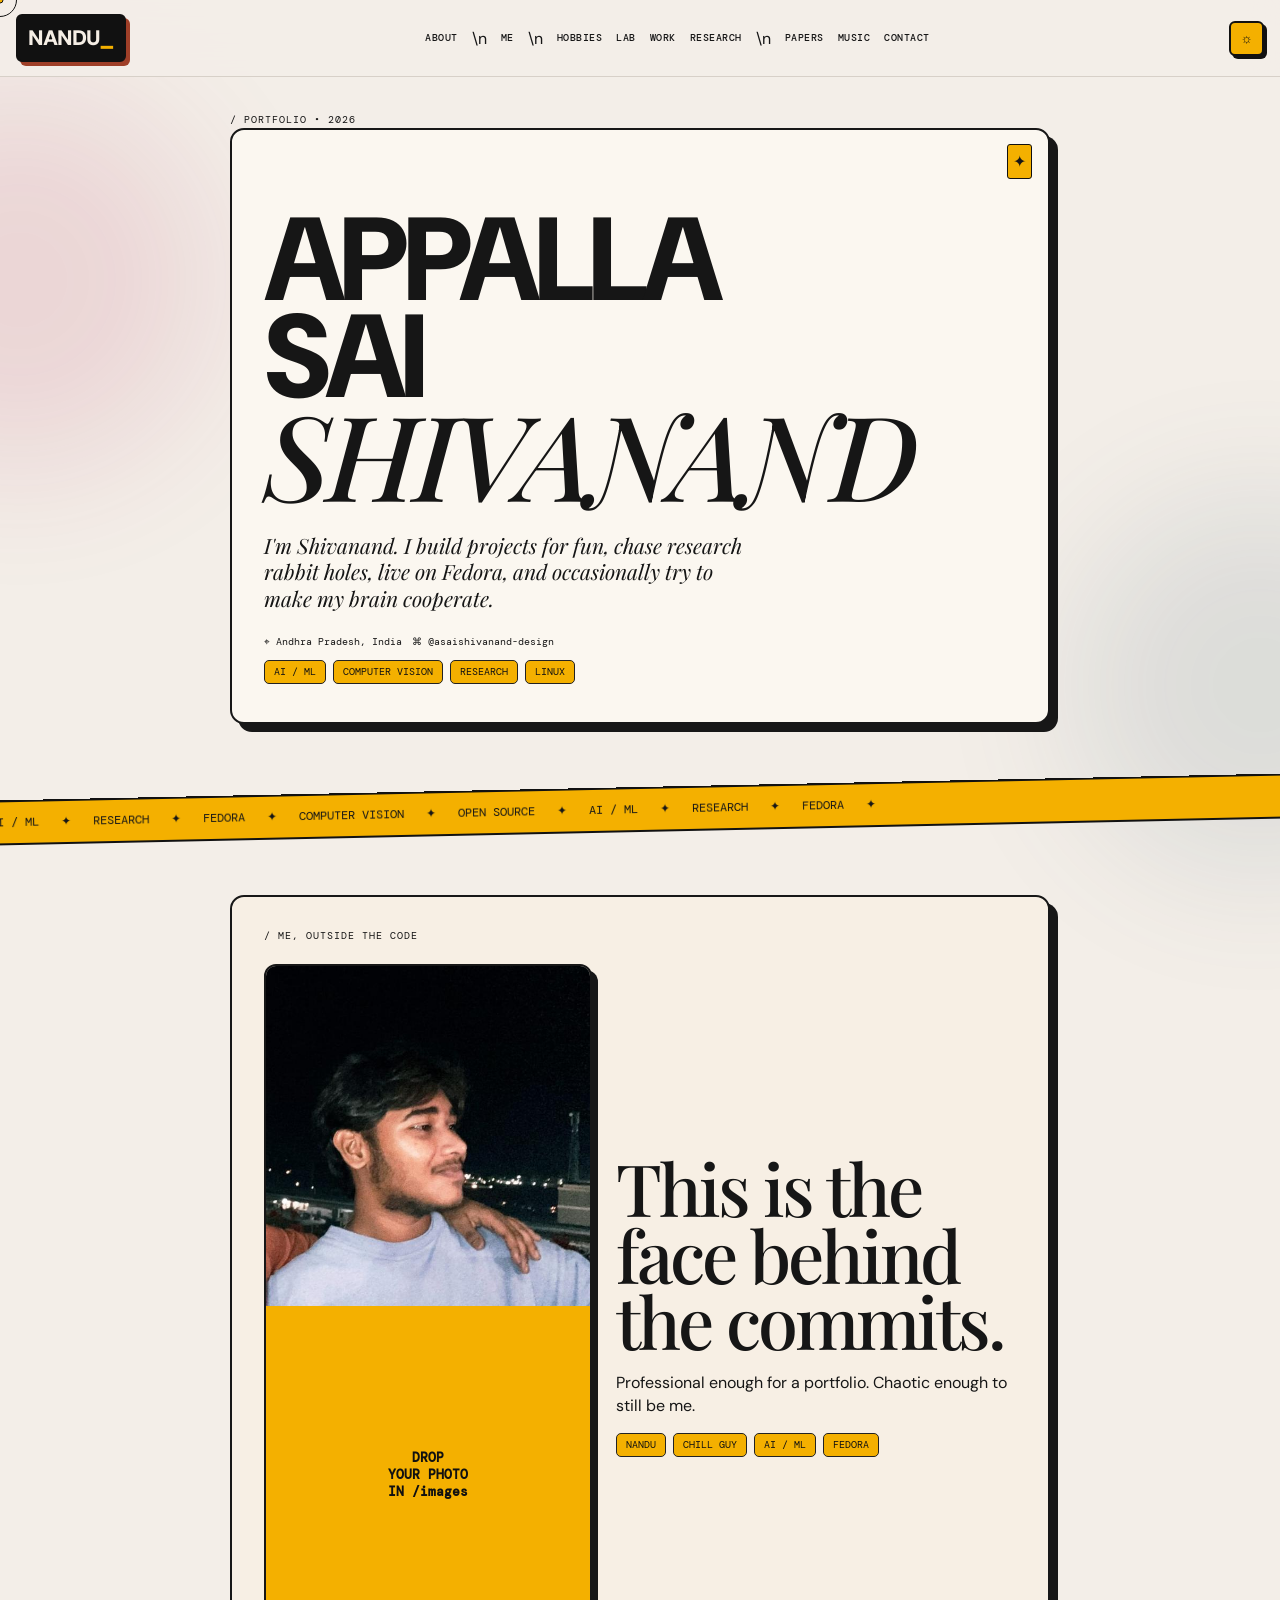
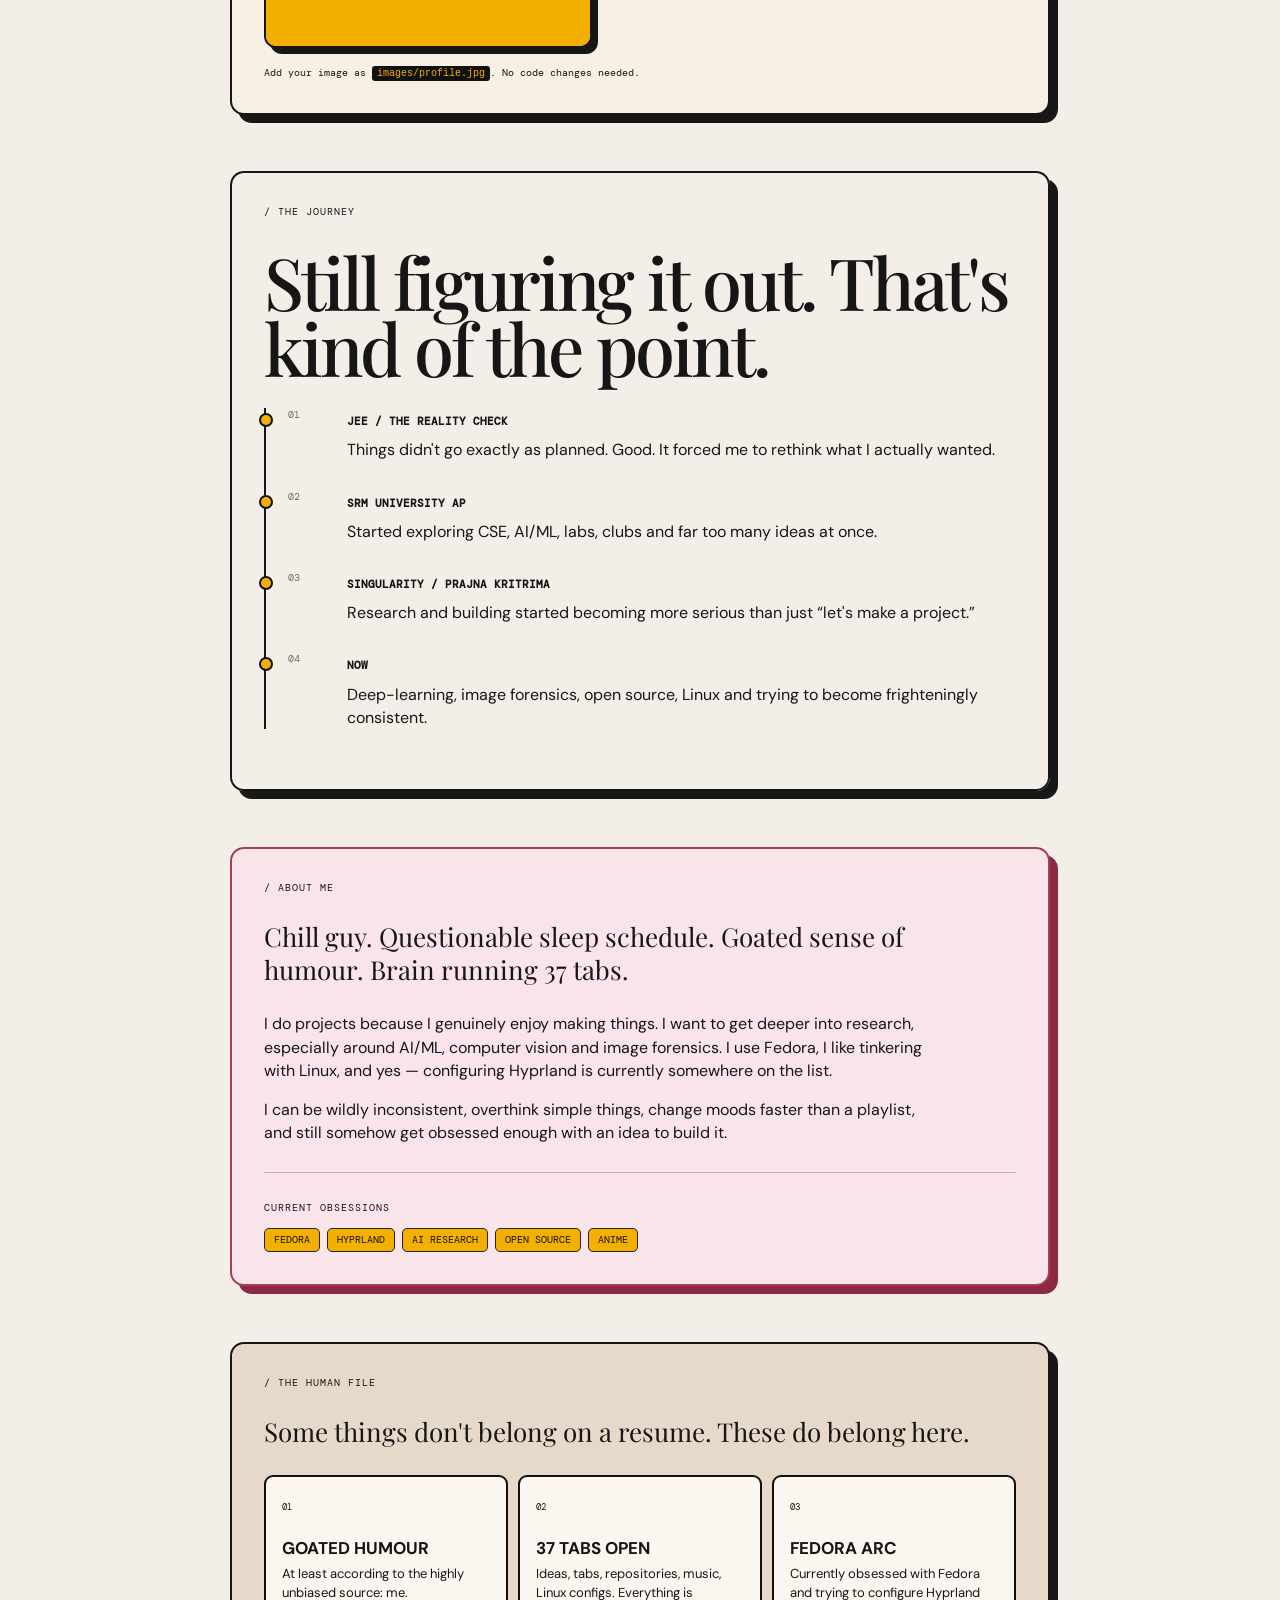
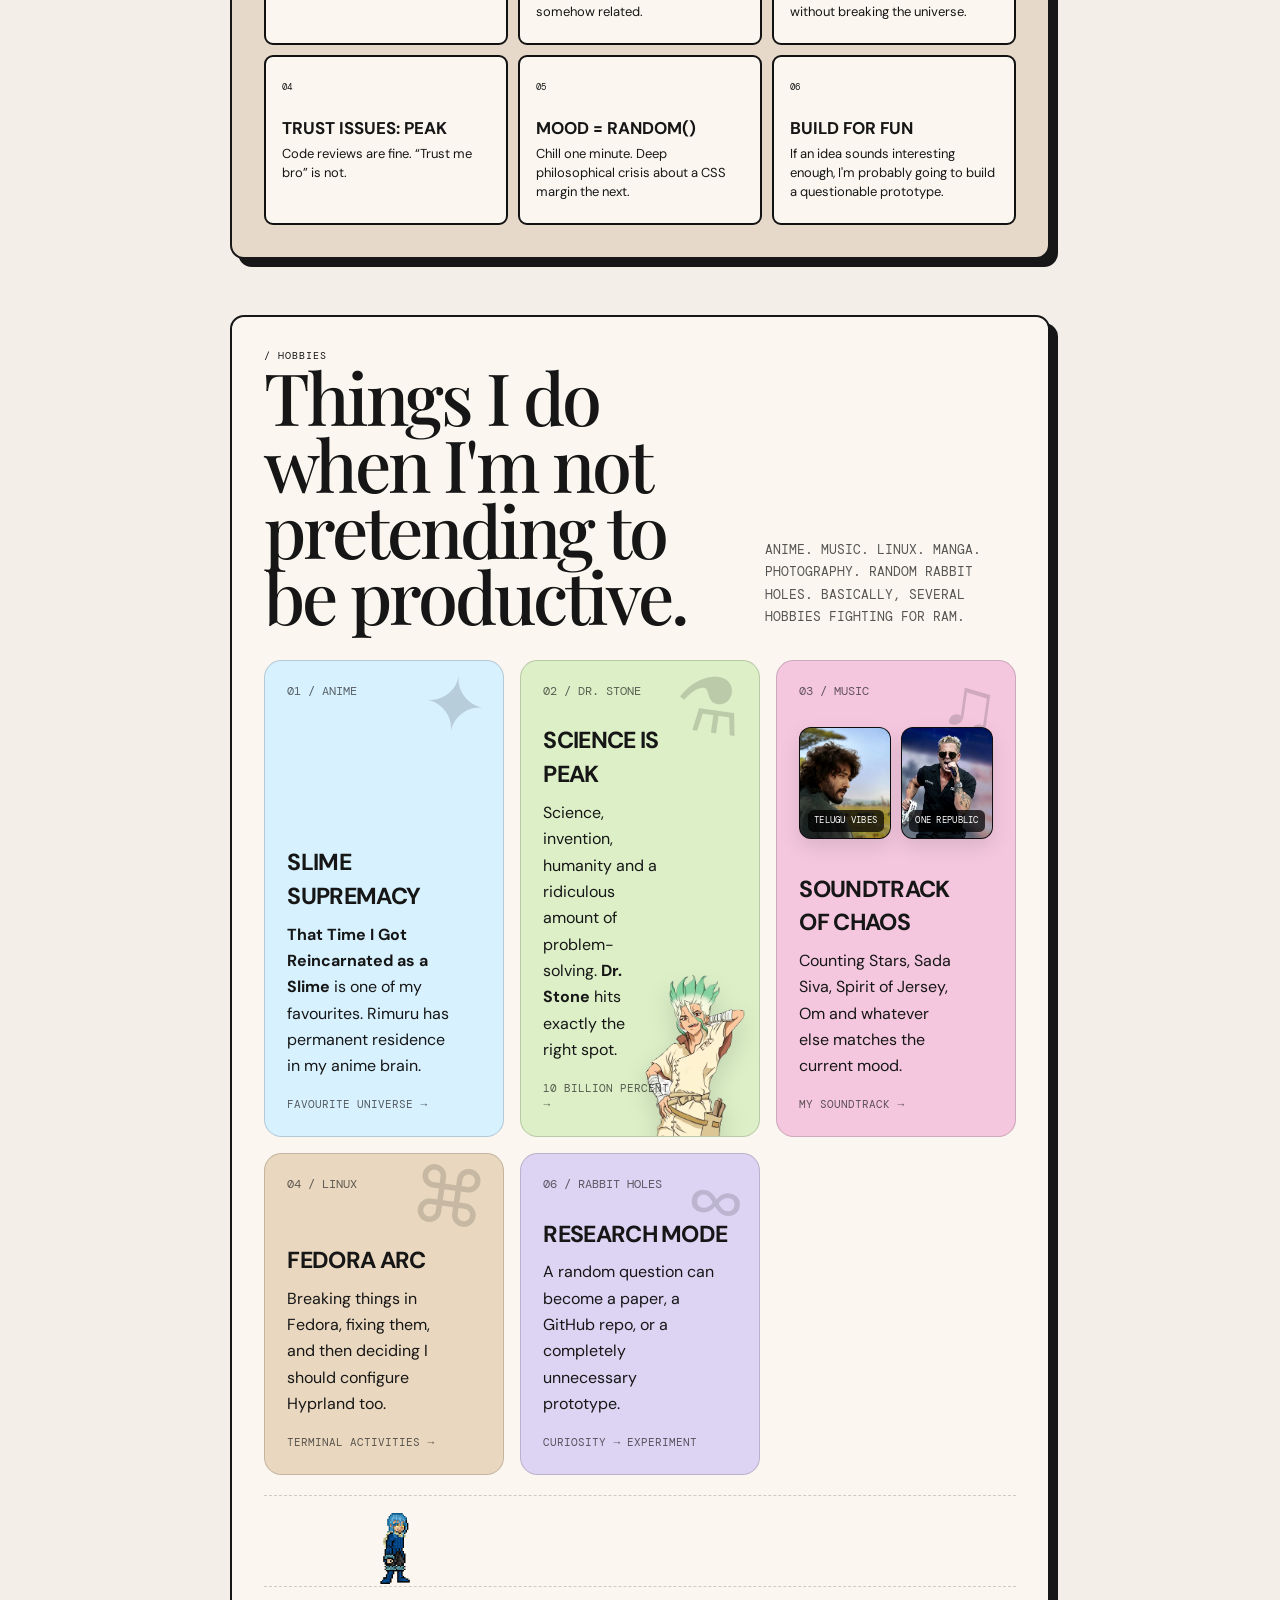
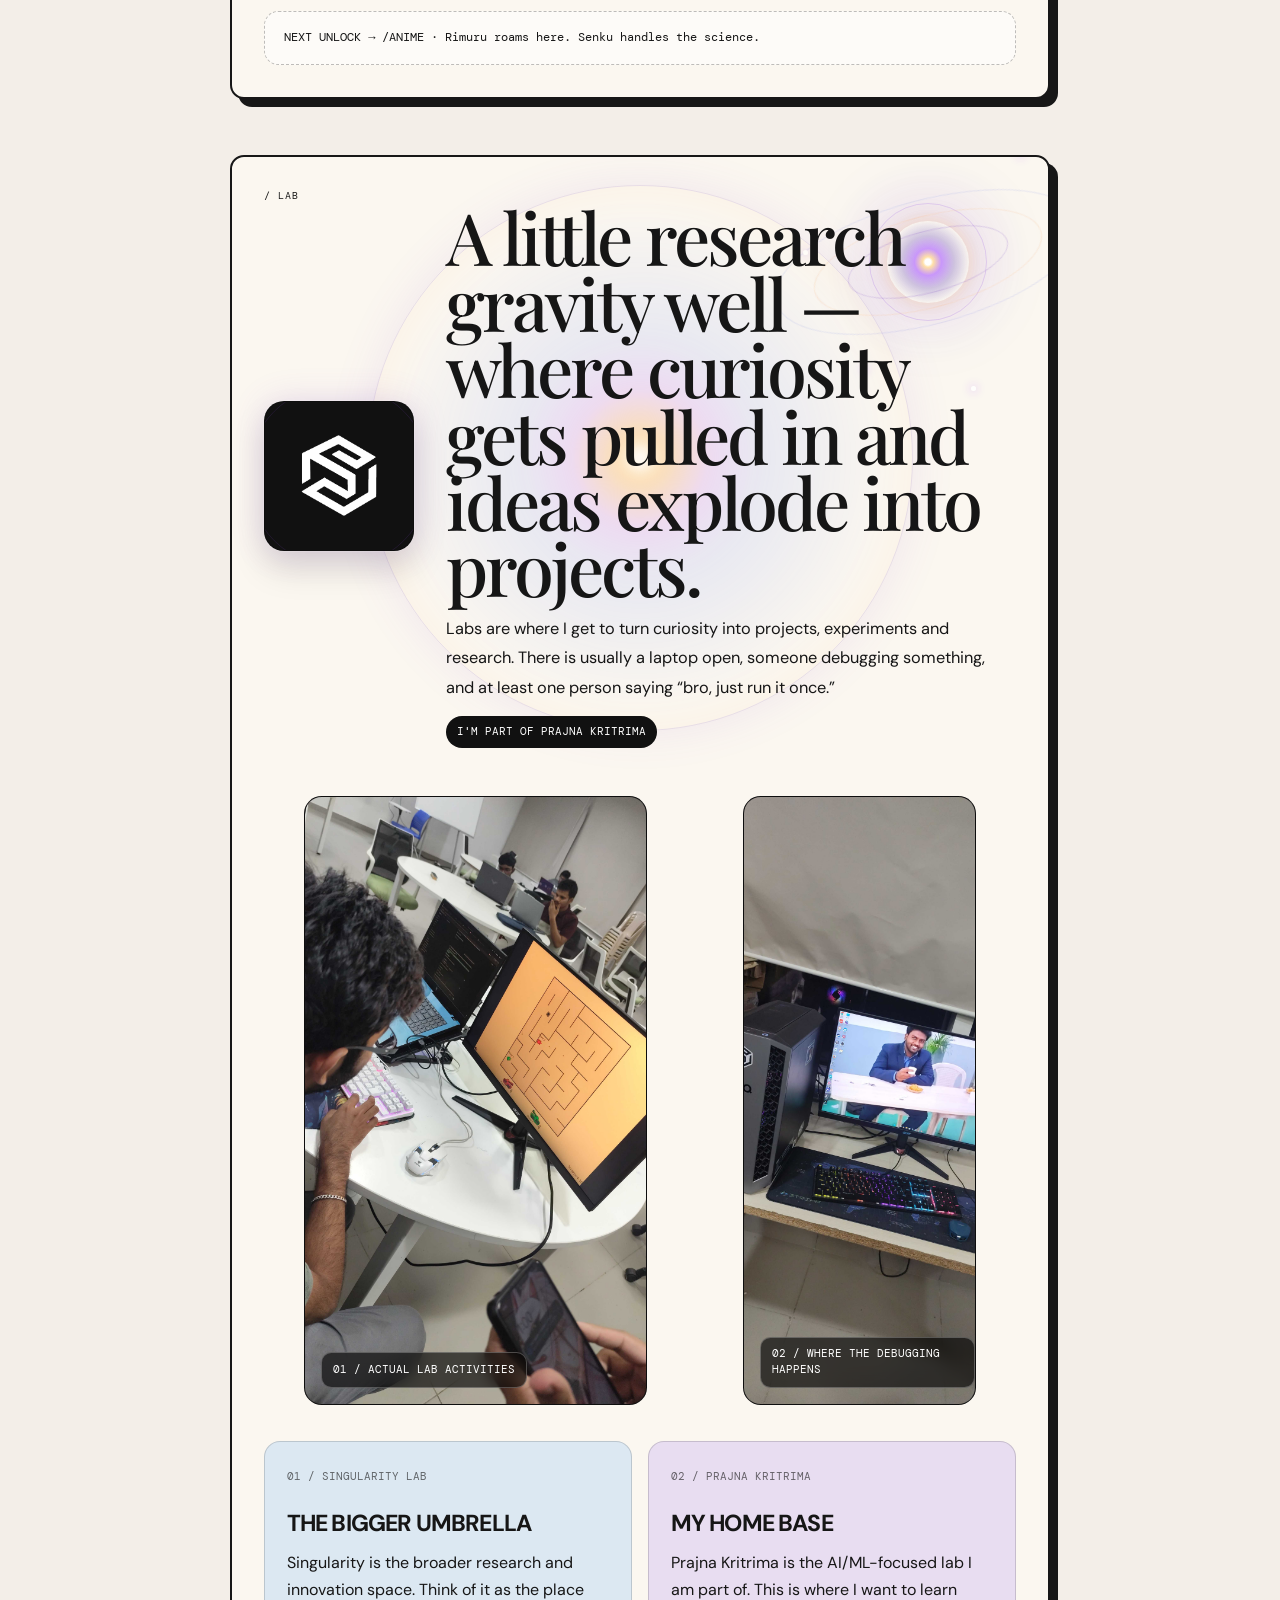
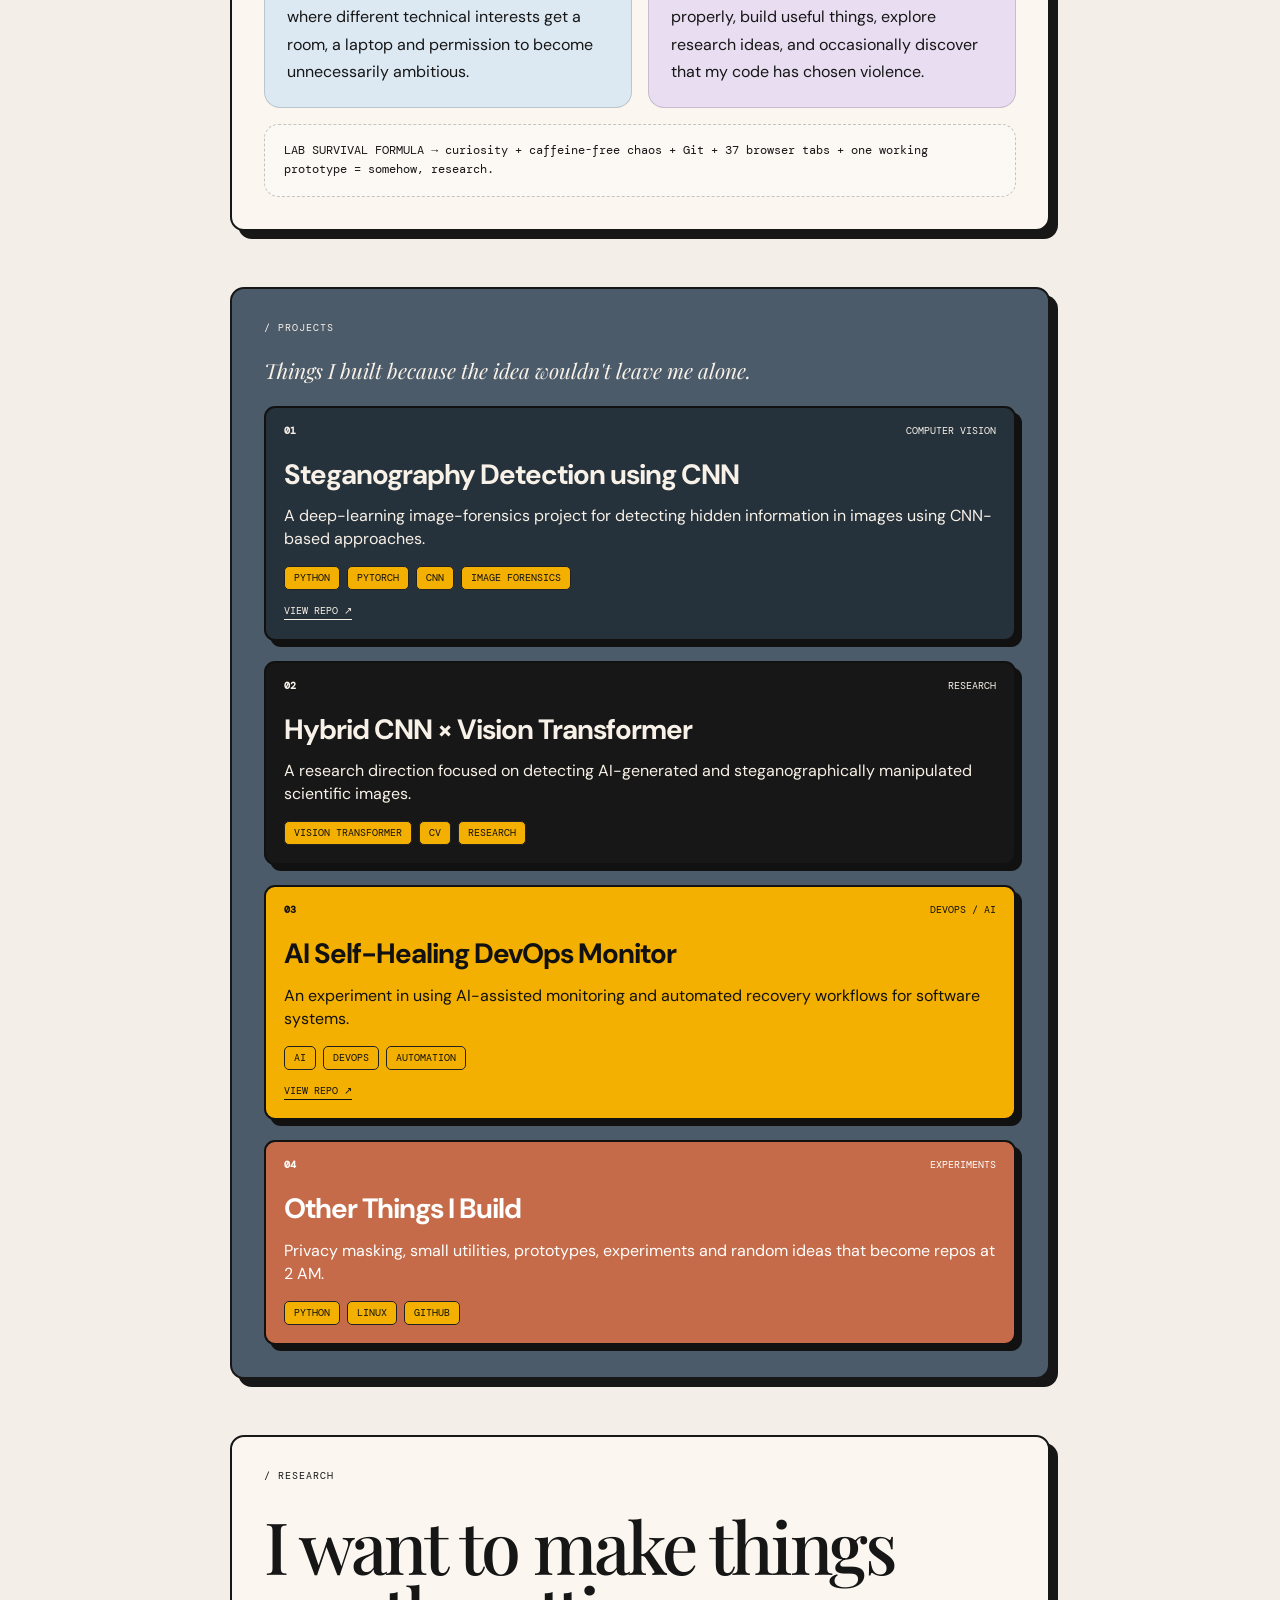
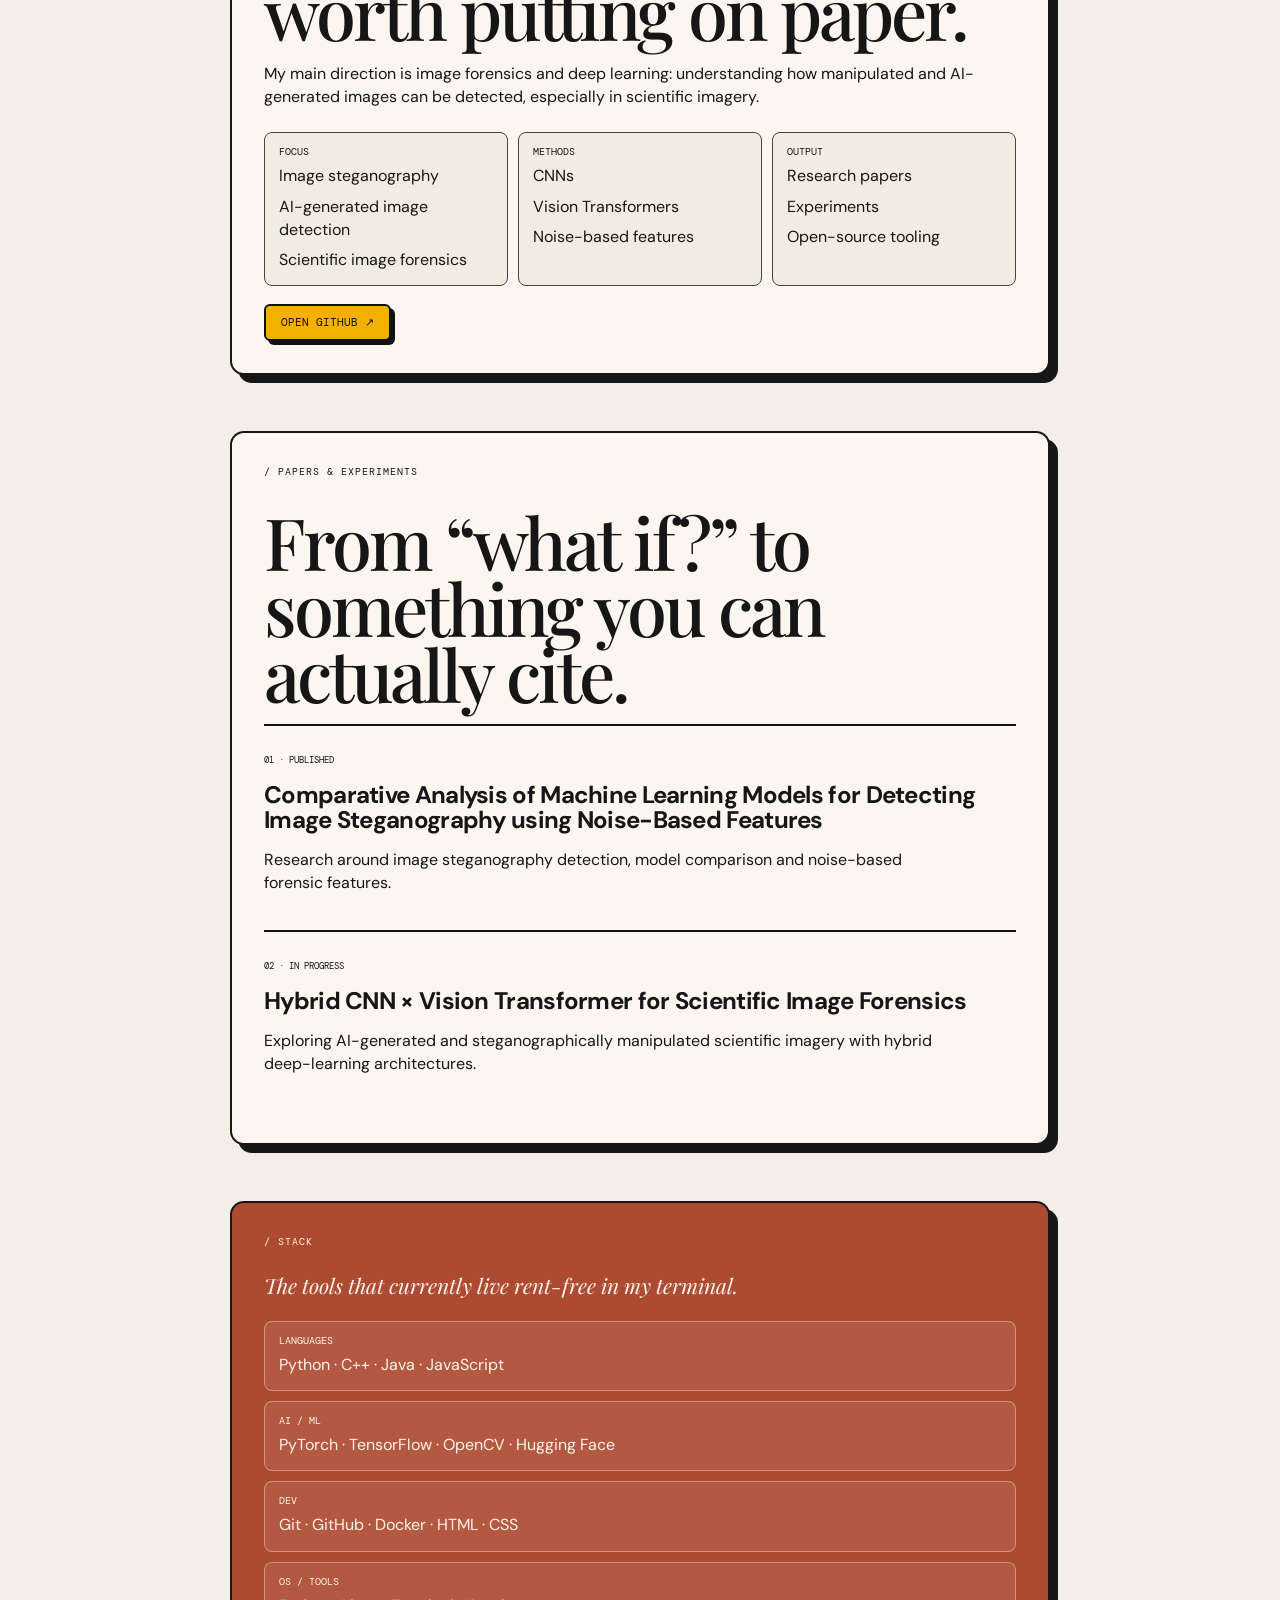
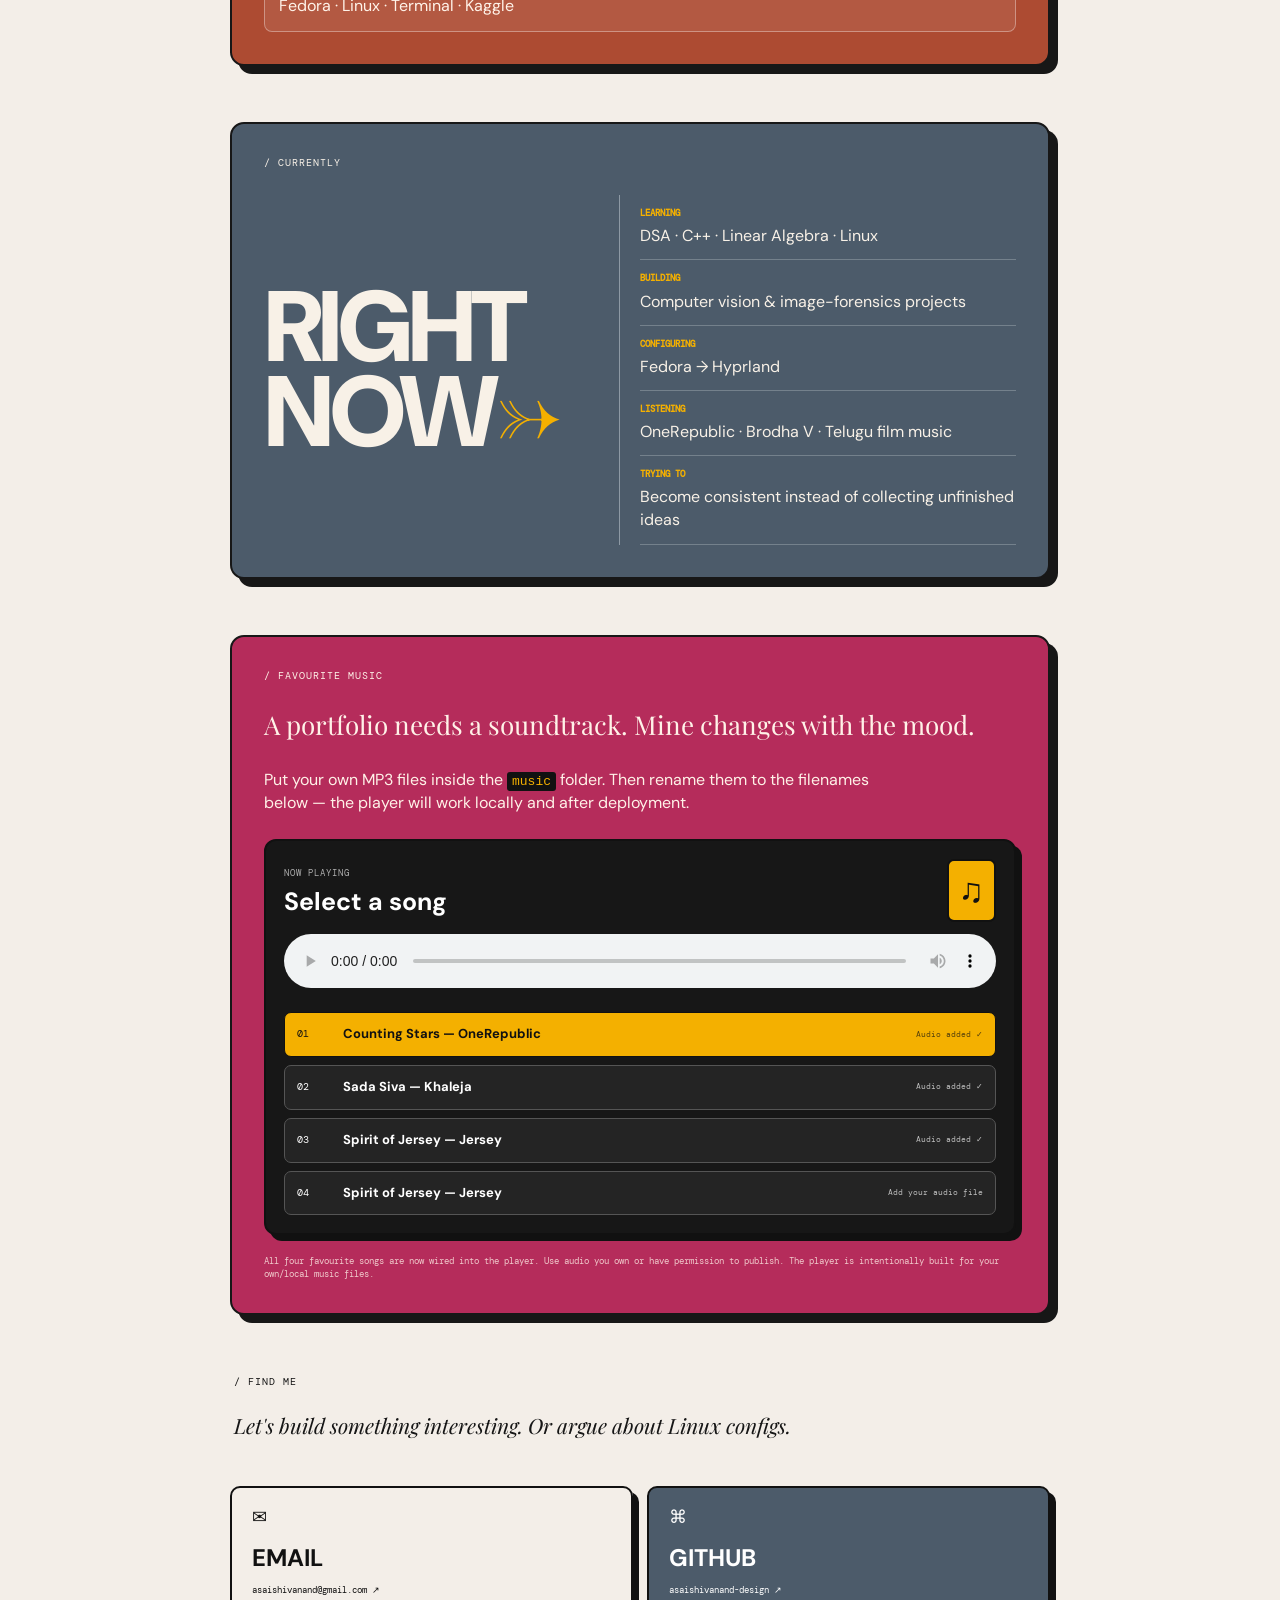
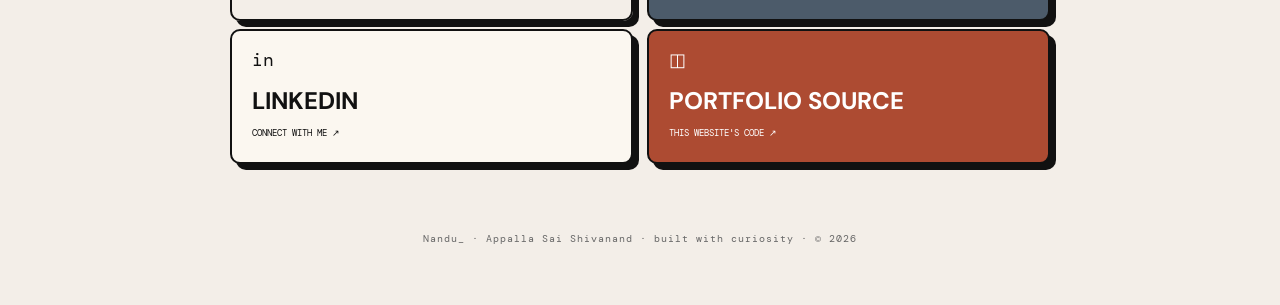
==== index.html @ 4963cbdd "feat: add singularity lab section" ====
<!DOCTYPE html>
<html lang="en">
<head>
  <meta charset="UTF-8" />
  <meta name="viewport" content="width=device-width, initial-scale=1.0" />
  <title>Appalla Sai Shivanand — Portfolio</title>
  <meta name="description" content="Appalla Sai Shivanand's personal portfolio — AI/ML, research, projects, Linux and experiments." />
  <link rel="preconnect" href="https://fonts.googleapis.com">
  <link rel="preconnect" href="https://fonts.gstatic.com" crossorigin>
  <link href="https://fonts.googleapis.com/css2?family=DM+Mono:wght@400;500&family=DM+Sans:wght@400;500;600;700;800&family=Playfair+Display:ital,wght@0,500;0,600;1,500;1,600&display=swap" rel="stylesheet">
  <link rel="stylesheet" href="style.css" />

  <style>


    /* ===== SINGULARITY / SUPERNOVA LAB EFFECT ===== */
    #lab .lab-v2 {
      isolation:isolate;
    }

    #lab .lab-v2::before,
    #lab .lab-v2::after {
      content:"";
      position:absolute;
      left:50%;
      top:18%;
      width:34rem;
      height:34rem;
      border-radius:50%;
      pointer-events:none;
      z-index:-1;
      transform:translate(-50%,-50%);
    }

    #lab .lab-v2::before {
      background:
        radial-gradient(circle,
          rgba(255,255,255,.92) 0 2%,
          rgba(255,190,90,.42) 5%,
          rgba(178,91,255,.18) 18%,
          rgba(74,118,255,.10) 32%,
          transparent 66%);
      filter:blur(7px);
      animation:labSupernovaPulse 5.5s ease-in-out infinite;
    }

    #lab .lab-v2::after {
      border:1px solid rgba(113,64,170,.14);
      box-shadow:
        0 0 45px rgba(137,74,219,.10),
        inset 0 0 45px rgba(255,174,76,.07);
      animation:labSupernovaOrbit 14s linear infinite;
    }

    #lab .lab-v2-head {
      position:relative;
    }

    #lab .lab-logo-box {
      position:relative;
      box-shadow:
        0 0 0 1px rgba(255,255,255,.12),
        0 0 35px rgba(139,74,219,.16),
        0 18px 34px rgba(0,0,0,.13);
    }

    #lab .lab-logo-box::after {
      content:"";
      position:absolute;
      inset:-18px;
      border:1px solid rgba(139,74,219,.13);
      border-radius:50%;
      animation:labRing 7s linear infinite;
      pointer-events:none;
    }

    #lab .lab-ecosystem-card {
      transition:
        transform .35s cubic-bezier(.2,.8,.2,1),
        box-shadow .35s ease,
        border-color .35s ease;
    }

    #lab .lab-ecosystem-card:hover {
      border-color:rgba(139,74,219,.28);
      box-shadow:
        0 18px 35px rgba(0,0,0,.11),
        0 0 28px rgba(139,74,219,.08);
    }

    @keyframes labSupernovaPulse {
      0%,100% {
        opacity:.42;
        transform:translate(-50%,-50%) scale(.82);
      }
      50% {
        opacity:.82;
        transform:translate(-50%,-50%) scale(1.08);
      }
    }

    @keyframes labSupernovaOrbit {
      from { transform:translate(-50%,-50%) rotate(0deg) scale(.92); }
      to   { transform:translate(-50%,-50%) rotate(360deg) scale(.92); }
    }

    @keyframes labRing {
      from {
        transform:rotate(0deg) scale(.92);
        opacity:.25;
      }
      50% {
        opacity:.65;
      }
      to {
        transform:rotate(360deg) scale(1.08);
        opacity:.25;
      }
    }

    @media (prefers-reduced-motion: reduce) {
      #lab .lab-v2::before,
      #lab .lab-v2::after,
      #lab .lab-logo-box::after {
        animation:none;
      }
    }

    /* ===== LAB V2 ===== */
    .lab-v2 {
      position:relative;
      overflow:hidden;
    }

    .lab-v2-head {
      display:grid;
      grid-template-columns:150px 1fr;
      gap:2rem;
      align-items:center;
      margin-bottom:2rem;
    }

    .lab-logo-box {
      width:150px;
      height:150px;
      display:grid;
      place-items:center;
      border:1px solid rgba(0,0,0,.16);
      border-radius:1.25rem;
      background:#111;
      overflow:hidden;
      box-shadow:0 14px 30px rgba(0,0,0,.12);
      transition:transform .35s ease;
    }

    .lab-logo-box:hover {
      transform:rotate(-3deg) scale(1.04);
    }

    .lab-logo-box img {
      width:82%;
      height:82%;
      object-fit:contain;
    }

    .lab-v2-title {
      margin:0;
      max-width:900px;
    }

    .lab-v2-lead {
      max-width:850px;
      margin:.85rem 0 0;
      font-size:1.02rem;
      line-height:1.8;
    }

    .lab-photo-strip {
      display:grid;
      grid-template-columns:1.15fr .85fr;
      gap:1rem;
      margin:1.25rem 0;
    }

    .lab-photo {
      position:relative;
      min-height:290px;
      overflow:hidden;
      border:1px solid rgba(0,0,0,.16);
      border-radius:1.1rem;
      background:#111;
    }

    .lab-photo img {
      width:100%;
      height:100%;
      min-height:290px;
      object-fit:cover;
      display:block;
      transition:transform .7s cubic-bezier(.2,.8,.2,1);
    }

    .lab-photo:hover img {
      transform:scale(1.045);
    }

    .lab-photo-caption {
      position:absolute;
      left:1rem;
      bottom:1rem;
      padding:.55rem .7rem;
      border:1px solid rgba(255,255,255,.25);
      border-radius:.65rem;
      color:#fff;
      background:rgba(0,0,0,.62);
      backdrop-filter:blur(8px);
      font-family:"DM Mono",monospace;
      font-size:.68rem;
      text-transform:uppercase;
    }

    .lab-ecosystem {
      display:grid;
      grid-template-columns:repeat(2, 1fr);
      gap:1rem;
      margin-top:1rem;
    }

    .lab-ecosystem-card {
      position:relative;
      padding:1.35rem;
      min-height:230px;
      border:1px solid rgba(0,0,0,.15);
      border-radius:1rem;
      overflow:hidden;
      transition:transform .3s ease, box-shadow .3s ease;
    }

    .lab-ecosystem-card:hover {
      transform:translateY(-6px);
      box-shadow:0 18px 35px rgba(0,0,0,.11);
    }

    .lab-ecosystem-card:nth-child(1) { background:#dce8f2; }
    .lab-ecosystem-card:nth-child(2) { background:#e8ddf1; }
    .lab-ecosystem-card:nth-child(3) { background:#e8e1cf; }
    .lab-ecosystem-card:nth-child(4) { background:#dcebdc; }

    .lab-card-num {
      font-family:"DM Mono",monospace;
      font-size:.68rem;
      opacity:.62;
    }

    .lab-ecosystem-card h3 {
      margin:1.25rem 0 .55rem;
      font-size:1.45rem;
      letter-spacing:-.035em;
    }

    .lab-ecosystem-card p {
      margin:0;
      line-height:1.7;
    }

    .lab-joke {
      margin-top:1rem;
      padding:1rem 1.2rem;
      border:1px dashed rgba(0,0,0,.22);
      border-radius:.9rem;
      font-family:"DM Mono",monospace;
      font-size:.72rem;
      line-height:1.7;
      background:rgba(255,255,255,.3);
    }

    .lab-affiliation {
      display:inline-flex;
      margin-top:.9rem;
      padding:.5rem .7rem;
      border-radius:999px;
      background:#111;
      color:#fff;
      font-family:"DM Mono",monospace;
      font-size:.68rem;
      text-transform:uppercase;
    }

    @media (max-width:820px) {
      .lab-v2-head { grid-template-columns:1fr; }
      .lab-logo-box { width:120px; height:120px; }
      .lab-photo-strip,
      .lab-ecosystem { grid-template-columns:1fr; }
    }


    /* ===== VISIBLE SINGULARITY MOTION ===== */
    #lab .lab-v2 {
      position:relative;
      isolation:isolate;
      overflow:hidden;
    }

    #lab .lab-singularity-visual {
      position:absolute;
      width:390px;
      height:390px;
      right:-75px;
      top:-90px;
      pointer-events:none;
      z-index:-1;
      opacity:.9;
    }

    #lab .lab-singularity-core {
      position:absolute;
      left:50%;
      top:50%;
      width:82px;
      height:82px;
      transform:translate(-50%,-50%);
      border-radius:50%;
      background:
        radial-gradient(circle,
          rgba(255,255,255,1) 0 5%,
          rgba(255,220,155,.95) 9%,
          rgba(176,105,255,.75) 23%,
          rgba(95,65,180,.32) 45%,
          transparent 72%);
      box-shadow:
        0 0 20px rgba(255,200,110,.45),
        0 0 65px rgba(151,79,230,.38),
        0 0 125px rgba(89,91,220,.18);
      animation:labCorePulse 3.8s ease-in-out infinite;
    }

    #lab .lab-singularity-core::after {
      content:"";
      position:absolute;
      inset:-18px;
      border-radius:50%;
      border:1px solid rgba(155,94,230,.24);
      animation:labShockwave 3.8s ease-out infinite;
    }

    #lab .lab-singularity-ring {
      position:absolute;
      left:50%;
      top:50%;
      border-radius:50%;
      border:1px solid rgba(126,75,193,.23);
      transform:translate(-50%,-50%) rotate(-15deg);
      filter:drop-shadow(0 0 7px rgba(146,84,225,.13));
    }

    #lab .ring-a {
      width:165px;
      height:62px;
      animation:labOrbitA 7s linear infinite;
    }

    #lab .ring-b {
      width:235px;
      height:92px;
      border-color:rgba(255,170,82,.16);
      animation:labOrbitB 11s linear infinite reverse;
    }

    #lab .ring-c {
      width:315px;
      height:125px;
      border-color:rgba(85,106,219,.13);
      animation:labOrbitC 16s linear infinite;
    }

    #lab .lab-particle {
      position:absolute;
      width:5px;
      height:5px;
      border-radius:50%;
      background:rgba(255,255,255,.9);
      box-shadow:0 0 10px rgba(171,105,255,.7);
      animation:labParticleFloat 5s ease-in-out infinite;
    }

    #lab .p1 { left:18%; top:47%; animation-delay:-1s; }
    #lab .p2 { left:28%; top:19%; animation-delay:-3.2s; }
    #lab .p3 { left:73%; top:22%; animation-delay:-2.1s; }
    #lab .p4 { left:85%; top:55%; animation-delay:-4.1s; }
    #lab .p5 { left:61%; top:82%; animation-delay:-.7s; }
    #lab .p6 { left:33%; top:77%; animation-delay:-2.8s; }

    #lab .lab-v2-head,
    #lab .lab-photo-strip,
    #lab .lab-ecosystem,
    #lab .lab-joke {
      position:relative;
      z-index:1;
    }

    @keyframes labCorePulse {
      0%,100% {
        transform:translate(-50%,-50%) scale(.86);
        opacity:.68;
      }
      50% {
        transform:translate(-50%,-50%) scale(1.12);
        opacity:1;
      }
    }

    @keyframes labShockwave {
      0% {
        transform:scale(.65);
        opacity:.7;
      }
      70%,100% {
        transform:scale(1.8);
        opacity:0;
      }
    }

    @keyframes labOrbitA {
      from { transform:translate(-50%,-50%) rotate(0deg) scaleY(.95); }
      to { transform:translate(-50%,-50%) rotate(360deg) scaleY(.95); }
    }

    @keyframes labOrbitB {
      from { transform:translate(-50%,-50%) rotate(55deg) scaleY(.92); }
      to { transform:translate(-50%,-50%) rotate(415deg) scaleY(.92); }
    }

    @keyframes labOrbitC {
      from { transform:translate(-50%,-50%) rotate(-25deg) scaleY(.9); }
      to { transform:translate(-50%,-50%) rotate(335deg) scaleY(.9); }
    }

    @keyframes labParticleFloat {
      0%,100% {
        transform:translate(0,0) scale(.7);
        opacity:.25;
      }
      45% {
        transform:translate(9px,-14px) scale(1.25);
        opacity:.95;
      }
      75% {
        transform:translate(-7px,8px) scale(.85);
        opacity:.5;
      }
    }

    @media (max-width:820px) {
      #lab .lab-singularity-visual {
        width:300px;
        height:300px;
        right:-100px;
        top:-55px;
        opacity:.62;
      }
    }

    @media (prefers-reduced-motion: reduce) {
      #lab .lab-singularity-core,
      #lab .lab-singularity-core::after,
      #lab .lab-singularity-ring,
      #lab .lab-particle {
        animation:none;
      }
    }

    .hobbies-card { overflow: hidden; position: relative; }
    .hobbies-intro { display:flex; align-items:flex-end; justify-content:space-between; gap:2rem; margin-bottom:2rem; }
    .hobbies-intro .display { max-width:760px; margin:0; }
    .hobbies-subtitle { max-width:360px; margin:0; font-family:"DM Mono",monospace; font-size:.82rem; line-height:1.7; text-transform:uppercase; opacity:.72; }
    .hobbies-grid { display:grid; grid-template-columns:repeat(3,1fr); gap:1rem; }
    .hobby-card { position:relative; min-height:230px; padding:1.4rem; border:1px solid rgba(0,0,0,.16); border-radius:1.1rem; overflow:hidden; display:flex; flex-direction:column; justify-content:space-between; transition:transform .35s cubic-bezier(.2,.8,.2,1),box-shadow .35s ease,border-radius .35s ease; }
    .hobby-card:hover { transform:translateY(-9px) rotate(-1deg); box-shadow:0 22px 45px rgba(0,0,0,.15); border-radius:1.4rem; }
    .hobby-number { font-family:"DM Mono",monospace; font-size:.72rem; opacity:.65; }
    .hobby-icon { position:absolute; right:1rem; top:.4rem; font-size:4.8rem; line-height:1; opacity:.16; transform:rotate(8deg); transition:transform .4s ease,opacity .4s ease; }
    .hobby-card:hover .hobby-icon { transform:rotate(-8deg) scale(1.15); opacity:.28; }
    .hobby-card h3 { margin:1.5rem 0 .5rem; font-size:1.45rem; letter-spacing:-.03em; }
    .hobby-card p { max-width:90%; margin:0; line-height:1.65; }
    .hobby-card small { display:inline-block; margin-top:1rem; font-family:"DM Mono",monospace; font-size:.7rem; text-transform:uppercase; opacity:.68; }
    .hobby-anime { background:#d7f1ff; }
    .hobby-music { background:#f4c7df; }

    .hobby-music {
      background:#f4c7df;
      overflow:hidden;
    }

    .music-visuals {
      display:grid;
      grid-template-columns:1fr 1fr;
      gap:.6rem;
      margin:1rem 0 .9rem;
      position:relative;
      z-index:2;
    }

    .music-person {
      position:relative;
      height:112px;
      overflow:hidden;
      border-radius:.75rem;
      border:1px solid rgba(0,0,0,.18);
      background:#111;
      box-shadow:0 8px 20px rgba(0,0,0,.10);
      transition:transform .35s ease, box-shadow .35s ease;
    }

    .music-person:hover {
      transform:translateY(-5px) rotate(-1deg);
      box-shadow:0 15px 28px rgba(0,0,0,.18);
    }

    .music-person img {
      width:100%;
      height:100%;
      object-fit:cover;
      display:block;
      filter:saturate(.92) contrast(1.03);
      transition:transform .5s ease, filter .5s ease;
    }

    .music-person:hover img {
      transform:scale(1.07);
      filter:saturate(1.08) contrast(1.05);
    }

    .music-person span {
      position:absolute;
      left:.45rem;
      bottom:.4rem;
      padding:.25rem .4rem;
      border-radius:.35rem;
      background:rgba(0,0,0,.72);
      color:#fff;
      font-family:"DM Mono",monospace;
      font-size:.58rem;
      letter-spacing:.03em;
    }

    .music-copy {
      position:relative;
      z-index:2;
      max-width:92%;
    }

    .music-copy h3 {
      margin-top:.5rem;
    }

    @media (max-width:620px) {
      .music-visuals {
        grid-template-columns:1fr 1fr;
      }
      .music-person {
        height:96px;
      }
    }

    .hobby-linux { background:#e9d8bf; }
    .hobby-manga { background:#d9e8c5; }
    .hobby-research { background:#ddd4f4; }
    .hobby-photo { background:#f4df9a; }


    .hobby-drstone { position:relative; background:#dcefc7; }
    .hobby-drstone .senku-card {
      position:absolute;
      right:-8px;
      bottom:-10px;
      width:145px;
      max-height:205px;
      object-fit:contain;
      object-position:bottom right;
      z-index:1;
      pointer-events:none;
      filter:drop-shadow(0 10px 12px rgba(0,0,0,.12));
      transition:transform .35s ease;
    }

    .hobby-drstone:hover .senku-card {
      transform:translateY(-7px) rotate(2deg);
    }

    .hobby-drstone > div {
      position:relative;
      z-index:2;
      max-width:68%;
    }

    .hobbies-grid {
      grid-template-columns:repeat(3, 1fr);
    }

    @media (max-width:900px) {
      .hobbies-grid { grid-template-columns:repeat(2, 1fr); }
    }

    @media (max-width:620px) {
      .hobbies-grid { grid-template-columns:1fr; }
      .hobby-drstone > div { max-width:72%; }
      .hobby-drstone .senku-card { width:125px; }
    }

    .hobby-experiments { background:#cfe3f5; }

    .rimuru-track {
      position:relative;
      height:92px;
      margin-top:1.25rem;
      border-top:1px dashed rgba(0,0,0,.18);
      border-bottom:1px dashed rgba(0,0,0,.18);
      overflow:hidden;
    }

    .rimuru-roamer {
      position:absolute;
      left:8px;
      bottom:2px;
      width:72px;
      height:82px;
      padding:0;
      border:0;
      background:transparent;
      cursor:pointer;
      z-index:4;
      transform-origin:center bottom;
      transition:filter .2s ease;
    }

    .rimuru-roamer:hover {
      filter:drop-shadow(0 10px 12px rgba(0,0,0,.18));
    }

    .rimuru-roamer img {
      display:block;
      width:100%;
      height:100%;
      object-fit:contain;
      image-rendering:auto;
      pointer-events:none;
    }

    .rimuru-bubble {
      position:absolute;
      left:80px;
      bottom:52px;
      z-index:5;
      padding:.55rem .75rem;
      border:1px solid rgba(0,0,0,.25);
      border-radius:.75rem;
      background:rgba(255,255,255,.92);
      font-family:"DM Mono",monospace;
      font-size:.7rem;
      font-weight:700;
      opacity:0;
      transform:translateY(6px) scale(.96);
      transition:opacity .2s ease, transform .2s ease;
      pointer-events:none;
      white-space:nowrap;
    }

    .rimuru-bubble.show {
      opacity:1;
      transform:translateY(0) scale(1);
    }

    .rimuru-roamer.walking {
      animation:rimuru-bob .34s ease-in-out infinite alternate;
    }

    .rimuru-roamer.facing-left {
      transform:scaleX(-1);
    }

    .rimuru-roamer.facing-left:hover {
      transform:scaleX(-1) translateY(-2px);
    }

    @keyframes rimuru-bob {
      from { translate:0 0; }
      to { translate:0 -4px; }
    }

    @media (max-width:620px) {
      .rimuru-track { height:76px; }
      .rimuru-roamer { width:58px; height:68px; }
      .rimuru-bubble { left:62px; bottom:43px; font-size:.62rem; }
    }

    .anime-tease { margin-top:1.5rem; padding:1rem 1.2rem; border-radius:.9rem; background:rgba(255,255,255,.5); border:1px dashed rgba(0,0,0,.25); font-family:"DM Mono",monospace; font-size:.76rem; line-height:1.6; }
    @media (max-width:900px) { .hobbies-grid { grid-template-columns:repeat(2,1fr); } }
    @media (max-width:620px) { .hobbies-intro { display:block; } .hobbies-subtitle { margin-top:1rem; } .hobbies-grid { grid-template-columns:1fr; } }
  </style>
</head>
<body>
  <div class="scroll-progress"></div>
  <div class="cursor-dot"></div>
  <div class="cursor-ring"></div>
  <div class="ambient ambient-one"></div>
  <div class="ambient ambient-two"></div>
  <div id="loader"><span>LOADING / NANDU_</span></div>
  <header class="topbar">
    <a class="logo" href="#home">NANDU<span>_</span></a>
    <nav class="navlinks">
      <a href="#about">ABOUT</a>\n      <a href="#photo">ME</a>\n      <a href="#hobbies">HOBBIES</a>
      <a href="#lab">LAB</a>
      <a href="#work">WORK</a>
      <a href="#research">RESEARCH</a>\n      <a href="#publications">PAPERS</a>
      <a href="#music">MUSIC</a>
      <a href="#contact">CONTACT</a>
    </nav>
    <button class="mode" type="button" onclick="toggleMode()">☼</button>
  </header>

  <main>
    <section id="home" class="section-pad hero">
      <div class="tag">/ PORTFOLIO • 2026</div>
      <div class="hero-card cream">
        <span class="corner">✦</span>
        <div class="hero-copy">
          <h1>APPALLA<br>SAI<br><em>SHIVANAND</em></h1>
          <p class="hero-line">I'm Shivanand. I build projects for fun, chase research rabbit holes, live on Fedora, and occasionally try to make my brain cooperate.</p>
          <div class="meta-row">
            <span>⌖ Andhra Pradesh, India</span>
            <span>⌘ @asaishivanand-design</span>
          </div>
          <div class="chips hero-chips">
            <span>AI / ML</span><span>COMPUTER VISION</span><span>RESEARCH</span><span>LINUX</span>
          </div>
        </div>
      </div>
    </section>

    <div class="marquee" aria-hidden="true">
      <div class="marquee-track">
        <span>AI / ML</span><i>✦</i><span>RESEARCH</span><i>✦</i><span>FEDORA</span><i>✦</i>
        <span>COMPUTER VISION</span><i>✦</i><span>OPEN SOURCE</span><i>✦</i><span>AI / ML</span><i>✦</i>
        <span>RESEARCH</span><i>✦</i><span>FEDORA</span><i>✦</i>
      </div>
    </div>

    <section id="photo" class="section-pad">
      <div class="hero-card photo-section">
        <div class="section-kicker">/ ME, OUTSIDE THE CODE</div>
        <div class="photo-layout">
          <div class="portrait-frame">
            <img id="profilePhoto" src="images/profile.jpg" alt="Portrait of Appalla Sai Shivanand"
                 onerror="this.style.display='none';document.getElementById('photoFallback').style.display='grid';">
            <div id="photoFallback" class="photo-placeholder">DROP<br>YOUR PHOTO<br>IN /images</div>
          </div>
          <div class="photo-copy">
            <p class="display">This is the face behind the commits.</p>
            <p>Professional enough for a portfolio. Chaotic enough to still be me.</p>
            <div class="chips"><span>NANDU</span><span>CHILL GUY</span><span>AI / ML</span><span>FEDORA</span></div>
          </div>
        </div>
        <div class="photo-note">Add your image as <code>images/profile.jpg</code>. No code changes needed.</div>
      </div>
    </section>

    <section id="journey" class="section-pad">
      <div class="hero-card journey-card reveal">
        <div class="section-kicker">/ THE JOURNEY</div>
        <p class="display">Still figuring it out. That's kind of the point.</p>
        <div class="timeline">
          <div class="timeline-item"><span>01</span><div><b>JEE / THE REALITY CHECK</b><p>Things didn't go exactly as planned. Good. It forced me to rethink what I actually wanted.</p></div></div>
          <div class="timeline-item"><span>02</span><div><b>SRM UNIVERSITY AP</b><p>Started exploring CSE, AI/ML, labs, clubs and far too many ideas at once.</p></div></div>
          <div class="timeline-item"><span>03</span><div><b>SINGULARITY / PRAJNA KRITRIMA</b><p>Research and building started becoming more serious than just “let's make a project.”</p></div></div>
          <div class="timeline-item"><span>04</span><div><b>NOW</b><p>Deep-learning, image forensics, open source, Linux and trying to become frighteningly consistent.</p></div></div>
        </div>
      </div>
    </section>

    <section id="about" class="section-pad">
      <div class="hero-card pink">
        <div class="section-kicker">/ ABOUT ME</div>
        <p class="big-copy">Chill guy. Questionable sleep schedule. Goated sense of humour. Brain running 37 tabs.</p>
        <p>I do projects because I genuinely enjoy making things. I want to get deeper into research, especially around AI/ML, computer vision and image forensics. I use Fedora, I like tinkering with Linux, and yes — configuring Hyprland is currently somewhere on the list.</p>
        <p>I can be wildly inconsistent, overthink simple things, change moods faster than a playlist, and still somehow get obsessed enough with an idea to build it.</p>
        <hr>
        <div class="small-label">CURRENT OBSESSIONS</div>
        <div class="chips"><span>FEDORA</span><span>HYPRLAND</span><span>AI RESEARCH</span><span>OPEN SOURCE</span><span>ANIME</span></div>
      </div>
    </section>

    <section id="life" class="section-pad">
      <div class="hero-card personality-card reveal">
        <div class="section-kicker">/ THE HUMAN FILE</div>
        <p class="big-copy">Some things don't belong on a resume. These do belong here.</p>
        <div class="personality-grid">
          <article><span>01</span><h3>GOATED HUMOUR</h3><p>At least according to the highly unbiased source: me.</p></article>
          <article><span>02</span><h3>37 TABS OPEN</h3><p>Ideas, tabs, repositories, music, Linux configs. Everything is somehow related.</p></article>
          <article><span>03</span><h3>FEDORA ARC</h3><p>Currently obsessed with Fedora and trying to configure Hyprland without breaking the universe.</p></article>
          <article><span>04</span><h3>TRUST ISSUES: PEAK</h3><p>Code reviews are fine. “Trust me bro” is not.</p></article>
          <article><span>05</span><h3>MOOD = RANDOM()</h3><p>Chill one minute. Deep philosophical crisis about a CSS margin the next.</p></article>
          <article><span>06</span><h3>BUILD FOR FUN</h3><p>If an idea sounds interesting enough, I'm probably going to build a questionable prototype.</p></article>
        </div>
      </div>
    </section>


    <section id="hobbies" class="section-pad">
      <div class="hero-card hobbies-card cream reveal">
        <div class="section-kicker">/ HOBBIES</div>

        <div class="hobbies-intro">
          <p class="display">Things I do when I'm not pretending to be productive.</p>
          <p class="hobbies-subtitle">Anime. Music. Linux. Manga. Photography. Random rabbit holes. Basically, several hobbies fighting for RAM.</p>
        </div>

        <div class="hobbies-grid">
          <article class="hobby-card hobby-anime">
            <span class="hobby-number">01 / ANIME</span><span class="hobby-icon">✦</span>
            <div>
              <h3>SLIME SUPREMACY</h3>
              <p><b>That Time I Got Reincarnated as a Slime</b> is one of my favourites. Rimuru has permanent residence in my anime brain.</p>
              <small>Favourite universe →</small>
            </div>
          </article>

          <article class="hobby-card hobby-drstone">
            <span class="hobby-number">02 / DR. STONE</span><span class="hobby-icon">⚗</span>
            <img class="senku-card" src="images/senku.png" alt="Senku from Dr. Stone" />
            <div>
              <h3>SCIENCE IS PEAK</h3>
              <p>Science, invention, humanity and a ridiculous amount of problem-solving. <b>Dr. Stone</b> hits exactly the right spot.</p>
              <small>10 billion percent →</small>
            </div>
          </article>

          <article class="hobby-card hobby-music">
            <span class="hobby-number">03 / MUSIC</span><span class="hobby-icon">♫</span>

            <div class="music-visuals">
              <div class="music-person">
                <img src="images/mahesh-babu.jpg" alt="Favourite music artist image" />
                <span>TELUGU VIBES</span>
              </div>
              <div class="music-person">
                <img src="images/one-republic.jpg" alt="OneRepublic live performance image" />
                <span>ONE REPUBLIC</span>
              </div>
            </div>

            <div class="music-copy">
              <h3>SOUNDTRACK OF CHAOS</h3>
              <p>Counting Stars, Sada Siva, Spirit of Jersey, Om and whatever else matches the current mood.</p>
              <small>My soundtrack →</small>
            </div>
          </article>

          <article class="hobby-card hobby-linux">
            <span class="hobby-number">04 / LINUX</span><span class="hobby-icon">⌘</span>
            <div>
              <h3>FEDORA ARC</h3>
              <p>Breaking things in Fedora, fixing them, and then deciding I should configure Hyprland too.</p>
              <small>Terminal activities →</small>
            </div>
          </article>

          <article class="hobby-card hobby-research">
            <span class="hobby-number">06 / RABBIT HOLES</span><span class="hobby-icon">∞</span>
            <div>
              <h3>RESEARCH MODE</h3>
              <p>A random question can become a paper, a GitHub repo, or a completely unnecessary prototype.</p>
              <small>Curiosity → experiment</small>
            </div>
          </article>

        </div>

        <div class="rimuru-track" id="rimuru-track">
          <div class="rimuru-bubble" id="rimuru-bubble">HI 👋</div>
          <button class="rimuru-roamer" id="rimuru-roamer" type="button" aria-label="Say hi to Rimuru">
            <img src="images/rimuru.png" alt="Pixel-art Rimuru" />
          </button>
        </div>

        <div class="anime-tease">
          NEXT UNLOCK → /ANIME · Rimuru roams here. Senku handles the science.
        </div>
      </div>
    </section>


    <section id="lab" class="section-pad">
      <div class="hero-card lab-v2 cream reveal">
        <div class="section-kicker">/ LAB</div>


        <div class="lab-singularity-visual" aria-hidden="true">
          <div class="lab-singularity-core"></div>
          <div class="lab-singularity-ring ring-a"></div>
          <div class="lab-singularity-ring ring-b"></div>
          <div class="lab-singularity-ring ring-c"></div>
          <i class="lab-particle p1"></i>
          <i class="lab-particle p2"></i>
          <i class="lab-particle p3"></i>
          <i class="lab-particle p4"></i>
          <i class="lab-particle p5"></i>
          <i class="lab-particle p6"></i>
        </div>

        <div class="lab-v2-head">
          <div class="lab-logo-box">
            <img src="images/singularity-logo.png" alt="Singularity Lab logo">
          </div>

          <div>
            <p class="display lab-v2-title">A little research gravity well — where curiosity gets pulled in and ideas explode into projects.</p>
            <p class="lab-v2-lead">
              Labs are where I get to turn curiosity into projects, experiments and research.
              There is usually a laptop open, someone debugging something, and at least one
              person saying “bro, just run it once.”
            </p>
            <span class="lab-affiliation">I'M PART OF PRAJNA KRITRIMA</span>
          </div>
        </div>

        <div class="lab-photo-strip">
          <figure class="lab-photo">
            <img src="images/lab-photo-01.png" alt="Lab workspace with students working on computers">
            <figcaption class="lab-photo-caption">01 / actual lab activities</figcaption>
          </figure>

          <figure class="lab-photo">
            <img src="images/lab-photo-02.png" alt="Lab workstation and team setup">
            <figcaption class="lab-photo-caption">02 / where the debugging happens</figcaption>
          </figure>
        </div>

        <div class="lab-ecosystem">
          <article class="lab-ecosystem-card">
            <span class="lab-card-num">01 / SINGULARITY LAB</span>
            <h3>THE BIGGER UMBRELLA</h3>
            <p>
              Singularity is the broader research and innovation space. Think of it as
              the place where different technical interests get a room, a laptop and
              permission to become unnecessarily ambitious.
            </p>
          </article>

          <article class="lab-ecosystem-card">
            <span class="lab-card-num">02 / PRAJNA KRITRIMA</span>
            <h3>MY HOME BASE</h3>
            <p>
              Prajna Kritrima is the AI/ML-focused lab I am part of. This is where
              I want to learn properly, build useful things, explore research ideas,
              and occasionally discover that my code has chosen violence.
            </p>
          </article>
        </div>

        <div class="lab-joke">
          LAB SURVIVAL FORMULA → curiosity + caffeine-free chaos + Git + 37 browser tabs
          + one working prototype = somehow, research.
        </div>
      </div>
    </section>


    <section id="work" class="section-pad">
      <div class="hero-card blue">
        <div class="section-kicker">/ PROJECTS</div>
        <p class="italic">Things I built because the idea wouldn't leave me alone.</p>

        <article class="project">
          <div class="project-head"><b>01</b><span>COMPUTER VISION</span></div>
          <h2>Steganography Detection using CNN</h2>
          <p>A deep-learning image-forensics project for detecting hidden information in images using CNN-based approaches.</p>
          <div class="chips"><span>PYTHON</span><span>PYTORCH</span><span>CNN</span><span>IMAGE FORENSICS</span></div>
          <a class="mini-link" href="https://github.com/asaishivanand-design/steganography-detection-cnn" target="_blank" rel="noreferrer">VIEW REPO ↗</a>
        </article>

        <article class="project dark">
          <div class="project-head"><b>02</b><span>RESEARCH</span></div>
          <h2>Hybrid CNN × Vision Transformer</h2>
          <p>A research direction focused on detecting AI-generated and steganographically manipulated scientific images.</p>
          <div class="chips"><span>VISION TRANSFORMER</span><span>CV</span><span>RESEARCH</span></div>
        </article>

        <article class="project yellow">
          <div class="project-head"><b>03</b><span>DEVOPS / AI</span></div>
          <h2>AI Self-Healing DevOps Monitor</h2>
          <p>An experiment in using AI-assisted monitoring and automated recovery workflows for software systems.</p>
          <div class="chips"><span>AI</span><span>DEVOPS</span><span>AUTOMATION</span></div>
          <a class="mini-link" href="https://github.com/asaishivanand-design/ai-self-healing-devops-monitor" target="_blank" rel="noreferrer">VIEW REPO ↗</a>
        </article>

        <article class="project rust-card">
          <div class="project-head"><b>04</b><span>EXPERIMENTS</span></div>
          <h2>Other Things I Build</h2>
          <p>Privacy masking, small utilities, prototypes, experiments and random ideas that become repos at 2 AM.</p>
          <div class="chips"><span>PYTHON</span><span>LINUX</span><span>GITHUB</span></div>
        </article>
      </div>
    </section>

    <section id="research" class="section-pad">
      <div class="hero-card cream">
        <div class="section-kicker">/ RESEARCH</div>
        <p class="display">I want to make things worth putting on paper.</p>
        <p>My main direction is image forensics and deep learning: understanding how manipulated and AI-generated images can be detected, especially in scientific imagery.</p>
        <div class="research-grid">
          <div><b>FOCUS</b><span>Image steganography</span><span>AI-generated image detection</span><span>Scientific image forensics</span></div>
          <div><b>METHODS</b><span>CNNs</span><span>Vision Transformers</span><span>Noise-based features</span></div>
          <div><b>OUTPUT</b><span>Research papers</span><span>Experiments</span><span>Open-source tooling</span></div>
        </div>
        <a class="button" href="https://github.com/asaishivanand-design" target="_blank" rel="noreferrer">OPEN GITHUB ↗</a>
      </div>
    </section>

    <section id="publications" class="section-pad">
      <div class="hero-card cream reveal">
        <div class="section-kicker">/ PAPERS & EXPERIMENTS</div>
        <p class="display">From “what if?” to something you can actually cite.</p>
        <div class="publication">
          <span>01 · PUBLISHED</span>
          <h3>Comparative Analysis of Machine Learning Models for Detecting Image Steganography using Noise-Based Features</h3>
          <p>Research around image steganography detection, model comparison and noise-based forensic features.</p>
        </div>
        <div class="publication">
          <span>02 · IN PROGRESS</span>
          <h3>Hybrid CNN × Vision Transformer for Scientific Image Forensics</h3>
          <p>Exploring AI-generated and steganographically manipulated scientific imagery with hybrid deep-learning architectures.</p>
        </div>
      </div>
    </section>

    <section id="stack" class="section-pad">
      <div class="hero-card rust">
        <div class="section-kicker">/ STACK</div>
        <p class="italic">The tools that currently live rent-free in my terminal.</p>
        <div class="stack-grid">
          <div><b>LANGUAGES</b><span>Python · C++ · Java · JavaScript</span></div>
          <div><b>AI / ML</b><span>PyTorch · TensorFlow · OpenCV · Hugging Face</span></div>
          <div><b>DEV</b><span>Git · GitHub · Docker · HTML · CSS</span></div>
          <div><b>OS / TOOLS</b><span>Fedora · Linux · Terminal · Kaggle</span></div>
        </div>
      </div>
    </section>

    <section id="now" class="section-pad">
      <div class="hero-card now-card reveal">
        <div class="section-kicker">/ CURRENTLY</div>
        <div class="now-grid">
          <div class="now-big">RIGHT<br>NOW<span>→</span></div>
          <div class="now-list">
            <p><b>LEARNING</b><span>DSA · C++ · Linear Algebra · Linux</span></p>
            <p><b>BUILDING</b><span>Computer vision & image-forensics projects</span></p>
            <p><b>CONFIGURING</b><span>Fedora → Hyprland</span></p>
            <p><b>LISTENING</b><span>OneRepublic · Brodha V · Telugu film music</span></p>
            <p><b>TRYING TO</b><span>Become consistent instead of collecting unfinished ideas</span></p>
          </div>
        </div>
      </div>
    </section>

    <section id="music" class="section-pad">
      <div class="hero-card magenta music-card">
        <div class="section-kicker">/ FAVOURITE MUSIC</div>
        <p class="big-copy">A portfolio needs a soundtrack. Mine changes with the mood.</p>
        <p class="music-note">Put your own MP3 files inside the <code>music</code> folder. Then rename them to the filenames below — the player will work locally and after deployment.</p>

        <div class="player">
          <div class="player-top">
            <div>
              <span class="now-label">NOW PLAYING</span>
              <h3 id="trackTitle">Select a song</h3>
            </div>
            <div class="player-symbol">♫</div>
          </div>
          <audio id="audioPlayer" controls preload="metadata"></audio>
          <div class="track-list">
            <button class="track active" type="button" data-src="music/song-01.mp3" data-title="Counting Stars — OneRepublic">
              <span>01</span><b>Counting Stars — OneRepublic</b><small>Audio added ✓</small>
            </button>
            <button class="track" type="button" data-src="music/song-02.mp3" data-title="Om — Brodha V">
              <span>02</span><b>Sada Siva — Khaleja</b><small>Audio added ✓</small>
            </button>
            <button class="track" type="button" data-src="music/song-03.mp3" data-title="Sada Siva — Khaleja">
              <span>03</span><b>Spirit of Jersey — Jersey</b><small>Audio added ✓</small>
            </button>
            <button class="track" type="button" data-src="music/song-04.mp3" data-title="Spirit of Jersey — Jersey">
              <span>04</span><b>Spirit of Jersey — Jersey</b><small>Add your audio file</small>
            </button>
          </div>
        </div>

        <div class="music-warning">All four favourite songs are now wired into the player. Use audio you own or have permission to publish. The player is intentionally built for your own/local music files.</div>
      </div>
    </section>

    <section id="contact" class="section-pad contact">
      <div class="contact-intro"><div class="section-kicker">/ FIND ME</div><p class="italic">Let's build something interesting. Or argue about Linux configs.</p></div>
      <a class="contact-card yellow" href="mailto:asaishivanand@gmail.com"><span>✉</span><b>EMAIL</b><small>asaishivanand@gmail.com ↗</small></a>
      <a class="contact-card blue" href="https://github.com/asaishivanand-design" target="_blank" rel="noreferrer"><span>⌘</span><b>GITHUB</b><small>asaishivanand-design ↗</small></a>
      <a class="contact-card cream" href="https://www.linkedin.com/in/sai-shivanand-appalla-9398b3321/" target="_blank" rel="noreferrer"><span>in</span><b>LINKEDIN</b><small>CONNECT WITH ME ↗</small></a>
      <a class="contact-card rust" href="https://github.com/asaishivanand-design/portfolio" target="_blank" rel="noreferrer"><span>◫</span><b>PORTFOLIO SOURCE</b><small>THIS WEBSITE'S CODE ↗</small></a>
    </section>

    <footer>Nandu_ · Appalla Sai Shivanand · built with curiosity · © 2026</footer>
  </main>

  <script>
    (() => {
      const track = document.getElementById("rimuru-track");
      const roamer = document.getElementById("rimuru-roamer");
      const bubble = document.getElementById("rimuru-bubble");
      if (!track || !roamer || !bubble) return;

      const messages = [
        "HI 👋",
        "yo, Nandu!",
        "10 BILLION PERCENT ⚗",
        "watch me roam 😎",
        "anime > sleep",
        "what are you building?",
        "RIMURU APPROVES."
      ];

      let x = 8;
      let direction = 1;
      let speed = 42;
      let last = performance.now();
      let pauseUntil = 0;
      let bubbleTimer = null;

      function showBubble(message) {
        bubble.textContent = message;
        bubble.classList.add("show");
        clearTimeout(bubbleTimer);
        bubbleTimer = setTimeout(() => bubble.classList.remove("show"), 1800);
      }

      function chooseMessage() {
        showBubble(messages[Math.floor(Math.random() * messages.length)]);
      }

      function update(now) {
        const dt = Math.min((now - last) / 1000, 0.05);
        last = now;

        const maxX = Math.max(8, track.clientWidth - roamer.offsetWidth - 8);

        if (now >= pauseUntil) {
          x += direction * speed * dt;

          if (x >= maxX) {
            x = maxX;
            direction = -1;
            pauseUntil = now + 700 + Math.random() * 1300;
            chooseMessage();
          } else if (x <= 8) {
            x = 8;
            direction = 1;
            pauseUntil = now + 700 + Math.random() * 1300;
            chooseMessage();
          }
        }

        roamer.style.left = `${x}px`;
        roamer.classList.toggle("walking", now >= pauseUntil);
        roamer.classList.toggle("facing-left", direction < 0);

        requestAnimationFrame(update);
      }

      roamer.addEventListener("click", chooseMessage);

      setTimeout(() => showBubble("HI 👋"), 700);
      requestAnimationFrame(update);
    })();
  </script>

  <script src="script.js"></script>
</body>
</html>
---- style.css ----
*{box-sizing:border-box}html{scroll-behavior:smooth}body{margin:0;background:#f3eee8;color:#161616;font-family:"DM Sans",sans-serif;line-height:1.45;transition:.35s}body.dark{background:#171717;color:#f6efe7}.topbar{position:sticky;top:0;z-index:50;display:flex;align-items:center;justify-content:space-between;gap:12px;padding:14px 16px;background:rgba(243,238,232,.95);backdrop-filter:blur(14px);border-bottom:1px solid #d7d0c8}.dark .topbar{background:rgba(23,23,23,.95);border-color:#444}.logo{font-weight:900;font-size:21px;letter-spacing:-1px;background:#111;color:#f5eee5;padding:7px 10px;border:2px solid #111;border-radius:6px;box-shadow:4px 4px 0 #9f3f28;text-decoration:none}.logo span{color:#f4b000}.navlinks{display:none;gap:14px;align-items:center}.navlinks a{font:500 10px/1 "DM Mono",monospace;text-decoration:none;color:inherit;letter-spacing:.5px}.mode{border:2px solid #111;background:#f4b000;color:#111;border-radius:6px;width:35px;height:35px;cursor:pointer;box-shadow:3px 3px #111}.dark .mode{border-color:#eee;box-shadow:3px 3px #eee}.section-pad{width:min(820px,100%);margin:auto;padding:28px 16px}.hero{padding-top:36px}.tag,.section-kicker,.small-label,.photo-caption,footer{font-family:"DM Mono",monospace;font-size:10px;letter-spacing:1px}.hero-card{position:relative;border:2px solid #171717;border-radius:14px;padding:20px;box-shadow:8px 8px 0 #171717;overflow:hidden}.dark .hero-card.cream{background:#eee5da;color:#171717}.cream{background:#fbf7f0}.pink{background:#f9e5e9;border-color:#a63e59;box-shadow:8px 8px 0 #8c2943}.blue{background:#4c5b6a;color:#f8f1e7}.rust{background:#ad4b32;color:#fff3e9}.magenta{background:#b52c5b;color:#fff2e8}.hero-card h1{font-size:clamp(56px,14vw,118px);line-height:.82;letter-spacing:-6px;margin:48px 0 20px;font-weight:900}.hero-card h1 em{font-family:"Playfair Display",serif;font-weight:500;letter-spacing:-4px}.hero-line{font:italic 21px/1.25 "Playfair Display",serif;max-width:620px}.meta-row{display:flex;gap:10px;flex-wrap:wrap;font:10px/1.2 "DM Mono",monospace;margin:25px 0 10px}.chips{display:flex;gap:7px;flex-wrap:wrap;margin-top:12px}.chips span{padding:6px 9px;border-radius:5px;border:1px solid #222;background:#f4b000;color:#111;font:10px/1 "DM Mono",monospace}.hero-chips{margin-bottom:6px}.portrait-wrap{margin-top:20px}.portrait-frame{border:2px solid #222;border-radius:10px;overflow:hidden;background:linear-gradient(135deg,#7f8a90,#ddd5ca 52%,#68747a);min-height:320px}.portrait-frame img{width:100%;height:100%;min-height:320px;display:block;object-fit:cover}.photo-placeholder{min-height:320px;display:grid;place-items:center;text-align:center;font:600 12px/1.3 "DM Mono",monospace;background:#f4b000}.photo-caption{margin-top:8px}.corner{position:absolute;right:16px;top:14px;background:#f4b000;border:1px solid #111;padding:5px;border-radius:3px}.big-copy{font:26px/1.25 "Playfair Display",serif}.pink p{max-width:680px}.pink hr{border:0;border-top:1px solid #d3a5ae;margin:28px 0}.italic{font:italic 21px/1.35 "Playfair Display",serif}.project{margin-top:20px;background:#25313b;border:2px solid #111;border-radius:11px;padding:18px;box-shadow:6px 6px #111;transition:transform .35s}.project:hover{transform:translateY(-6px) rotate(-.5deg)}.project.dark{background:#171717}.project.yellow{background:#f4b000;color:#111}.project.rust-card{background:#c56b49;color:#fff}.project-head{display:flex;justify-content:space-between;font:10px/1 "DM Mono",monospace}.project h2{font-size:28px;line-height:.98;margin:25px 0 10px;letter-spacing:-1px}.mini-link{display:inline-block;margin-top:16px;color:inherit;text-decoration:none;font:10px/1 "DM Mono",monospace;border-bottom:1px solid currentColor;padding-bottom:3px}.display{font:500 clamp(42px,9vw,72px)/.92 "Playfair Display",serif;letter-spacing:-3px;margin:28px 0 18px}.research-grid{display:grid;gap:10px;margin-top:24px}.research-grid>div{border:1px solid #444;padding:14px;border-radius:8px;background:#f1ebe2;color:#171717}.research-grid b,.research-grid span{display:block}.research-grid b{font:10px/1 "DM Mono",monospace}.research-grid span{margin-top:7px}.button{display:inline-block;margin-top:18px;padding:11px 15px;background:#f4b000;color:#111;border:2px solid #111;border-radius:6px;text-decoration:none;font:11px/1 "DM Mono",monospace;box-shadow:4px 4px #111}.stack-grid{display:grid;gap:10px;margin-top:22px}.stack-grid div{border:1px solid rgba(255,255,255,.35);padding:14px;border-radius:8px;background:rgba(255,255,255,.08)}.stack-grid b,.stack-grid span{display:block}.stack-grid b{font:10px/1 "DM Mono",monospace}.stack-grid span{margin-top:7px}.music-list{display:grid;gap:10px;margin-top:20px}.music-list>div{display:grid;grid-template-columns:42px 1fr;gap:2px 10px;padding:13px 0;border-bottom:1px solid rgba(255,255,255,.28)}.music-list span{grid-row:1 / span 2;font:11px/1 "DM Mono",monospace;padding-top:3px}.music-list b{font:12px/1 "DM Mono",monospace}.music-list small{font-size:12px;opacity:.9}.contact{padding-top:14px}.contact-intro{padding:18px 4px}.contact-card{display:block;position:relative;text-decoration:none;color:#111;border:2px solid #111;border-radius:10px;padding:20px;margin:13px 0;min-height:118px;box-shadow:6px 6px #111;transition:transform .25s}.contact-card:hover{transform:translateY(-5px) rotate(-.3deg)}.contact-card span{display:block;font:18px/1 "DM Mono",monospace}.contact-card b{display:block;font-size:24px;margin-top:15px}.contact-card small{font:9px/1 "DM Mono",monospace}.contact-card.blue,.contact-card.rust{color:#fff}.dark .contact-card.cream{background:#eee5da;color:#171717}footer{text-align:center;padding:40px 20px 60px;color:#666}.dark footer{color:#aaa}#loader{position:fixed;inset:0;z-index:1000;background:#f3eee8;display:grid;place-items:center;font:11px "DM Mono",monospace;letter-spacing:1px;transition:opacity .5s}.dark #loader{background:#171717;color:#eee}.fade{opacity:0;transform:translateY(40px);transition:opacity .8s ease,transform .8s ease}.fade.show{opacity:1;transform:none}@media(min-width:800px){.navlinks{display:flex}.section-pad{padding-left:0;padding-right:0}.hero-card{padding:32px}.hero-card h1{margin-top:50px}.portrait-wrap{position:absolute;right:32px;top:32px;width:240px}.hero-copy{padding-right:270px}.portrait-frame,.photo-placeholder,.portrait-frame img{min-height:360px}.research-grid{grid-template-columns:repeat(3,1fr)}.music-list{grid-template-columns:1fr 1fr;column-gap:24px}.contact{display:grid;grid-template-columns:1fr 1fr;gap:8px 14px}.contact-intro{grid-column:1/-1}.contact-card{margin:0}}


/* V3 — separate portrait + real music player */
.photo-section { background:#f7efe4; }
.photo-layout { display:grid; grid-template-columns:minmax(220px, .9fr) 1.1fr; gap:24px; align-items:center; margin-top:20px; }
.portrait-frame { border:2px solid #171717; border-radius:12px; overflow:hidden; background:#d8d1c7; box-shadow:6px 6px #171717; min-height:340px; display:grid; place-items:center; }
.portrait-frame img { width:100%; height:100%; min-height:340px; object-fit:cover; display:block; }
.photo-placeholder { width:100%; height:100%; min-height:340px; display:grid; place-items:center; text-align:center; font-family:"DM Mono",monospace; font-size:13px; background:#f4b000; color:#111; }
.photo-copy .display { margin-top:0; }
.photo-note { margin-top:18px; font-family:"DM Mono",monospace; font-size:10px; }
.photo-note code,.music-note code { background:#111; color:#f4b000; padding:2px 5px; border-radius:3px; }

.music-note { max-width:650px; }
.player { margin-top:24px; padding:18px; background:#171717; border:2px solid #111; border-radius:12px; box-shadow:6px 6px #111; color:#fff; }
.player-top { display:flex; justify-content:space-between; align-items:flex-start; gap:16px; }
.now-label { font-family:"DM Mono",monospace; font-size:9px; letter-spacing:1px; opacity:.65; }
.player h3 { margin:7px 0 16px; font-size:25px; line-height:1; }
.player-symbol { font-size:34px; background:#f4b000; color:#111; border:2px solid #111; border-radius:7px; padding:5px 10px; }
.player audio { width:100%; margin:4px 0 18px; }
.track-list { display:grid; gap:8px; }
.track { width:100%; display:grid; grid-template-columns:36px 1fr auto; gap:10px; align-items:center; text-align:left; padding:12px; border:1px solid #555; border-radius:7px; background:#242424; color:#fff; cursor:pointer; font:inherit; }
.track:hover,.track.active { background:#f4b000; color:#111; border-color:#111; }
.track span { font-family:"DM Mono",monospace; font-size:10px; }
.track b { font-size:13px; }
.track small { font-family:"DM Mono",monospace; font-size:8px; opacity:.7; }
.music-warning { margin-top:20px; font-family:"DM Mono",monospace; font-size:9px; opacity:.8; }

@media(max-width:700px){
  .photo-layout { grid-template-columns:1fr; }
  .portrait-frame,.portrait-frame img,.photo-placeholder { min-height:420px; }
  .track { grid-template-columns:30px 1fr; }
  .track small { grid-column:2; }
}


/* V4 — bigger editorial experience + animation system */
body { overflow-x:hidden; }
.scroll-progress{position:fixed;left:0;top:0;height:4px;width:0;background:#f4b000;z-index:10000;border-bottom:1px solid #111;}
.ambient{position:fixed;width:380px;height:380px;border-radius:50%;filter:blur(70px);opacity:.12;pointer-events:none;z-index:-1;}
.ambient-one{background:#b52c5b;top:10%;left:-170px;animation:floatA 13s ease-in-out infinite alternate;}
.ambient-two{background:#3f6377;right:-170px;top:55%;animation:floatB 16s ease-in-out infinite alternate;}
@keyframes floatA{to{transform:translate(130px,180px) scale(1.25)}}
@keyframes floatB{to{transform:translate(-120px,-160px) scale(.8)}}

.cursor-dot,.cursor-ring{position:fixed;pointer-events:none;z-index:99999;transform:translate(-50%,-50%);display:none;}
.cursor-dot{width:7px;height:7px;background:#f4b000;border:1px solid #111;border-radius:50%;}
.cursor-ring{width:34px;height:34px;border:1px solid #111;border-radius:50%;transition:width .2s,height .2s,background .2s;}
@media(pointer:fine){
  .cursor-dot,.cursor-ring{display:block;}
  body{cursor:none;}
  a,button{cursor:none;}
}

.marquee{overflow:hidden;border-top:2px solid #111;border-bottom:2px solid #111;background:#f4b000;transform:rotate(-1.2deg);margin:35px -10px;}
.marquee-track{width:max-content;display:flex;align-items:center;gap:22px;padding:12px 0;font-family:"DM Mono",monospace;font-size:12px;animation:marquee 22s linear infinite;}
.marquee i{font-style:normal;}
@keyframes marquee{to{transform:translateX(-50%)}}

.hero-card{transition:transform .35s ease,box-shadow .35s ease;}
.hero-card:hover{transform:translateY(-5px);box-shadow:9px 11px 0 #171717;}

.reveal{opacity:0;transform:translateY(55px);transition:opacity .8s ease,transform .9s cubic-bezier(.2,.8,.2,1);}
.reveal.visible{opacity:1;transform:none;}

.timeline{margin-top:28px;border-left:2px solid currentColor;padding-left:22px;}
.timeline-item{position:relative;display:grid;grid-template-columns:45px 1fr;gap:14px;margin:0 0 28px;}
.timeline-item:before{content:"";position:absolute;left:-29px;top:5px;width:10px;height:10px;background:#f4b000;border:2px solid #111;border-radius:50%;}
.timeline-item>span{font-family:"DM Mono",monospace;font-size:10px;opacity:.6;}
.timeline-item b{font-family:"DM Mono",monospace;font-size:11px;}
.timeline-item p{margin:7px 0 0;}

.personality-card{background:#e7d9ca;}
.personality-grid{display:grid;grid-template-columns:repeat(3,1fr);gap:10px;margin-top:24px;}
.personality-grid article{border:2px solid #111;background:#fbf7f0;padding:16px;border-radius:9px;min-height:170px;transition:.3s;}
.personality-grid article:hover{transform:rotate(-1deg) translateY(-6px);box-shadow:5px 5px #111;}
.personality-grid span{font-family:"DM Mono",monospace;font-size:9px;}
.personality-grid h3{font-size:17px;line-height:1;margin:24px 0 8px;}
.personality-grid p{font-size:13px;margin:0;}

.publication{border-top:2px solid #111;padding:20px 0;}
.publication span{font-family:"DM Mono",monospace;font-size:9px;}
.publication h3{font-size:24px;line-height:1.05;letter-spacing:-.7px;margin:12px 0;}
.publication p{max-width:680px;}

.now-card{background:#4c5b6a;color:#f8f1e7;}
.now-grid{display:grid;grid-template-columns:.9fr 1.1fr;gap:30px;align-items:center;margin-top:25px;}
.now-big{font-size:clamp(55px,11vw,100px);font-weight:900;line-height:.78;letter-spacing:-5px;}
.now-big span{font-family:"Playfair Display",serif;color:#f4b000;font-weight:400;}
.now-list{border-left:1px solid #8d99a4;padding-left:20px;}
.now-list p{border-bottom:1px solid #74818c;padding:12px 0;margin:0;}
.now-list b{display:block;font-family:"DM Mono",monospace;font-size:9px;color:#f4b000;}
.now-list span{display:block;margin-top:4px;}

.music-card{min-height:650px;}

@media(max-width:800px){
  .personality-grid{grid-template-columns:1fr 1fr;}
  .now-grid{grid-template-columns:1fr;}
  .now-big{font-size:76px;}
}
@media(max-width:520px){
  .personality-grid{grid-template-columns:1fr;}
  .timeline-item{grid-template-columns:35px 1fr;}
}


/* V5 — personality / exploration sections */
.anime-card{background:#f3e6d4;}
.anime-layout{display:grid;grid-template-columns:1.1fr .9fr;gap:30px;align-items:center;margin-top:22px;}
.anime-title span{font-family:"DM Mono",monospace;font-size:10px;}
.anime-title p{font-family:"DM Mono",monospace;font-size:10px;margin:35px 0 8px;}
.anime-title h2{font-size:clamp(34px,7vw,72px);line-height:.83;letter-spacing:-3px;margin:0;}
.anime-copy{border-left:2px solid #111;padding-left:25px;}
.slime-orb{width:110px;height:110px;border-radius:50%;display:grid;place-items:center;text-align:center;background:#70cbb5;border:2px solid #111;box-shadow:6px 6px #111;font-weight:800;font-size:18px;margin-bottom:30px;}
.anime-copy .big-copy{margin-top:0;}

.lab-card{background:#283641;color:#f7f1e7;}
.lab-grid{display:grid;grid-template-columns:1fr 1fr;gap:12px;margin-top:25px;}
.lab-grid article{border:2px solid #111;border-radius:9px;background:#3e4e5b;padding:20px;transition:.3s;}
.lab-grid article:hover{transform:translateY(-8px) rotate(.5deg);box-shadow:6px 6px #f4b000;}
.lab-grid span,.repo-grid small{font-family:"DM Mono",monospace;font-size:9px;color:#f4b000;}
.lab-grid h3{font-size:23px;line-height:1;margin:25px 0 10px;}

.github-card{background:#f4b000;}
.github-head{display:flex;justify-content:space-between;gap:20px;align-items:end;margin-top:20px;}
.repo-grid{display:grid;grid-template-columns:repeat(3,1fr);gap:10px;margin-top:25px;}
.repo-grid a{display:flex;flex-direction:column;gap:8px;text-decoration:none;color:#111;background:#fbf7f0;border:2px solid #111;border-radius:8px;padding:15px;min-height:125px;transition:.3s;}
.repo-grid a:hover{transform:translateY(-7px);box-shadow:5px 5px #111;}
.repo-grid span{font-family:"DM Mono",monospace;font-size:9px;}
.repo-grid b{font-size:15px;line-height:1.05;}

.experiments-card{background:#ad4b32;color:#fff3e9;}
.experiment-stack{margin-top:25px;border-top:2px solid #111;}
.experiment{display:grid;grid-template-columns:45px 1fr 25px;gap:12px;align-items:center;border-bottom:1px solid rgba(17,17,17,.45);padding:18px 0;transition:.3s;}
.experiment:hover{padding-left:12px;background:#f4b000;color:#111;}
.experiment span{font-family:"DM Mono",monospace;font-size:9px;}
.experiment b{font-size:16px;}
.experiment i{font-style:normal;font-size:20px;}

.photography-card{background:#fbf7f0;}
.photo-wall{display:grid;grid-template-columns:1.4fr .7fr .7fr;grid-template-rows:180px 180px;gap:10px;margin-top:25px;}
.photo-tile{border:2px solid #111;border-radius:9px;overflow:hidden;display:grid;place-items:center;box-shadow:4px 4px #111;}
.main-photo{grid-row:1/3;}
.main-photo img{width:100%;height:100%;object-fit:cover;display:block;}
.text-tile{background:#ad4b32;color:white;font-family:"DM Mono",monospace;text-align:center;font-size:13px;font-weight:700;}
.yellow-tile{background:#f4b000;color:#111;}
.blue-tile{background:#4c5b6a;color:#fff;}
.guestbook-card{background:#e9d8df;}
.guestbook-layout{display:grid;grid-template-columns:.8fr 1.2fr;gap:25px;margin-top:25px;}
.guest-form{display:grid;gap:10px;}
.guest-form input,.guest-form textarea{font:inherit;border:2px solid #111;border-radius:7px;padding:12px;background:#fbf7f0;}
.guest-form textarea{min-height:120px;resize:vertical;}
.guest-form small{font-family:"DM Mono",monospace;font-size:8px;}
.guest-messages{display:grid;gap:10px;max-height:380px;overflow:auto;}
.guest-message{background:#fbf7f0;border:2px solid #111;border-radius:8px;padding:13px;box-shadow:4px 4px #111;}
.guest-message b{display:block;font-size:13px;}
.guest-message p{margin:7px 0 0;font-size:12px;}
.guest-message small{font-family:"DM Mono",monospace;font-size:8px;opacity:.6;}

.endless-zone{border:2px solid #111;border-radius:14px;background:#171717;color:#fff;padding:24px;min-height:700px;overflow:hidden;position:relative;box-shadow:8px 9px #111;}
.chaos-intro{font-size:clamp(55px,11vw,110px);font-weight:900;line-height:.78;letter-spacing:-5px;margin:35px 0 50px;}
.chaos-intro span{font-family:"Playfair Display",serif;color:#f4b000;font-weight:400;}
.chaos-stream{display:flex;flex-wrap:wrap;gap:12px;align-items:center;justify-content:center;transform:rotate(-3deg);}
.chaos-card{padding:18px 20px;border:2px solid #111;background:#f4b000;color:#111;border-radius:7px;font-family:"DM Mono",monospace;font-size:10px;box-shadow:5px 5px #f4b000;animation:bob 3s ease-in-out infinite alternate;}
.chaos-card:nth-child(2n){background:#ad4b32;color:#fff;animation-delay:.4s;}
.chaos-card:nth-child(3n){background:#4c5b6a;color:#fff;animation-delay:.8s;}
.chaos-card:nth-child(4n){background:#e9d8df;color:#111;animation-delay:1.1s;}
@keyframes bob{to{transform:translateY(-14px) rotate(2deg)}}

@media(max-width:800px){
  .anime-layout,.lab-grid,.github-head,.guestbook-layout{grid-template-columns:1fr;}
  .repo-grid{grid-template-columns:1fr 1fr;}
  .photo-wall{grid-template-columns:1fr 1fr;grid-template-rows:260px 130px;}
  .main-photo{grid-row:1/2;grid-column:1/3;}
}
@media(max-width:520px){
  .repo-grid{grid-template-columns:1fr;}
  .photo-wall{grid-template-columns:1fr 1fr;grid-template-rows:260px 130px;}
  .main-photo{grid-column:1/3;}
}
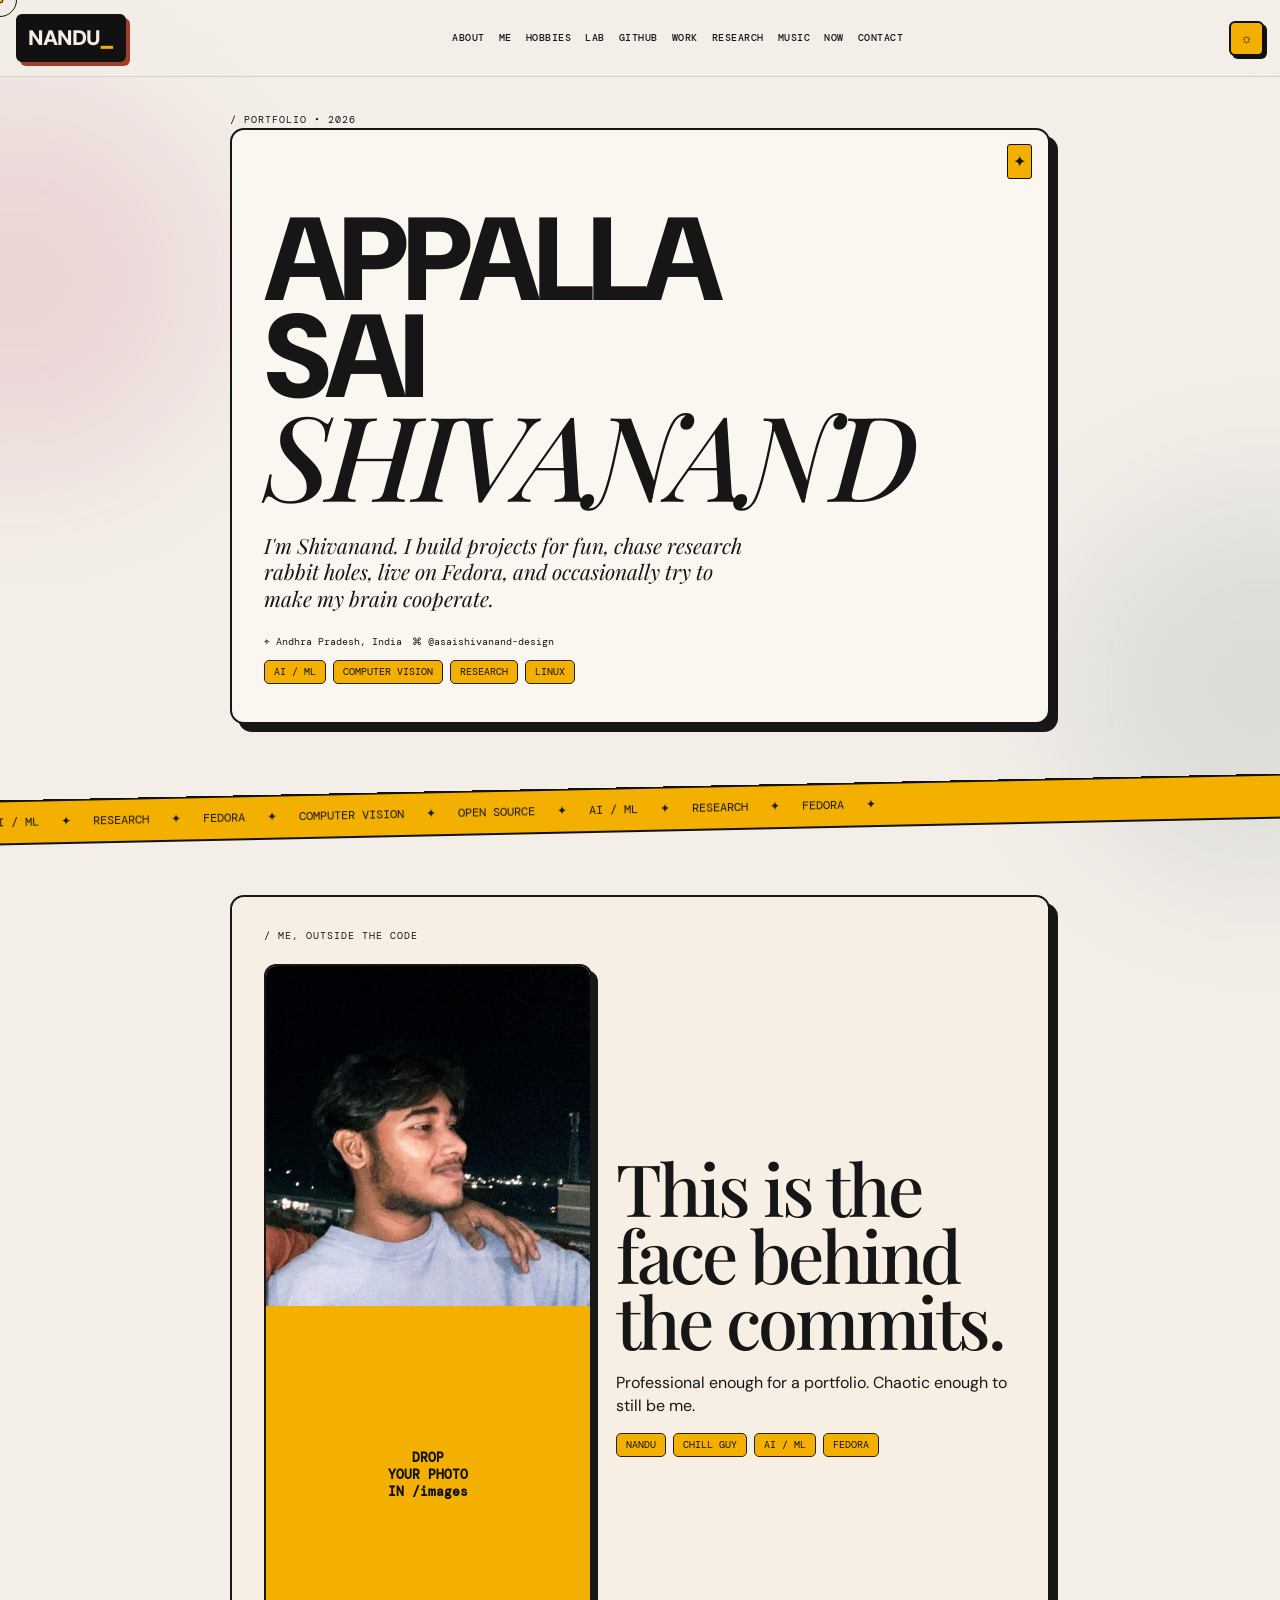
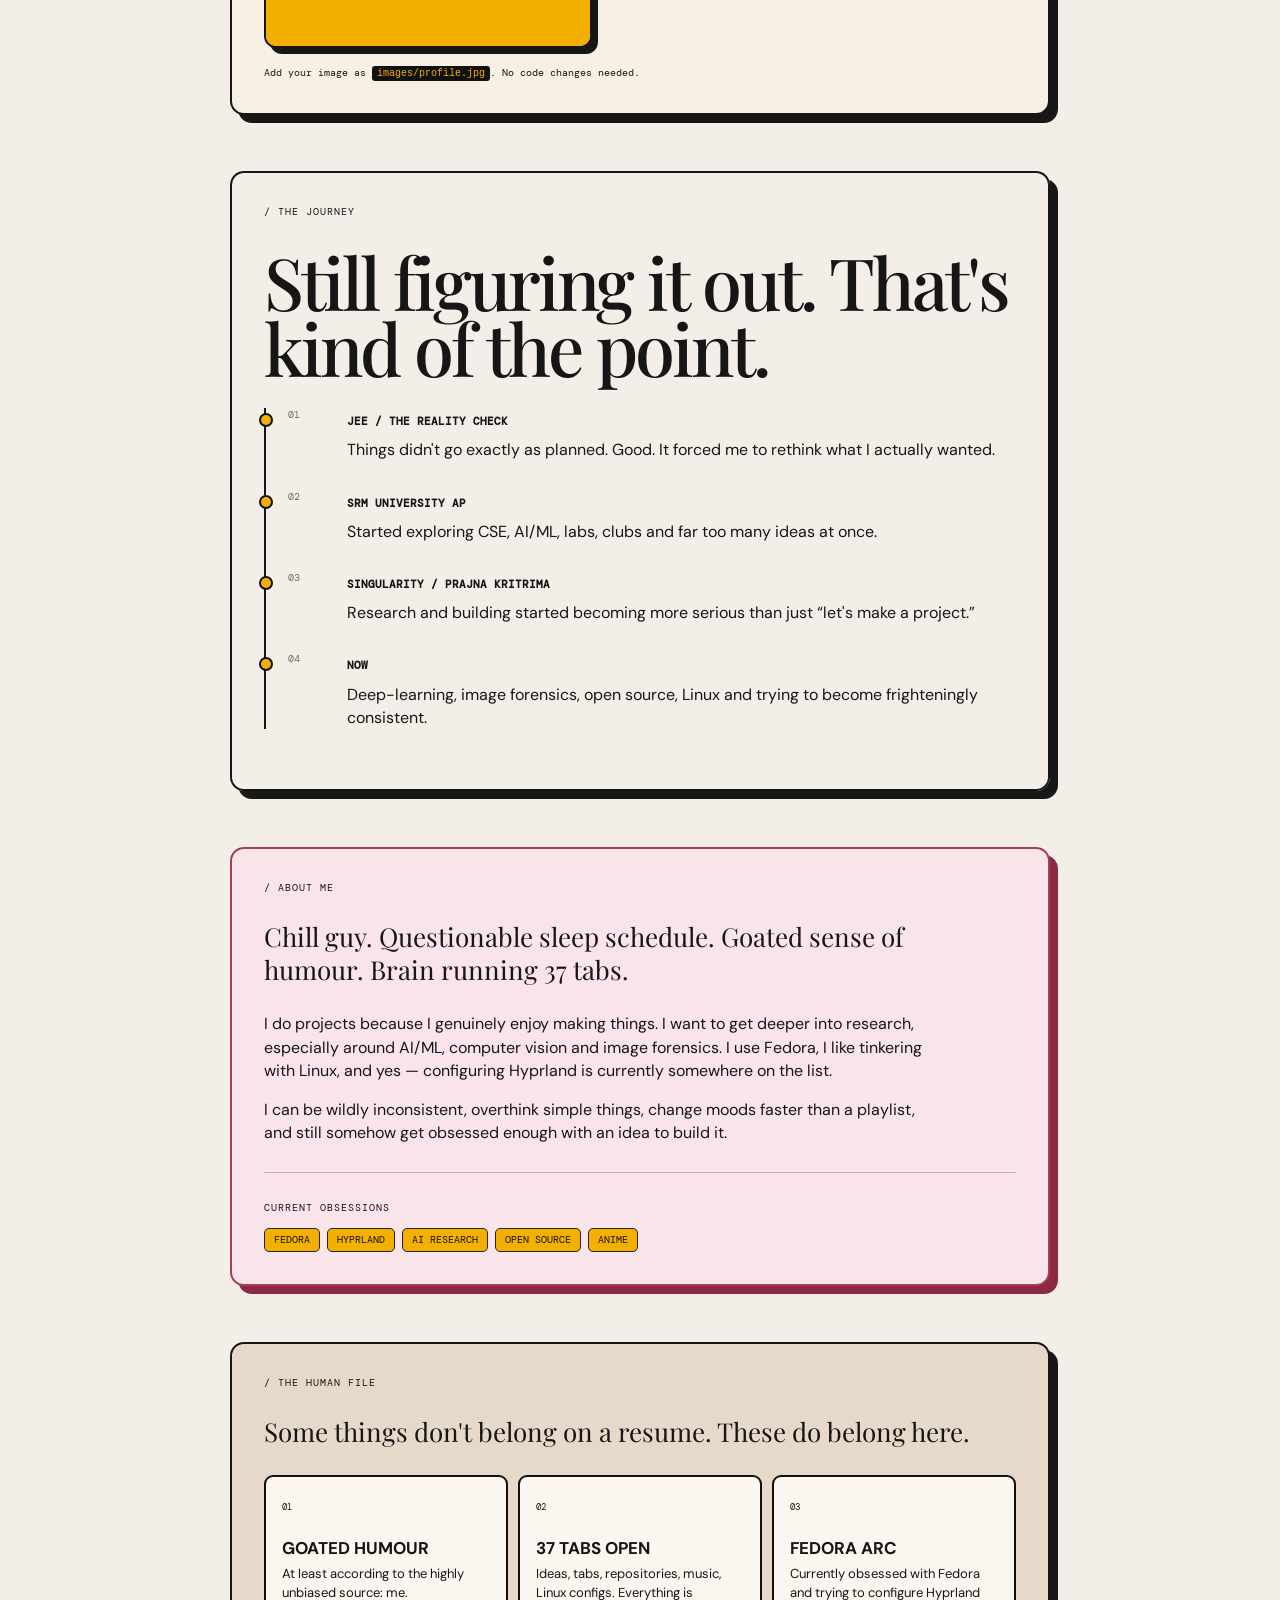
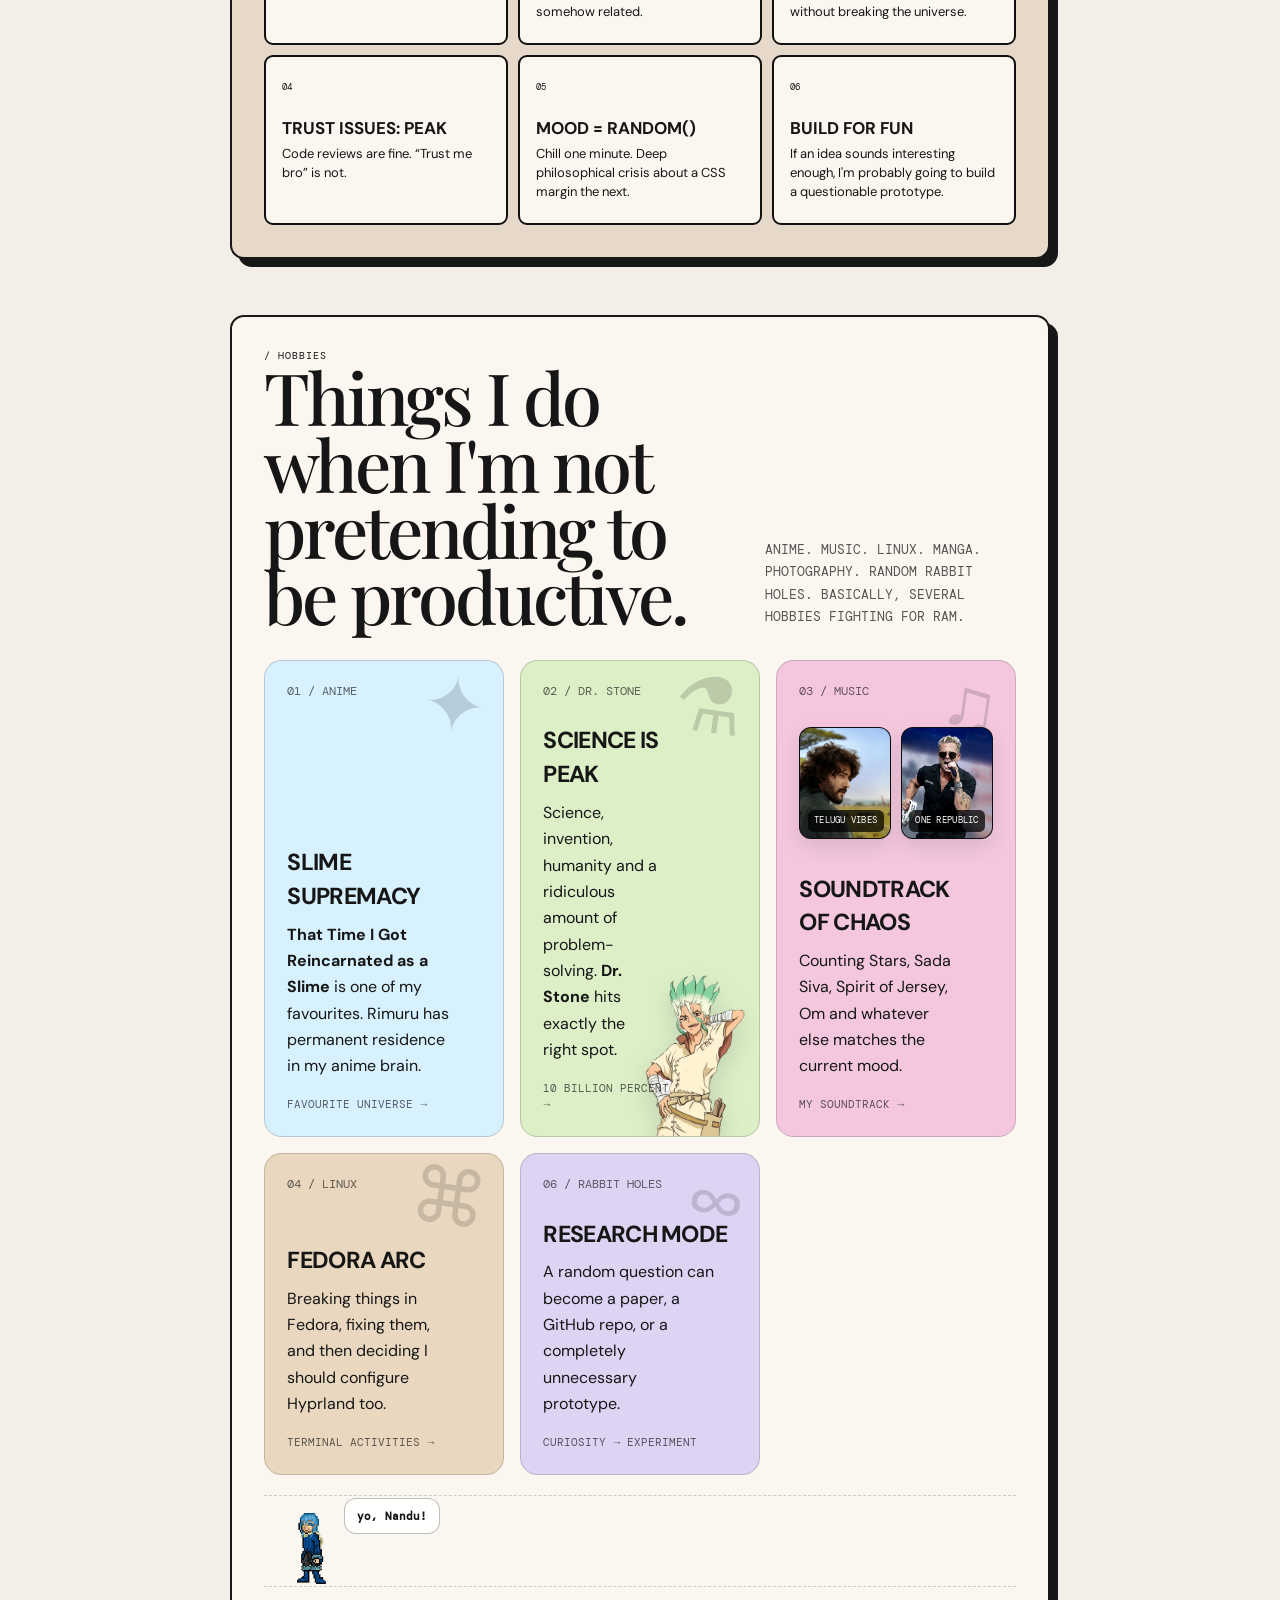
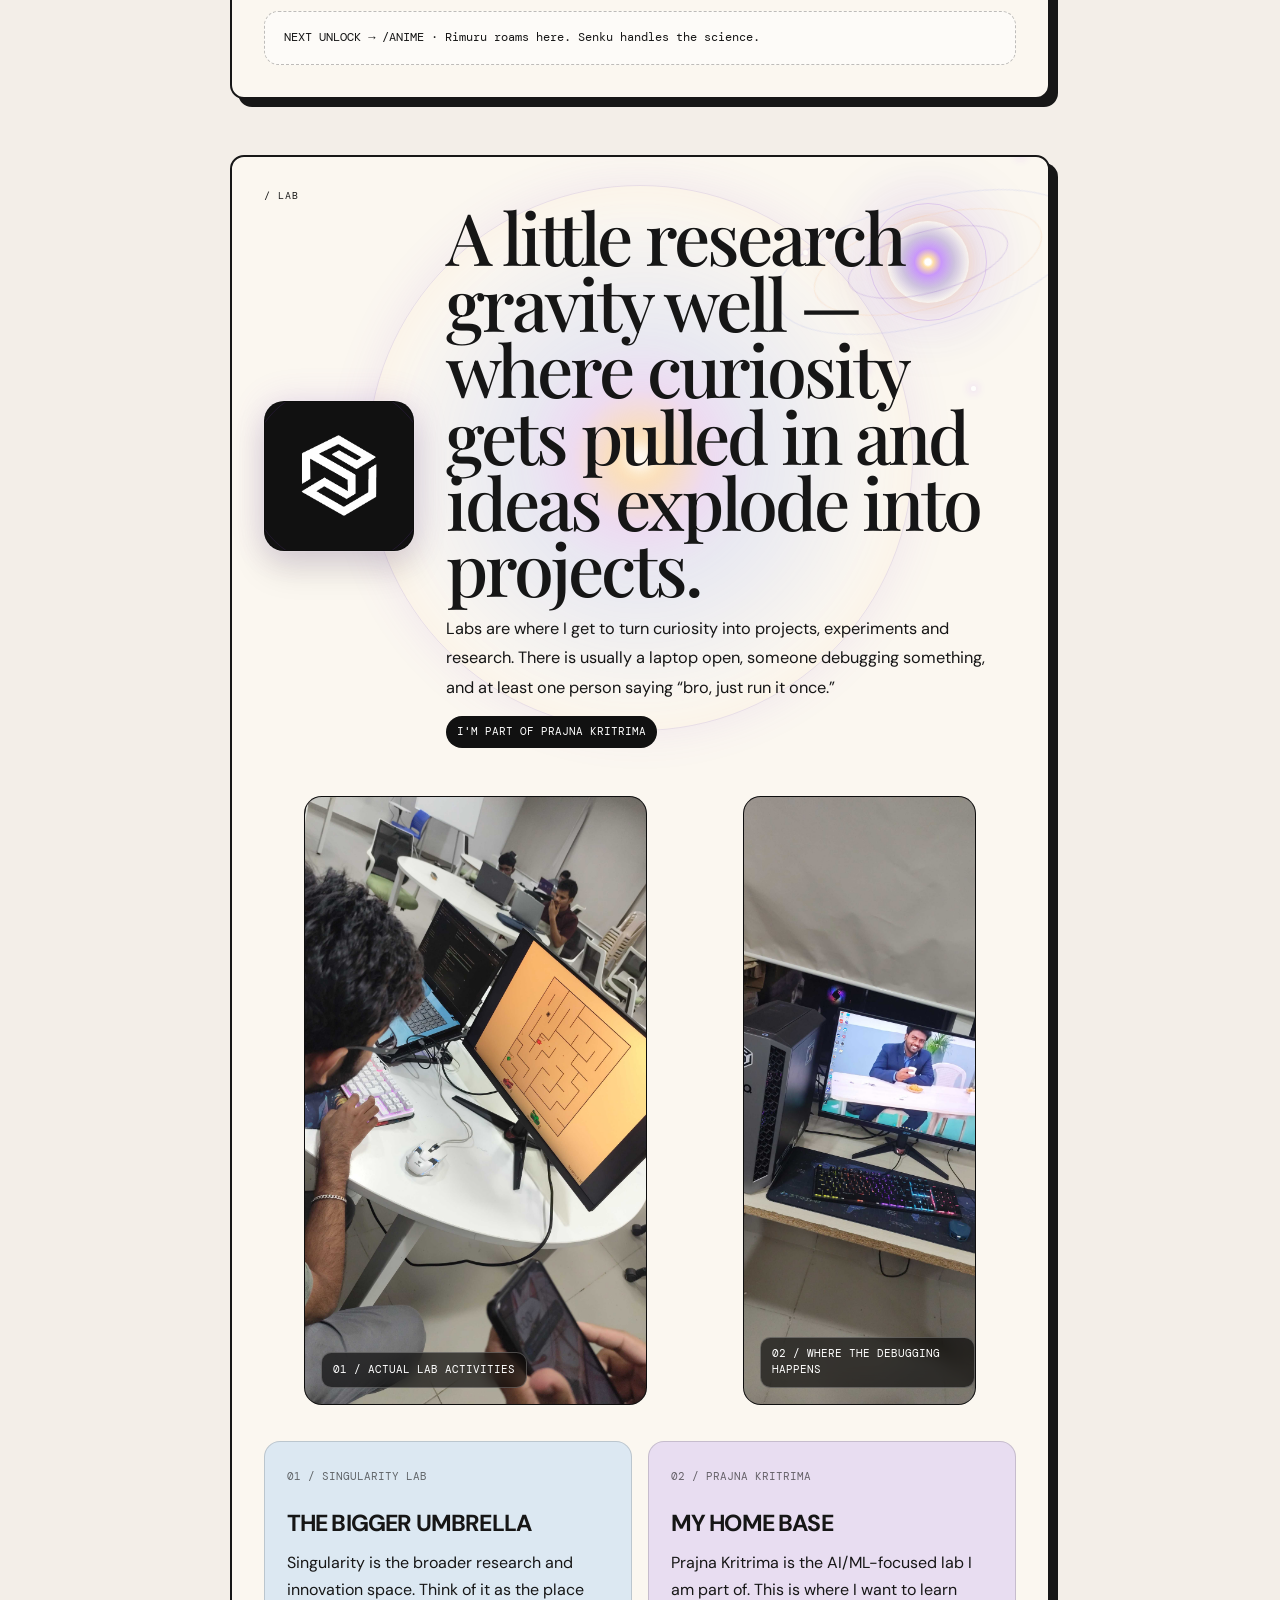
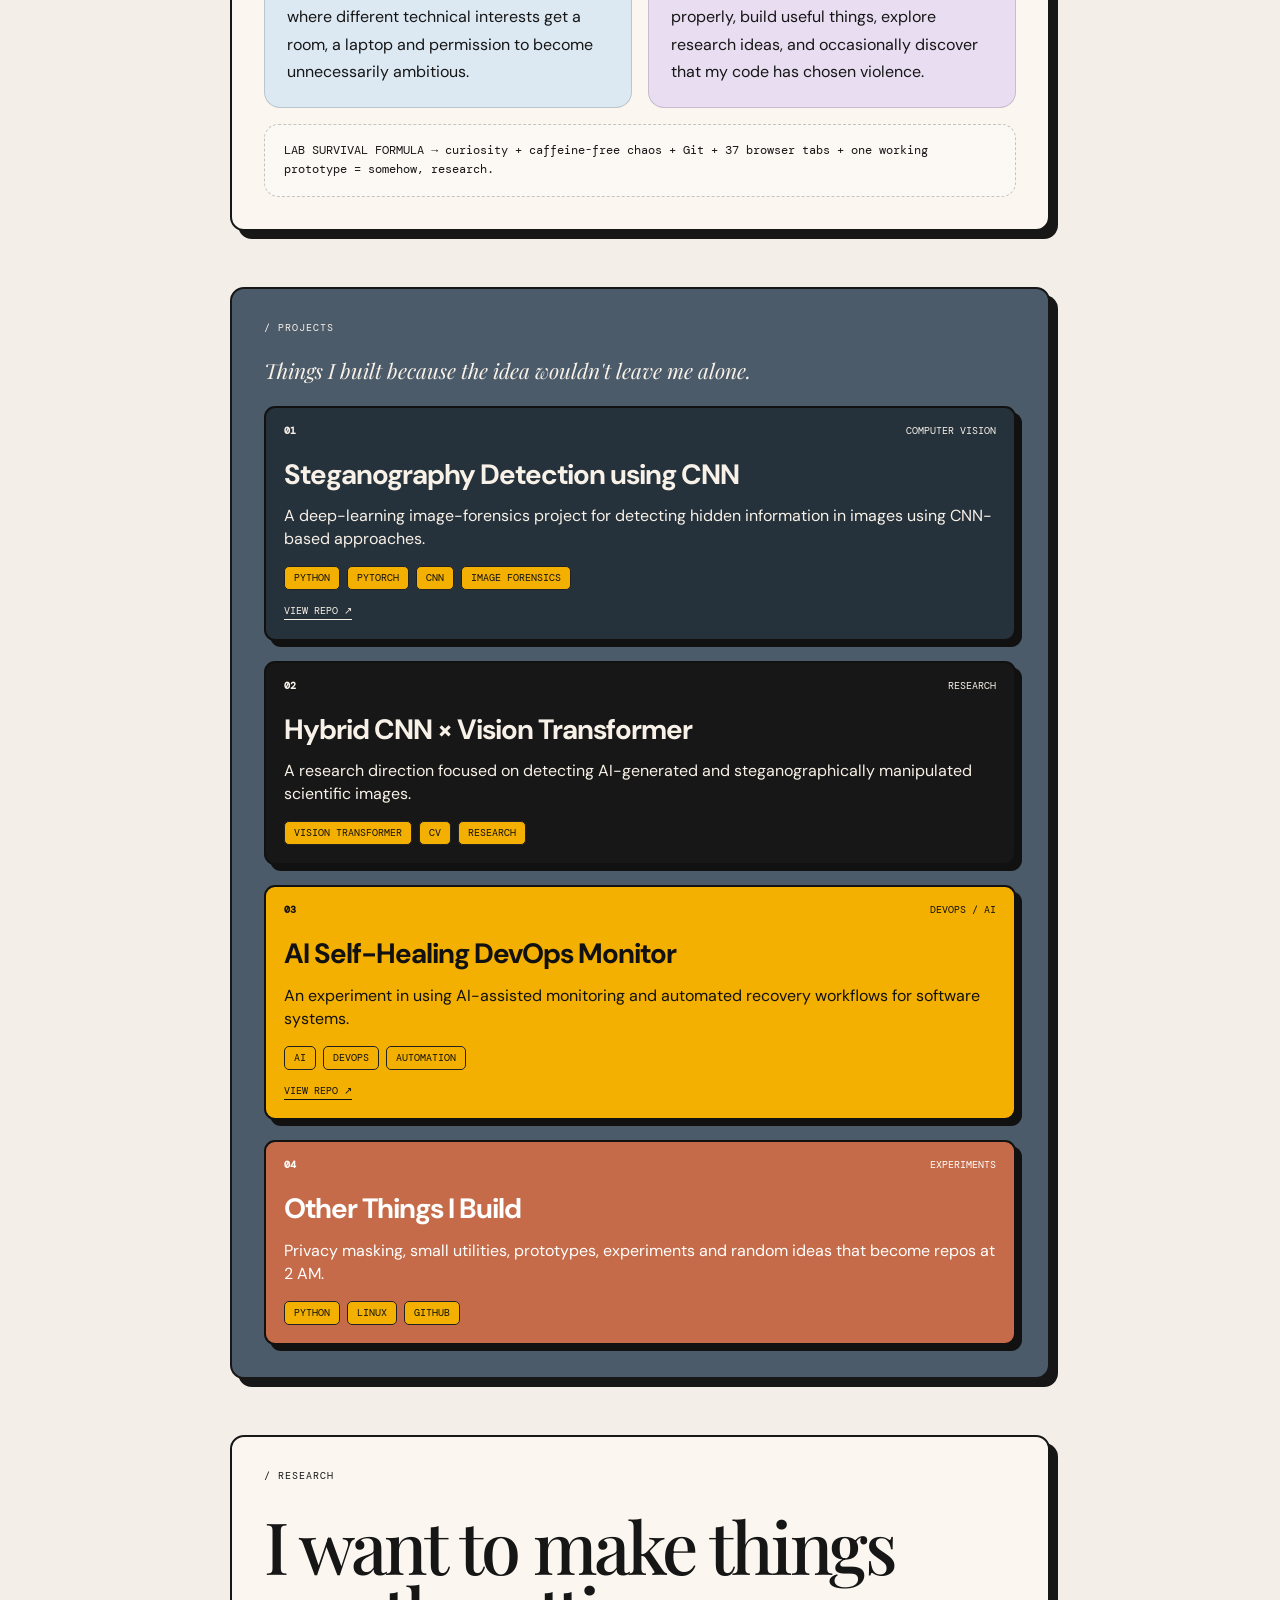
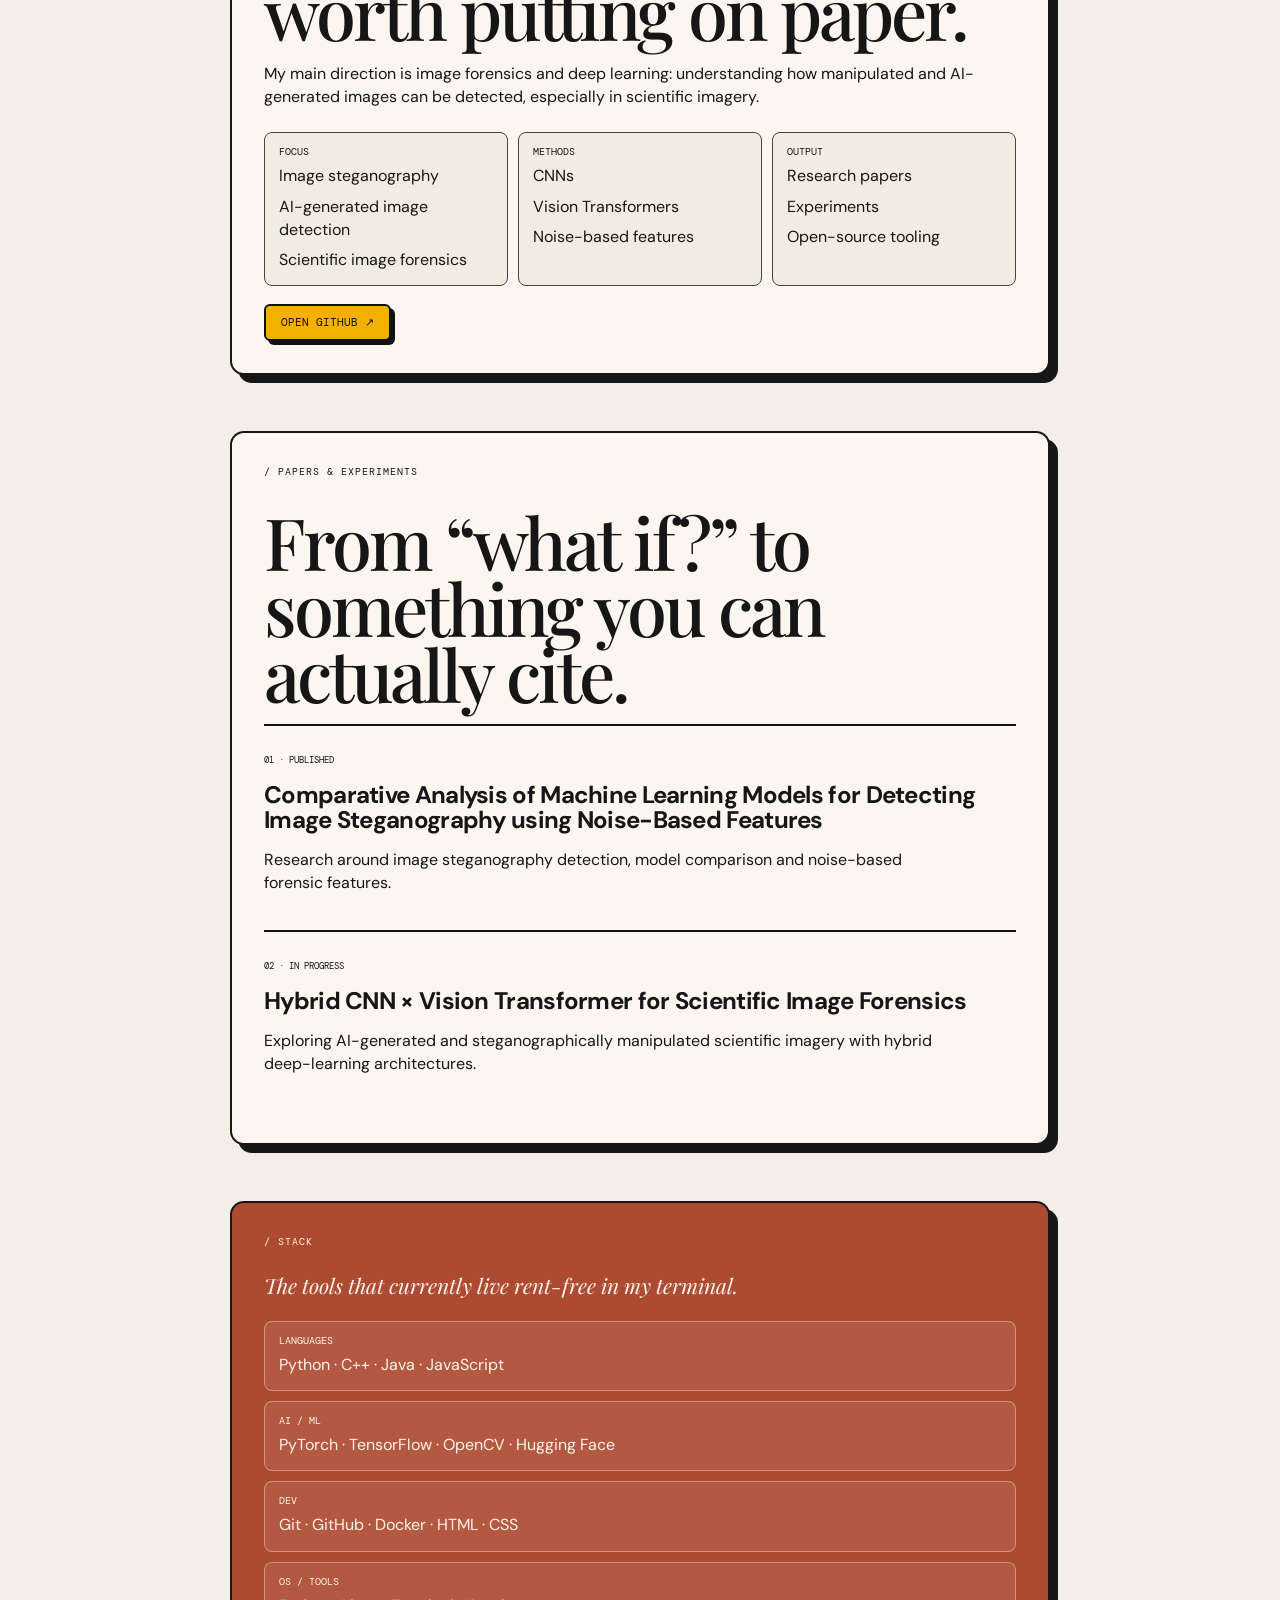
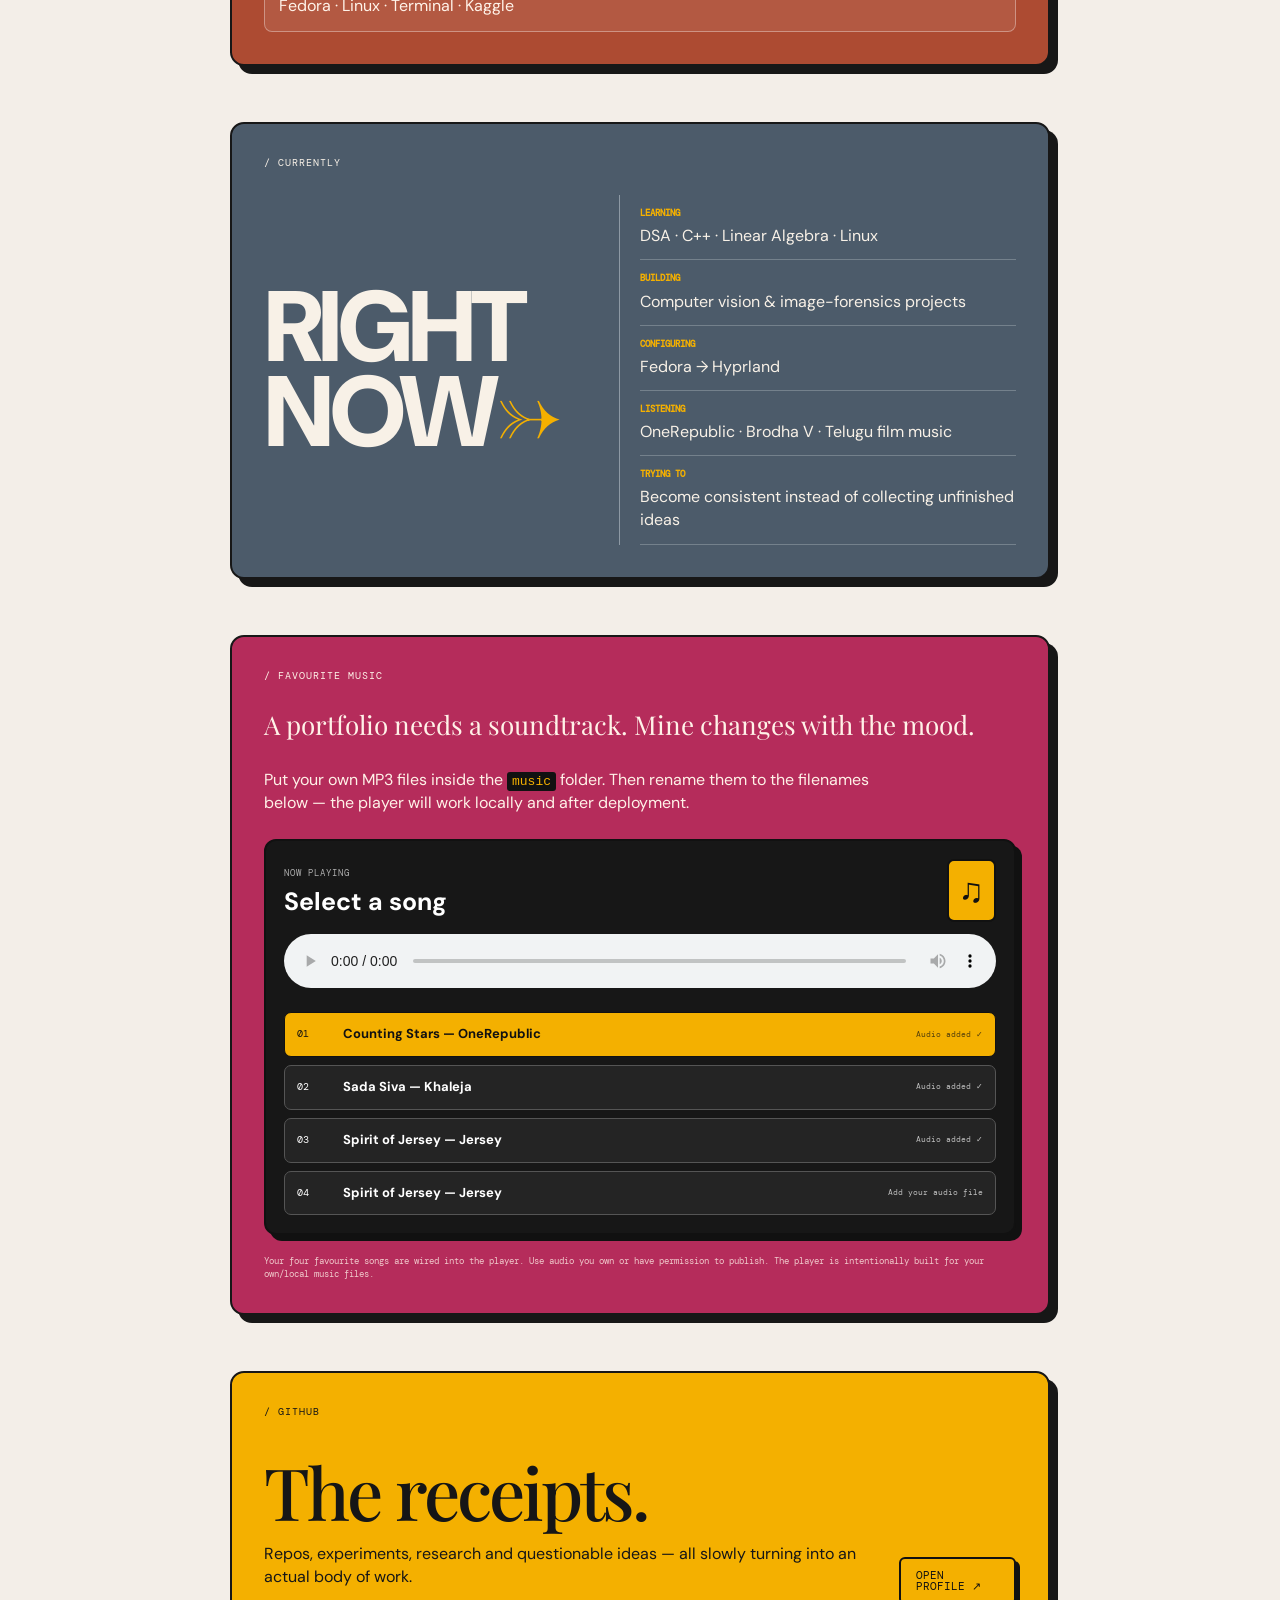
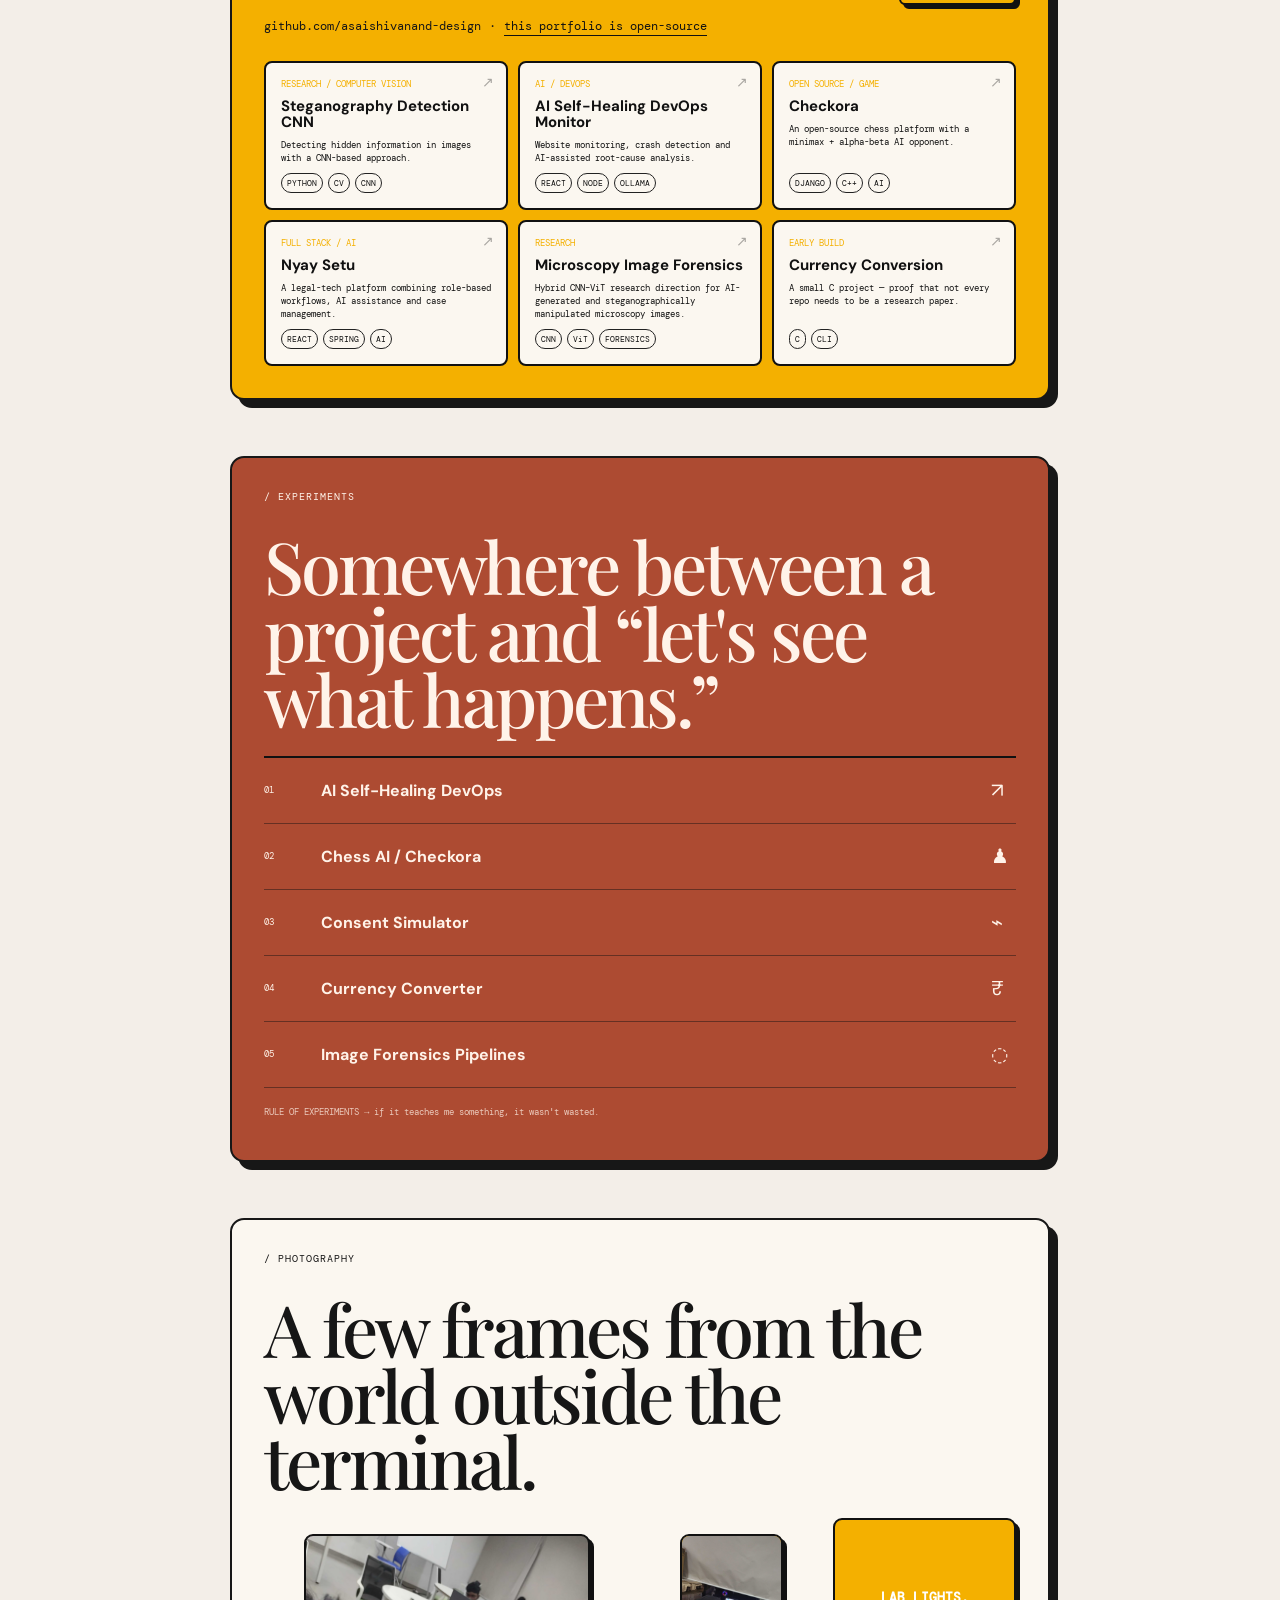
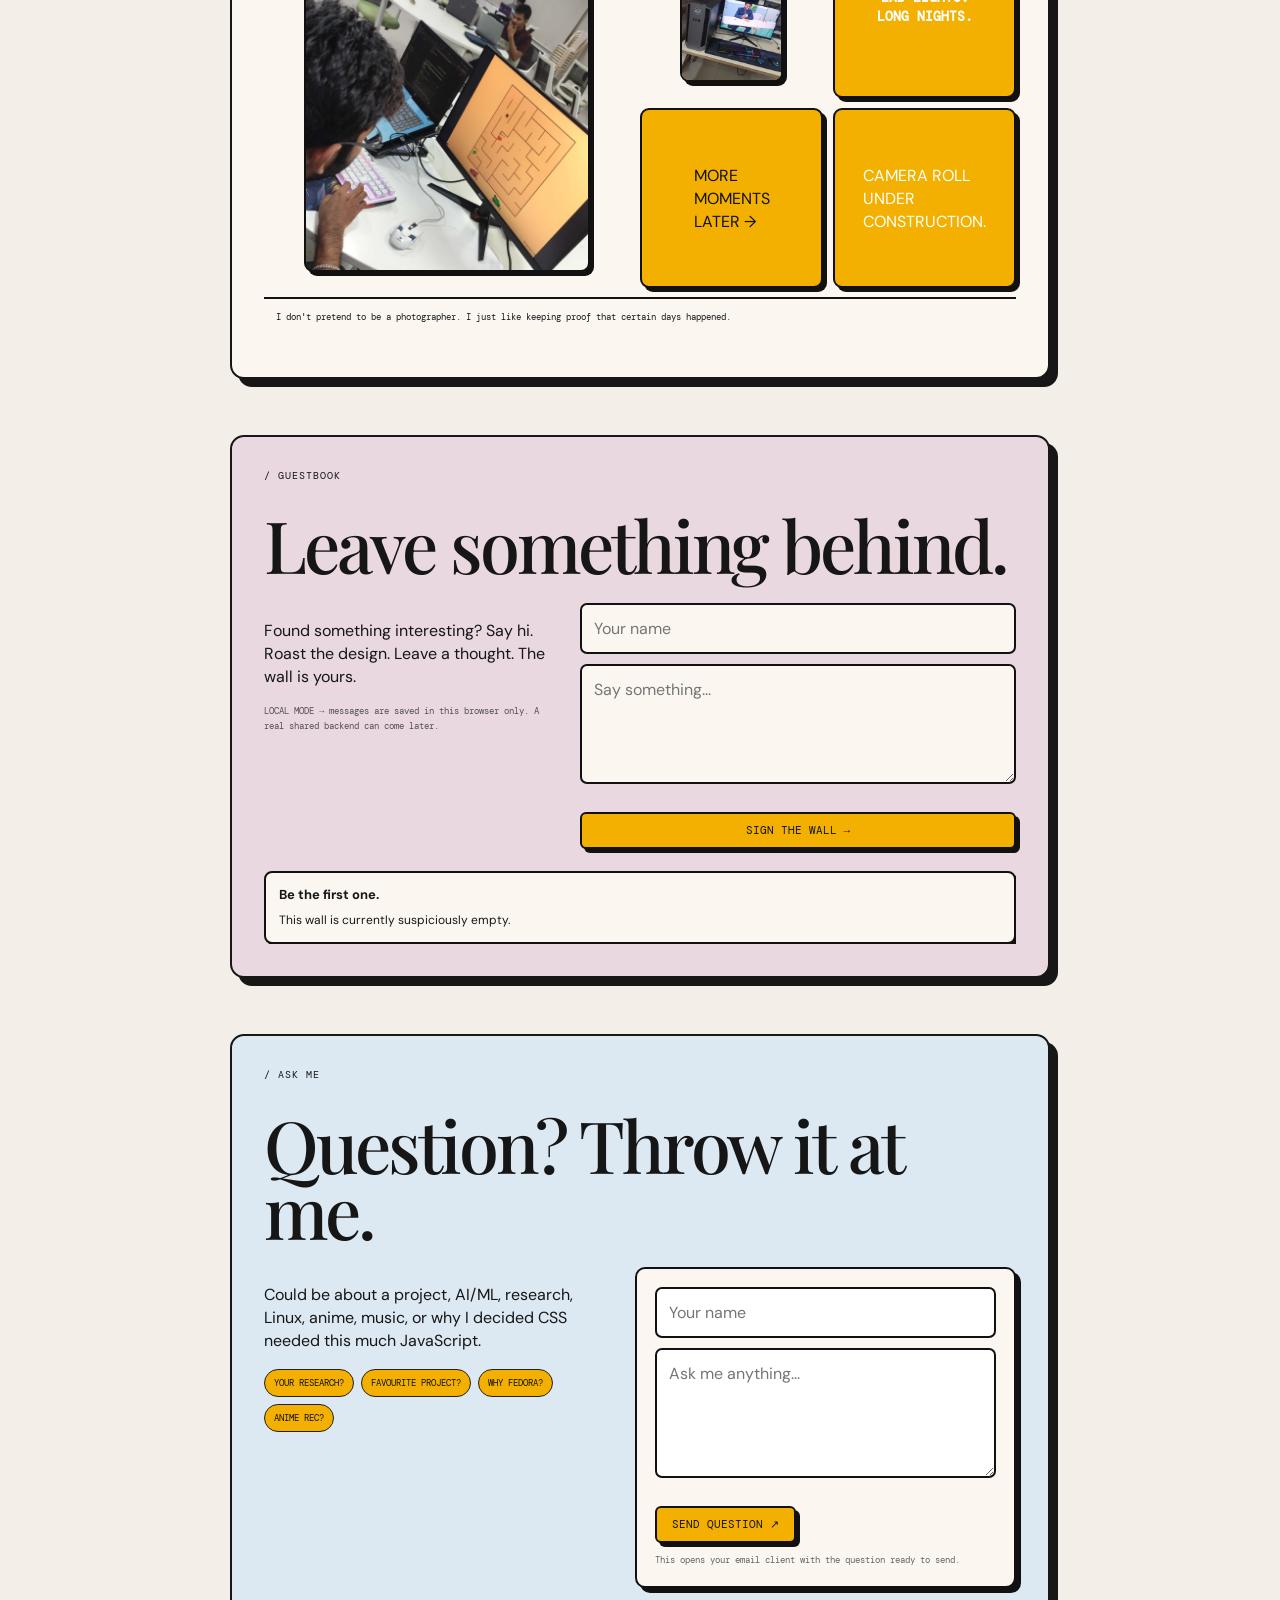
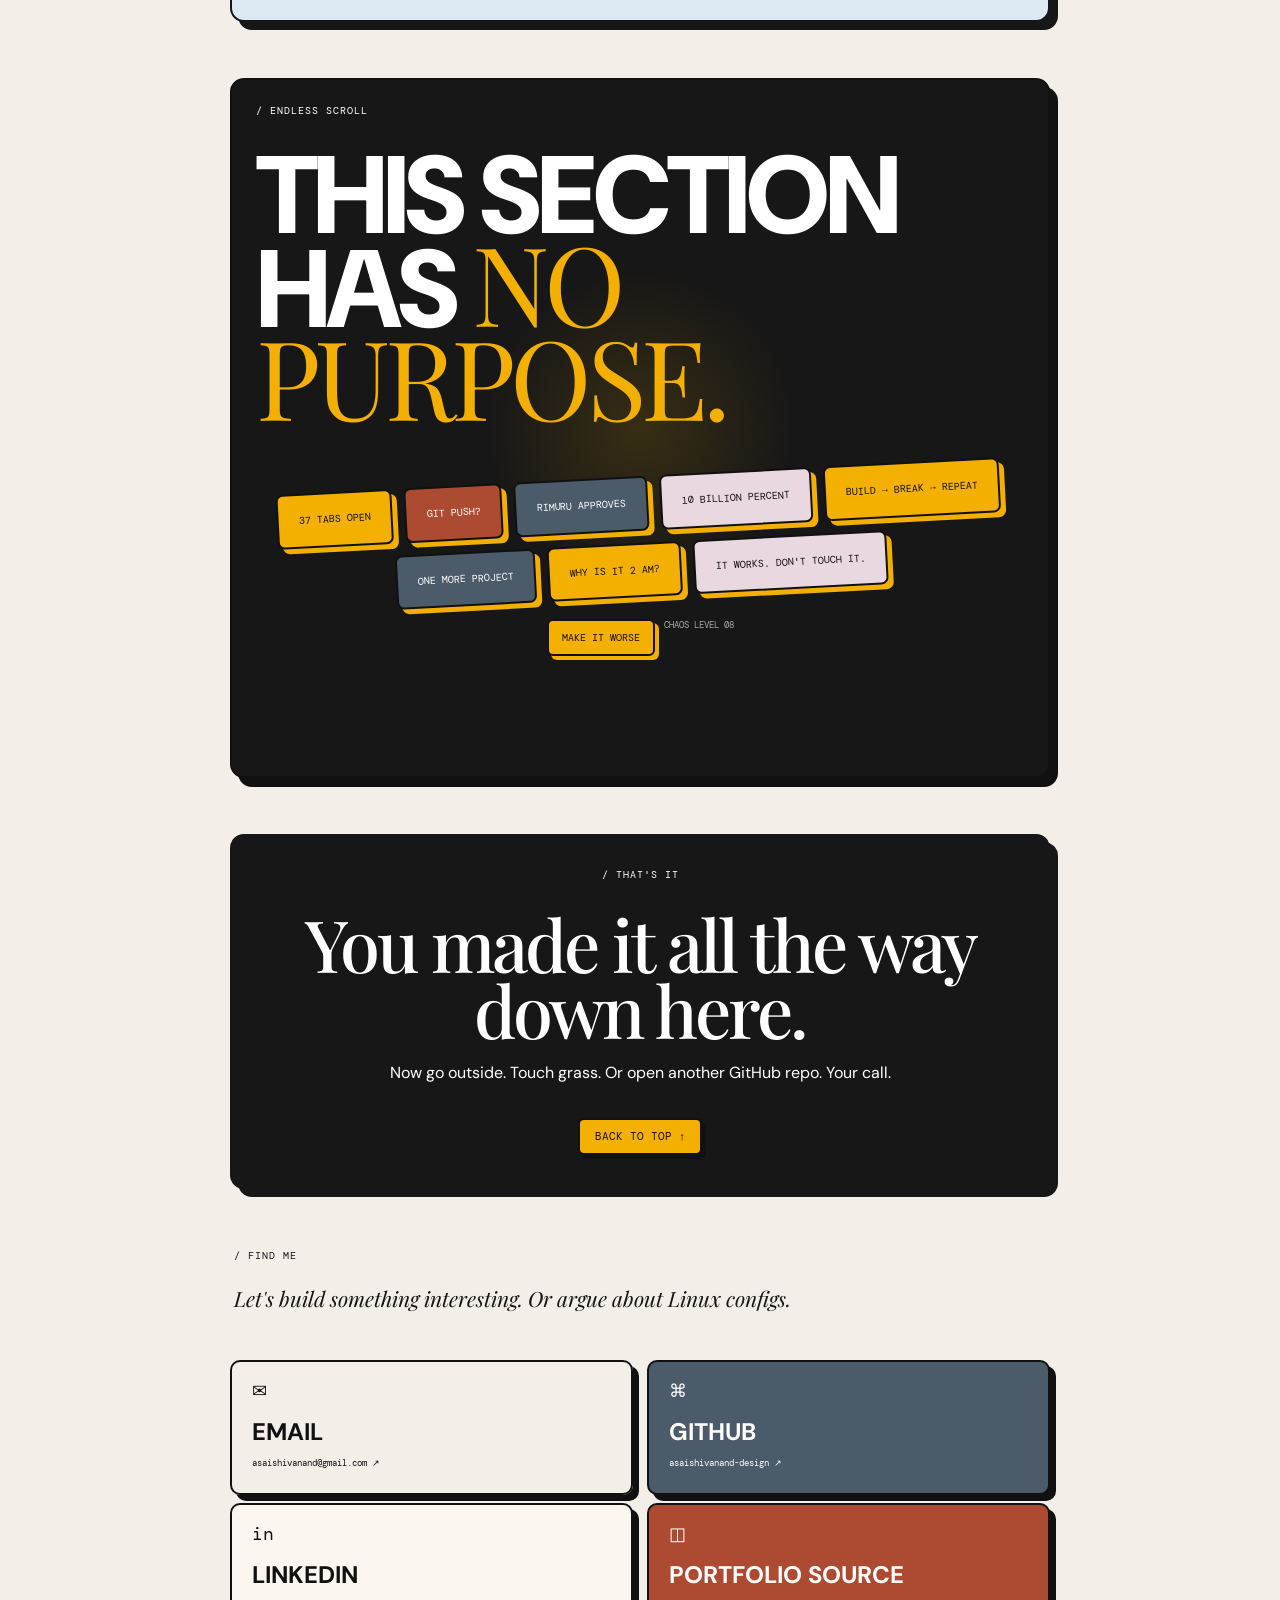
==== commit 9ef08532: "Update portfolio to complete V8 version" ====
--- a/index.html
+++ b/index.html
@@ -695,6 +695,80 @@
     .anime-tease { margin-top:1.5rem; padding:1rem 1.2rem; border-radius:.9rem; background:rgba(255,255,255,.5); border:1px dashed rgba(0,0,0,.25); font-family:"DM Mono",monospace; font-size:.76rem; line-height:1.6; }
     @media (max-width:900px) { .hobbies-grid { grid-template-columns:repeat(2,1fr); } }
     @media (max-width:620px) { .hobbies-intro { display:block; } .hobbies-subtitle { margin-top:1rem; } .hobbies-grid { grid-template-columns:1fr; } }
+  
+    /* ===== COMPLETE PORTFOLIO / V8 FINAL ===== */
+    .github-final { background:#f4b000; }
+    .github-final .github-head { margin-top:10px; }
+    .github-final .display { max-width:850px; }
+    .github-final .github-profile-line {
+      display:flex; flex-wrap:wrap; gap:8px; align-items:center;
+      margin-top:14px; font-family:"DM Mono",monospace; font-size:.72rem;
+    }
+    .github-profile-line a { color:#111; text-decoration:none; border-bottom:1px solid #111; }
+    .repo-grid a { position:relative; overflow:hidden; }
+    .repo-grid a::after {
+      content:"↗"; position:absolute; right:12px; top:10px;
+      font:14px "DM Mono",monospace; opacity:.35; transition:.25s;
+    }
+    .repo-grid a:hover::after { transform:translate(3px,-3px); opacity:1; }
+    .repo-tags { display:flex; flex-wrap:wrap; gap:5px; margin-top:auto; }
+    .repo-tags i { font-style:normal; font:8px "DM Mono",monospace; border:1px solid #222; padding:4px 5px; border-radius:999px; }
+
+    .ask-card { background:#dce8f2; }
+    .ask-layout { display:grid; grid-template-columns:1fr 1.1fr; gap:24px; margin-top:24px; }
+    .ask-panel { border:2px solid #111; border-radius:10px; background:#fbf7f0; padding:18px; box-shadow:5px 5px #111; }
+    .ask-form { display:grid; gap:10px; }
+    .ask-form input,.ask-form textarea {
+      width:100%; font:inherit; border:2px solid #111; border-radius:7px;
+      padding:12px; background:#fff; color:#111;
+    }
+    .ask-form textarea { min-height:130px; resize:vertical; }
+    .ask-form button { width:max-content; }
+    .ask-prompts { display:flex; flex-wrap:wrap; gap:7px; margin-top:12px; }
+    .ask-prompt {
+      border:1px solid #222; background:#f4b000; color:#111; border-radius:999px;
+      padding:7px 9px; font:9px "DM Mono",monospace; cursor:pointer;
+    }
+    .ask-prompt:hover { transform:translateY(-2px); }
+    .ask-note { font:9px/1.6 "DM Mono",monospace; opacity:.65; margin-top:10px; }
+
+    .photo-caption-large { padding:12px; border-top:2px solid #111; font:9px/1.4 "DM Mono",monospace; }
+    .photo-wall .photo-tile { background:#111; position:relative; }
+    .photo-wall img { width:100%; height:100%; object-fit:cover; display:block; transition:transform .6s cubic-bezier(.2,.8,.2,1); }
+    .photo-wall .photo-tile:hover img { transform:scale(1.06); }
+    .photo-wall .photo-tile:not(.main-photo) { background:#f4b000; }
+    .photo-wall .main-photo { background:#111; }
+    .photo-wall .main-photo img { object-position:center; }
+
+    .guestbook-final { background:#e9d8df; }
+    .guestbook-meta { font:9px/1.6 "DM Mono",monospace; opacity:.7; margin-top:10px; }
+
+    .endless-section { background:transparent; }
+    .endless-zone { cursor:crosshair; }
+    .endless-zone::before {
+      content:""; position:absolute; inset:-30%; pointer-events:none;
+      background:radial-gradient(circle at var(--gx,50%) var(--gy,50%), rgba(244,176,0,.15), transparent 18%);
+      transition:background .12s ease;
+    }
+    .chaos-stream { position:relative; z-index:1; }
+    .chaos-card { user-select:none; transition:transform .25s ease, filter .25s ease; }
+    .chaos-card:hover { filter:brightness(1.08); }
+    .chaos-controls { display:flex; justify-content:center; gap:9px; flex-wrap:wrap; margin:22px 0 0; position:relative; z-index:2; }
+    .chaos-button {
+      border:2px solid #111; background:#f4b000; color:#111; padding:10px 13px;
+      border-radius:6px; box-shadow:4px 4px #f4b000; font:10px "DM Mono",monospace; cursor:pointer;
+    }
+    .chaos-button:hover { transform:translateY(-3px); }
+    .chaos-counter { color:#aaa; font:9px "DM Mono",monospace; }
+
+    .final-cta { background:#171717; color:#fff; text-align:center; }
+    .final-cta .display { color:#fff; }
+    .final-cta .button { display:inline-block; }
+
+    @media(max-width:800px){
+      .ask-layout { grid-template-columns:1fr; }
+    }
+
   </style>
 </head>
 <body>
@@ -707,11 +781,15 @@
   <header class="topbar">
     <a class="logo" href="#home">NANDU<span>_</span></a>
     <nav class="navlinks">
-      <a href="#about">ABOUT</a>\n      <a href="#photo">ME</a>\n      <a href="#hobbies">HOBBIES</a>
+      <a href="#about">ABOUT</a>
+      <a href="#photo">ME</a>
+      <a href="#hobbies">HOBBIES</a>
       <a href="#lab">LAB</a>
+      <a href="#github">GITHUB</a>
       <a href="#work">WORK</a>
-      <a href="#research">RESEARCH</a>\n      <a href="#publications">PAPERS</a>
+      <a href="#research">RESEARCH</a>
       <a href="#music">MUSIC</a>
+      <a href="#now">NOW</a>
       <a href="#contact">CONTACT</a>
     </nav>
     <button class="mode" type="button" onclick="toggleMode()">☼</button>
@@ -919,8 +997,7 @@
               person saying “bro, just run it once.”
             </p>
             <span class="lab-affiliation">I'M PART OF PRAJNA KRITRIMA</span>
-          </div>
-        </div>
+          </div>        </div>
 
         <div class="lab-photo-strip">
           <figure class="lab-photo">
@@ -1092,7 +1169,166 @@
           </div>
         </div>
 
-        <div class="music-warning">All four favourite songs are now wired into the player. Use audio you own or have permission to publish. The player is intentionally built for your own/local music files.</div>
+        <div class="music-warning">Your four favourite songs are wired into the player. Use audio you own or have permission to publish. The player is intentionally built for your own/local music files.</div>
+      </div>
+    </section>
+
+
+
+    <section id="github" class="section-pad">
+      <div class="hero-card github-final reveal">
+        <div class="section-kicker">/ GITHUB</div>
+        <div class="github-head">
+          <div>
+            <p class="display">The receipts.</p>
+            <p>Repos, experiments, research and questionable ideas — all slowly turning into an actual body of work.</p>
+          </div>
+          <a class="button" href="https://github.com/asaishivanand-design" target="_blank" rel="noreferrer">OPEN PROFILE ↗</a>
+        </div>
+        <div class="github-profile-line">
+          <span>github.com/asaishivanand-design</span>
+          <span>·</span>
+          <a href="https://github.com/asaishivanand-design/portfolio" target="_blank" rel="noreferrer">this portfolio is open-source</a>
+        </div>
+        <div class="repo-grid">
+          <a href="https://github.com/asaishivanand-design/steganography-detection-cnn" target="_blank" rel="noreferrer">
+            <small>RESEARCH / COMPUTER VISION</small><b>Steganography Detection CNN</b>
+            <span>Detecting hidden information in images with a CNN-based approach.</span>
+            <div class="repo-tags"><i>PYTHON</i><i>CV</i><i>CNN</i></div>
+          </a>
+          <a href="https://github.com/asaishivanand-design/ai-self-healing-devops-monitor" target="_blank" rel="noreferrer">
+            <small>AI / DEVOPS</small><b>AI Self-Healing DevOps Monitor</b>
+            <span>Website monitoring, crash detection and AI-assisted root-cause analysis.</span>
+            <div class="repo-tags"><i>REACT</i><i>NODE</i><i>OLLAMA</i></div>
+          </a>
+          <a href="https://github.com/asaishivanand-design/Checkora" target="_blank" rel="noreferrer">
+            <small>OPEN SOURCE / GAME</small><b>Checkora</b>
+            <span>An open-source chess platform with a minimax + alpha-beta AI opponent.</span>
+            <div class="repo-tags"><i>DJANGO</i><i>C++</i><i>AI</i></div>
+          </a>
+          <a href="https://github.com/asaishivanand-design/nyay-setu-working" target="_blank" rel="noreferrer">
+            <small>FULL STACK / AI</small><b>Nyay Setu</b>
+            <span>A legal-tech platform combining role-based workflows, AI assistance and case management.</span>
+            <div class="repo-tags"><i>REACT</i><i>SPRING</i><i>AI</i></div>
+          </a>
+          <a href="https://github.com/asaishivanand-design/microscopy-image-forensics" target="_blank" rel="noreferrer">
+            <small>RESEARCH</small><b>Microscopy Image Forensics</b>
+            <span>Hybrid CNN–ViT research direction for AI-generated and steganographically manipulated microscopy images.</span>
+            <div class="repo-tags"><i>CNN</i><i>ViT</i><i>FORENSICS</i></div>
+          </a>
+          <a href="https://github.com/asaishivanand-design/shivanand-currency-convertion" target="_blank" rel="noreferrer">
+            <small>EARLY BUILD</small><b>Currency Conversion</b>
+            <span>A small C project — proof that not every repo needs to be a research paper.</span>
+            <div class="repo-tags"><i>C</i><i>CLI</i></div>
+          </a>
+        </div>
+      </div>
+    </section>
+
+    <section id="experiments" class="section-pad">
+      <div class="hero-card experiments-card reveal">
+        <div class="section-kicker">/ EXPERIMENTS</div>
+        <p class="display">Somewhere between a project and “let's see what happens.”</p>
+        <div class="experiment-stack">
+          <div class="experiment"><span>01</span><b>AI Self-Healing DevOps</b><i>↗</i></div>
+          <div class="experiment"><span>02</span><b>Chess AI / Checkora</b><i>♟</i></div>
+          <div class="experiment"><span>03</span><b>Consent Simulator</b><i>⌁</i></div>
+          <div class="experiment"><span>04</span><b>Currency Converter</b><i>₹</i></div>
+          <div class="experiment"><span>05</span><b>Image Forensics Pipelines</b><i>◌</i></div>
+        </div>
+        <p style="margin-top:18px;font-family:'DM Mono',monospace;font-size:9px;opacity:.75;">RULE OF EXPERIMENTS → if it teaches me something, it wasn't wasted.</p>
+      </div>
+    </section>
+
+    <section id="photography" class="section-pad">
+      <div class="hero-card photography-card reveal">
+        <div class="section-kicker">/ PHOTOGRAPHY</div>
+        <p class="display">A few frames from the world outside the terminal.</p>
+        <div class="photo-wall">
+          <figure class="photo-tile main-photo">
+            <img src="images/lab-photo-01.png" alt="Students working in a lab">
+          </figure>
+          <figure class="photo-tile"><img src="images/lab-photo-02.png" alt="Computer workstation in the lab"></figure>
+          <div class="photo-tile text-tile">LAB LIGHTS.<br>LONG NIGHTS.</div>
+          <div class="photo-tile yellow-tile">MORE<br>MOMENTS<br>LATER →</div>
+          <div class="photo-tile blue-tile">CAMERA ROLL<br>UNDER<br>CONSTRUCTION.</div>
+        </div>
+        <p class="photo-caption-large">I don't pretend to be a photographer. I just like keeping proof that certain days happened.</p>
+      </div>
+    </section>
+
+    <section id="guestbook" class="section-pad">
+      <div class="hero-card guestbook-final reveal">
+        <div class="section-kicker">/ GUESTBOOK</div>
+        <p class="display">Leave something behind.</p>
+        <div class="guestbook-layout">
+          <div>
+            <p>Found something interesting? Say hi. Roast the design. Leave a thought. The wall is yours.</p>
+            <p class="guestbook-meta">LOCAL MODE → messages are saved in this browser only. A real shared backend can come later.</p>
+          </div>
+          <form id="guestbookForm" class="guest-form guest-form-panel">
+            <input id="guestName" type="text" maxlength="40" placeholder="Your name" required>
+            <textarea id="guestMessage" maxlength="300" placeholder="Say something..." required></textarea>
+            <button class="button" type="submit">SIGN THE WALL →</button>
+          </form>
+        </div>
+        <div id="guestMessages" class="guest-messages" style="margin-top:22px;"></div>
+      </div>
+    </section>
+
+    <section id="ask" class="section-pad">
+      <div class="hero-card ask-card reveal">
+        <div class="section-kicker">/ ASK ME</div>
+        <p class="display">Question? Throw it at me.</p>
+        <div class="ask-layout">
+          <div>
+            <p>Could be about a project, AI/ML, research, Linux, anime, music, or why I decided CSS needed this much JavaScript.</p>
+            <div class="ask-prompts">
+              <button class="ask-prompt" type="button" data-prompt="What are you researching right now?">YOUR RESEARCH?</button>
+              <button class="ask-prompt" type="button" data-prompt="What project are you most proud of?">FAVOURITE PROJECT?</button>
+              <button class="ask-prompt" type="button" data-prompt="Why Fedora?">WHY FEDORA?</button>
+              <button class="ask-prompt" type="button" data-prompt="What anime should I watch?">ANIME REC?</button>
+            </div>
+          </div>
+          <div class="ask-panel">
+            <form id="askForm" class="ask-form">
+              <input id="askName" type="text" maxlength="50" placeholder="Your name">
+              <textarea id="askQuestion" maxlength="600" placeholder="Ask me anything..."></textarea>
+              <button class="button" type="submit">SEND QUESTION ↗</button>
+            </form>
+            <div class="ask-note">This opens your email client with the question ready to send.</div>
+          </div>
+        </div>
+      </div>
+    </section>
+
+    <section id="endless" class="section-pad endless-section">
+      <div class="endless-zone reveal" id="endlessZone">
+        <div class="section-kicker">/ ENDLESS SCROLL</div>
+        <div class="chaos-intro">THIS SECTION<br>HAS <span>NO PURPOSE.</span></div>
+        <div class="chaos-stream" id="chaosStream">
+          <div class="chaos-card">37 TABS OPEN</div>
+          <div class="chaos-card">GIT PUSH?</div>
+          <div class="chaos-card">RIMURU APPROVES</div>
+          <div class="chaos-card">10 BILLION PERCENT</div>
+          <div class="chaos-card">BUILD → BREAK → REPEAT</div>
+          <div class="chaos-card">ONE MORE PROJECT</div>
+          <div class="chaos-card">WHY IS IT 2 AM?</div>
+          <div class="chaos-card">IT WORKS. DON'T TOUCH IT.</div>
+        </div>
+        <div class="chaos-controls">
+          <button class="chaos-button" id="chaosButton" type="button">MAKE IT WORSE</button>
+          <span class="chaos-counter" id="chaosCounter">CHAOS LEVEL 08</span>
+        </div>
+      </div>
+    </section>
+
+    <section class="section-pad">
+      <div class="hero-card final-cta reveal">
+        <div class="section-kicker">/ THAT'S IT</div>
+        <p class="display">You made it all the way down here.</p>
+        <p>Now go outside. Touch grass. Or open another GitHub repo. Your call.</p>
+        <a class="button" href="#home">BACK TO TOP ↑</a>
       </div>
     </section>
 
@@ -1104,7 +1340,7 @@
       <a class="contact-card rust" href="https://github.com/asaishivanand-design/portfolio" target="_blank" rel="noreferrer"><span>◫</span><b>PORTFOLIO SOURCE</b><small>THIS WEBSITE'S CODE ↗</small></a>
     </section>
 
-    <footer>Nandu_ · Appalla Sai Shivanand · built with curiosity · © 2026</footer>
+    <footer>Nandu_ · Appalla Sai Shivanand · built with curiosity · built in public · © 2026</footer>
   </main>
 
   <script>
@@ -1178,6 +1414,67 @@
     })();
   </script>
 
+
+  <script>
+    (() => {
+      const askForm = document.getElementById('askForm');
+      const askQuestion = document.getElementById('askQuestion');
+      const askName = document.getElementById('askName');
+      document.querySelectorAll('.ask-prompt').forEach(btn => {
+        btn.addEventListener('click', () => {
+          askQuestion.value = btn.dataset.prompt || '';
+          askQuestion.focus();
+        });
+      });
+      if (askForm) {
+        askForm.addEventListener('submit', e => {
+          e.preventDefault();
+          const q = askQuestion.value.trim();
+          if (!q) return askQuestion.focus();
+          const name = askName.value.trim() || 'Someone from the internet';
+          const subject = encodeURIComponent('Portfolio question from ' + name);
+          const body = encodeURIComponent(q + '\n\n— ' + name);
+          window.location.href = `mailto:asaishivanand@gmail.com?subject=${subject}&body=${body}`;
+        });
+      }
+
+      const zone = document.getElementById('endlessZone');
+      if (zone) {
+        zone.addEventListener('pointermove', e => {
+          const r = zone.getBoundingClientRect();
+          zone.style.setProperty('--gx', `${((e.clientX-r.left)/r.width)*100}%`);
+          zone.style.setProperty('--gy', `${((e.clientY-r.top)/r.height)*100}%`);
+        });
+      }
+
+      const chaosButton = document.getElementById('chaosButton');
+      const chaosStream = document.getElementById('chaosStream');
+      const chaosCounter = document.getElementById('chaosCounter');
+      const chaosWords = [
+        'COMMIT FIRST. THINK LATER.', 'WHY DOES THIS WORK?', 'ONE LAST FIX',
+        'RESEARCH GAP DETECTED', 'FEDORA MOMENT', 'BRO IT COMPILES',
+        'NO COFFEE. STILL BUILDING.', 'SLEEP IS OPTIONAL?', '404: MOTIVATION NOT FOUND',
+        'DEPLOY IT', 'ANIME BREAK', 'README LATER'
+      ];
+      let chaos = 8;
+      if (chaosButton && chaosStream) {
+        chaosButton.addEventListener('click', () => {
+          const card = document.createElement('div');
+          card.className = 'chaos-card';
+          card.textContent = chaosWords[Math.floor(Math.random()*chaosWords.length)];
+          card.style.animationDelay = `${Math.random()*1.2}s`;
+          chaosStream.appendChild(card);
+          chaos++;
+          chaosCounter.textContent = `CHAOS LEVEL ${String(chaos).padStart(2,'0')}`;
+          if (chaos > 24) {
+            const first = chaosStream.firstElementChild;
+            if (first) first.remove();
+          }
+        });
+      }
+    })();
+  </script>
+
   <script src="script.js"></script>
 </body>
-</html>
+</html>
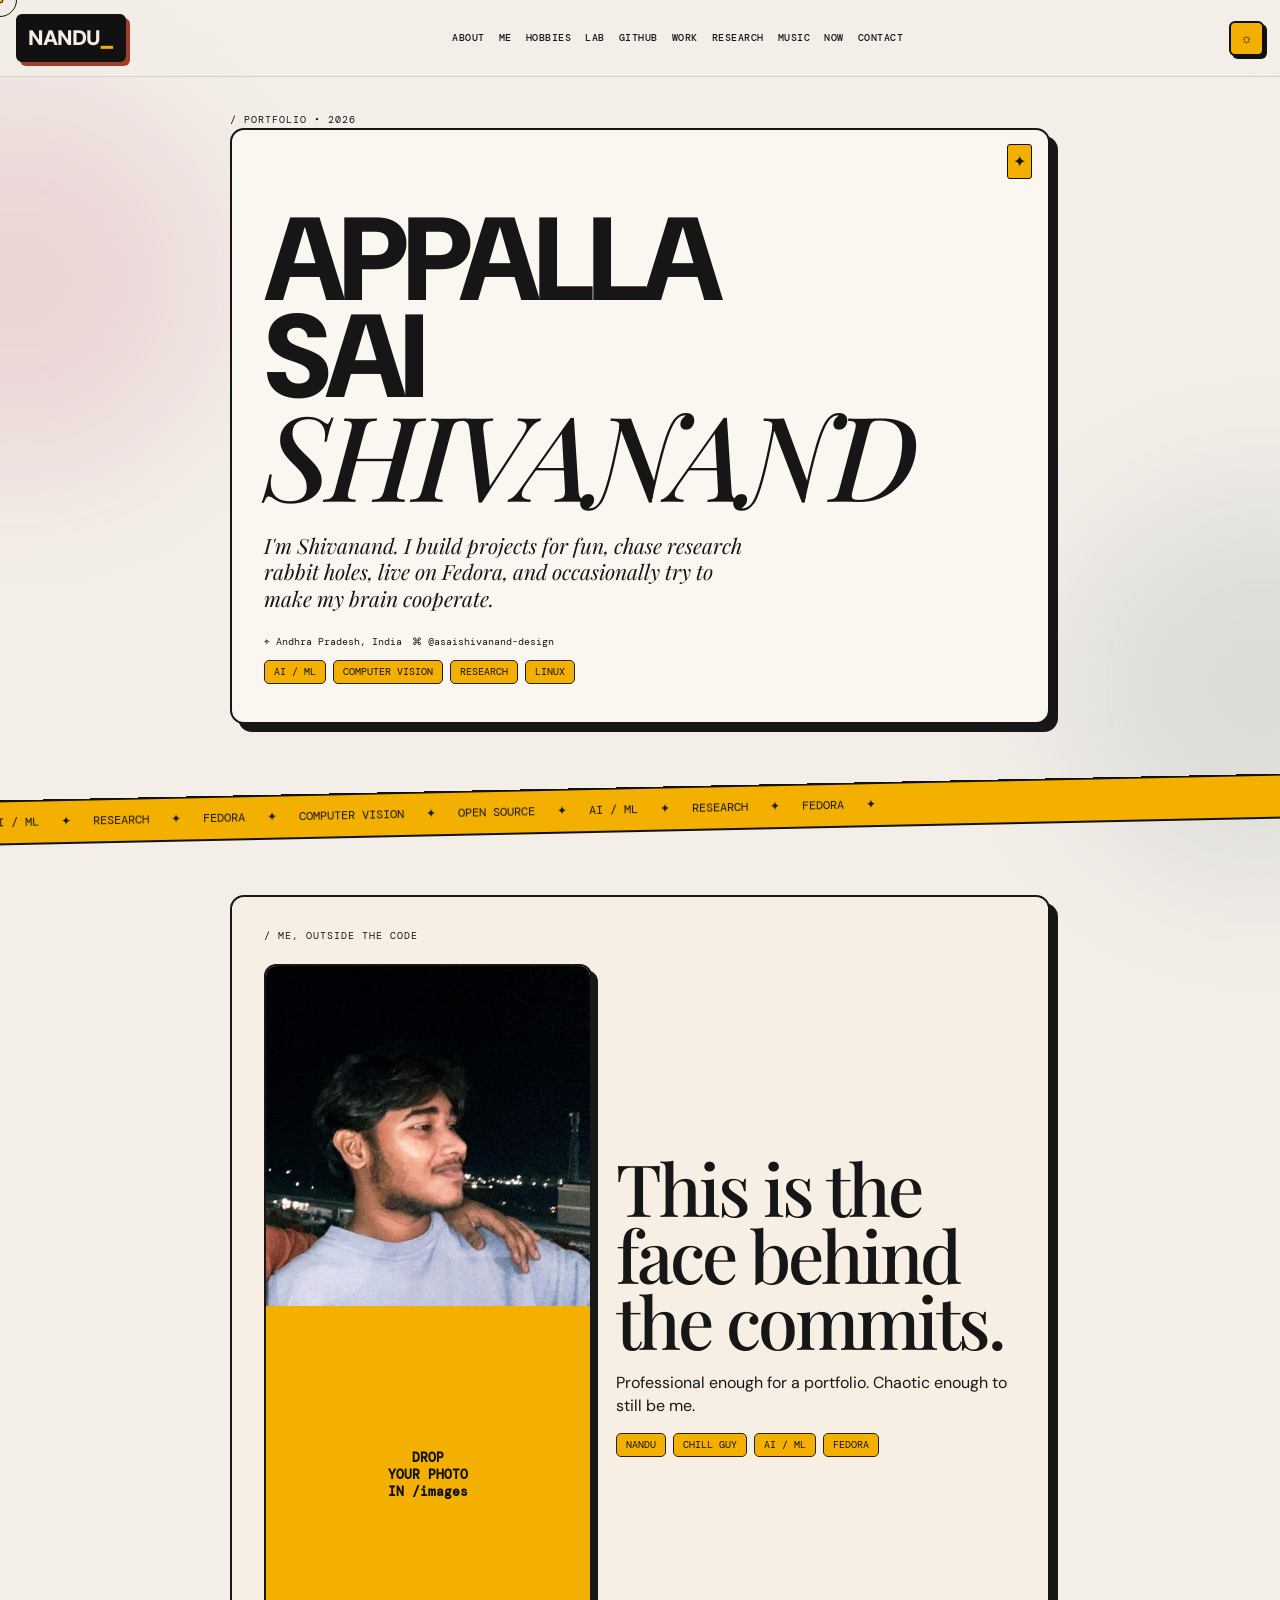
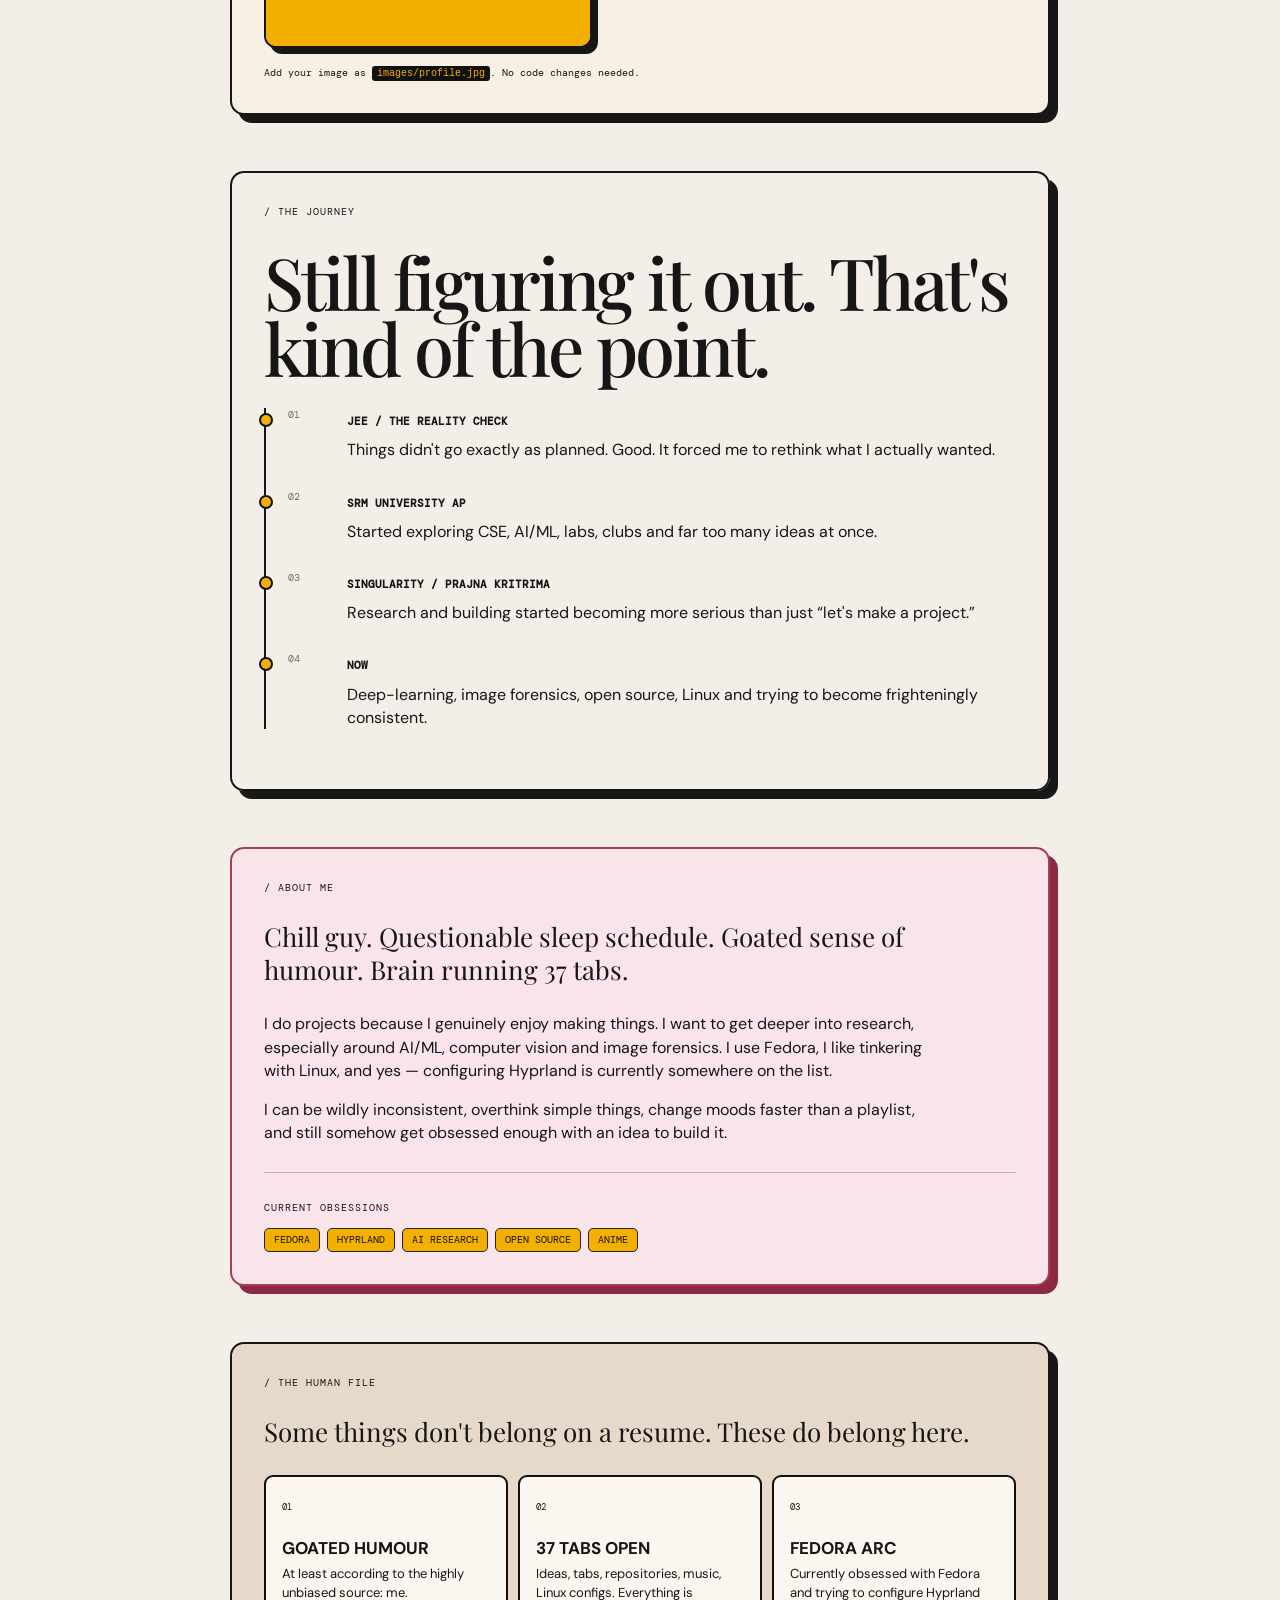
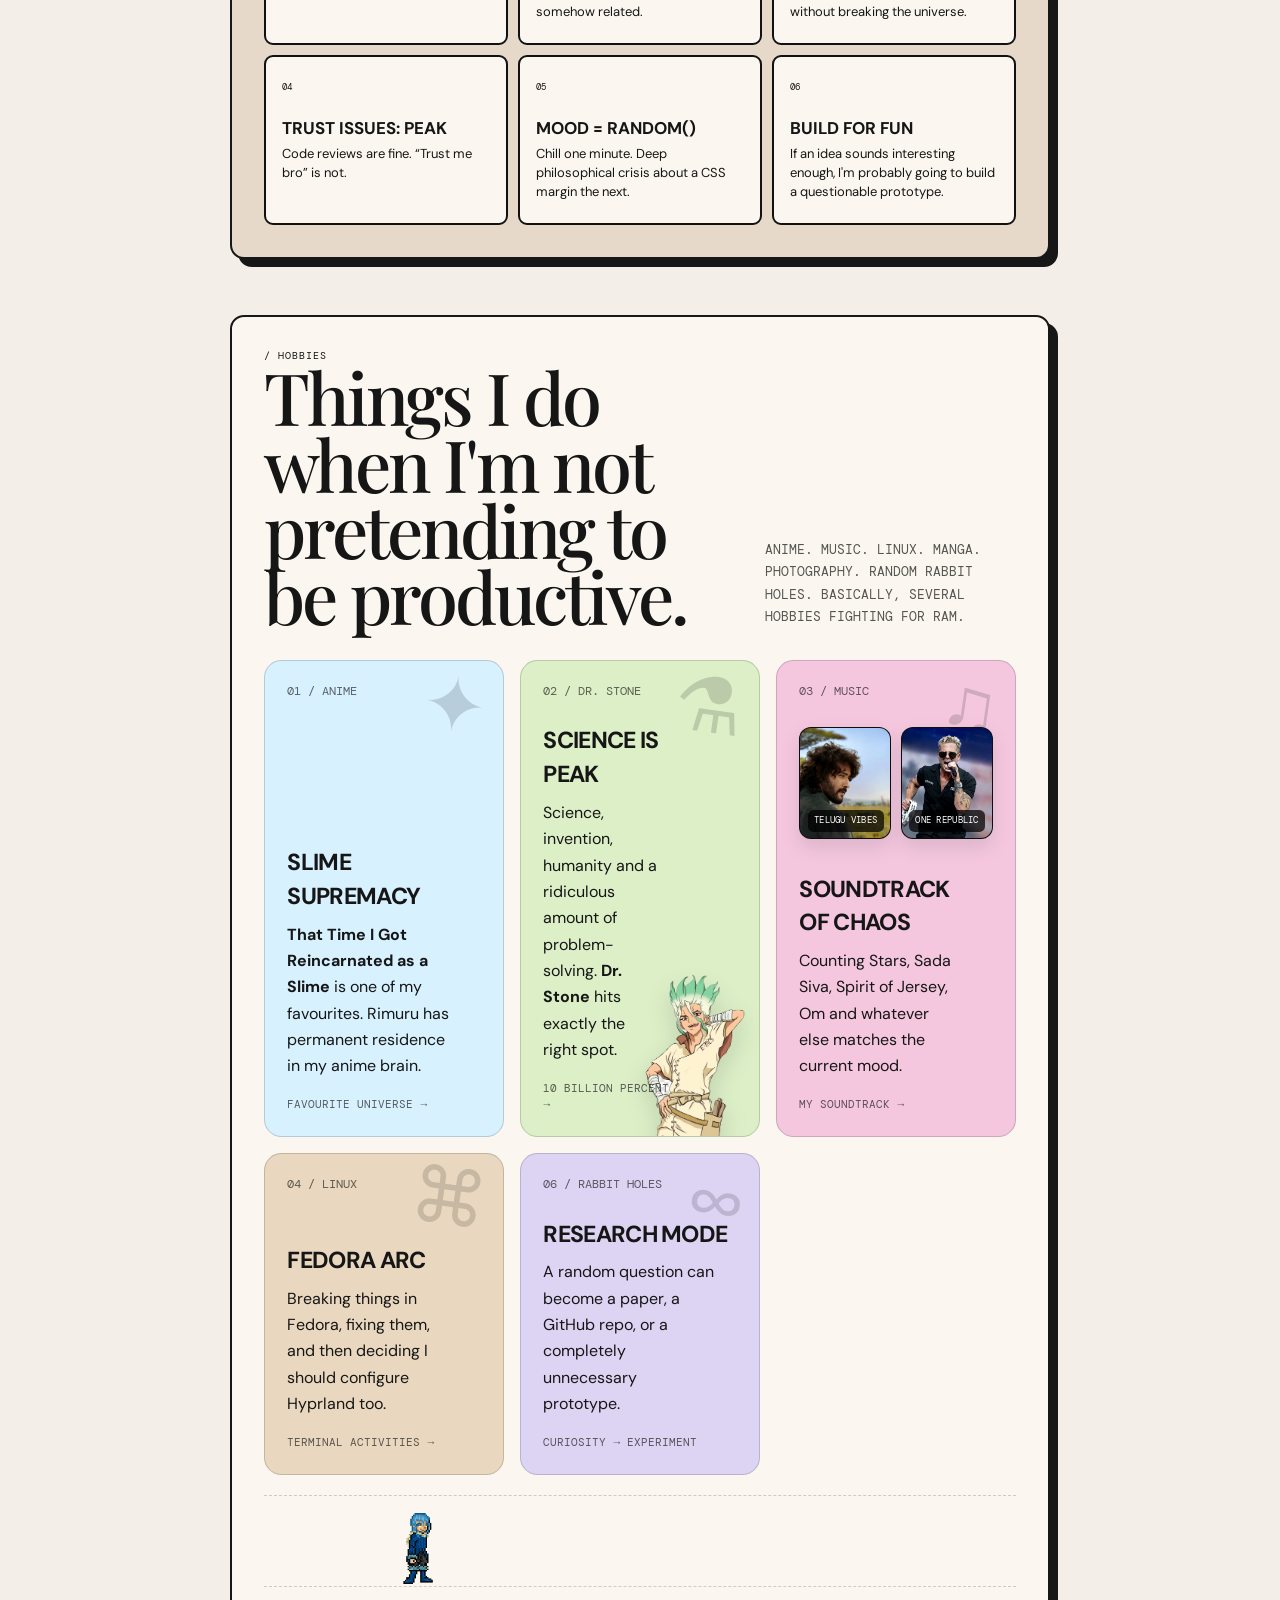
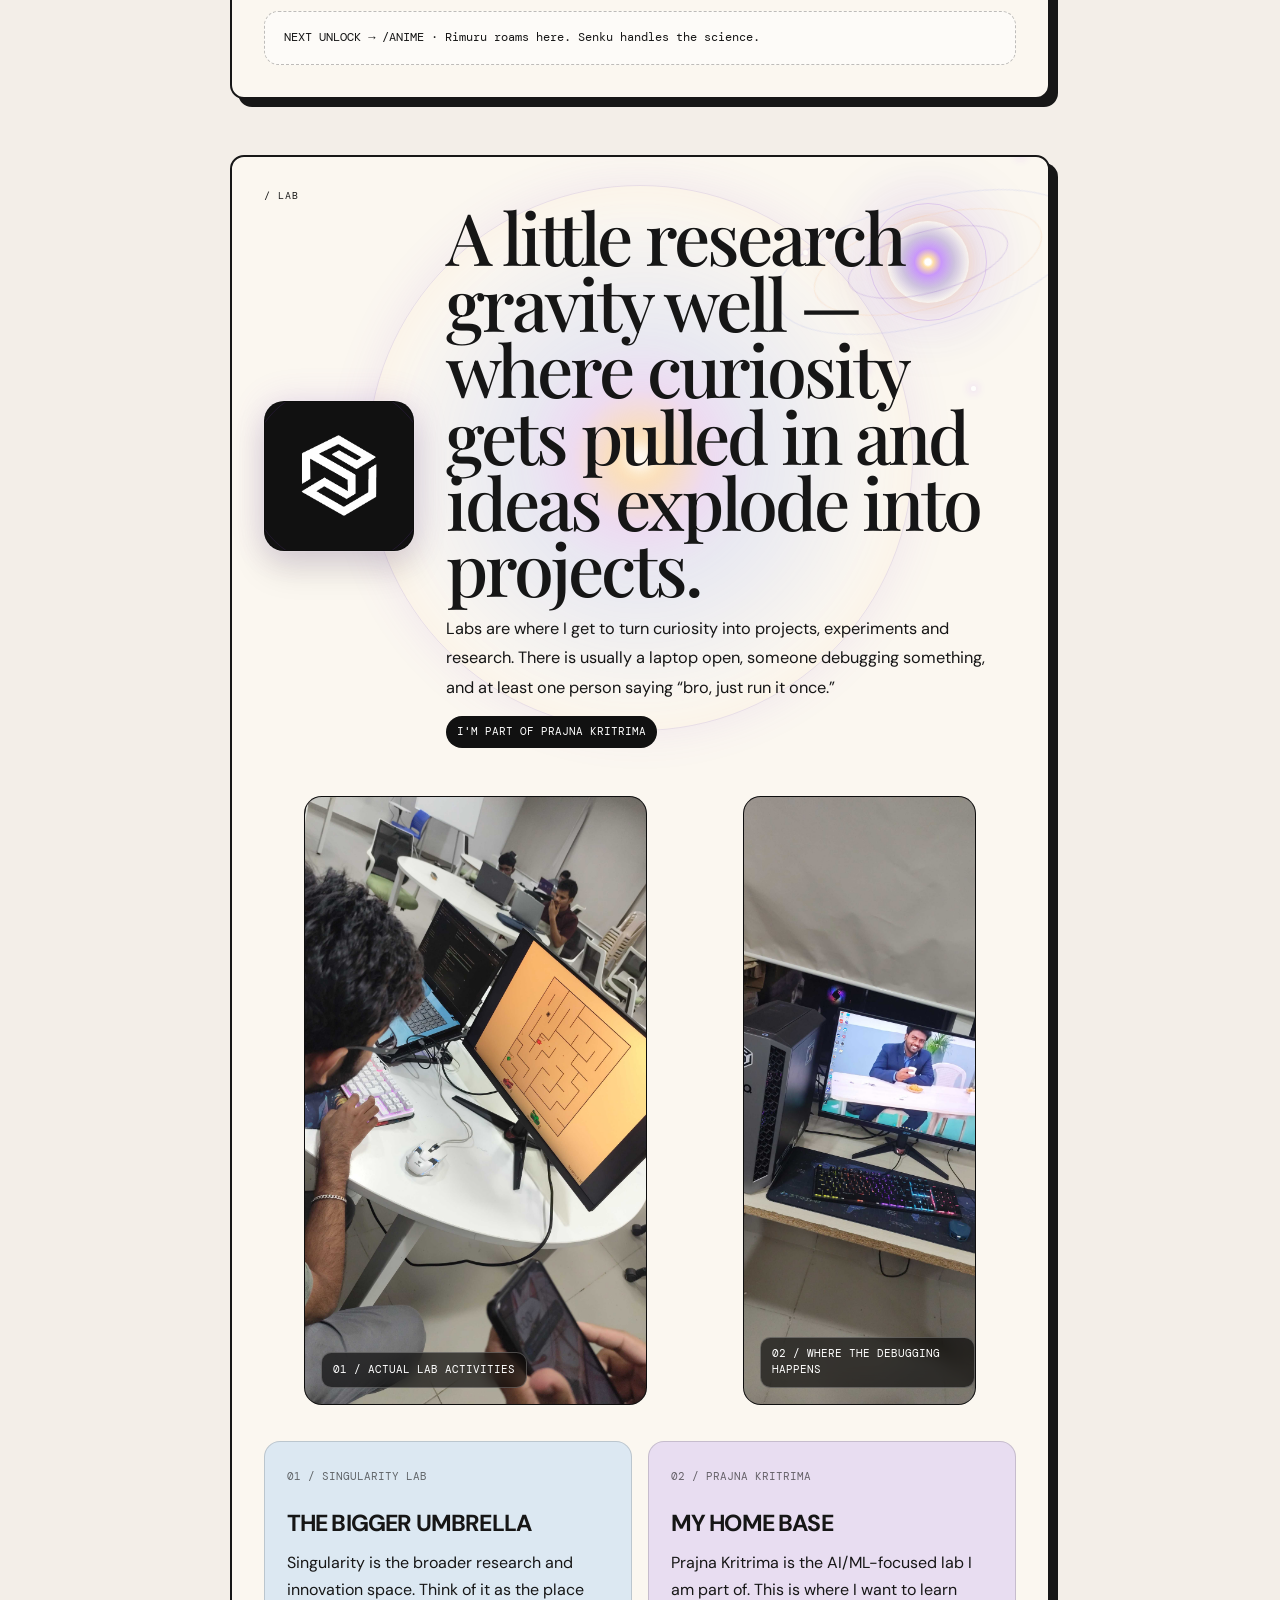
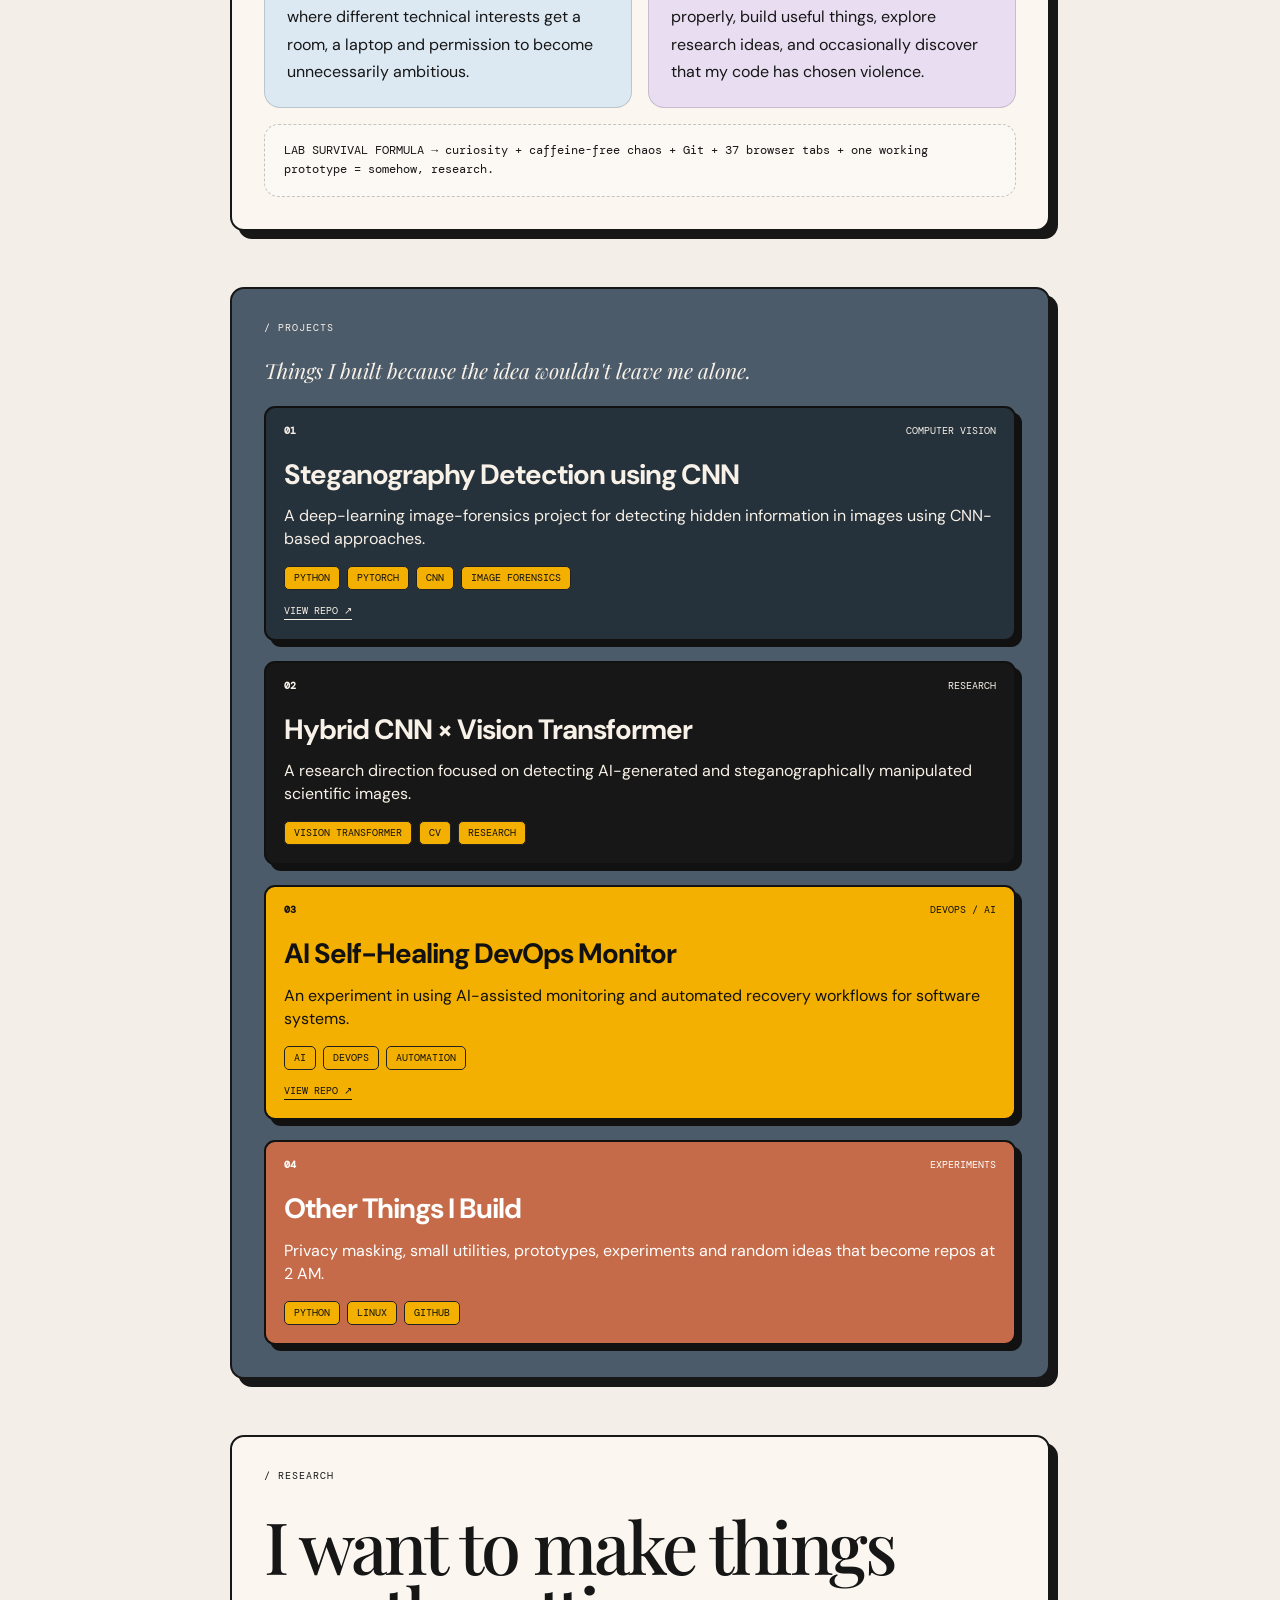
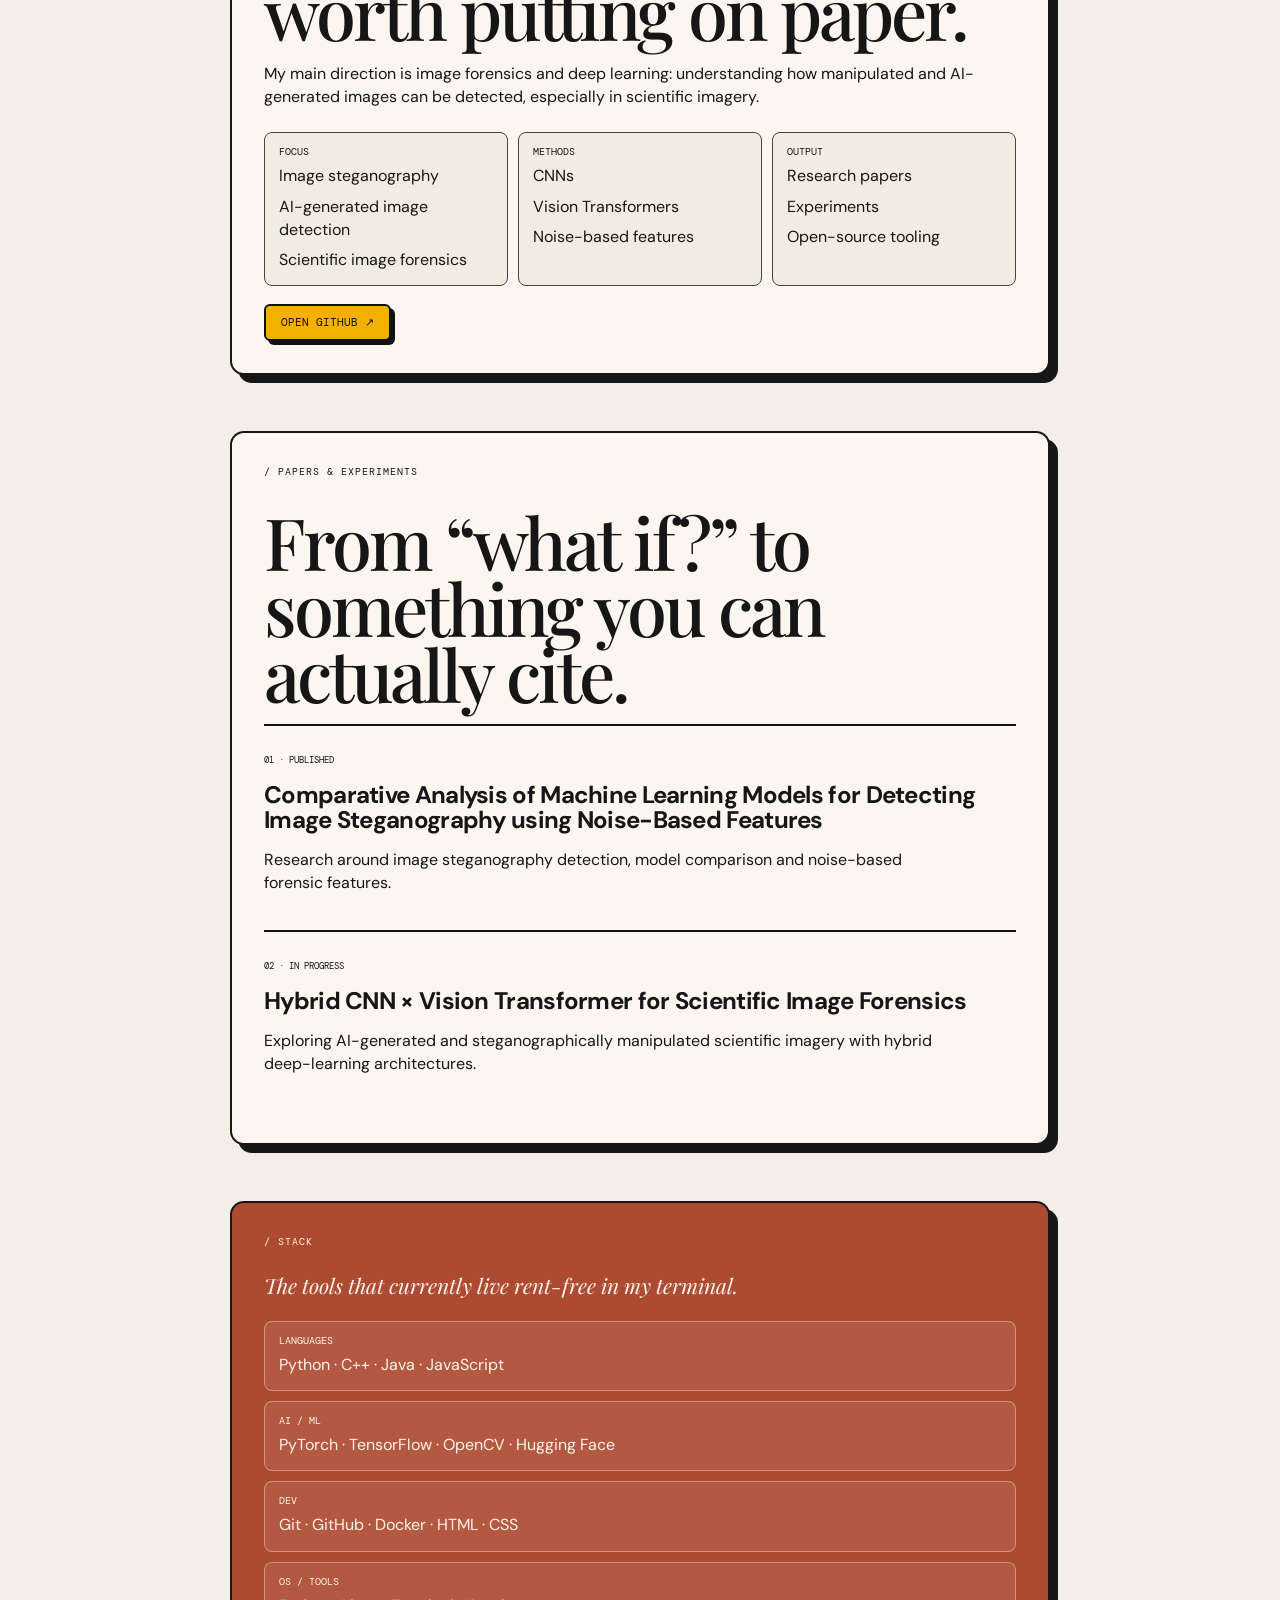
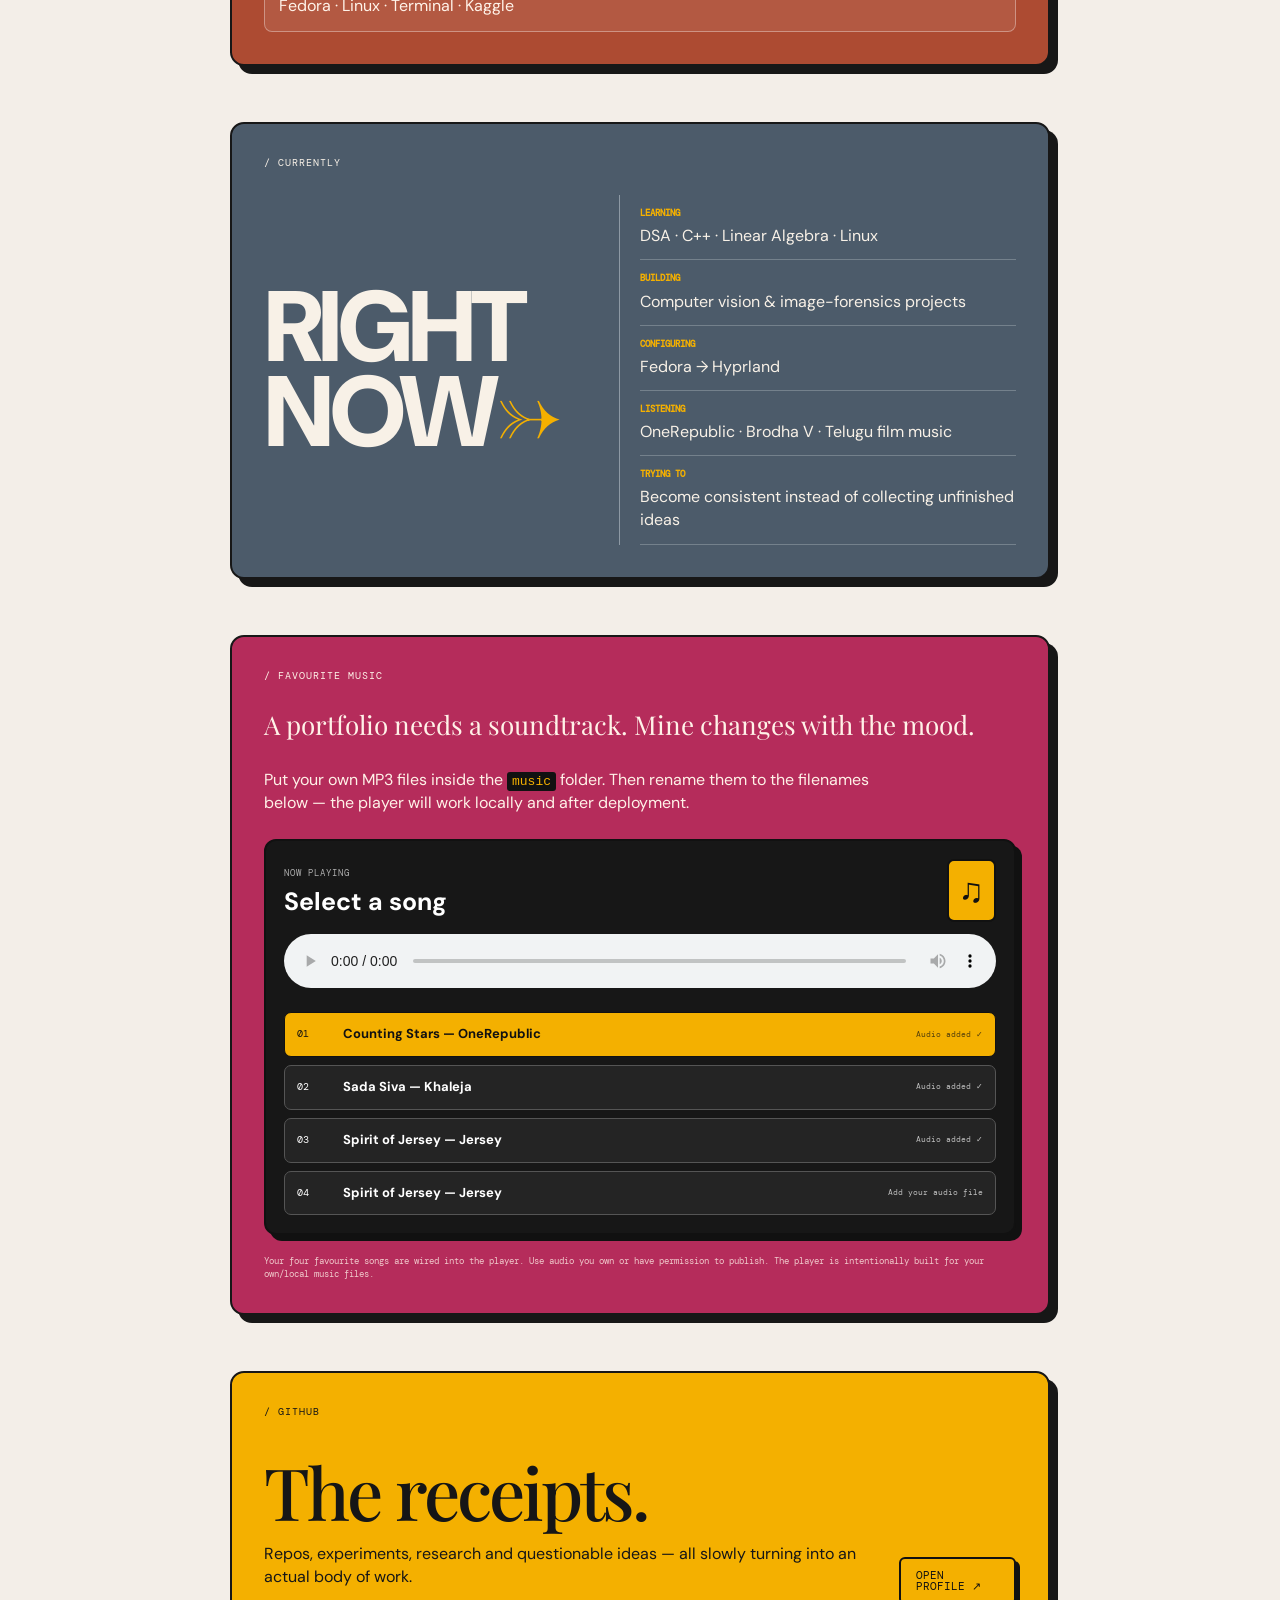
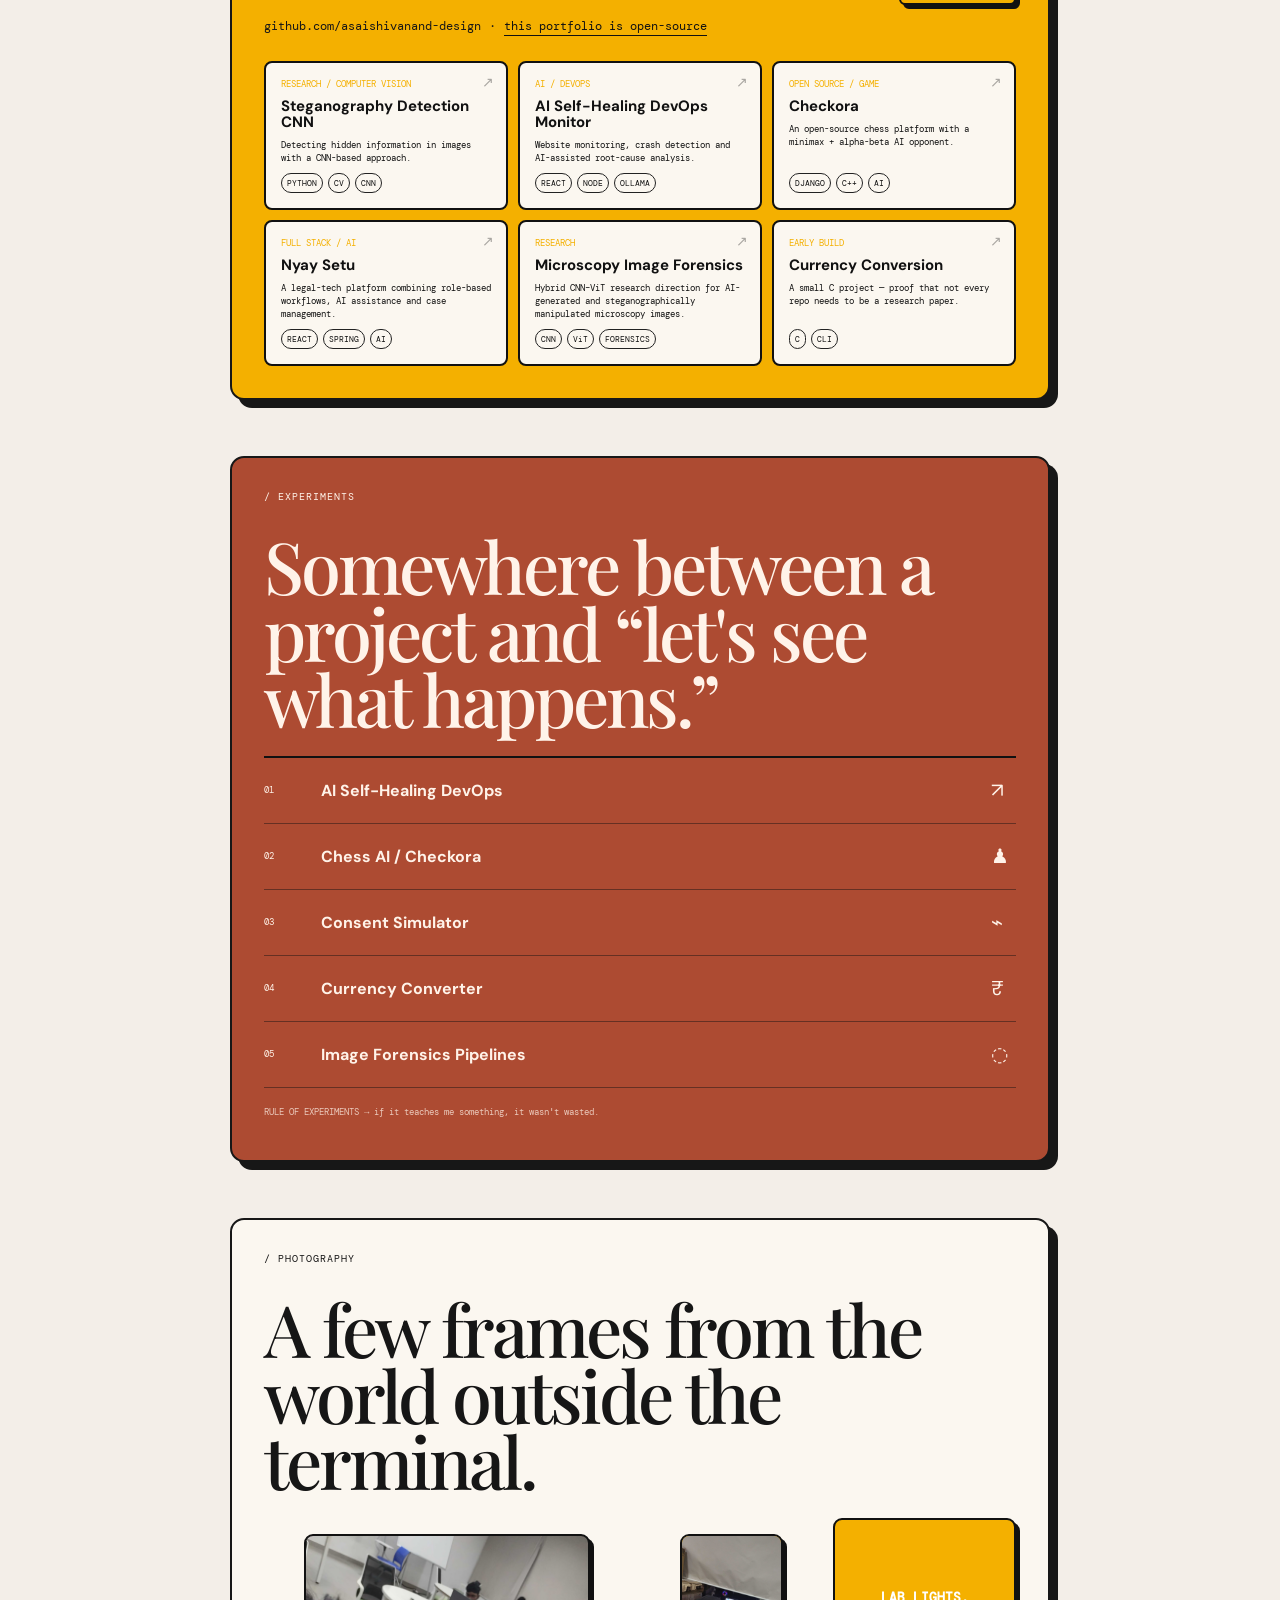
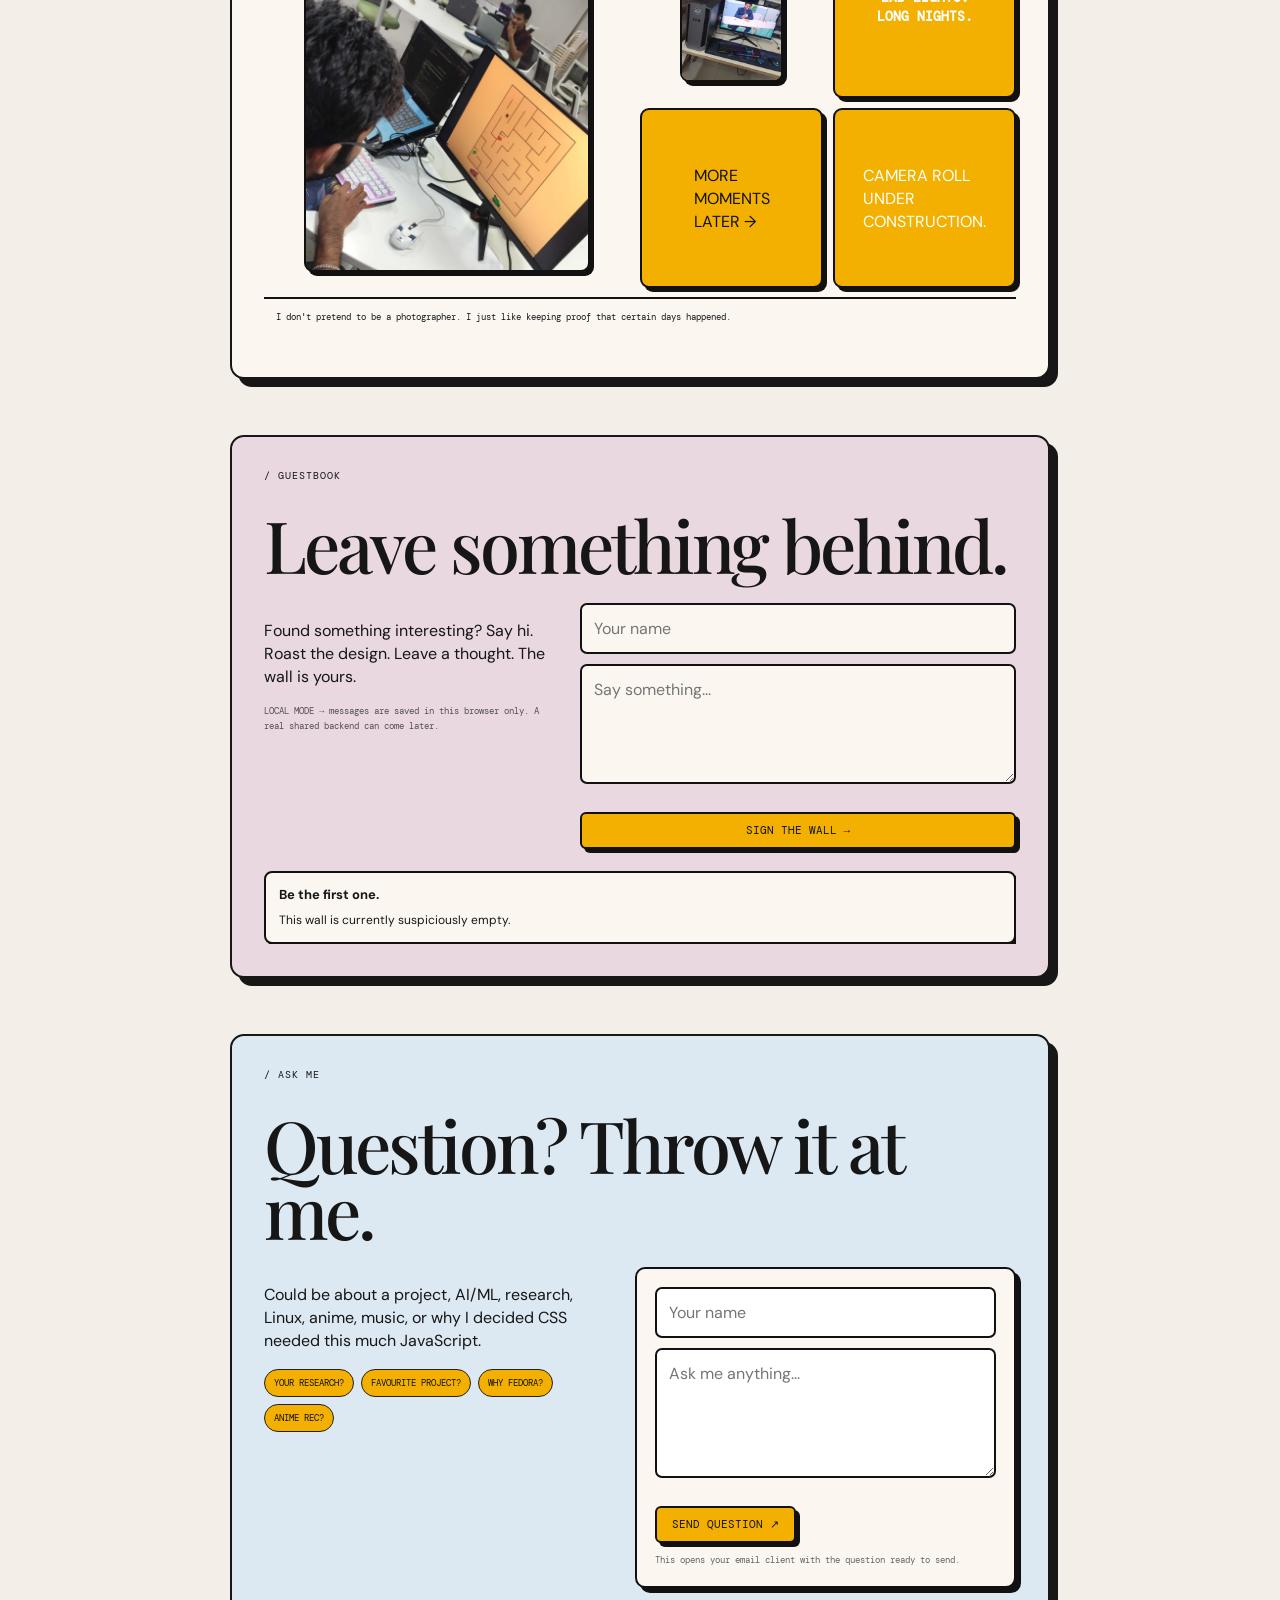
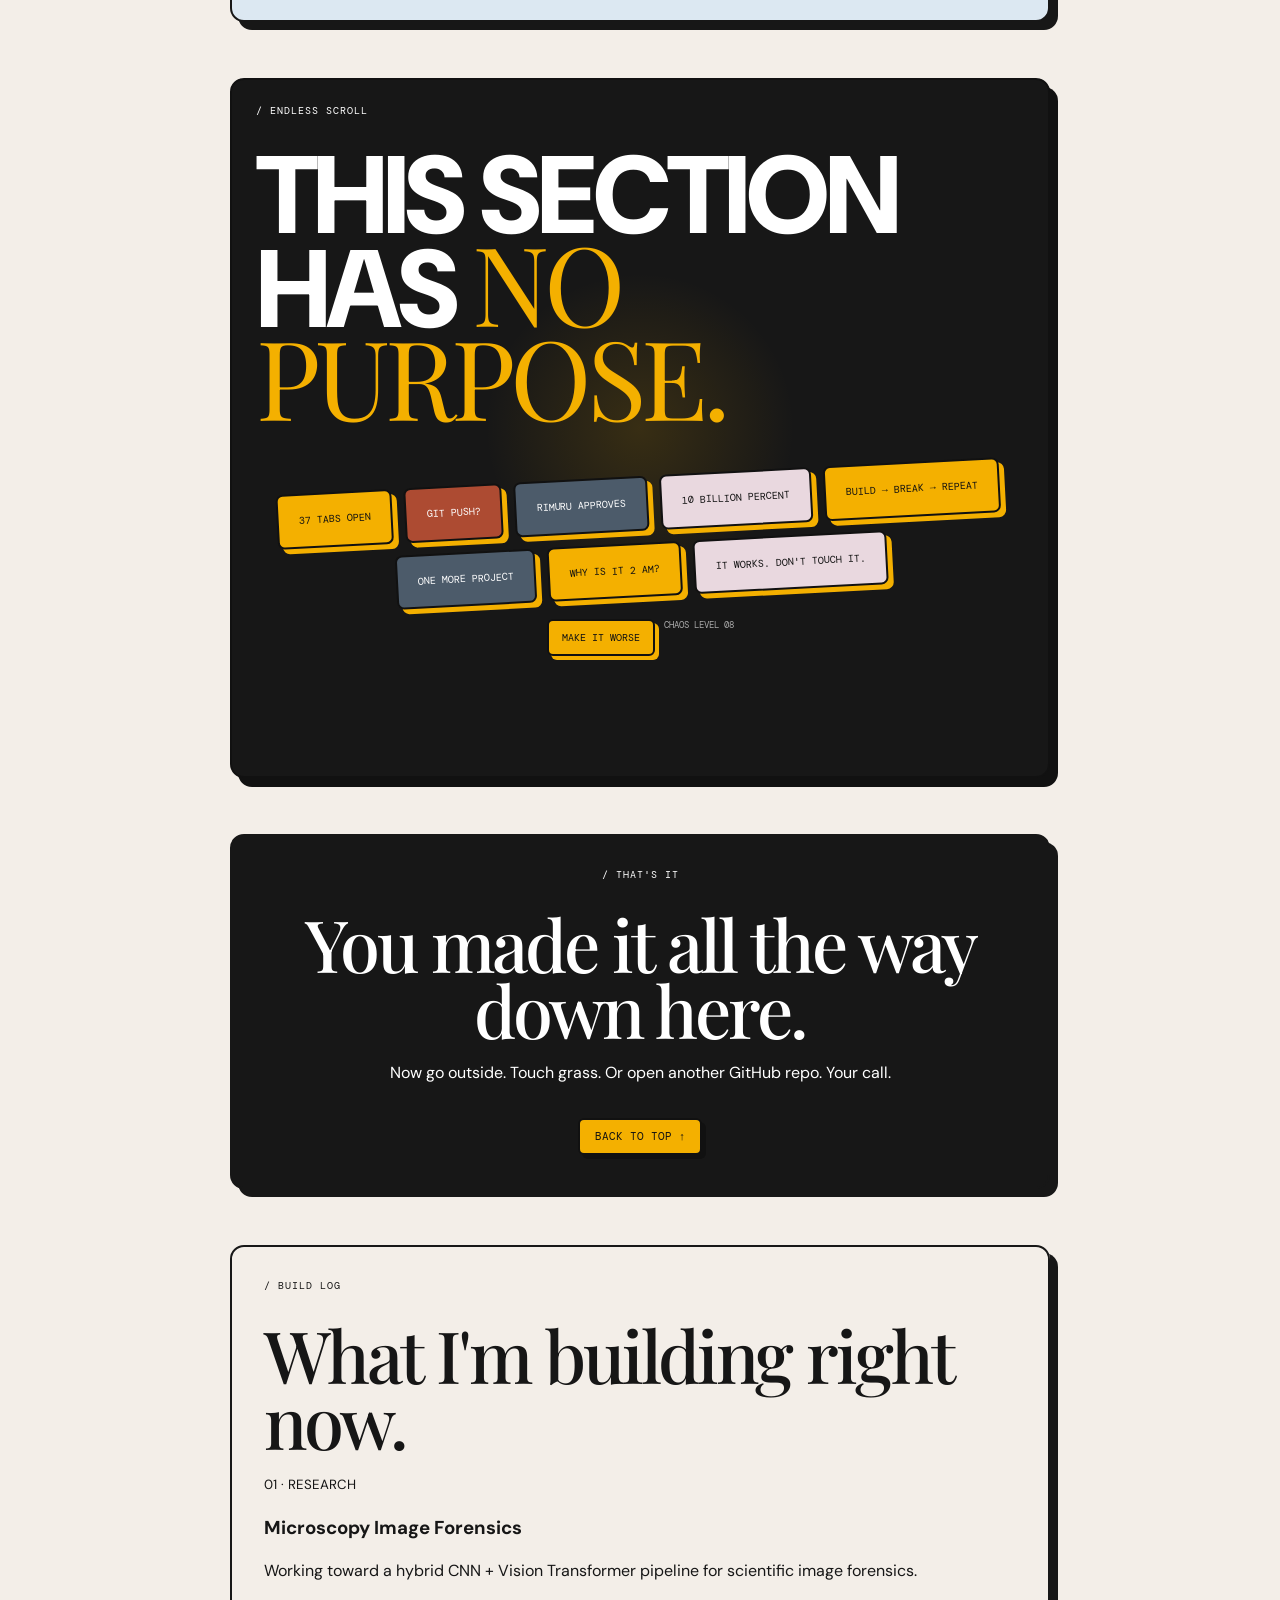
==== commit 36701b59: "feat: add current build log section" ====
--- a/index.html
+++ b/index.html
@@ -1332,6 +1332,18 @@
       </div>
     </section>
 
+    <section id="activity" class="section-pad">
+      <div class="hero-card activity-card reveal">
+        <div class="section-kicker">/ BUILD LOG</div>
+        <p class="display">What I'm building right now.</p>
+        <div class="activity-grid">
+          <article class="activity-item"><small>01 · RESEARCH</small><h3>Microscopy Image Forensics</h3><p>Working toward a hybrid CNN + Vision Transformer pipeline for scientific image forensics.</p><span>IN PROGRESS</span></article>
+          <article class="activity-item"><small>02 · DEVELOPMENT</small><h3>Backend + Full Stack</h3><p>Building practical systems with Python, FastAPI, Java, Spring Boot and modern frontend tools.</p><span>LEARNING BY BUILDING</span></article>
+          <article class="activity-item"><small>03 · COMMUNITY</small><h3>Open Source</h3><p>Using branches, commits and pull requests to keep the portfolio and projects developed in public.</p><span>OPEN TO COLLABORATION</span></article>
+        </div>
+      </div>
+    </section>
+
     <section id="contact" class="section-pad contact">
       <div class="contact-intro"><div class="section-kicker">/ FIND ME</div><p class="italic">Let's build something interesting. Or argue about Linux configs.</p></div>
       <a class="contact-card yellow" href="mailto:asaishivanand@gmail.com"><span>✉</span><b>EMAIL</b><small>asaishivanand@gmail.com ↗</small></a>
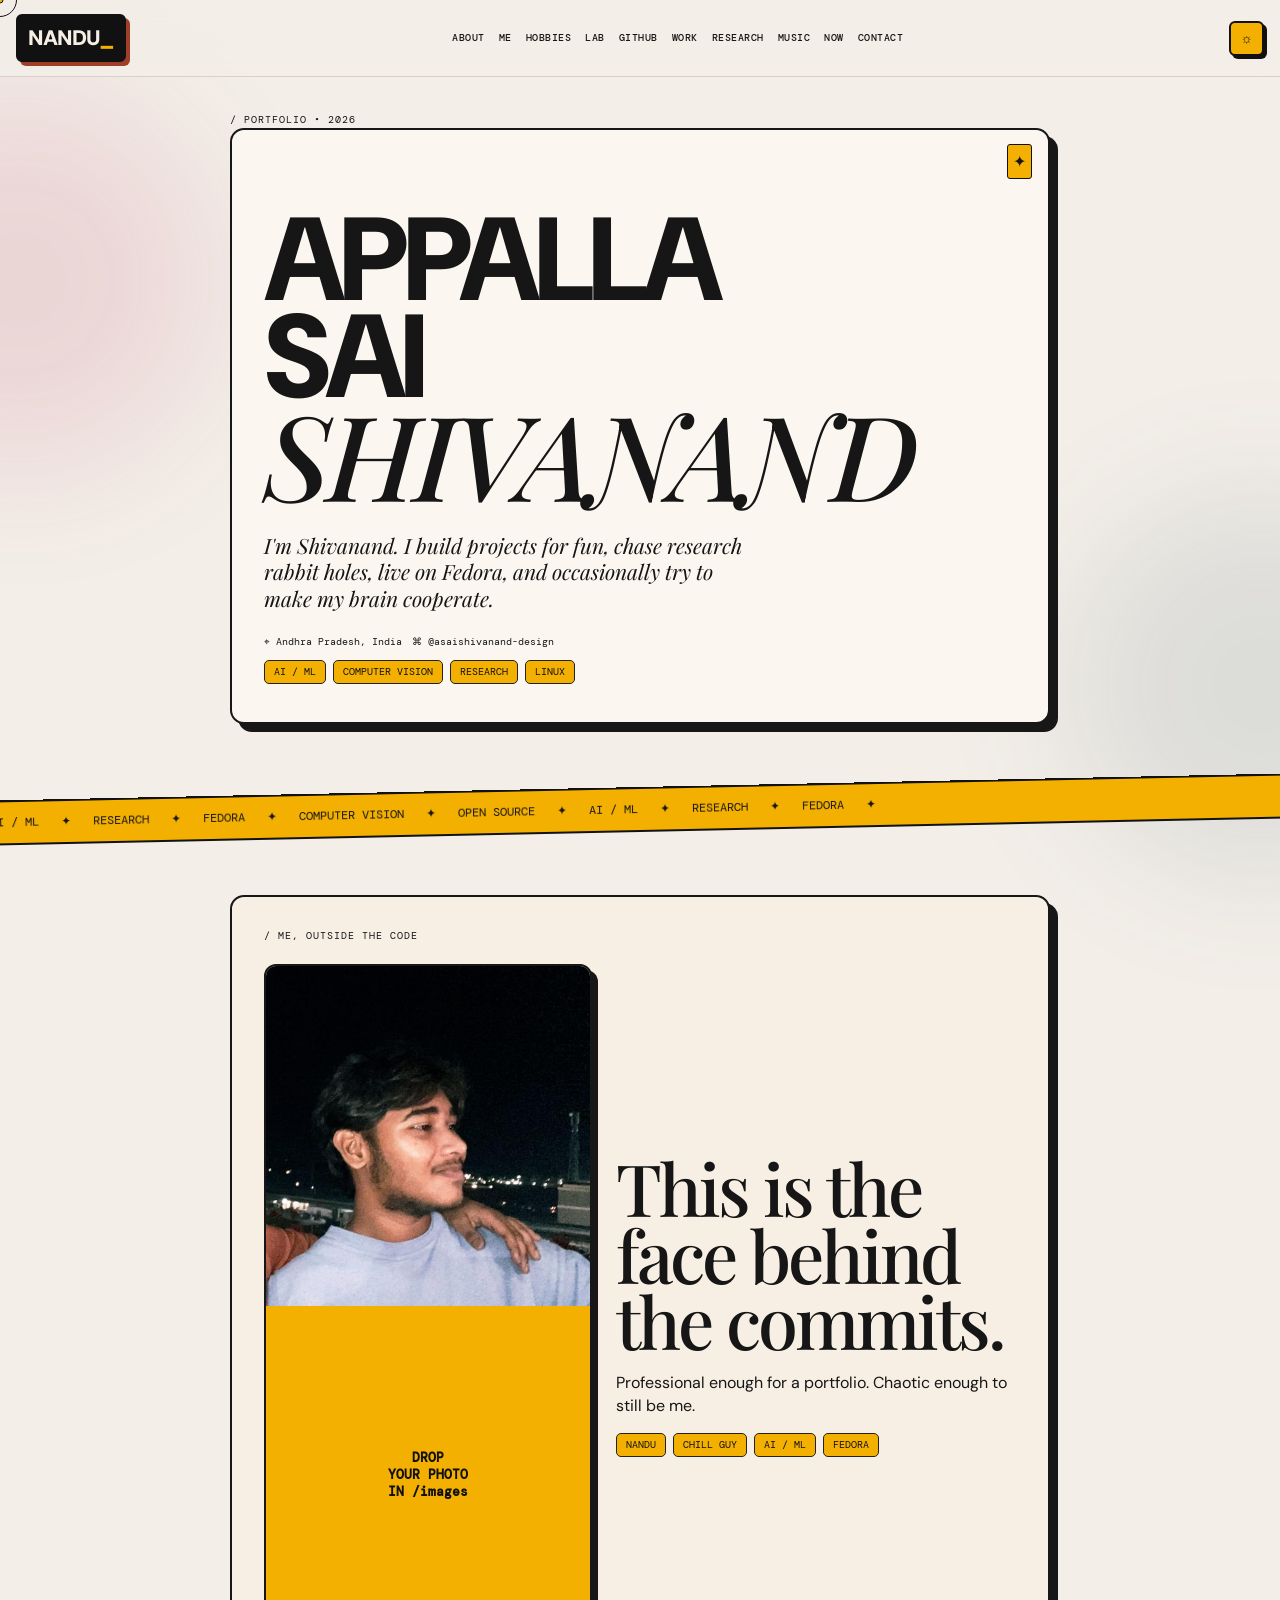
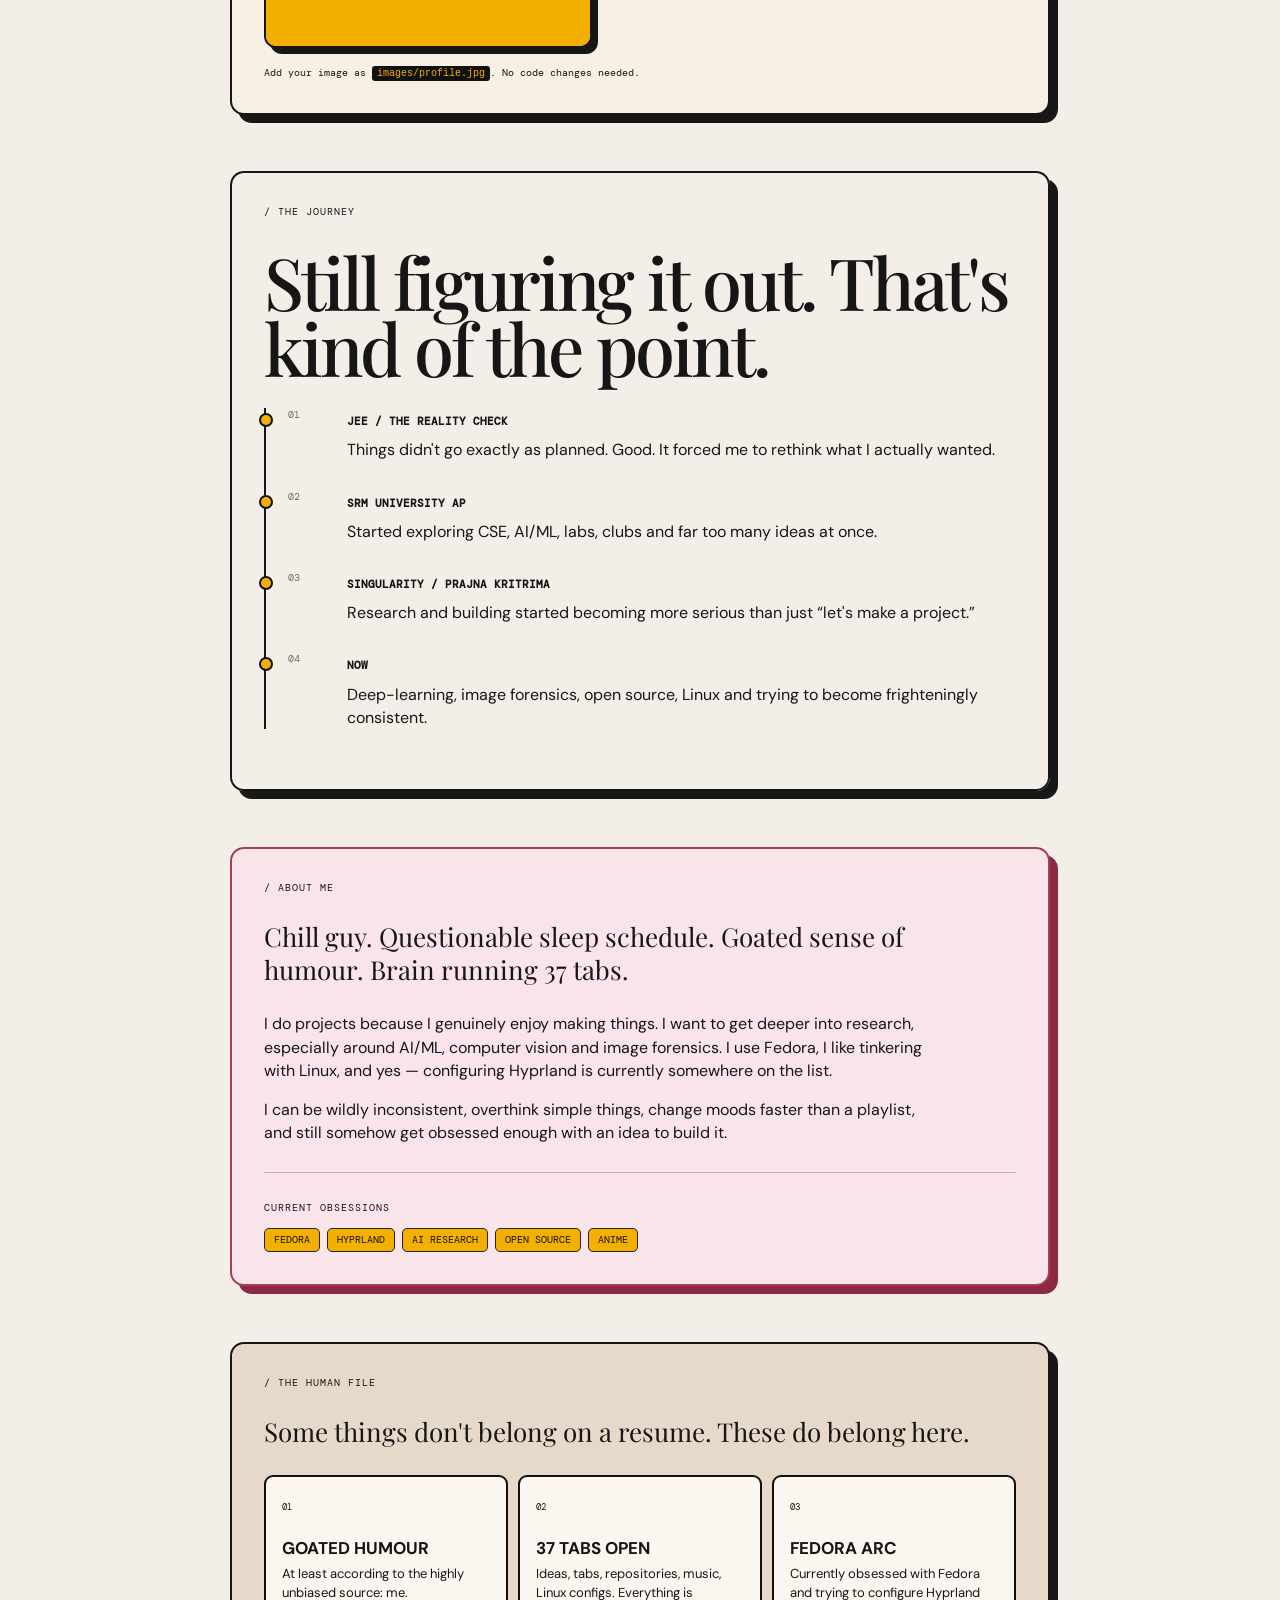
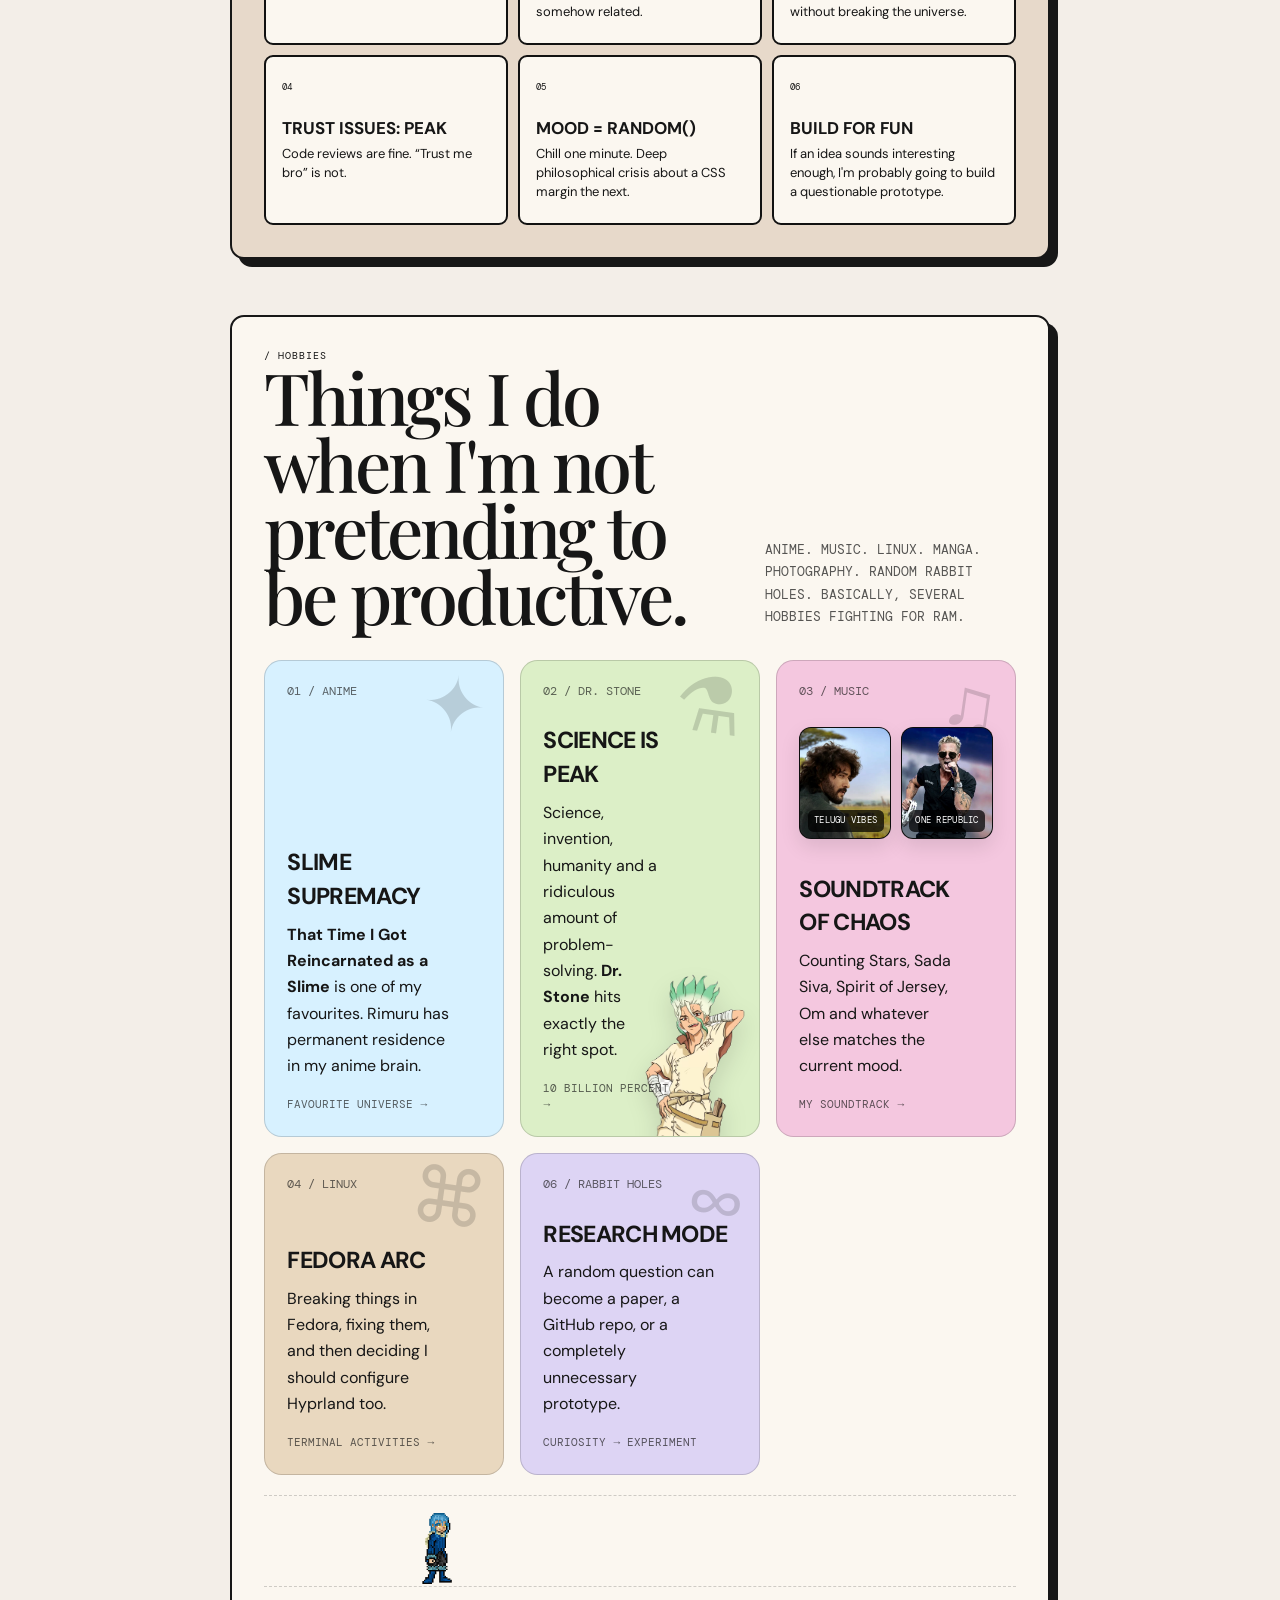
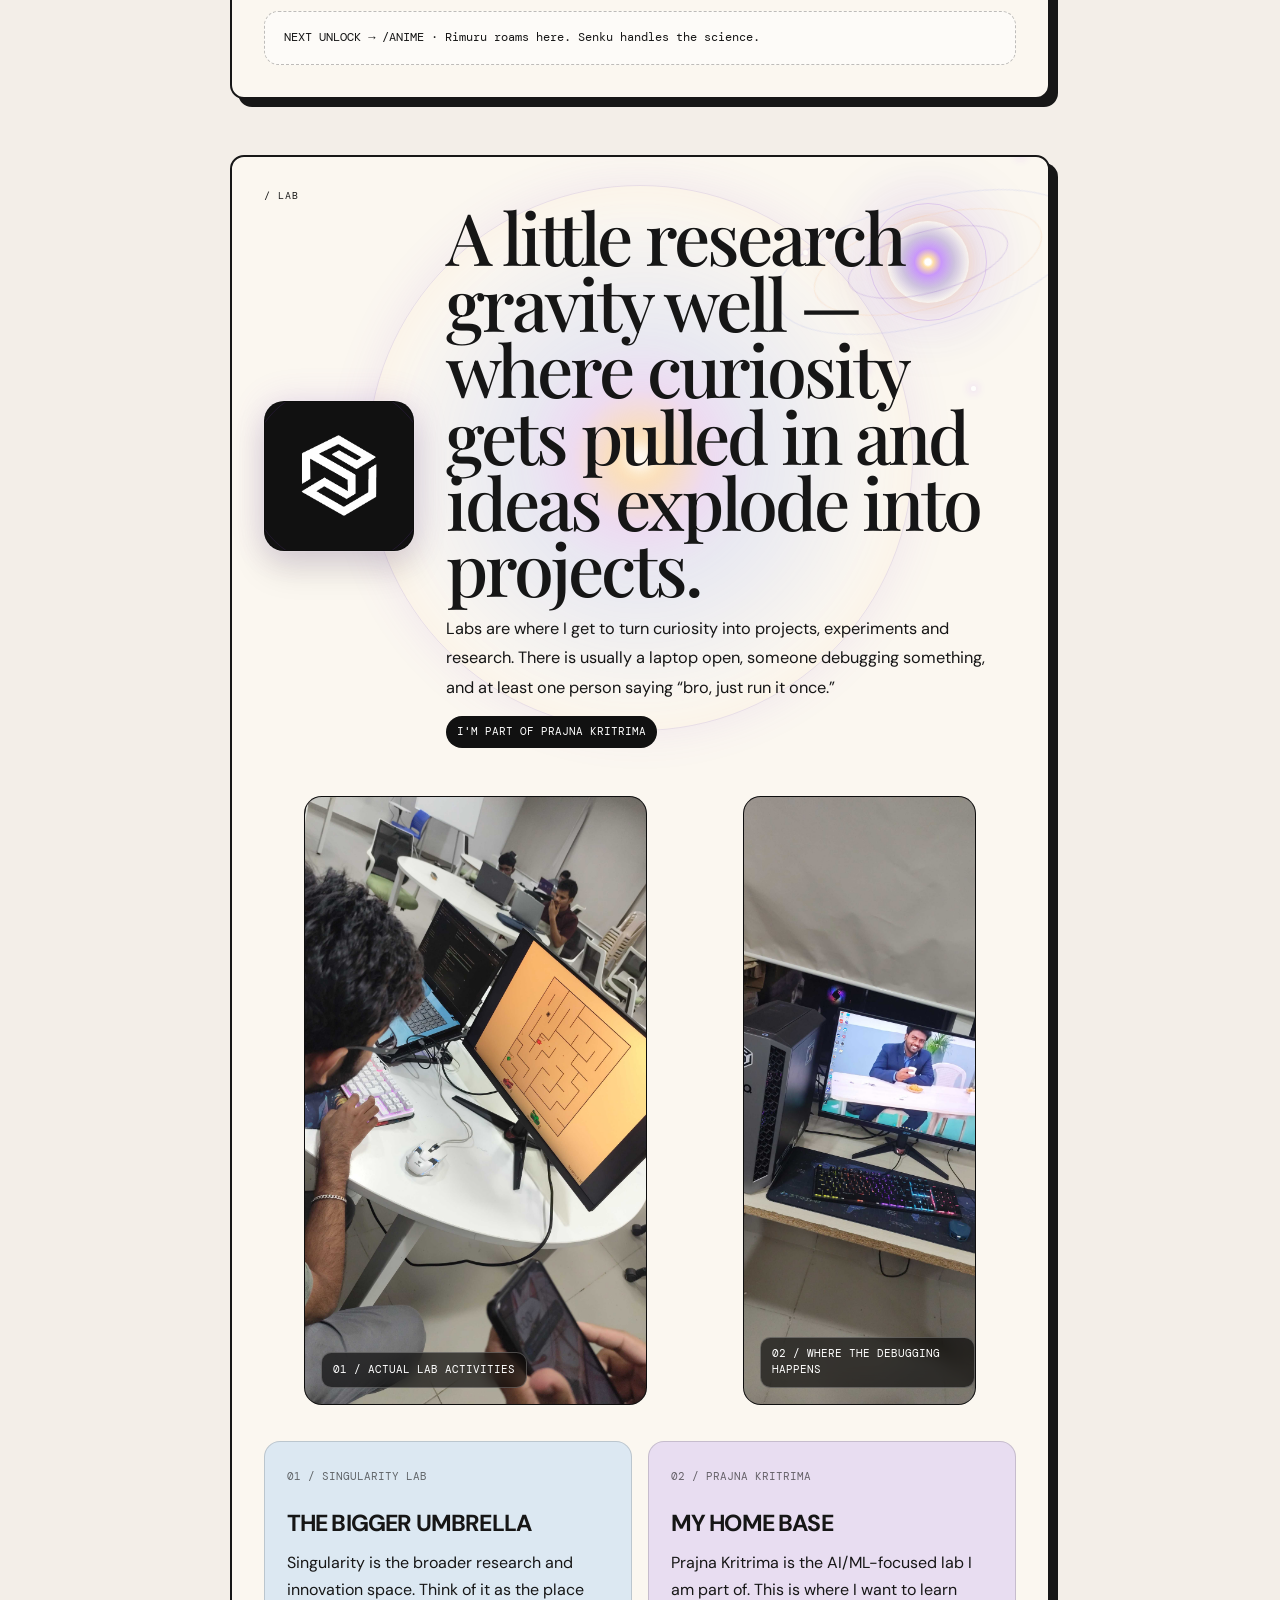
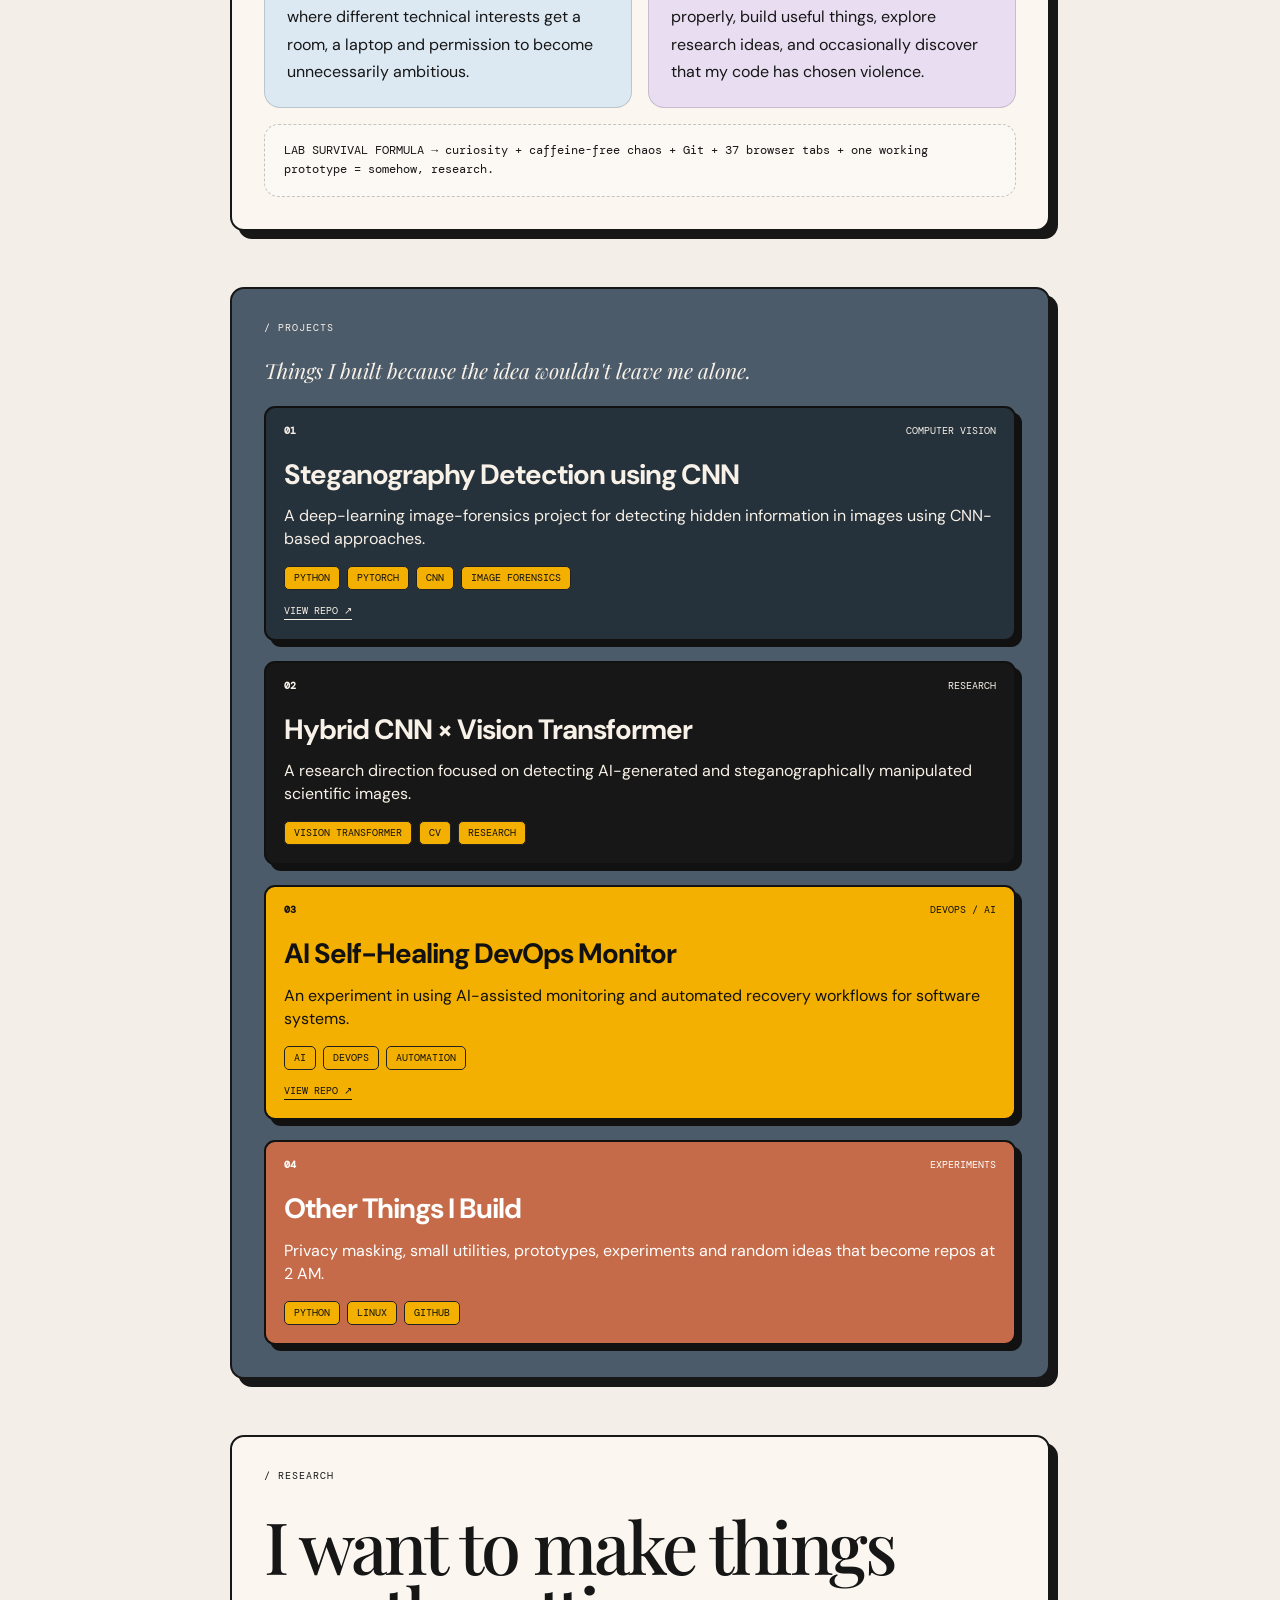
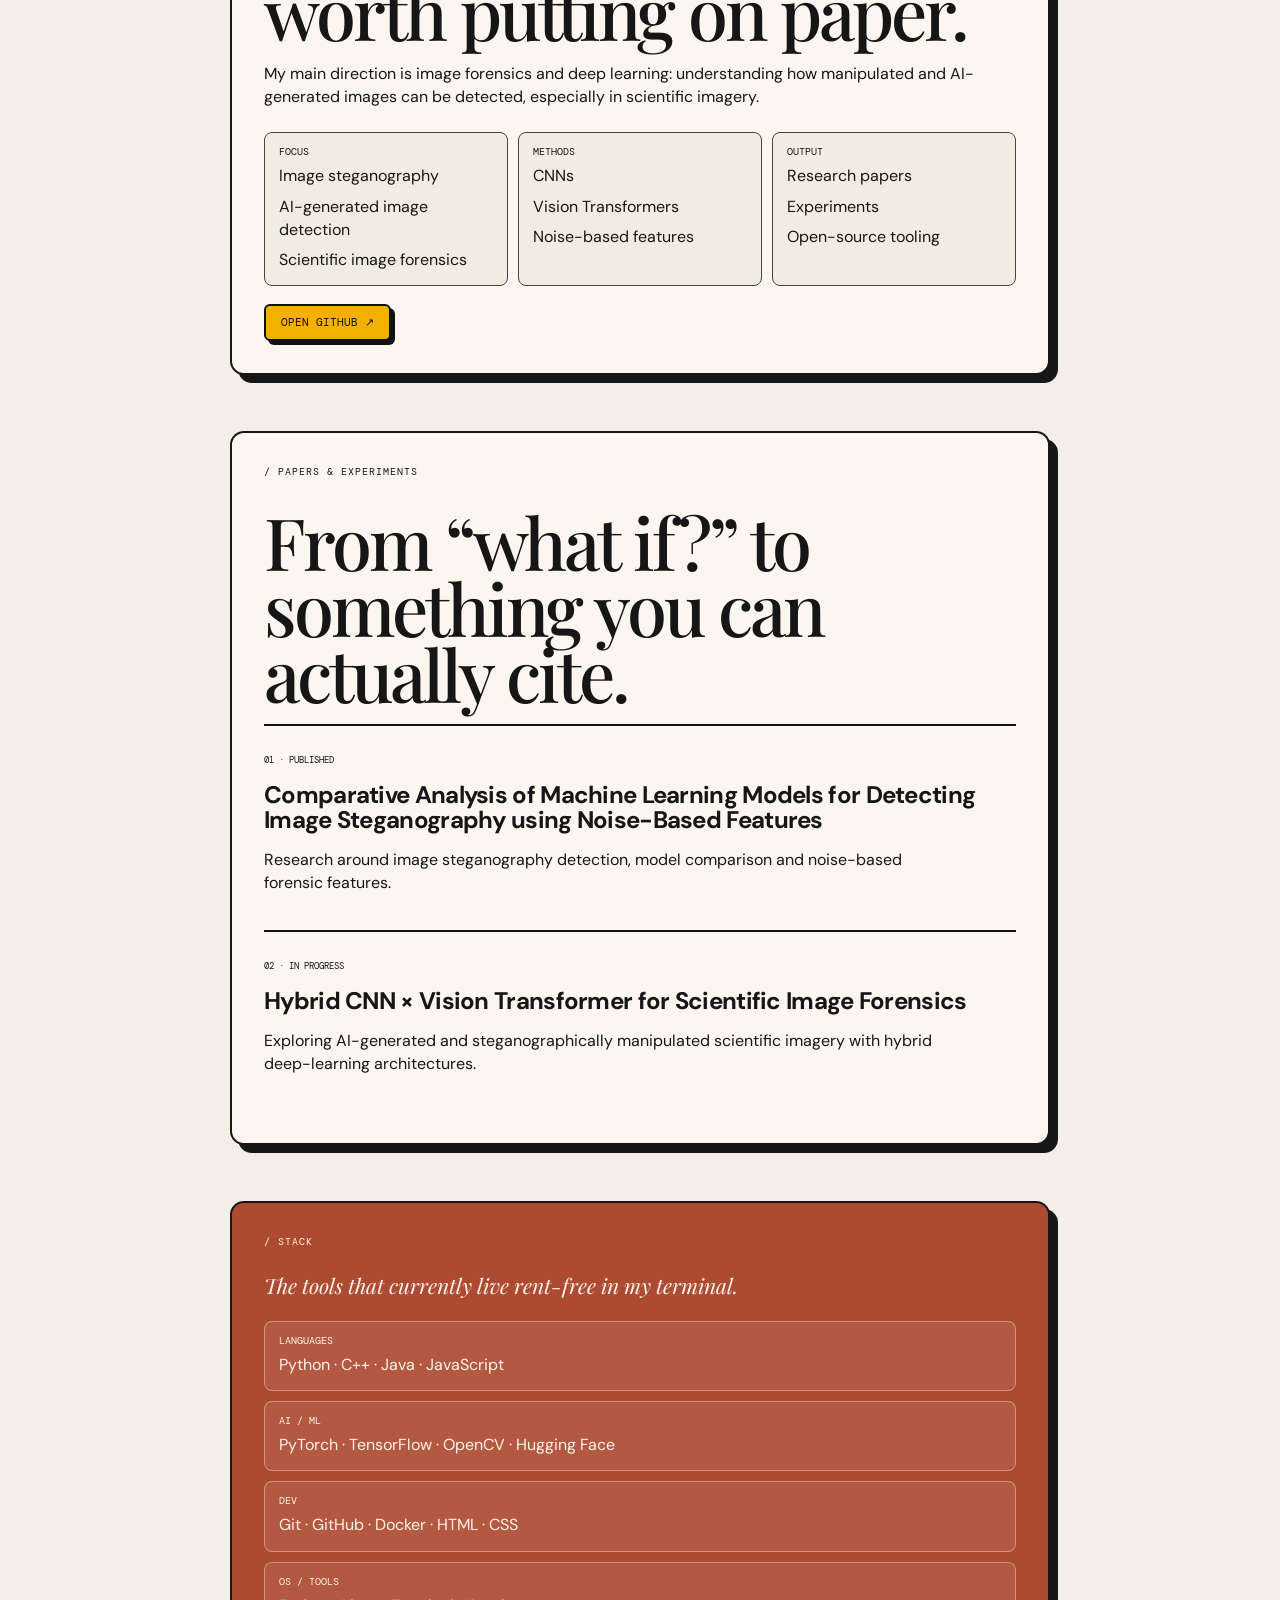
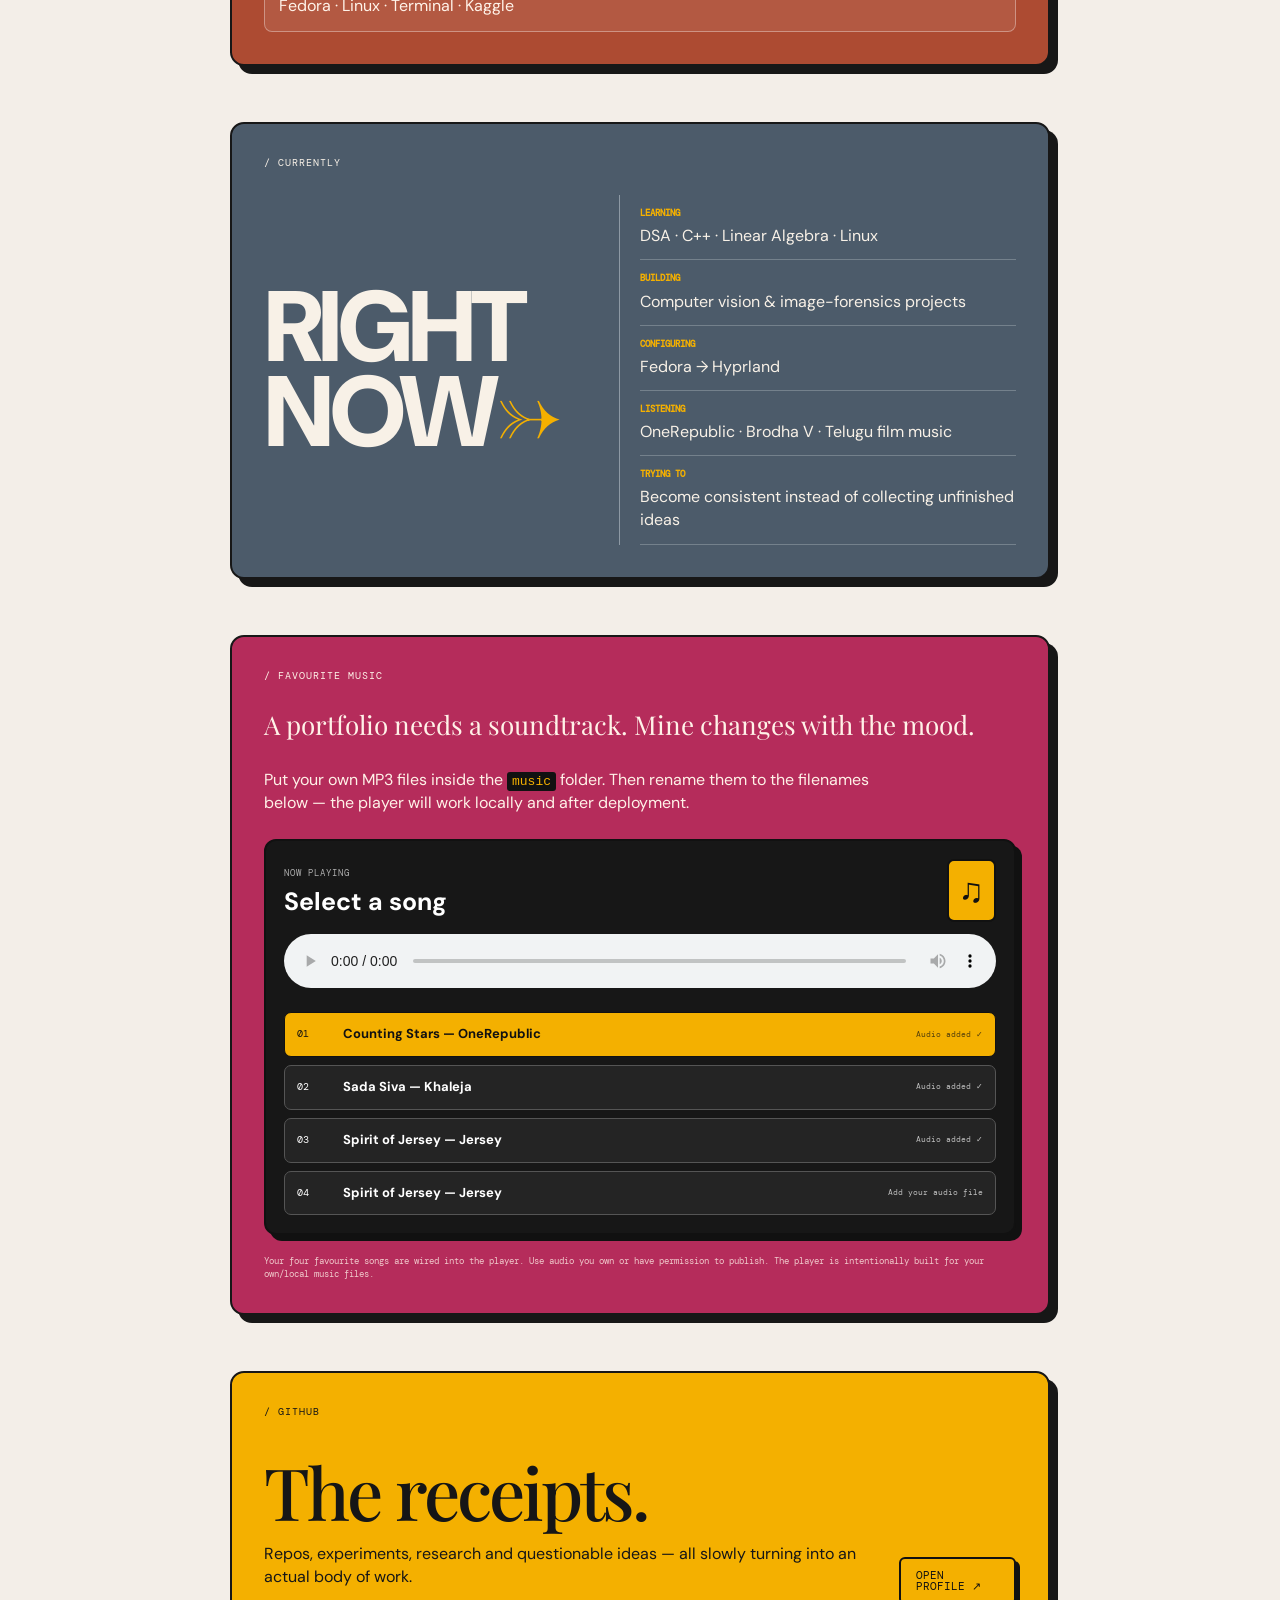
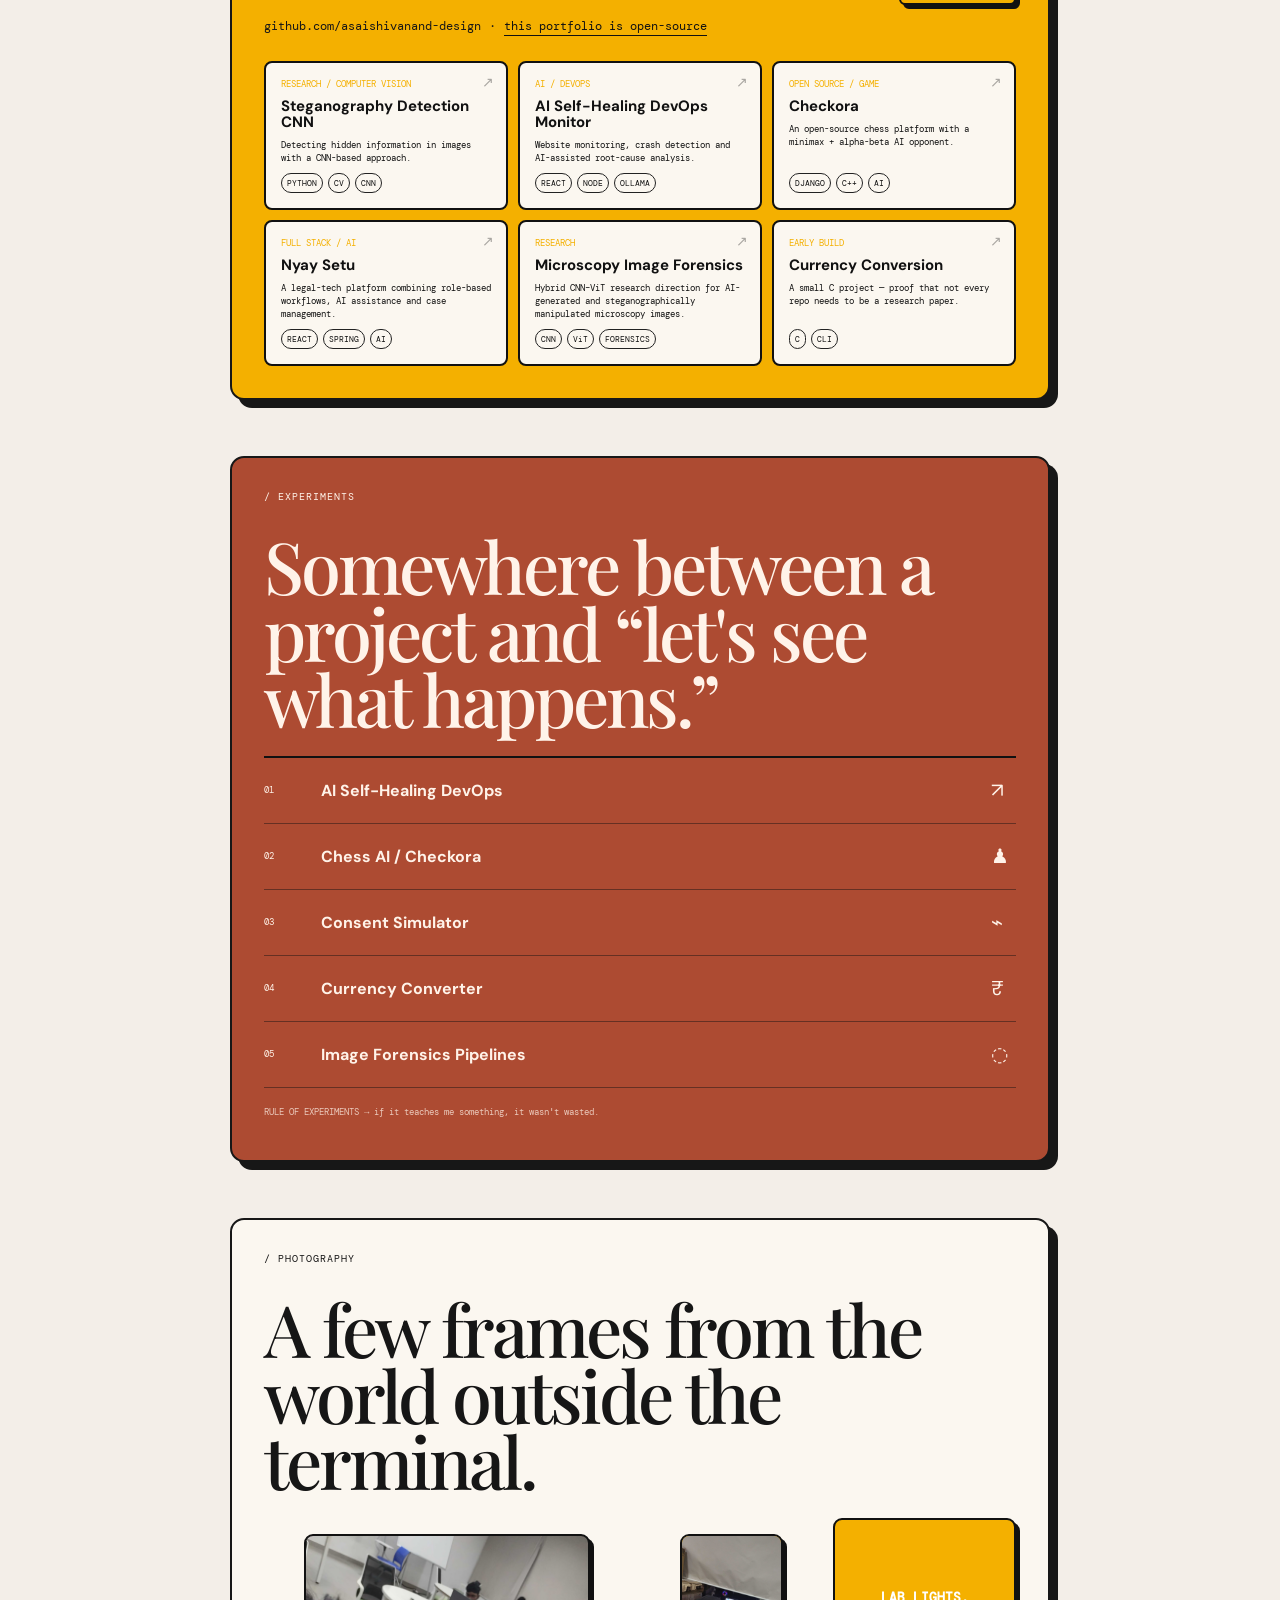
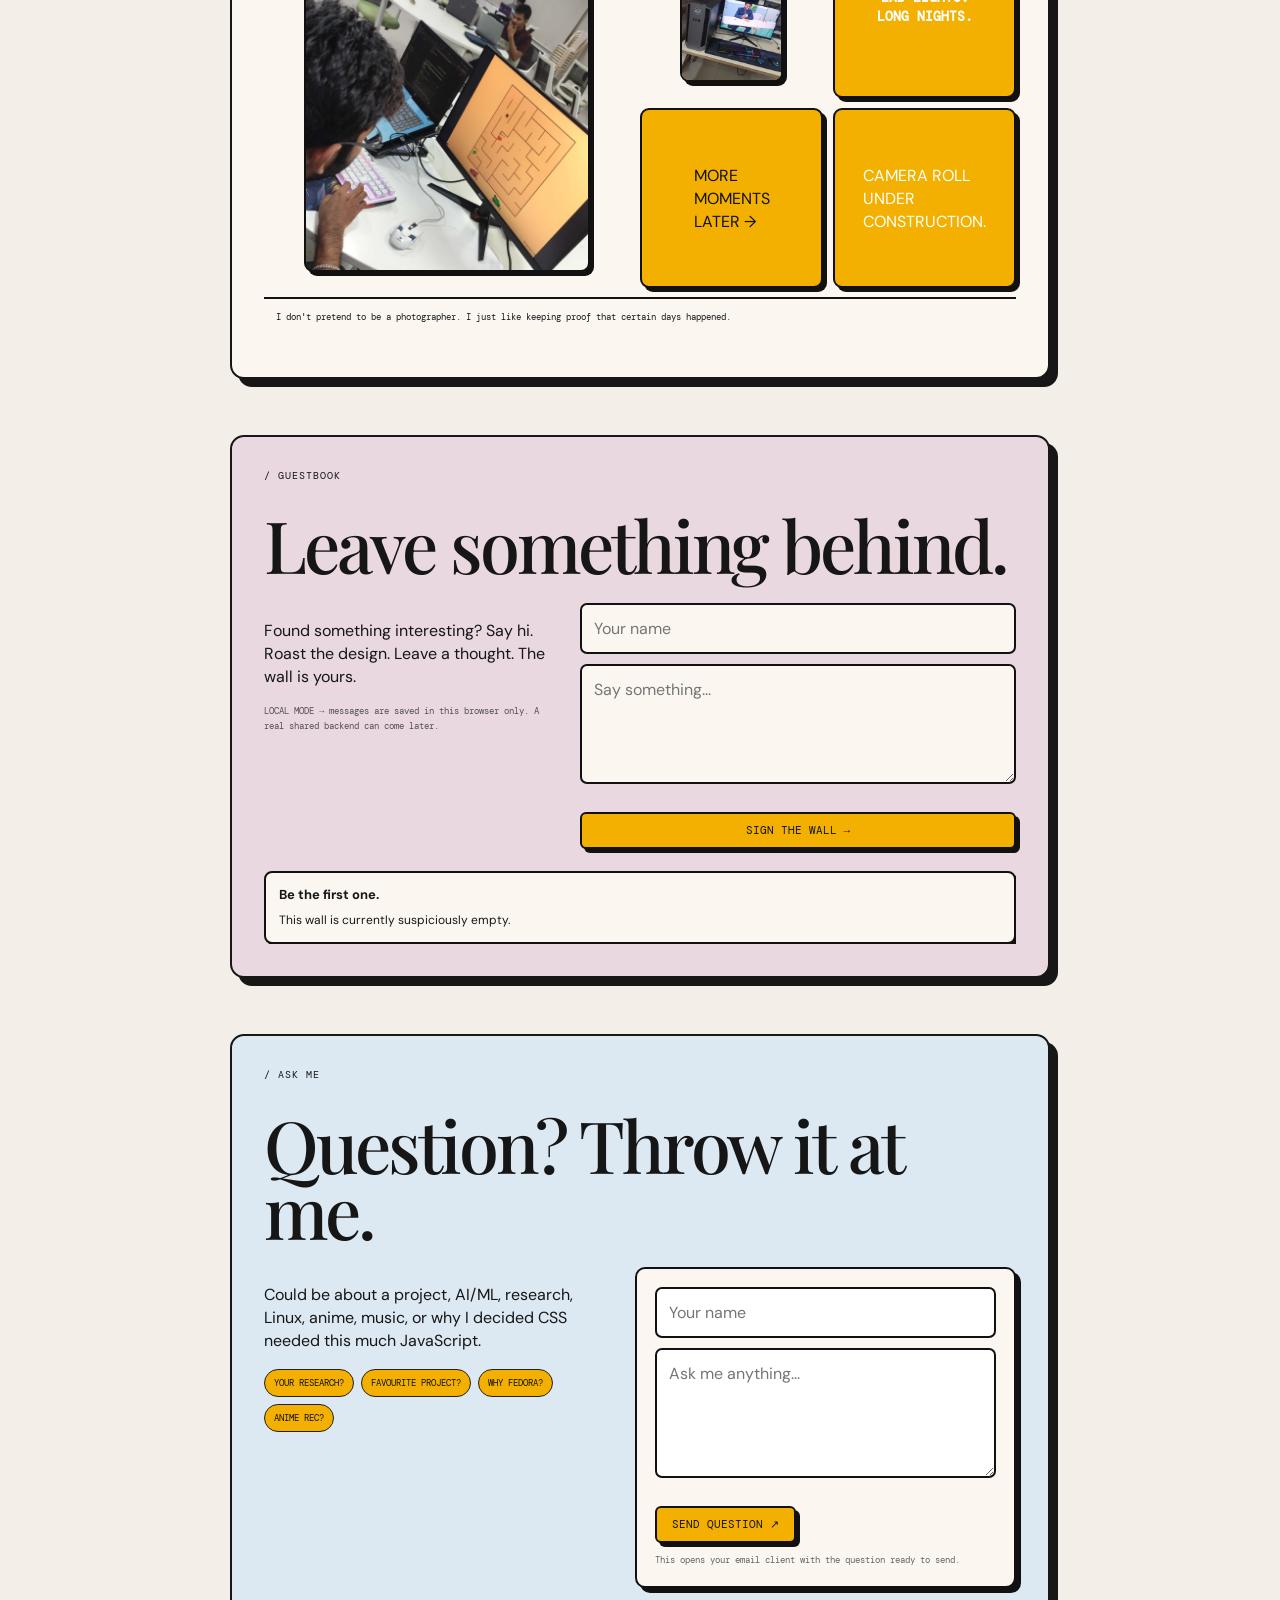
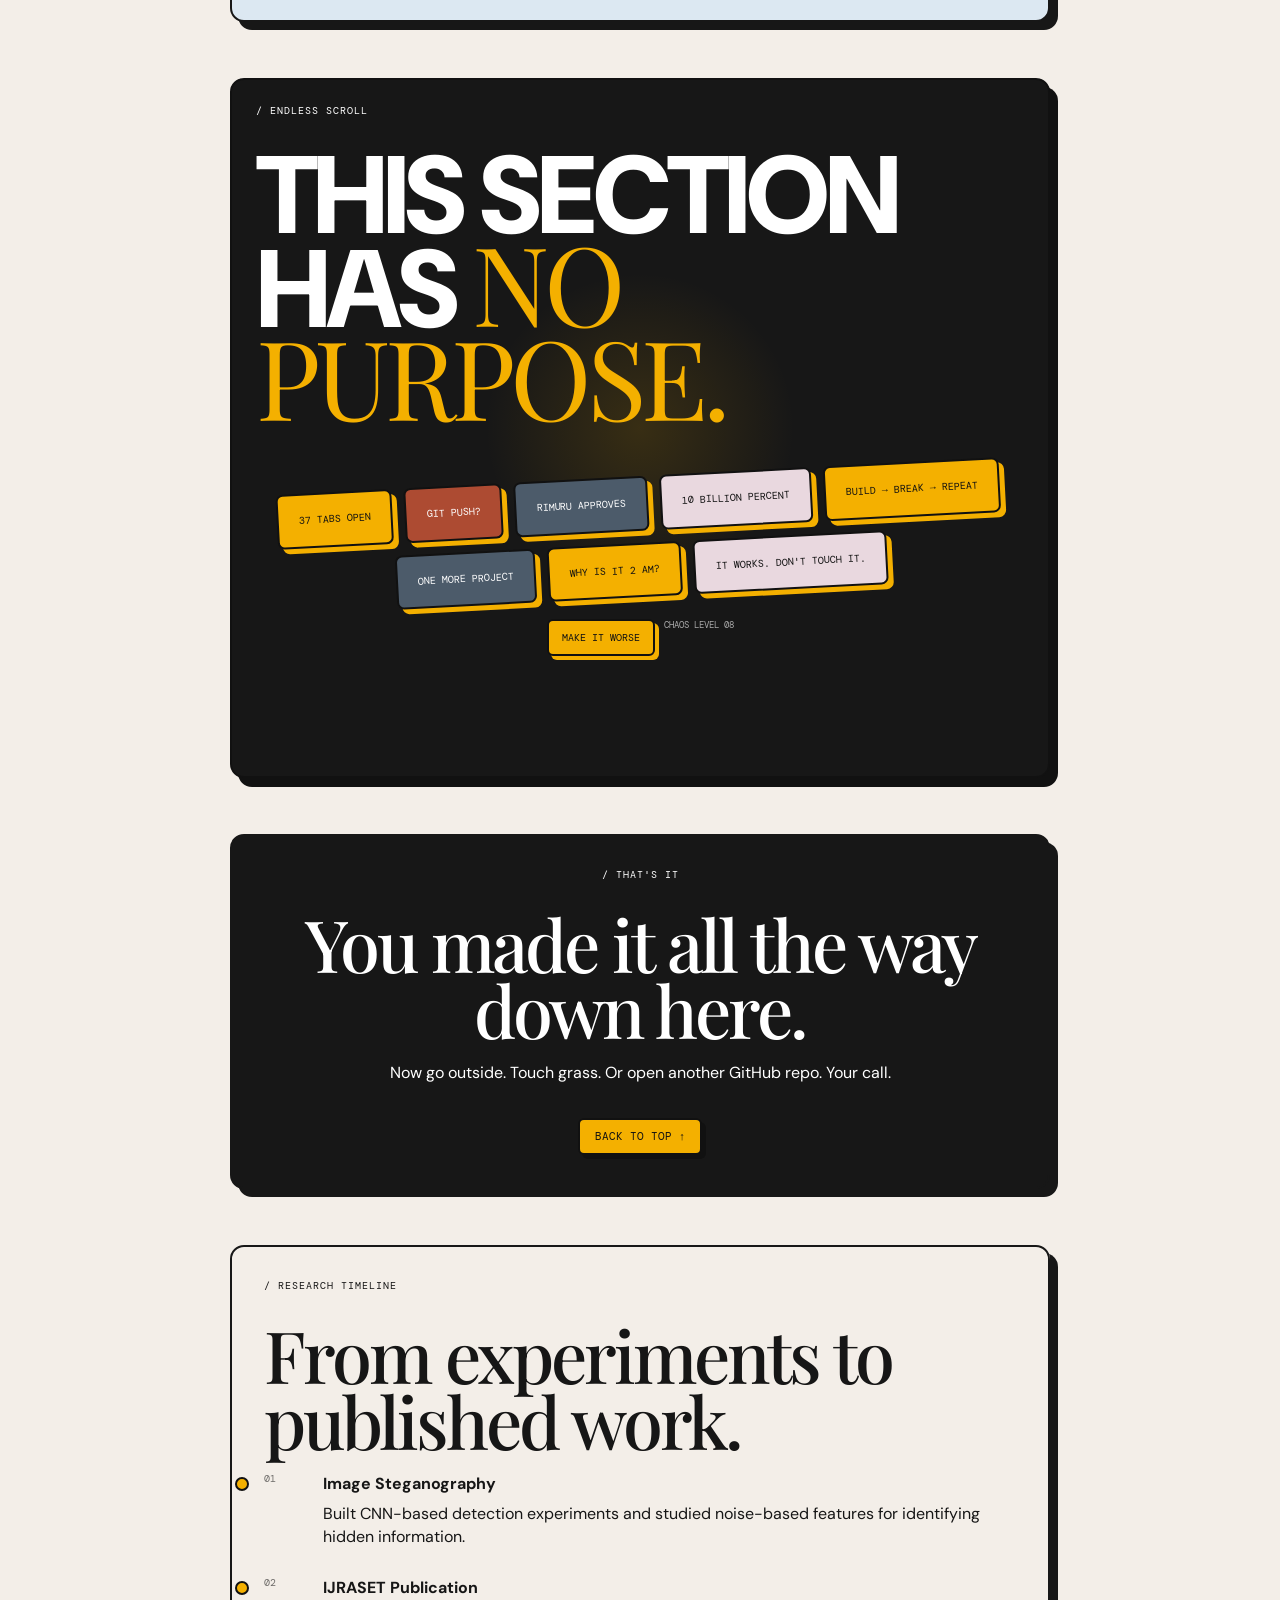
==== commit f3a8fdc6: "feat: add research timeline" ====
--- a/index.html
+++ b/index.html
@@ -1332,6 +1332,19 @@
       </div>
     </section>
 
+    <section id="research-timeline" class="section-pad">
+      <div class="hero-card reveal">
+        <div class="section-kicker">/ RESEARCH TIMELINE</div>
+        <p class="display">From experiments to published work.</p>
+        <div class="timeline-list">
+          <div class="timeline-item"><span>01</span><div><strong>Image Steganography</strong><p>Built CNN-based detection experiments and studied noise-based features for identifying hidden information.</p></div></div>
+          <div class="timeline-item"><span>02</span><div><strong>IJRASET Publication</strong><p>Published comparative analysis work on machine-learning models for image steganography detection.</p></div></div>
+          <div class="timeline-item"><span>03</span><div><strong>Scientific Image Forensics</strong><p>Developing a microscopy-focused direction combining CNN and Vision Transformer representations.</p></div></div>
+          <div class="timeline-item"><span>04</span><div><strong>Next</strong><p>Baseline experiments, explainability, evaluation and a research-ready pipeline.</p></div></div>
+        </div>
+      </div>
+    </section>
+
     <section id="activity" class="section-pad">
       <div class="hero-card activity-card reveal">
         <div class="section-kicker">/ BUILD LOG</div>
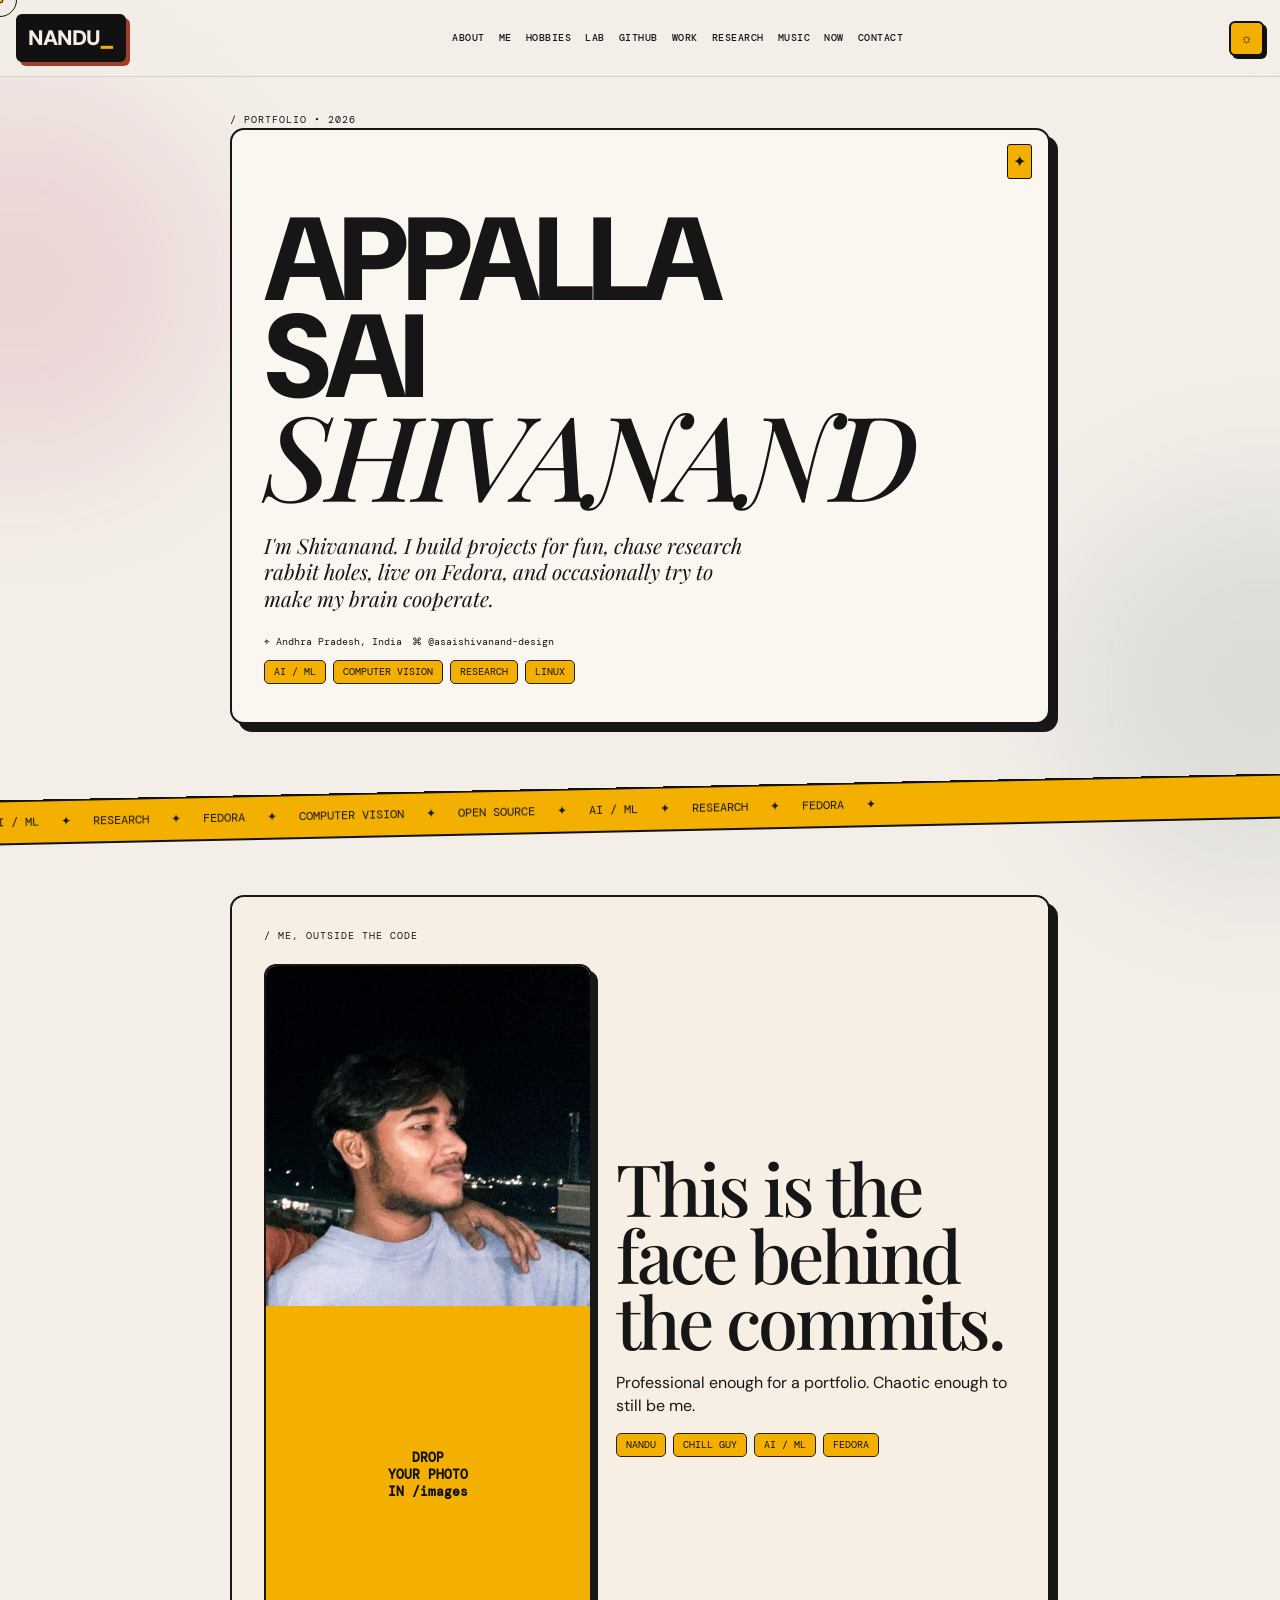
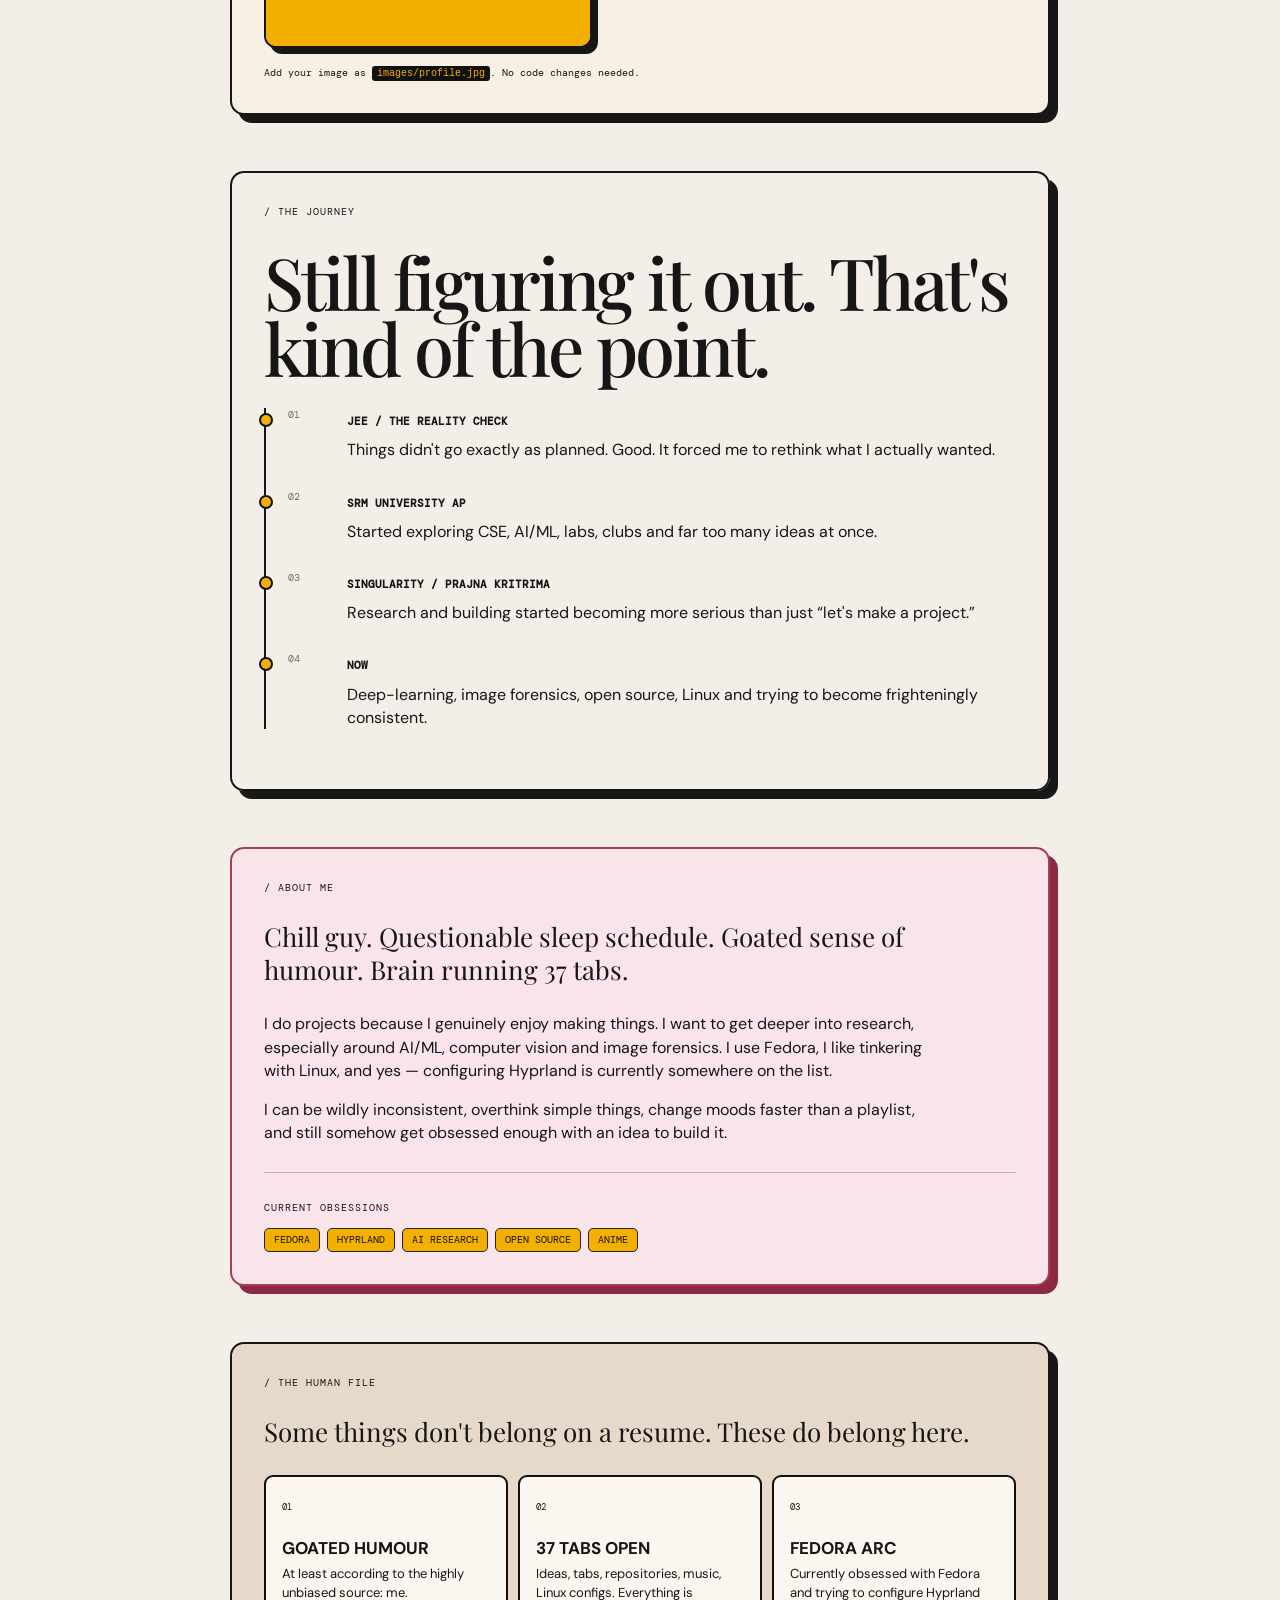
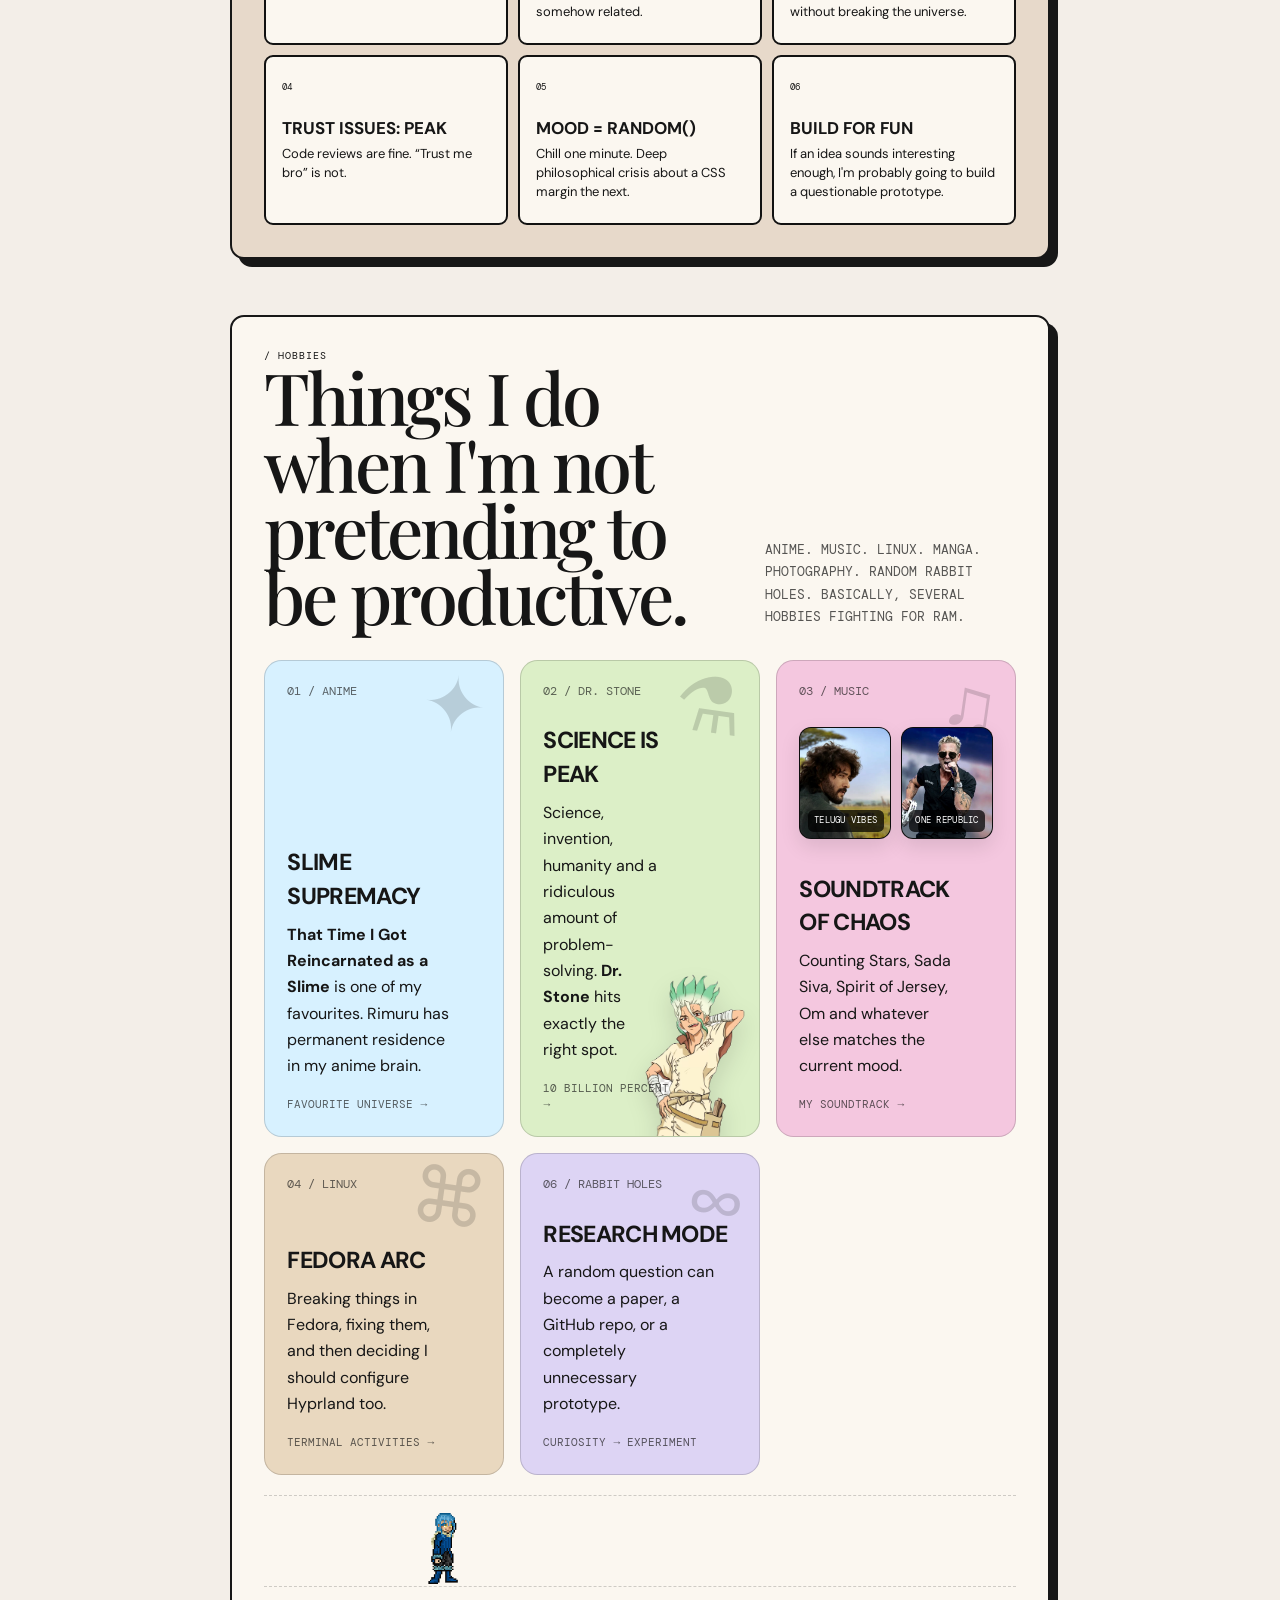
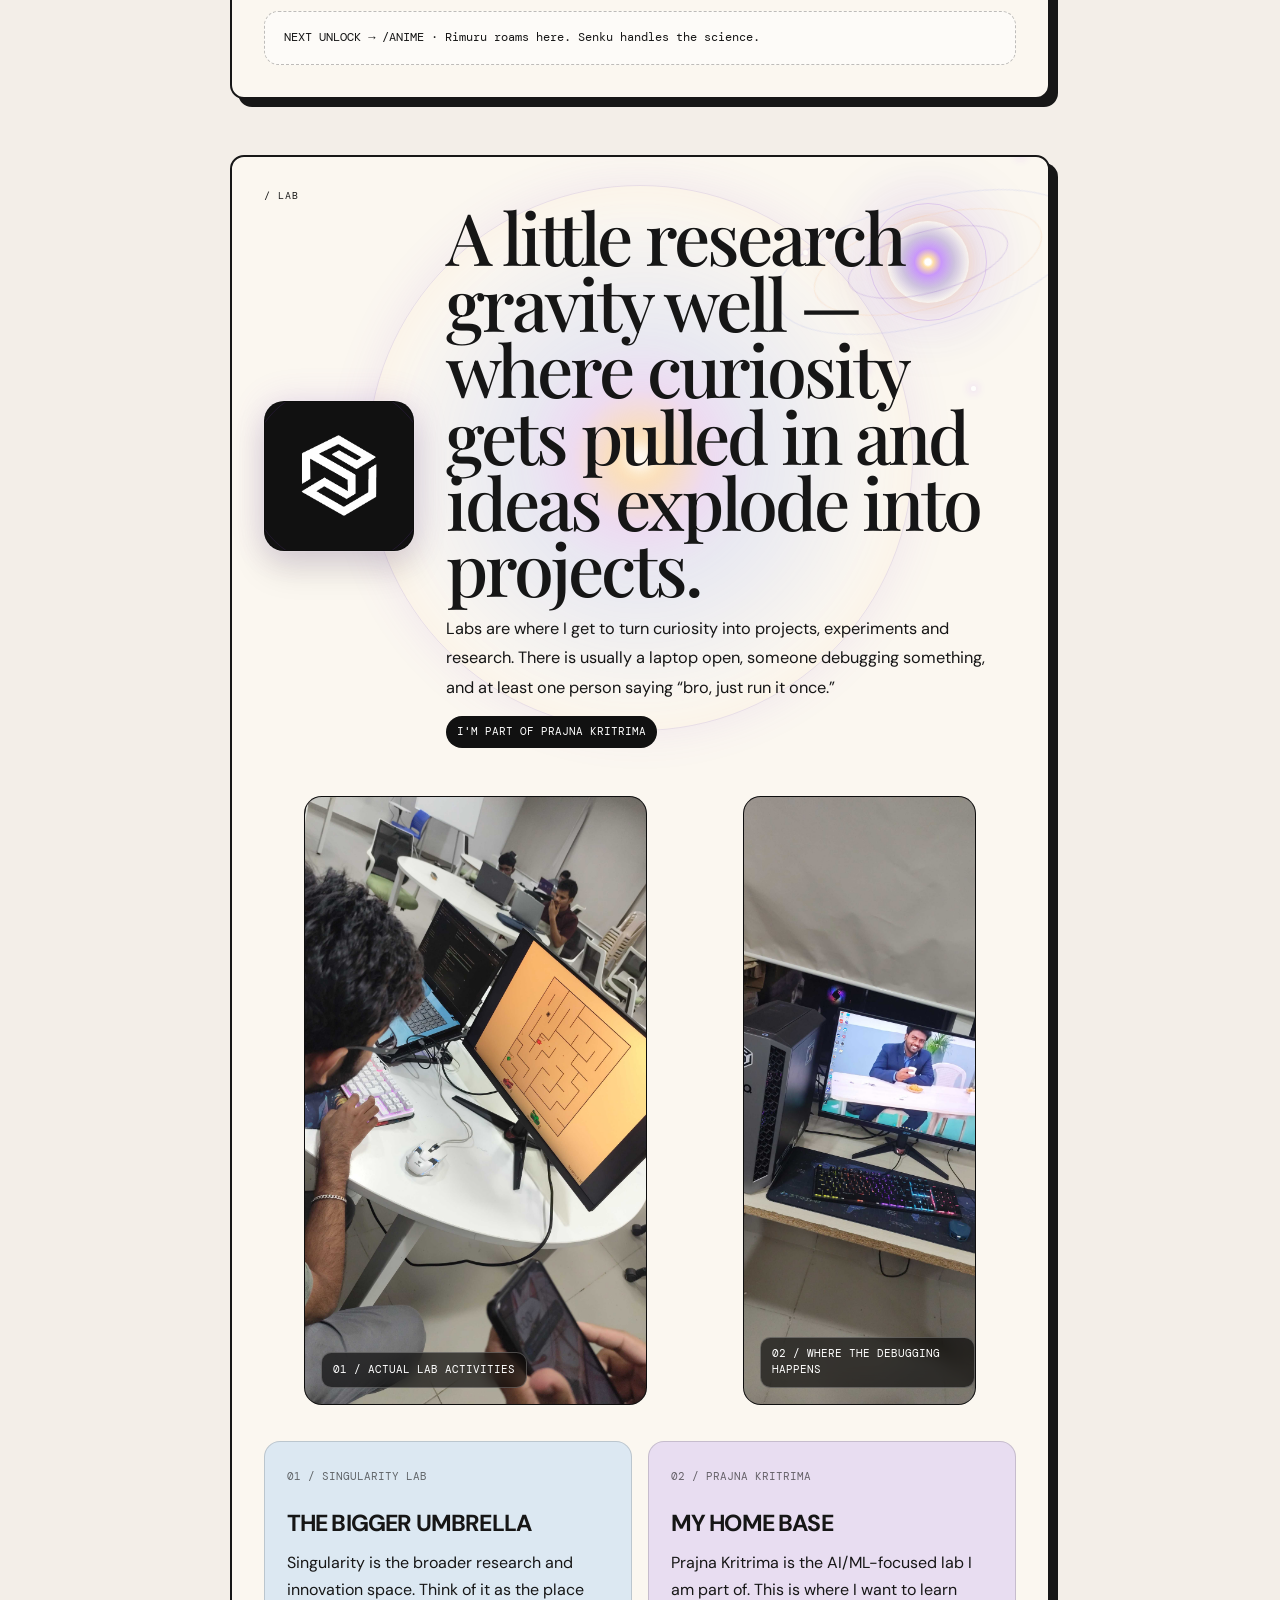
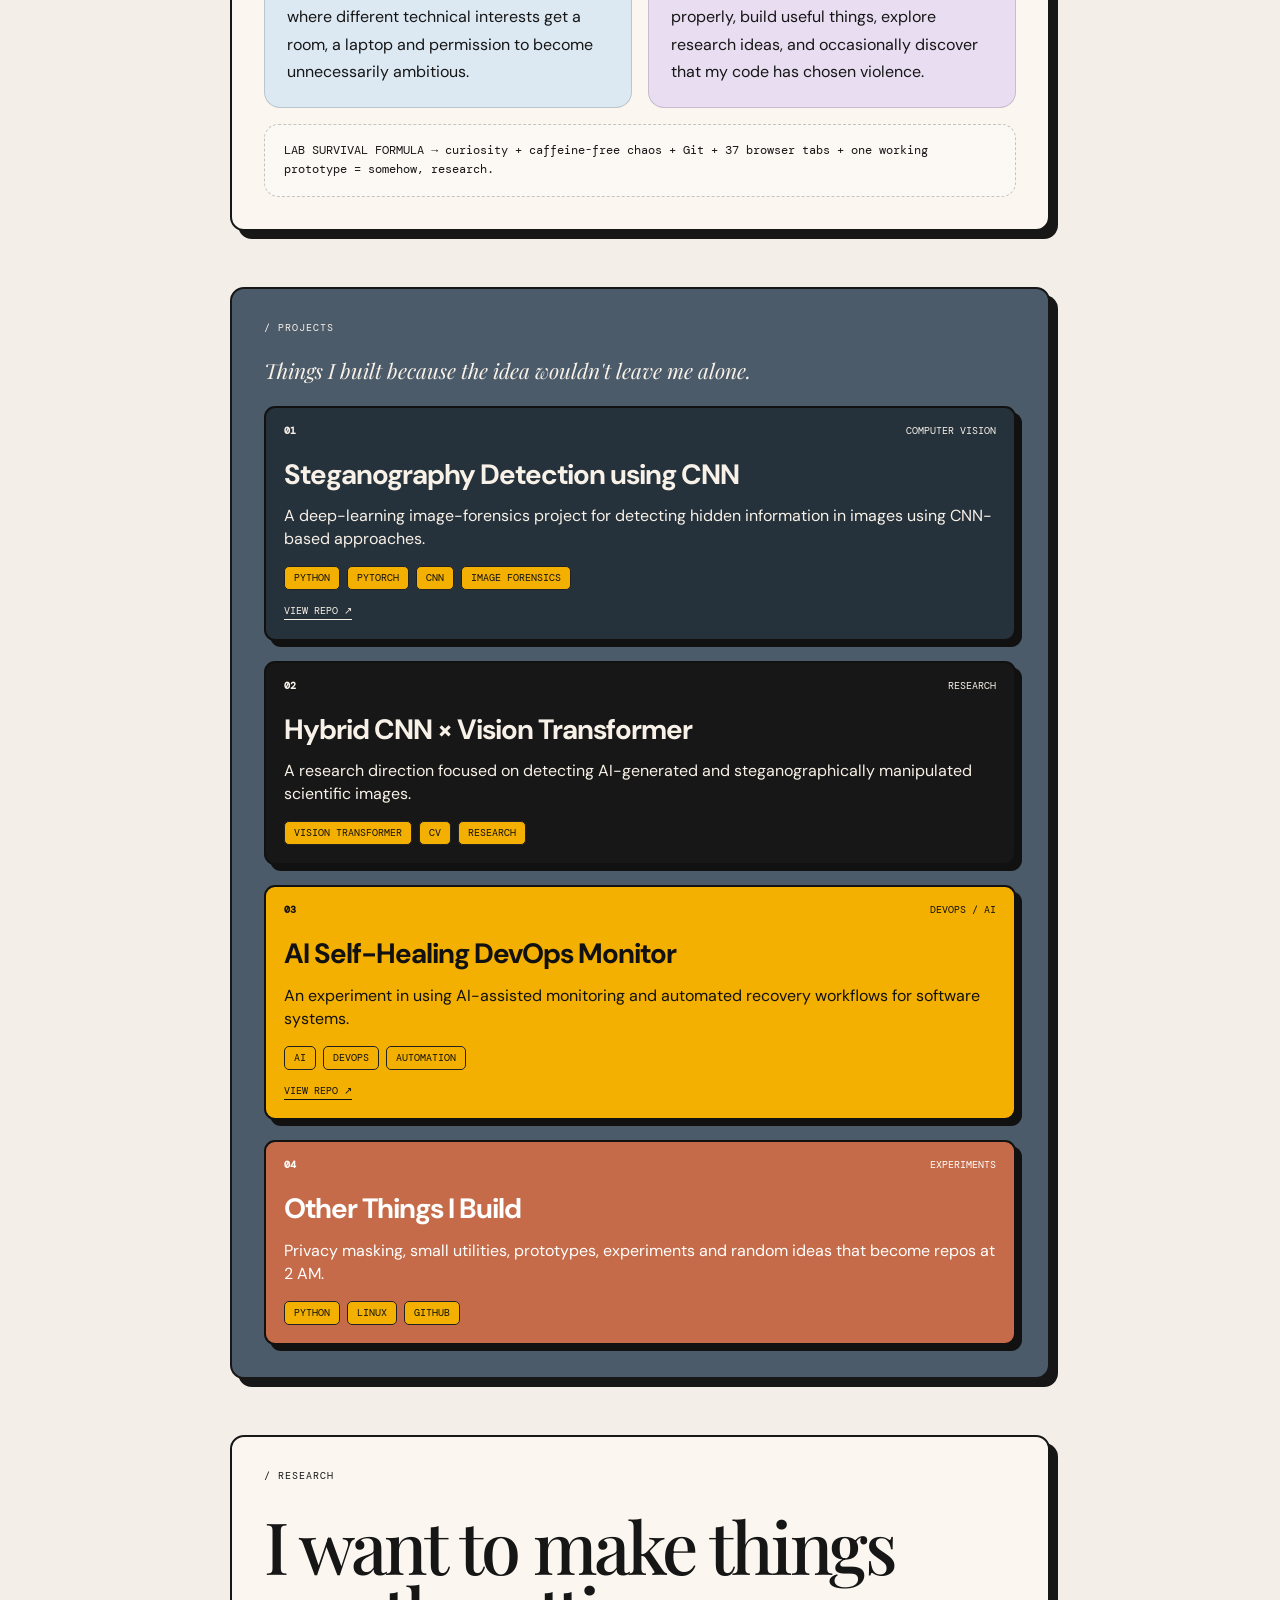
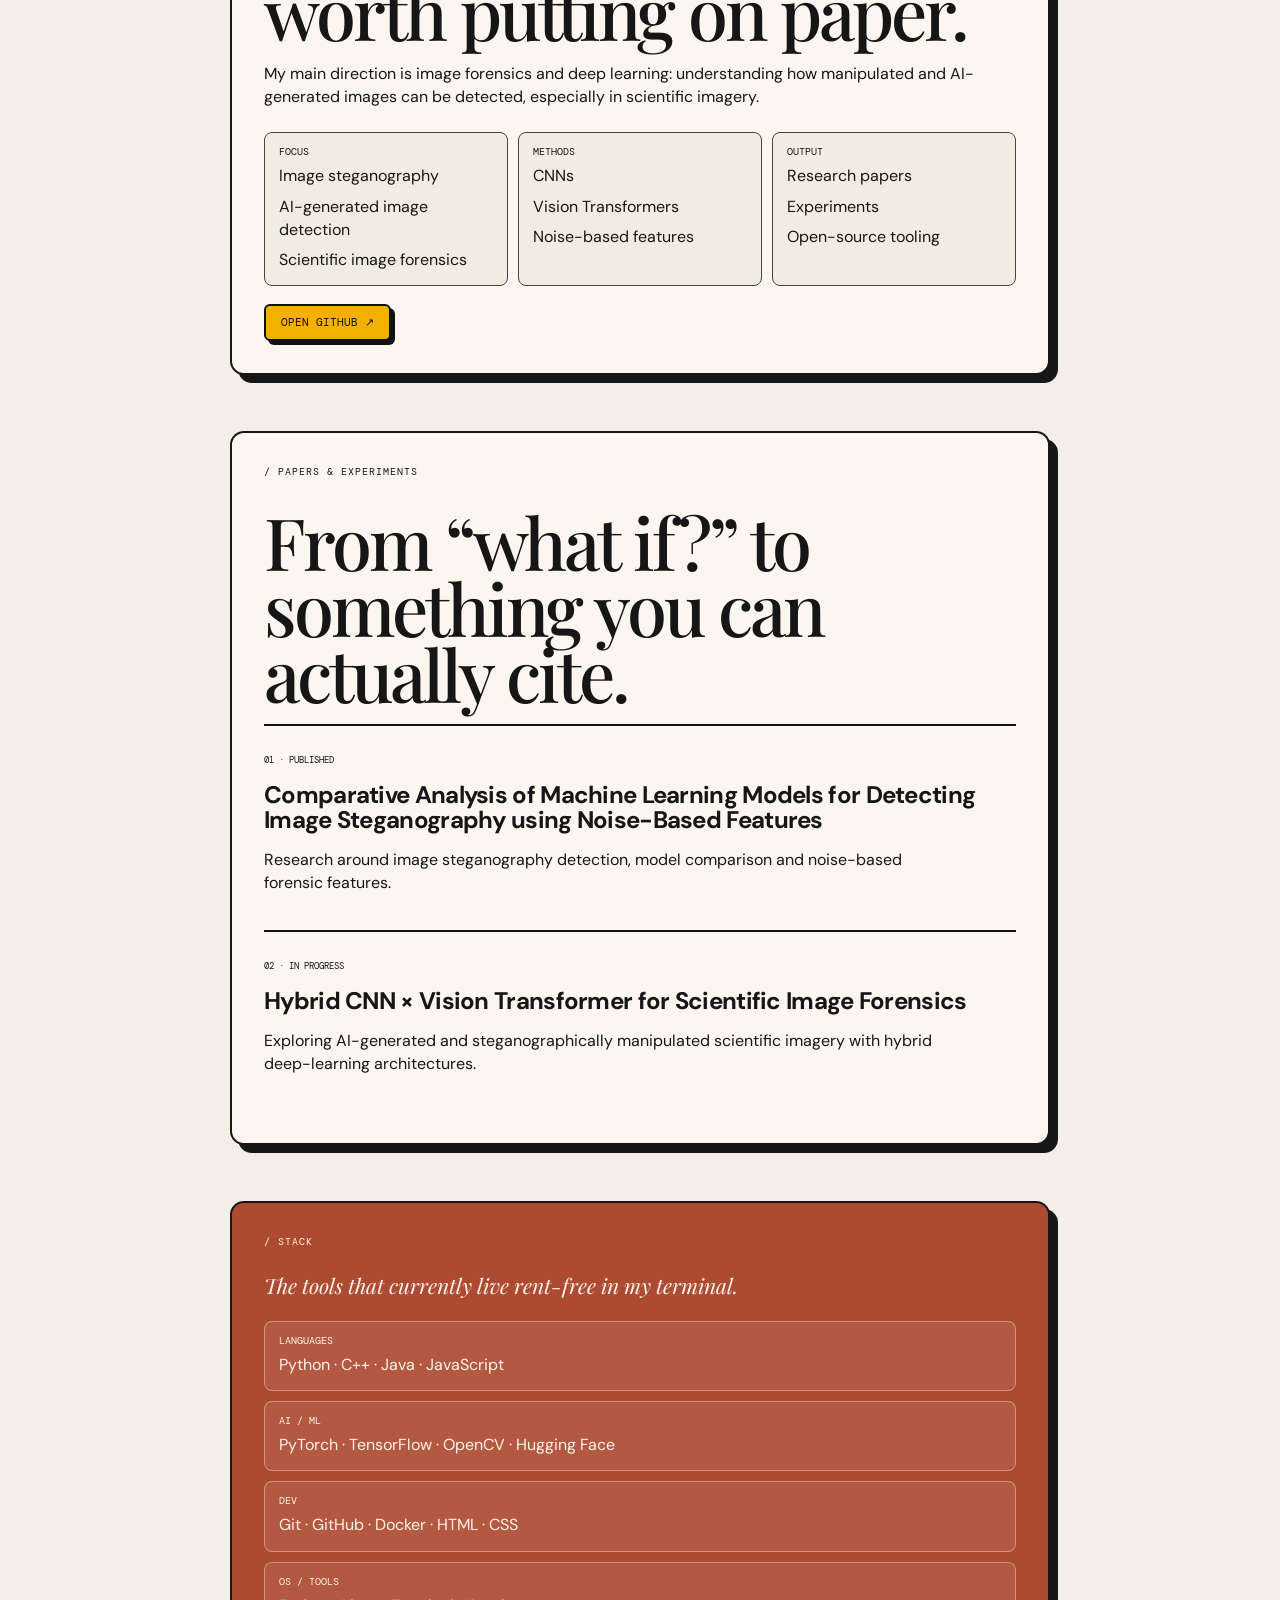
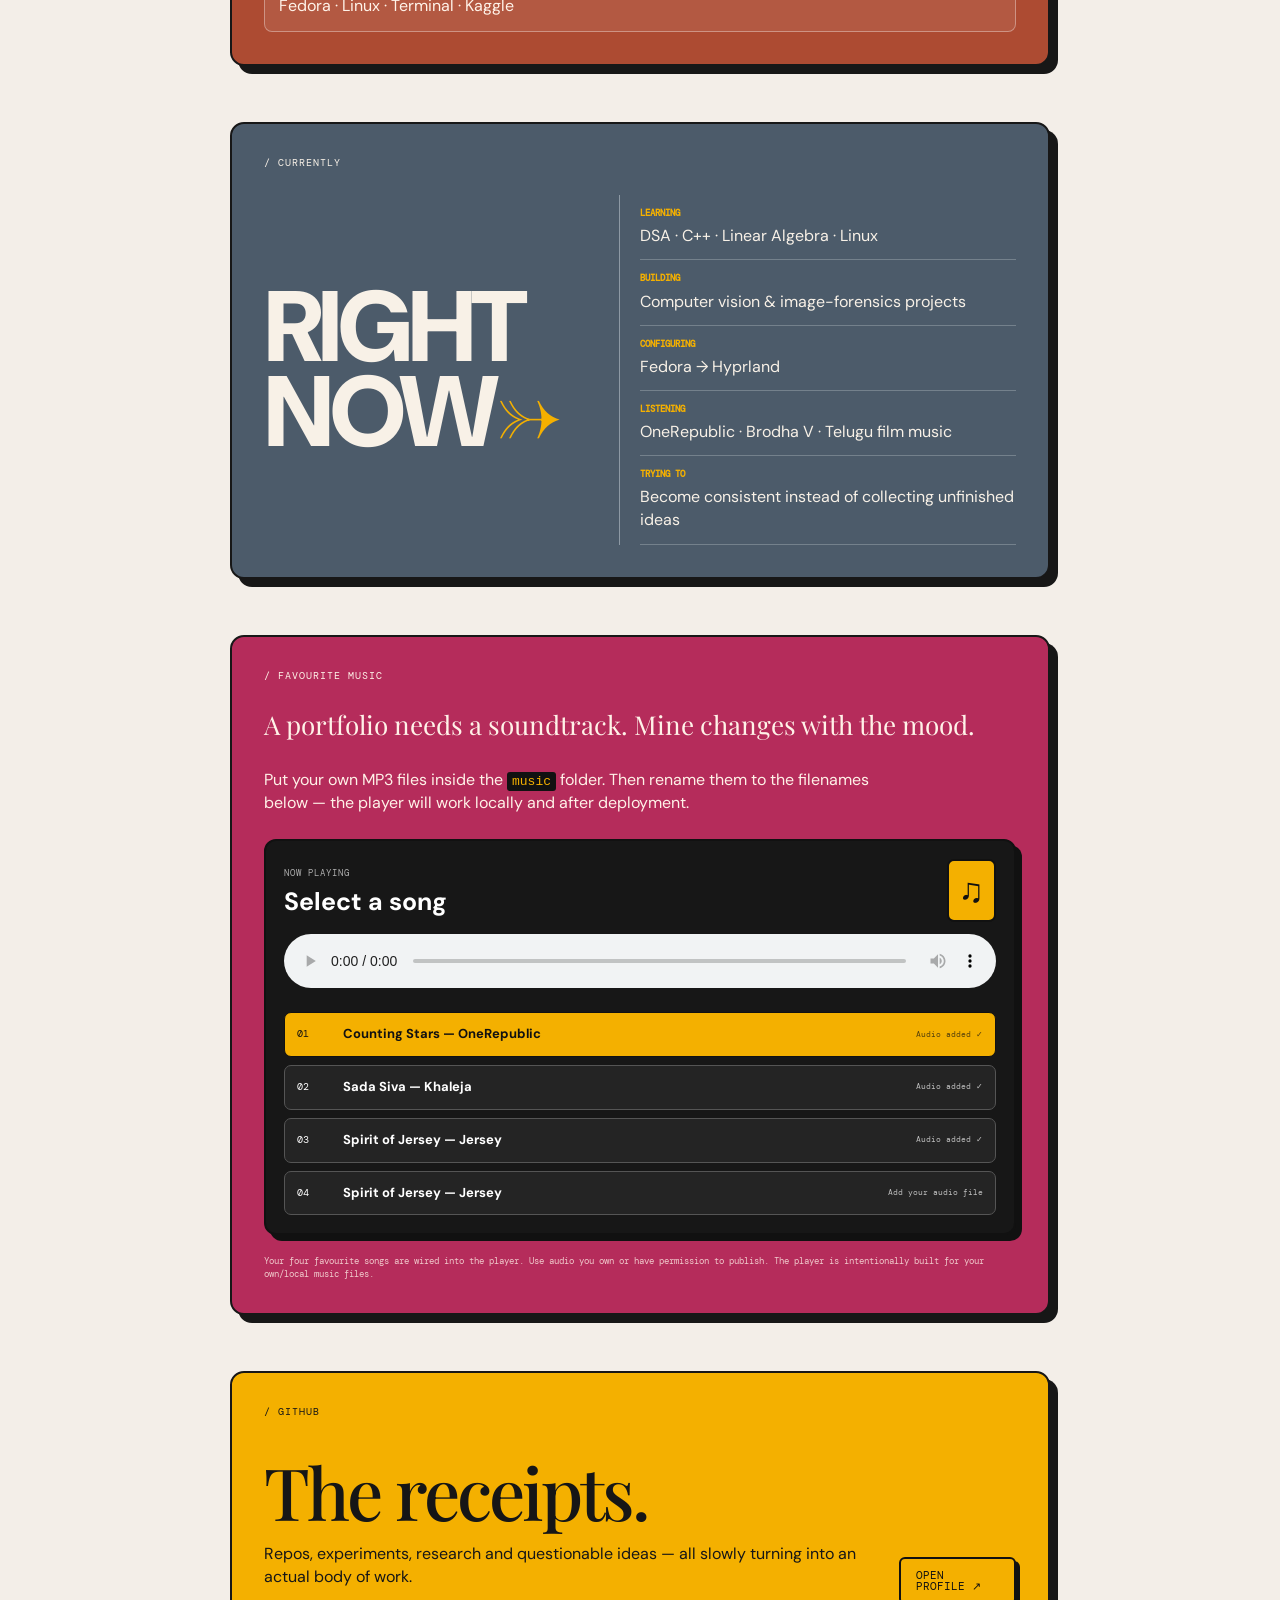
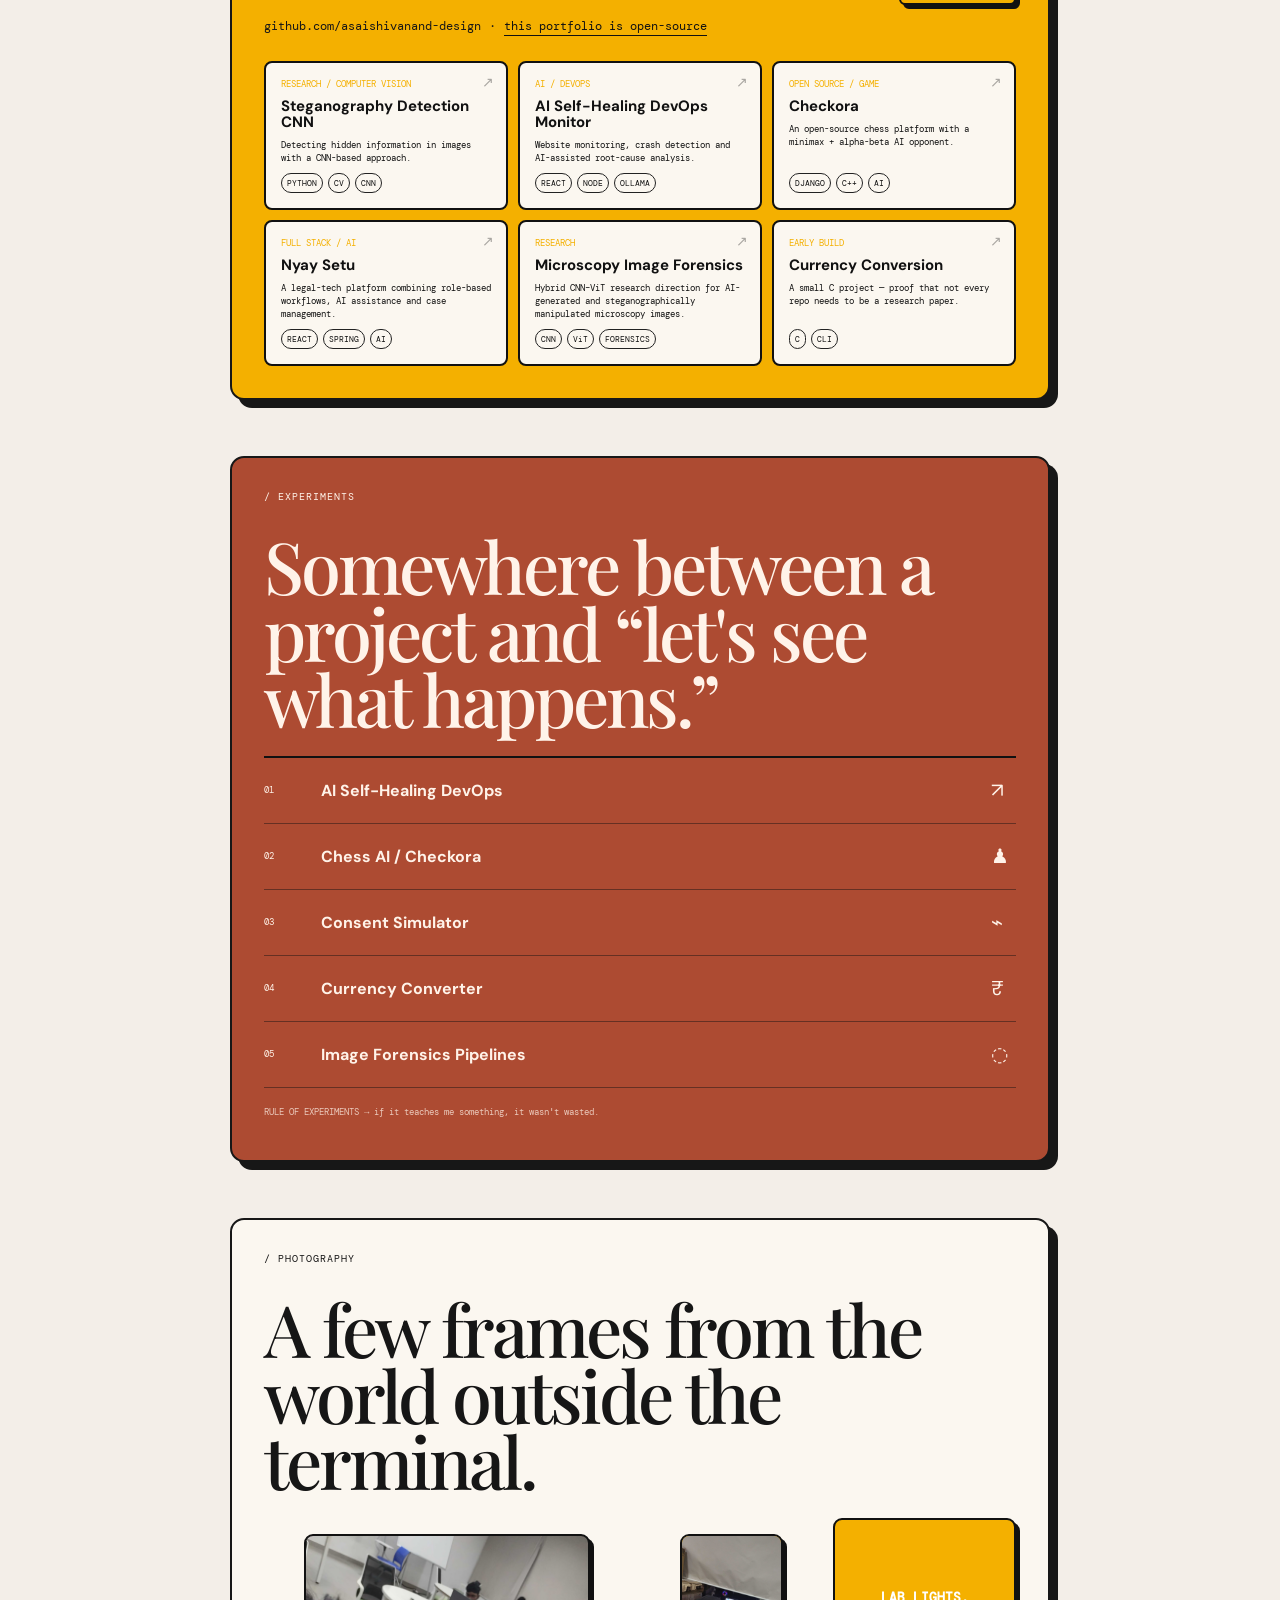
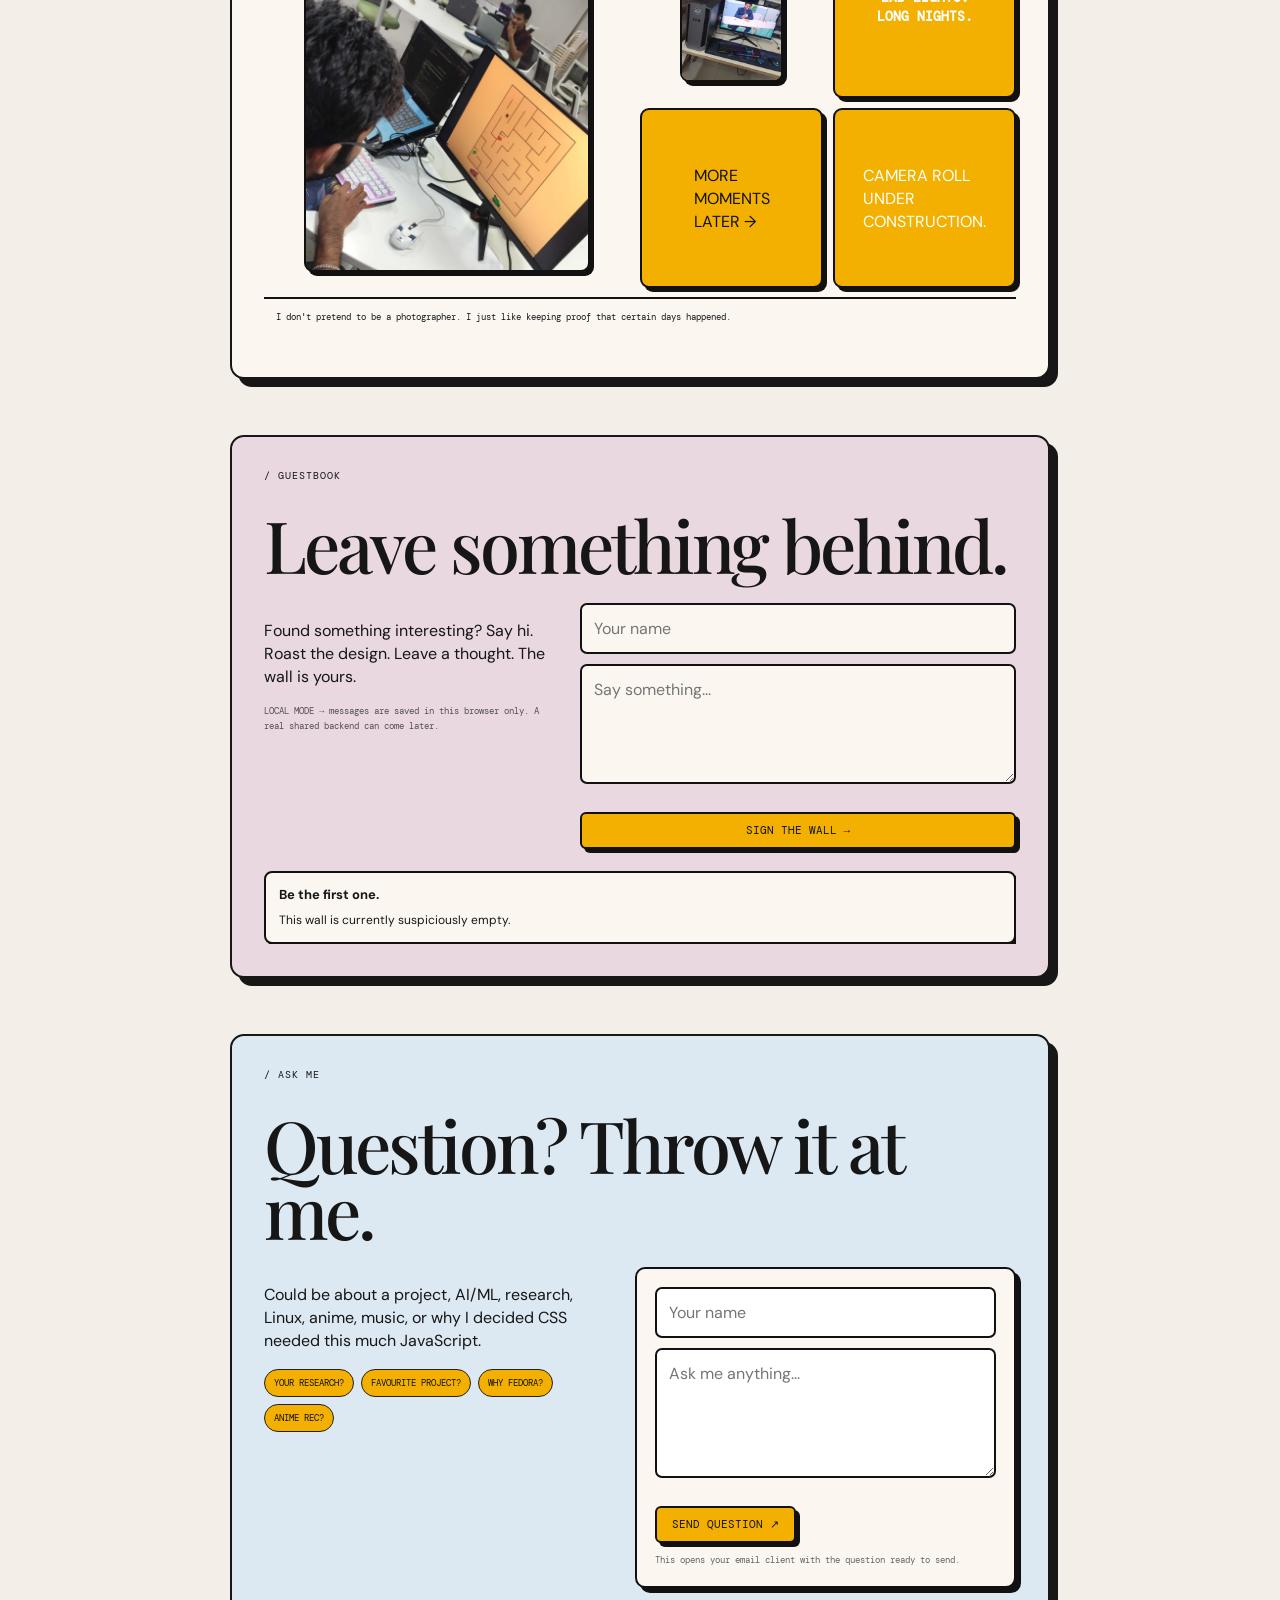
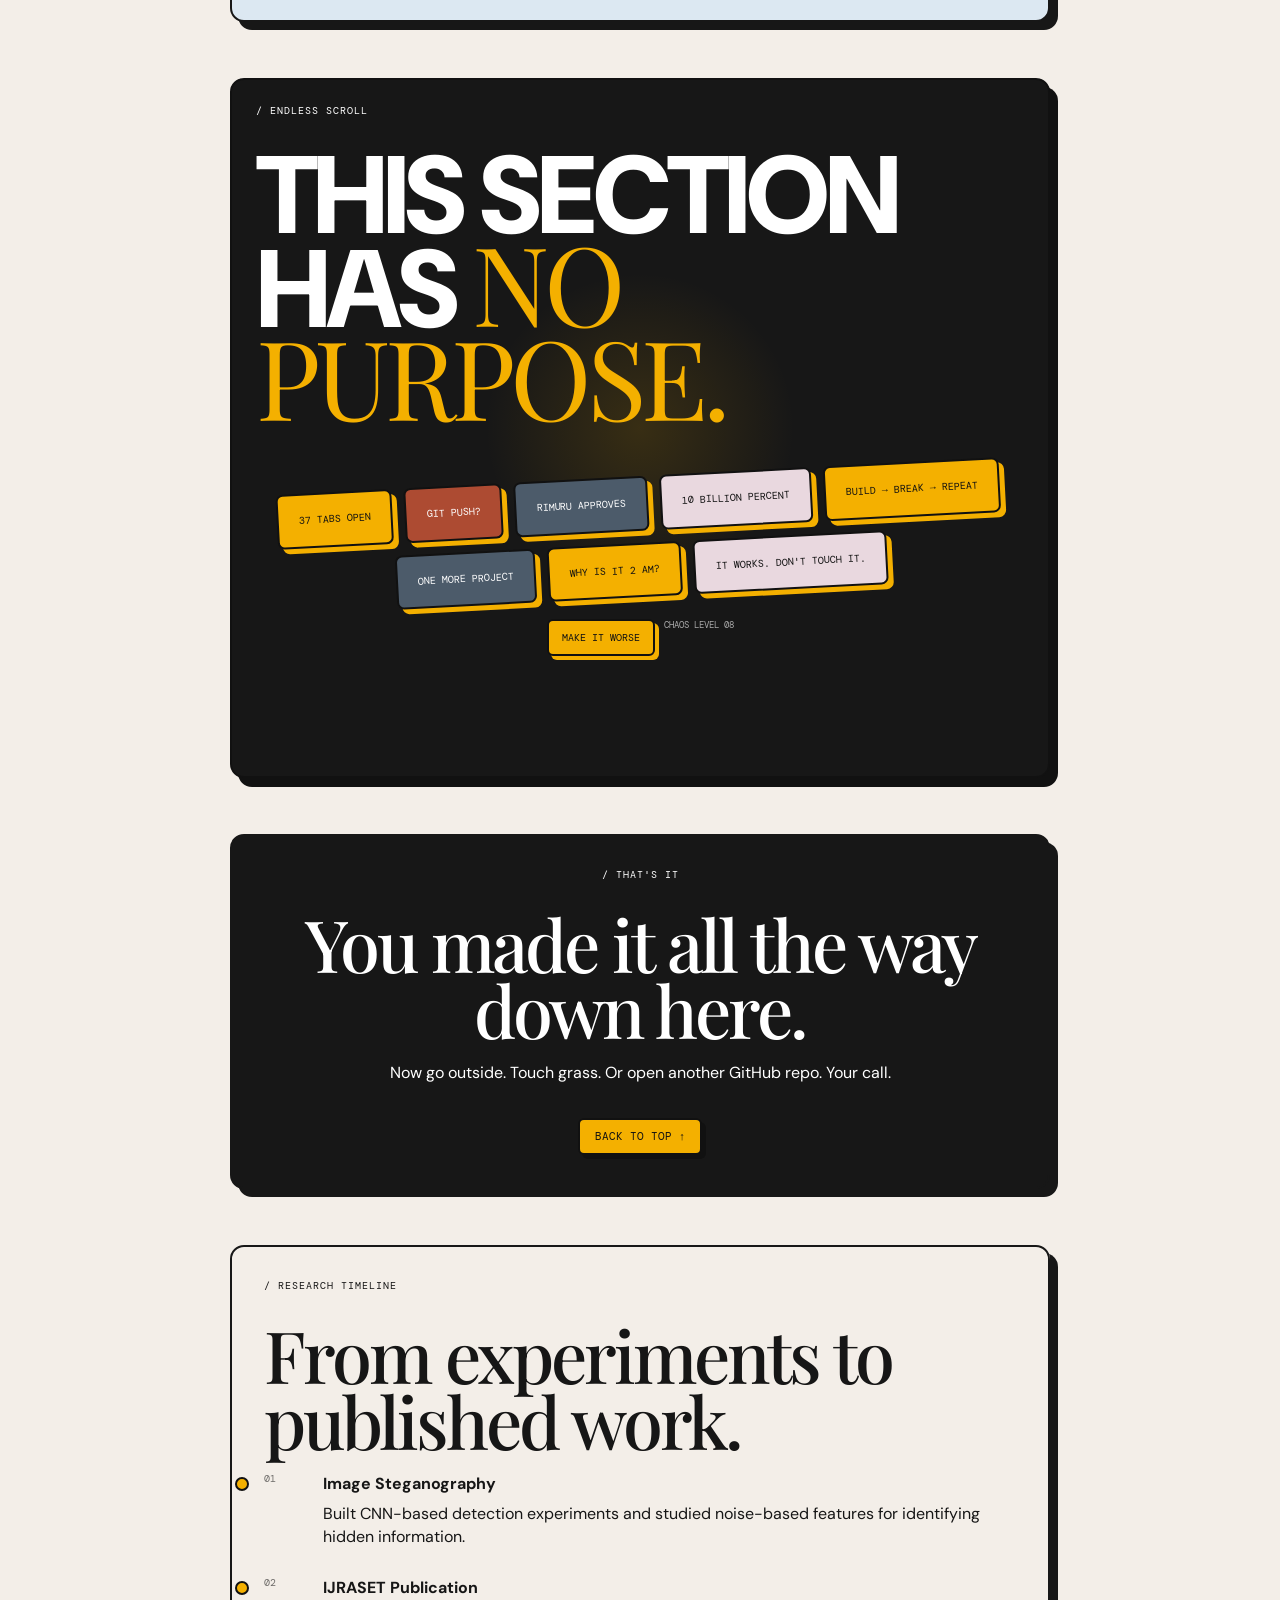
==== commit 586c94fc: "feat: upgrade project showcase" ====
--- a/index.html
+++ b/index.html
@@ -1345,6 +1345,18 @@
       </div>
     </section>
 
+    <section id="projects-upgrade" class="section-pad">
+      <div class="hero-card reveal">
+        <div class="section-kicker">/ SELECTED BUILDS</div>
+        <p class="display">Things I actually build.</p>
+        <div class="project-grid">
+          <article class="project-card"><span class="project-status">RESEARCH</span><h3>Microscopy Image Forensics</h3><p>Scientific image forensics direction using CNN + Vision Transformer ideas on microscopy data.</p><a href="https://github.com/asaishivanand-design/microscopy-image-forensics">GitHub ↗</a></article>
+          <article class="project-card"><span class="project-status">AI / DEVOPS</span><h3>AI Self-Healing DevOps Monitor</h3><p>Monitoring and automated-response experiments combining a web dashboard with AI tooling.</p><a href="https://github.com/asaishivanand-design/ai-self-healing-devops-monitor">GitHub ↗</a></article>
+          <article class="project-card"><span class="project-status">FULL STACK</span><h3>Nyay Setu</h3><p>Legal-tech platform concept spanning React, Spring Boot, FastAPI and AI-assisted workflows.</p><a href="https://github.com/asaishivanand-design/nyay-setu-working">GitHub ↗</a></article>
+        </div>
+      </div>
+    </section>
+
     <section id="activity" class="section-pad">
       <div class="hero-card activity-card reveal">
         <div class="section-kicker">/ BUILD LOG</div>
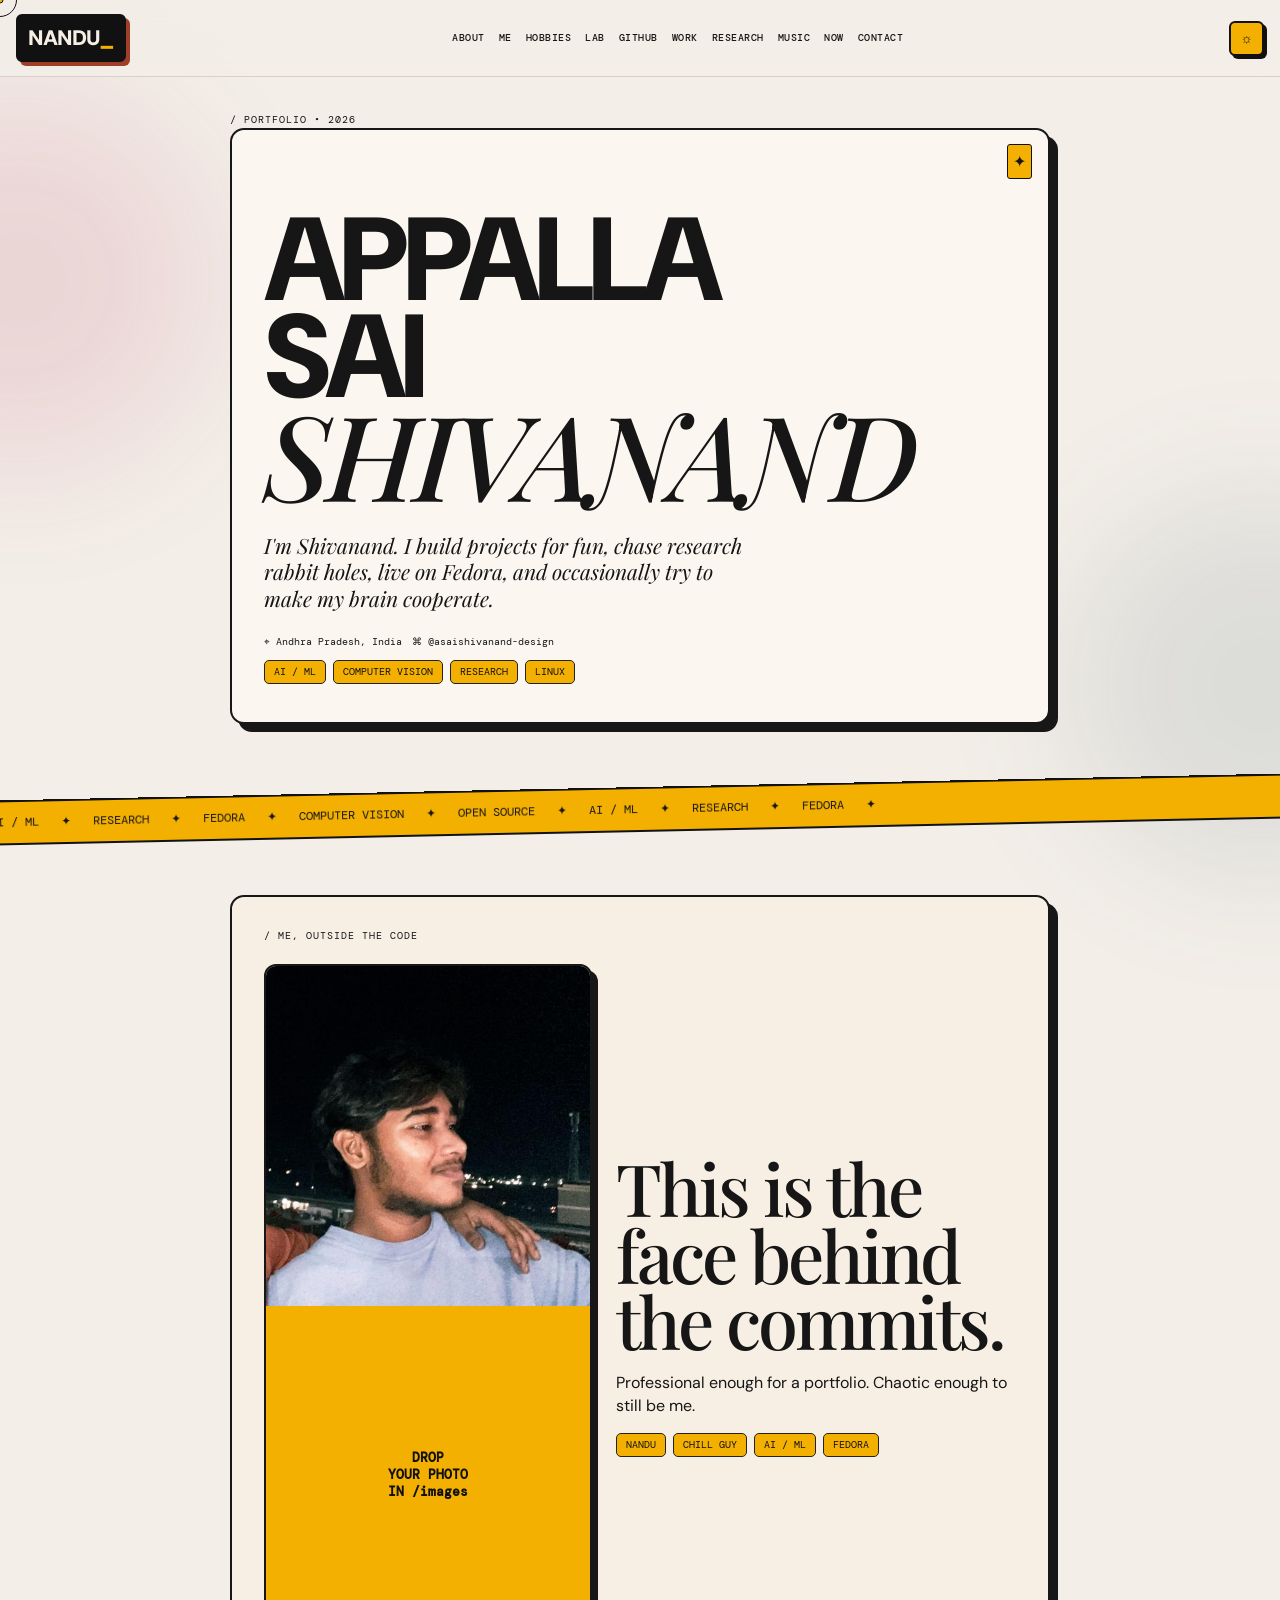
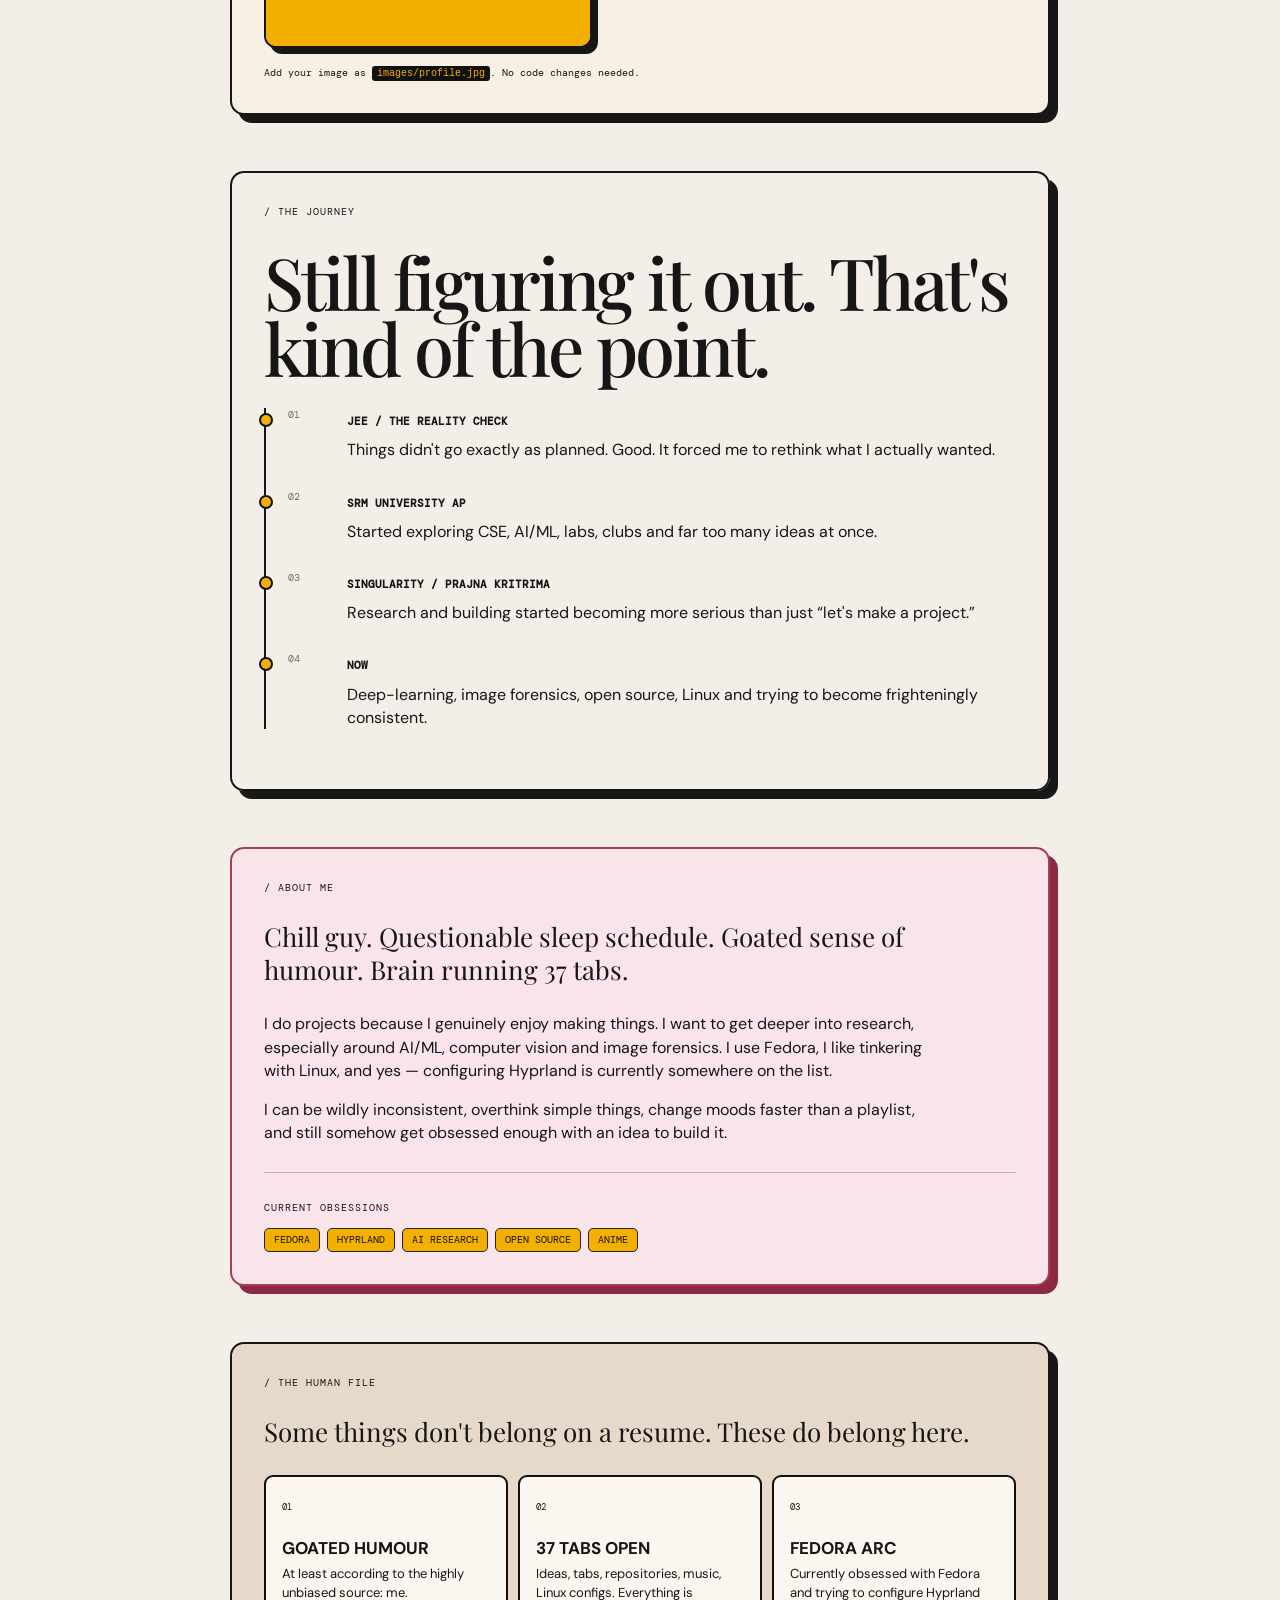
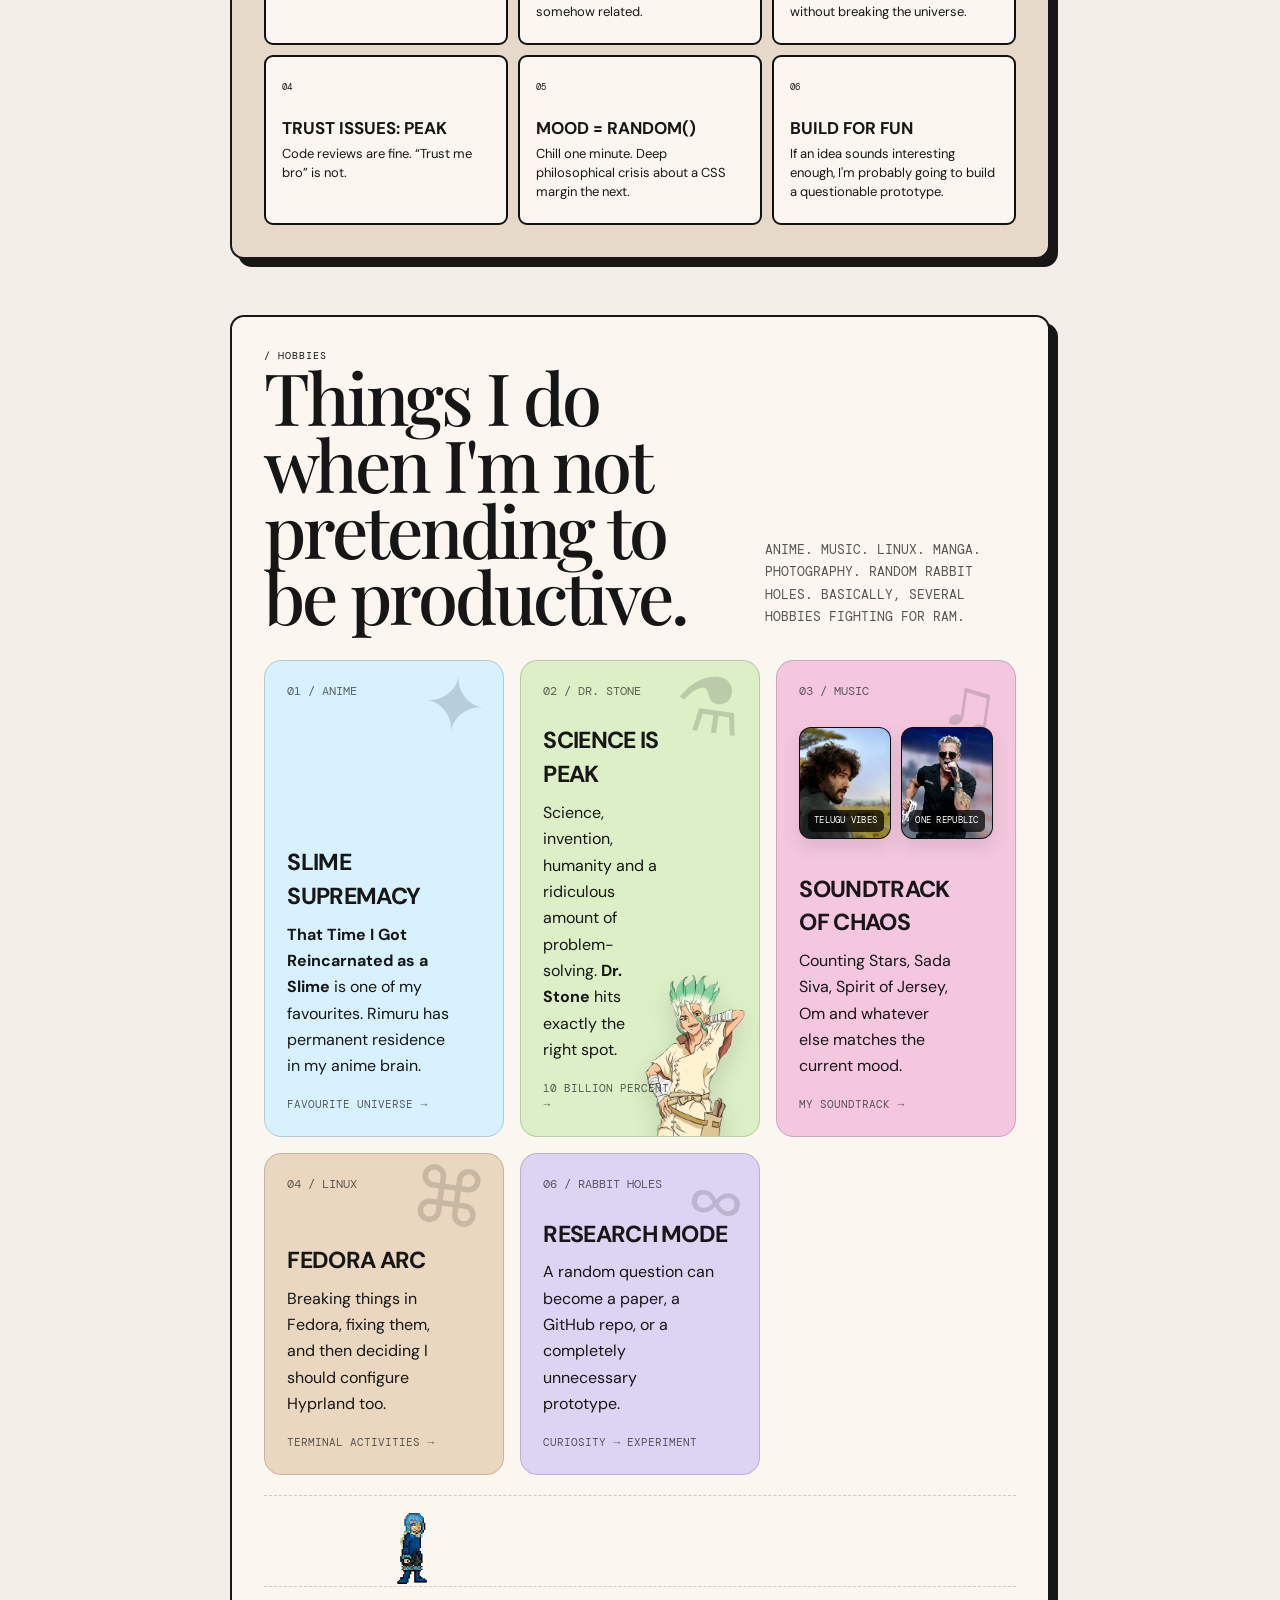
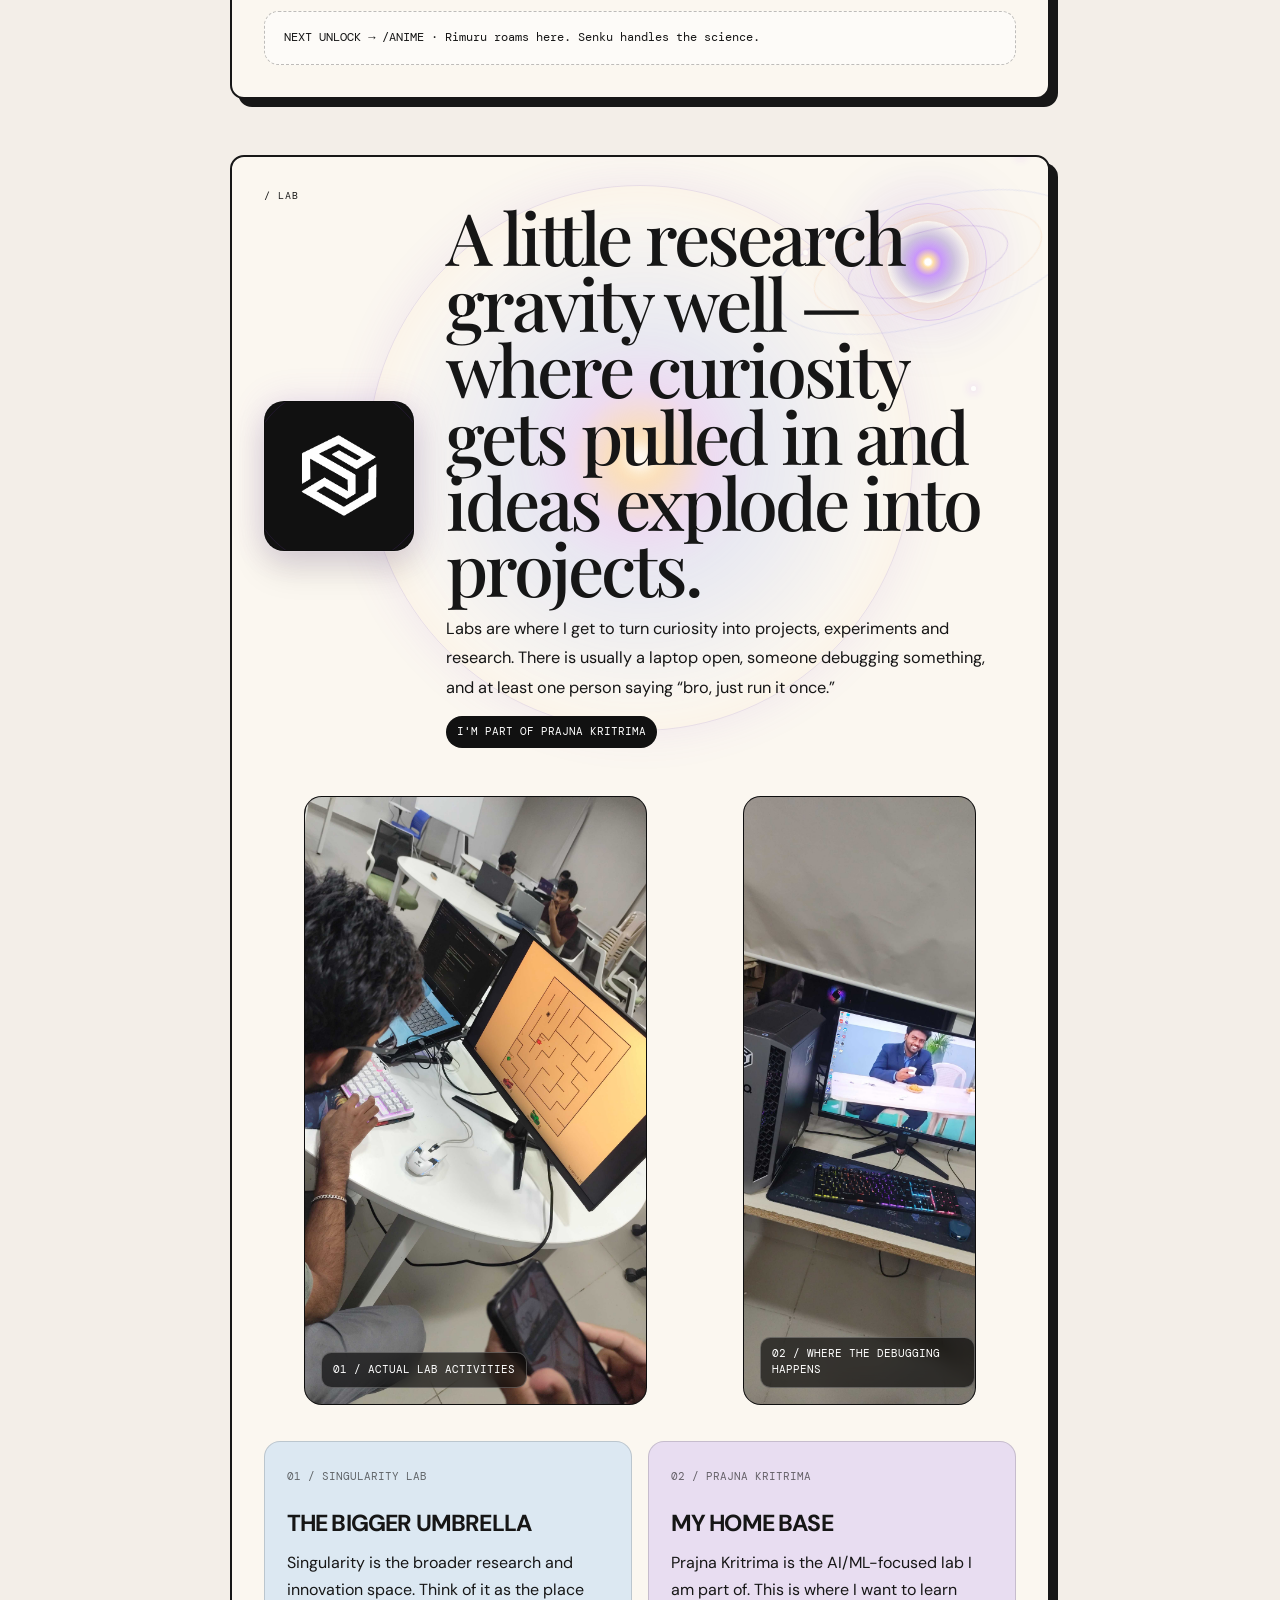
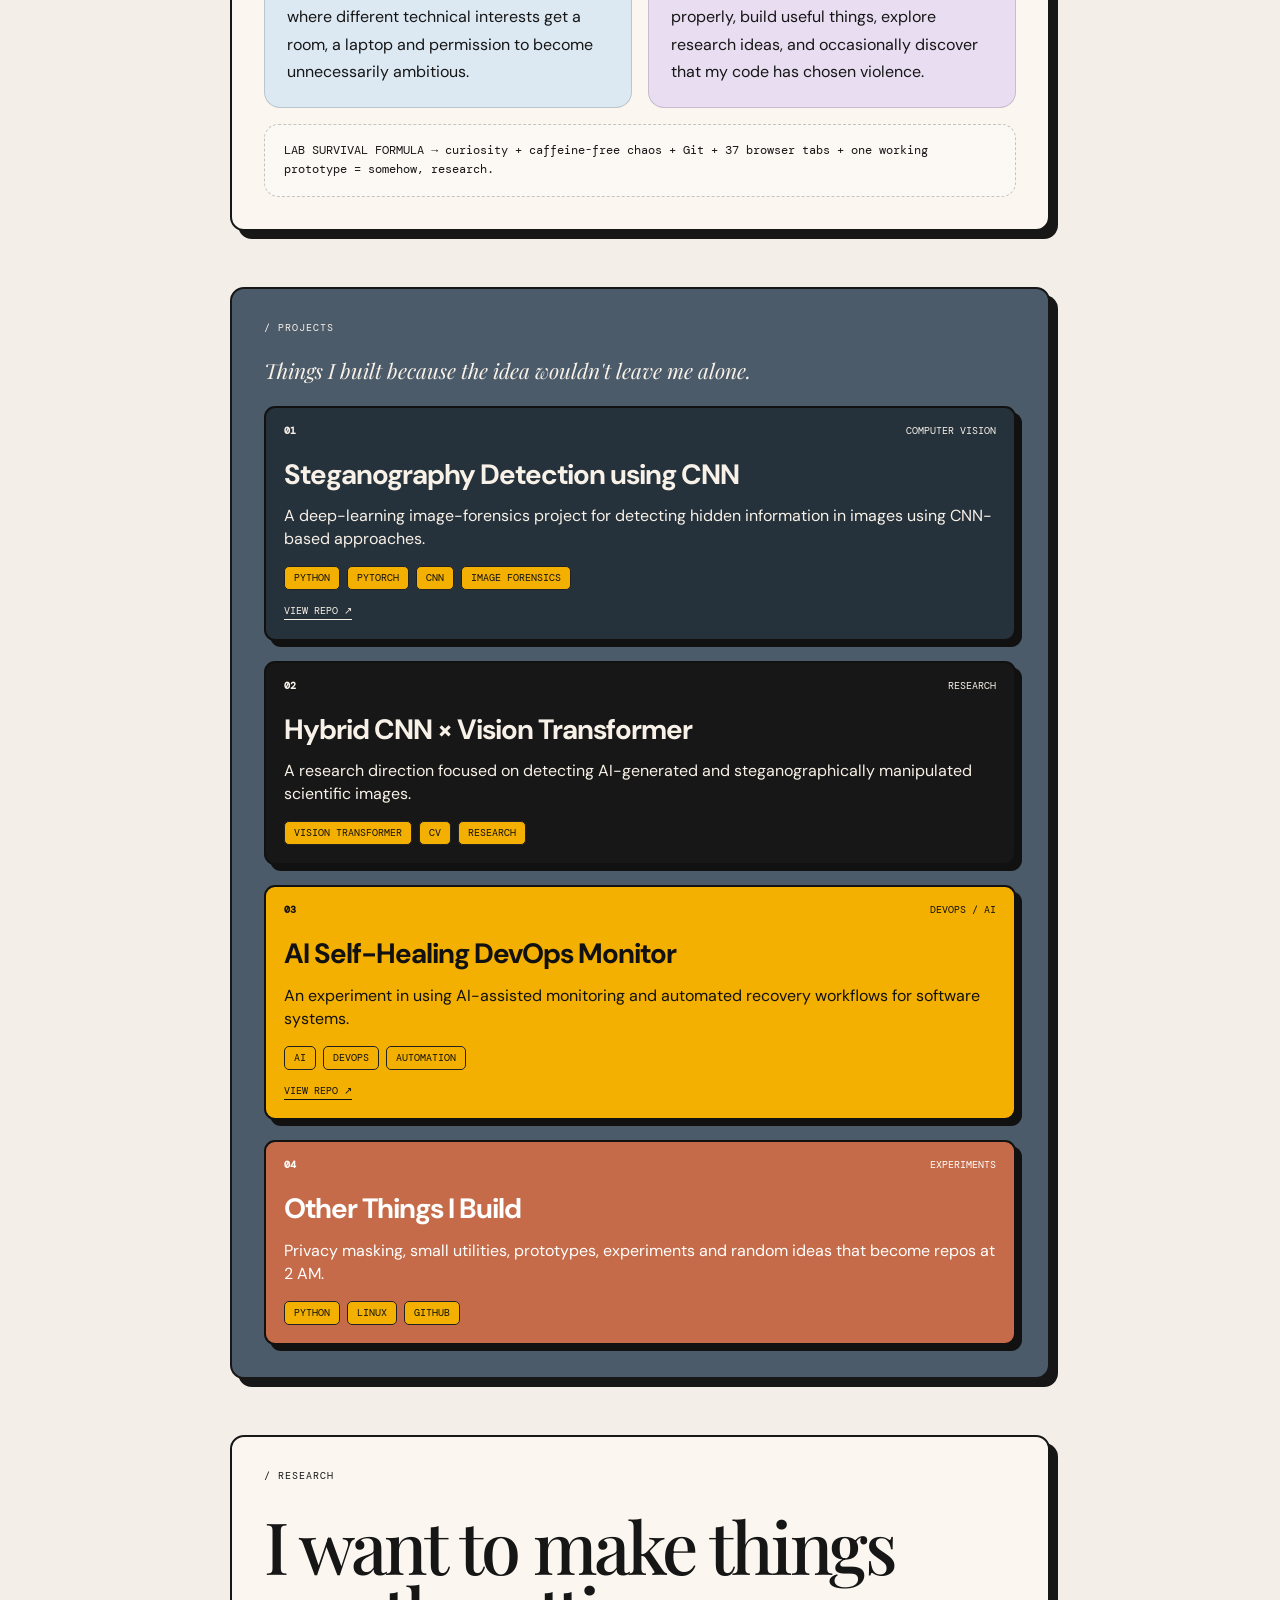
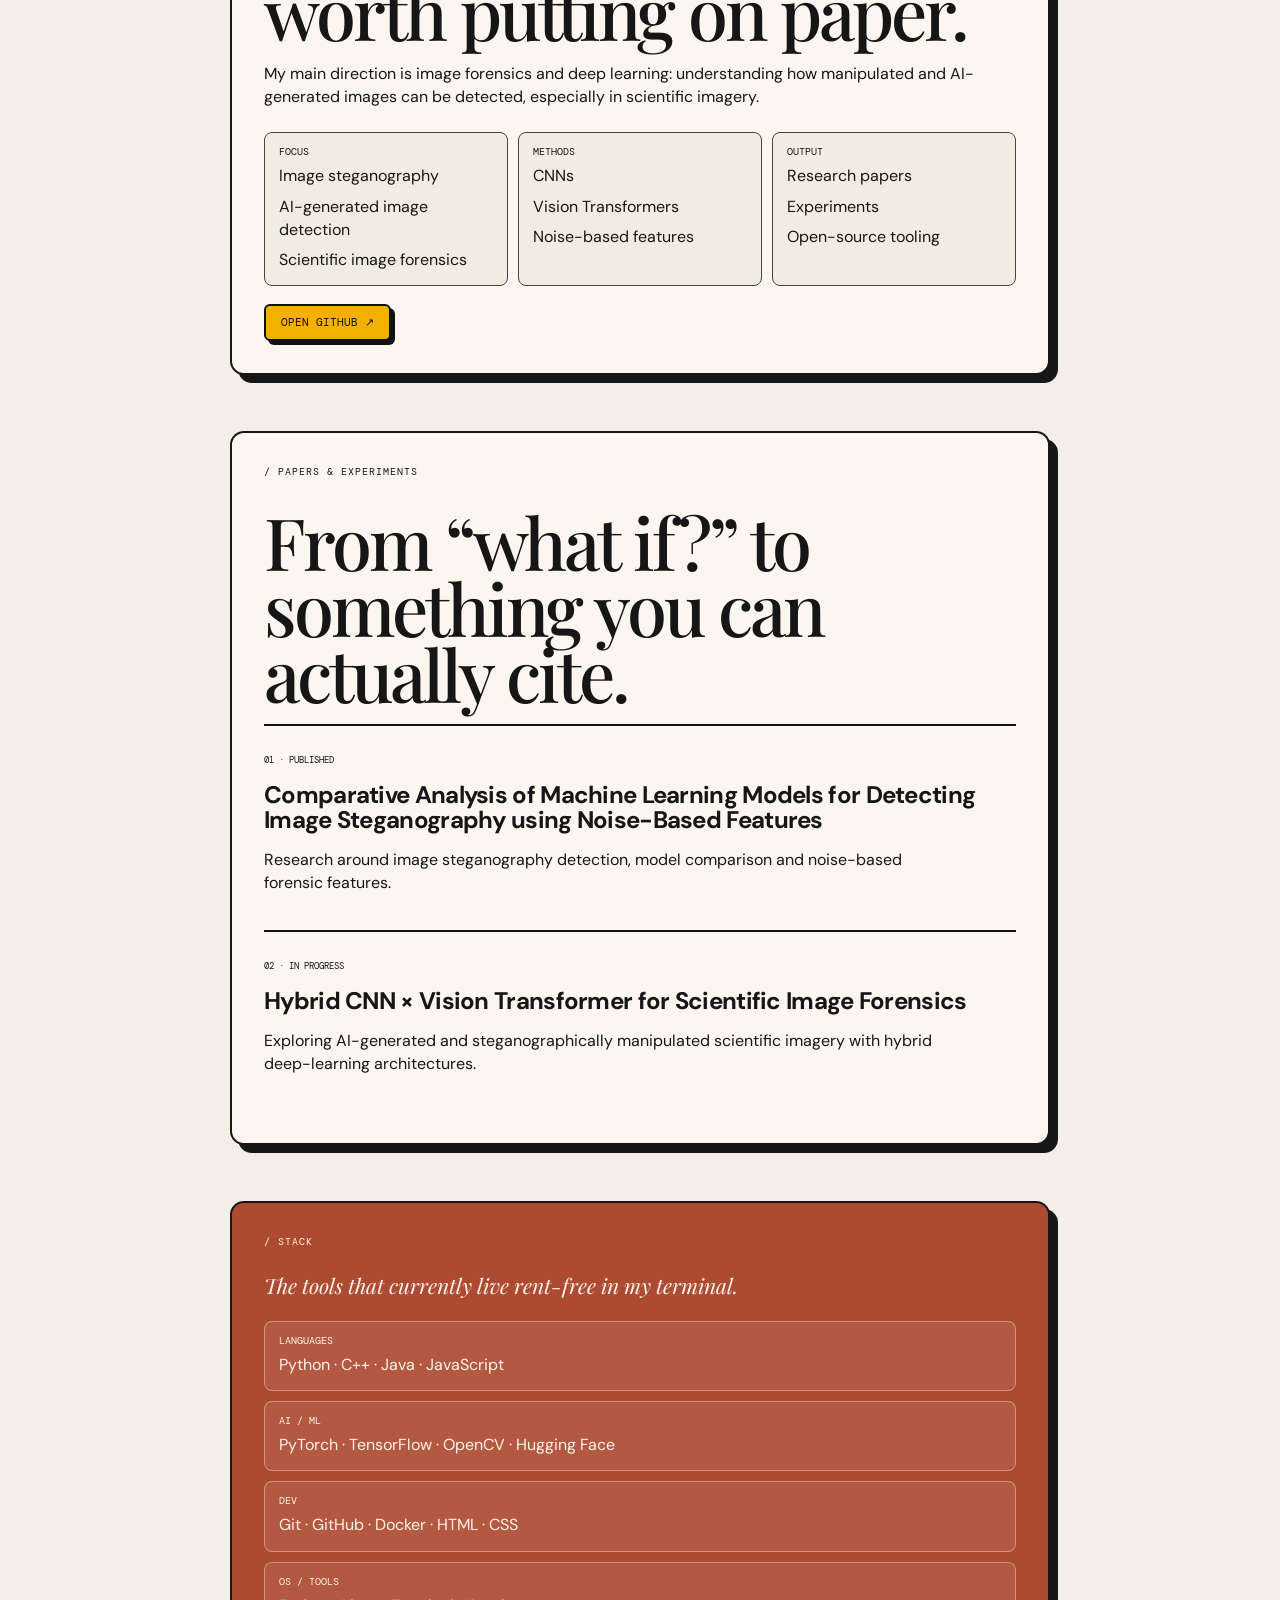
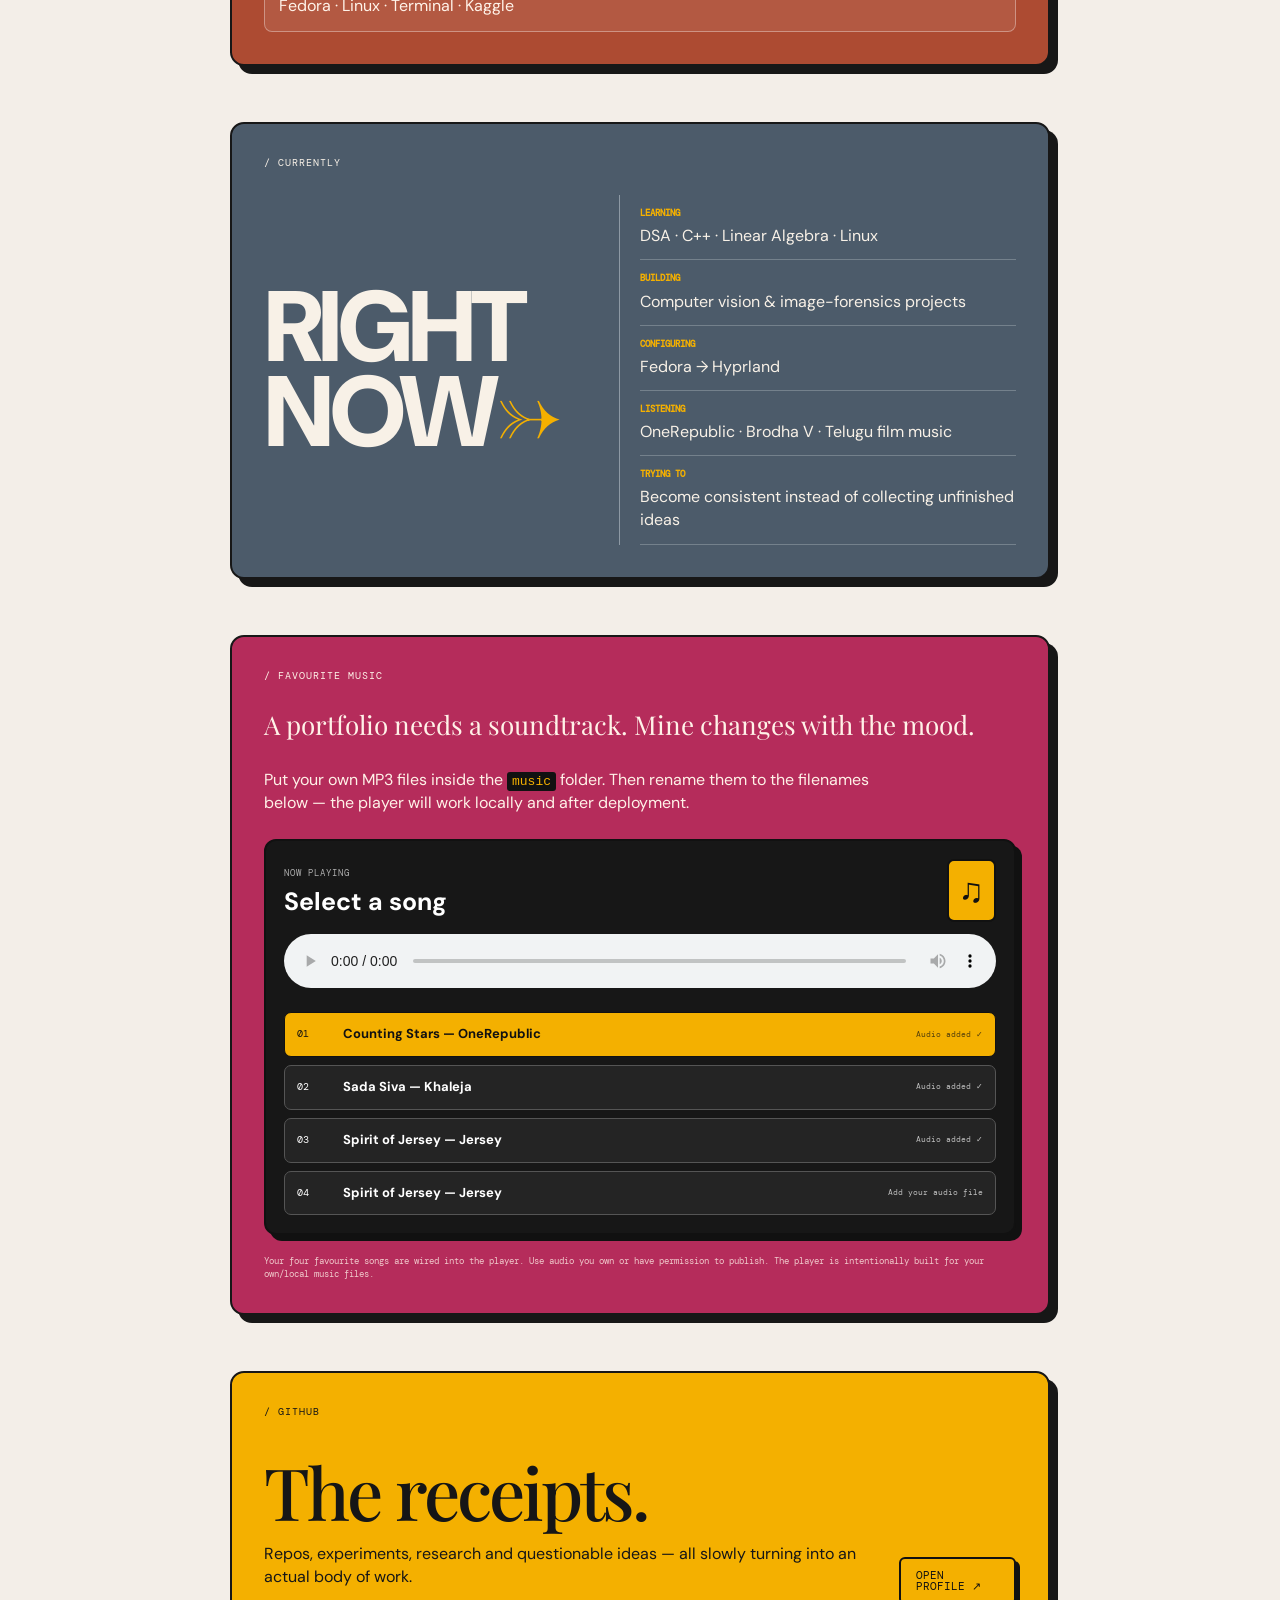
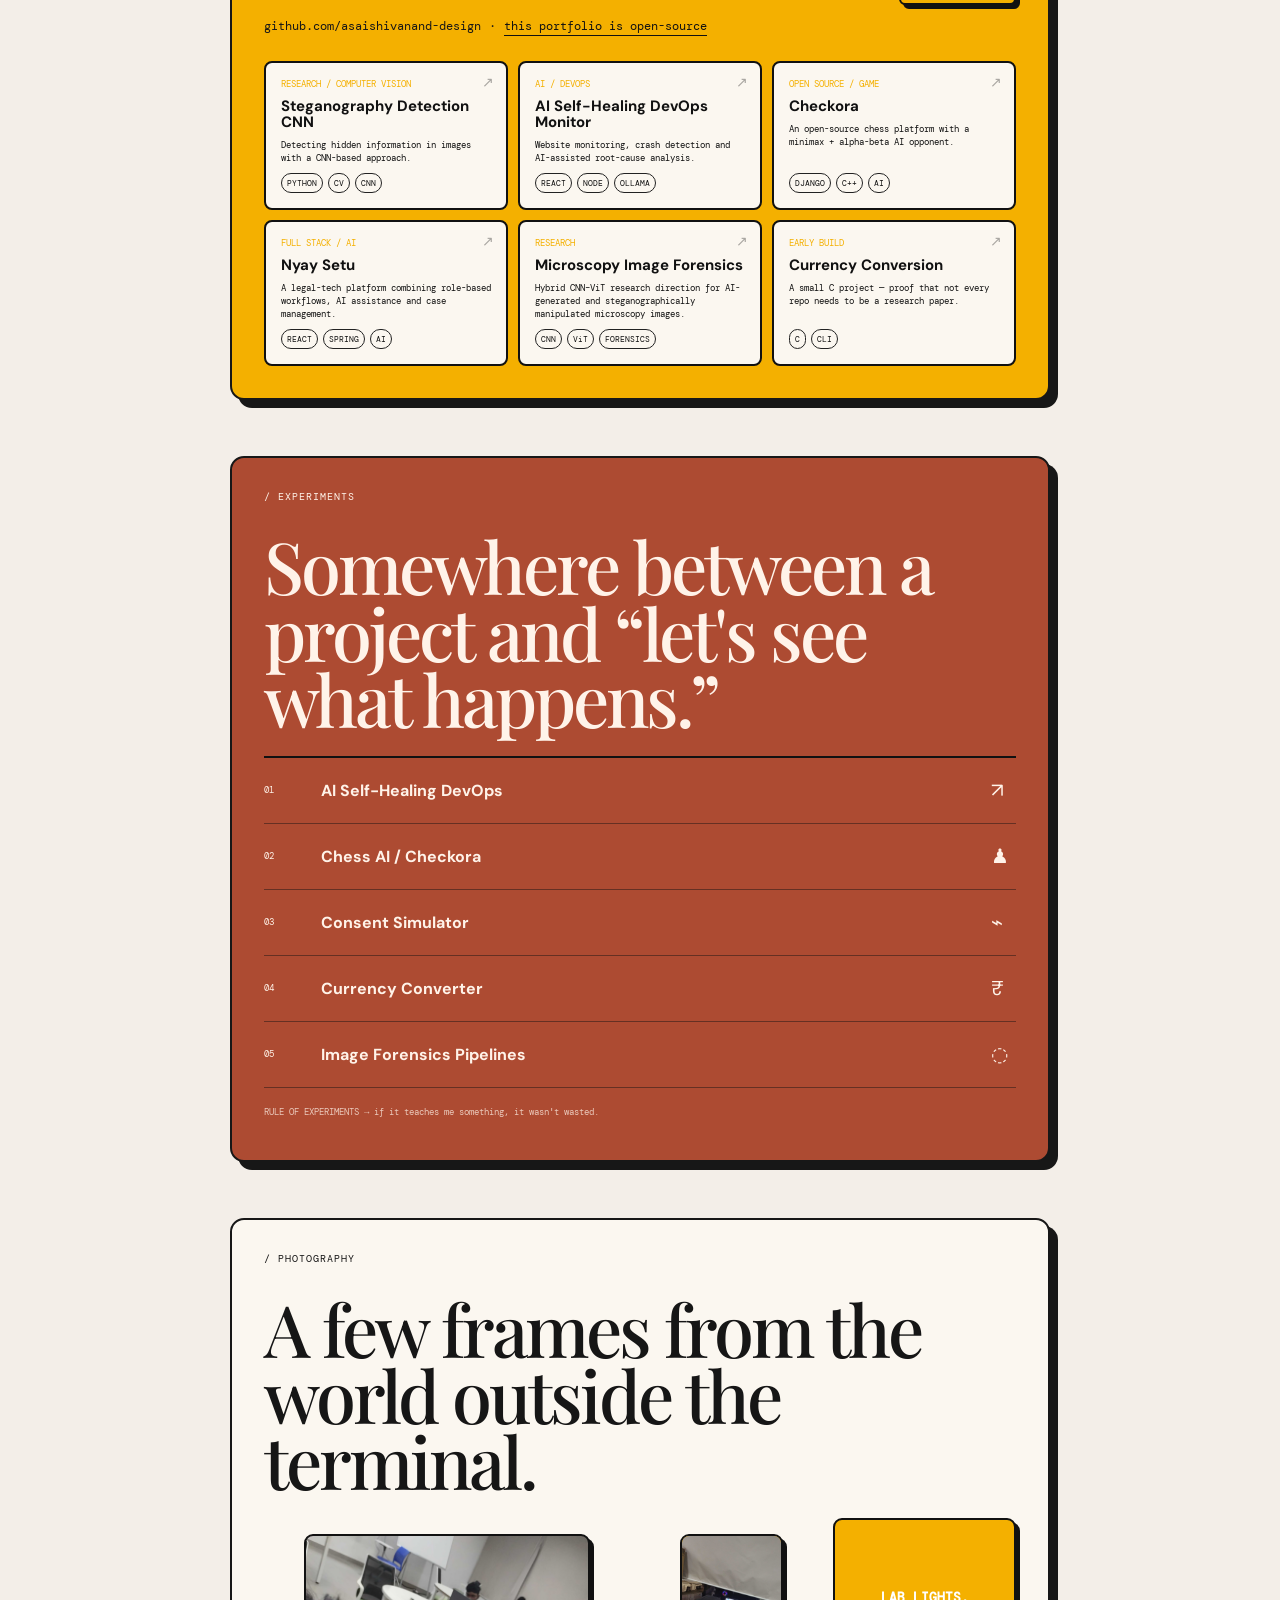
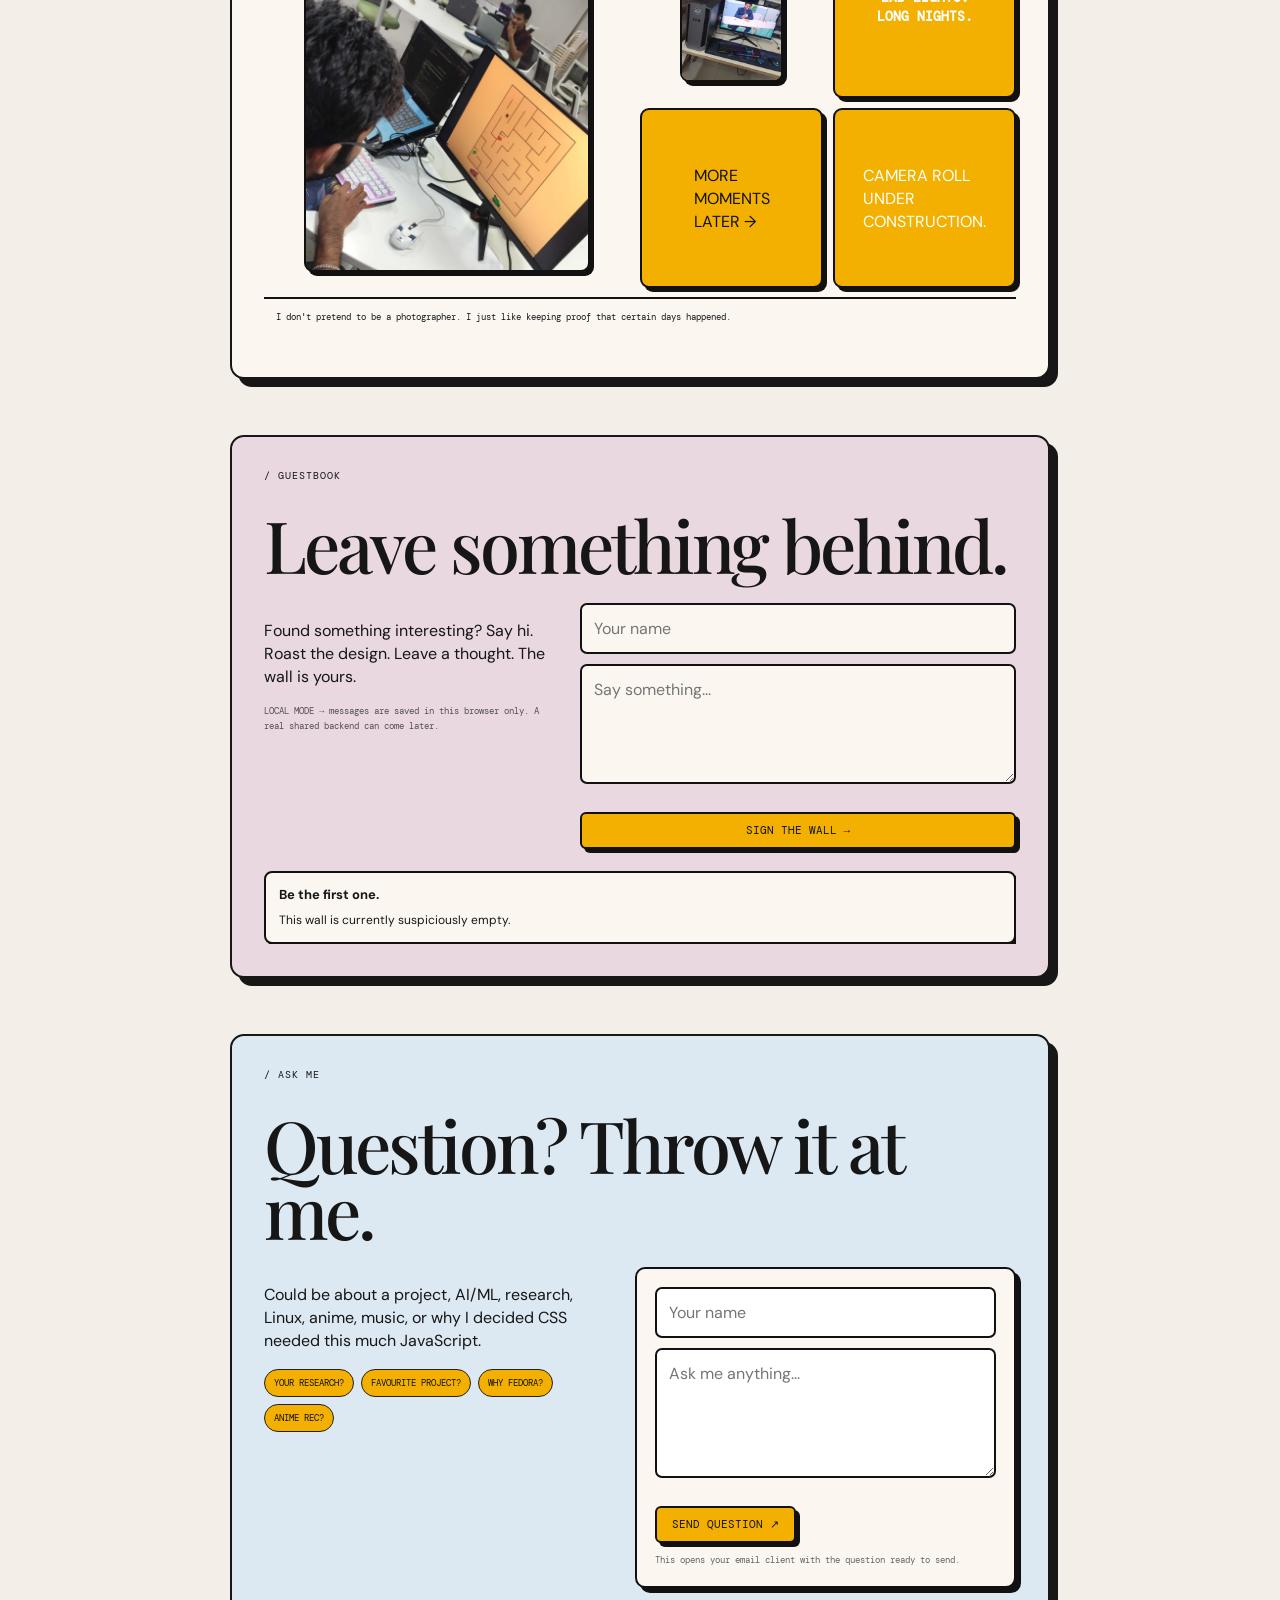
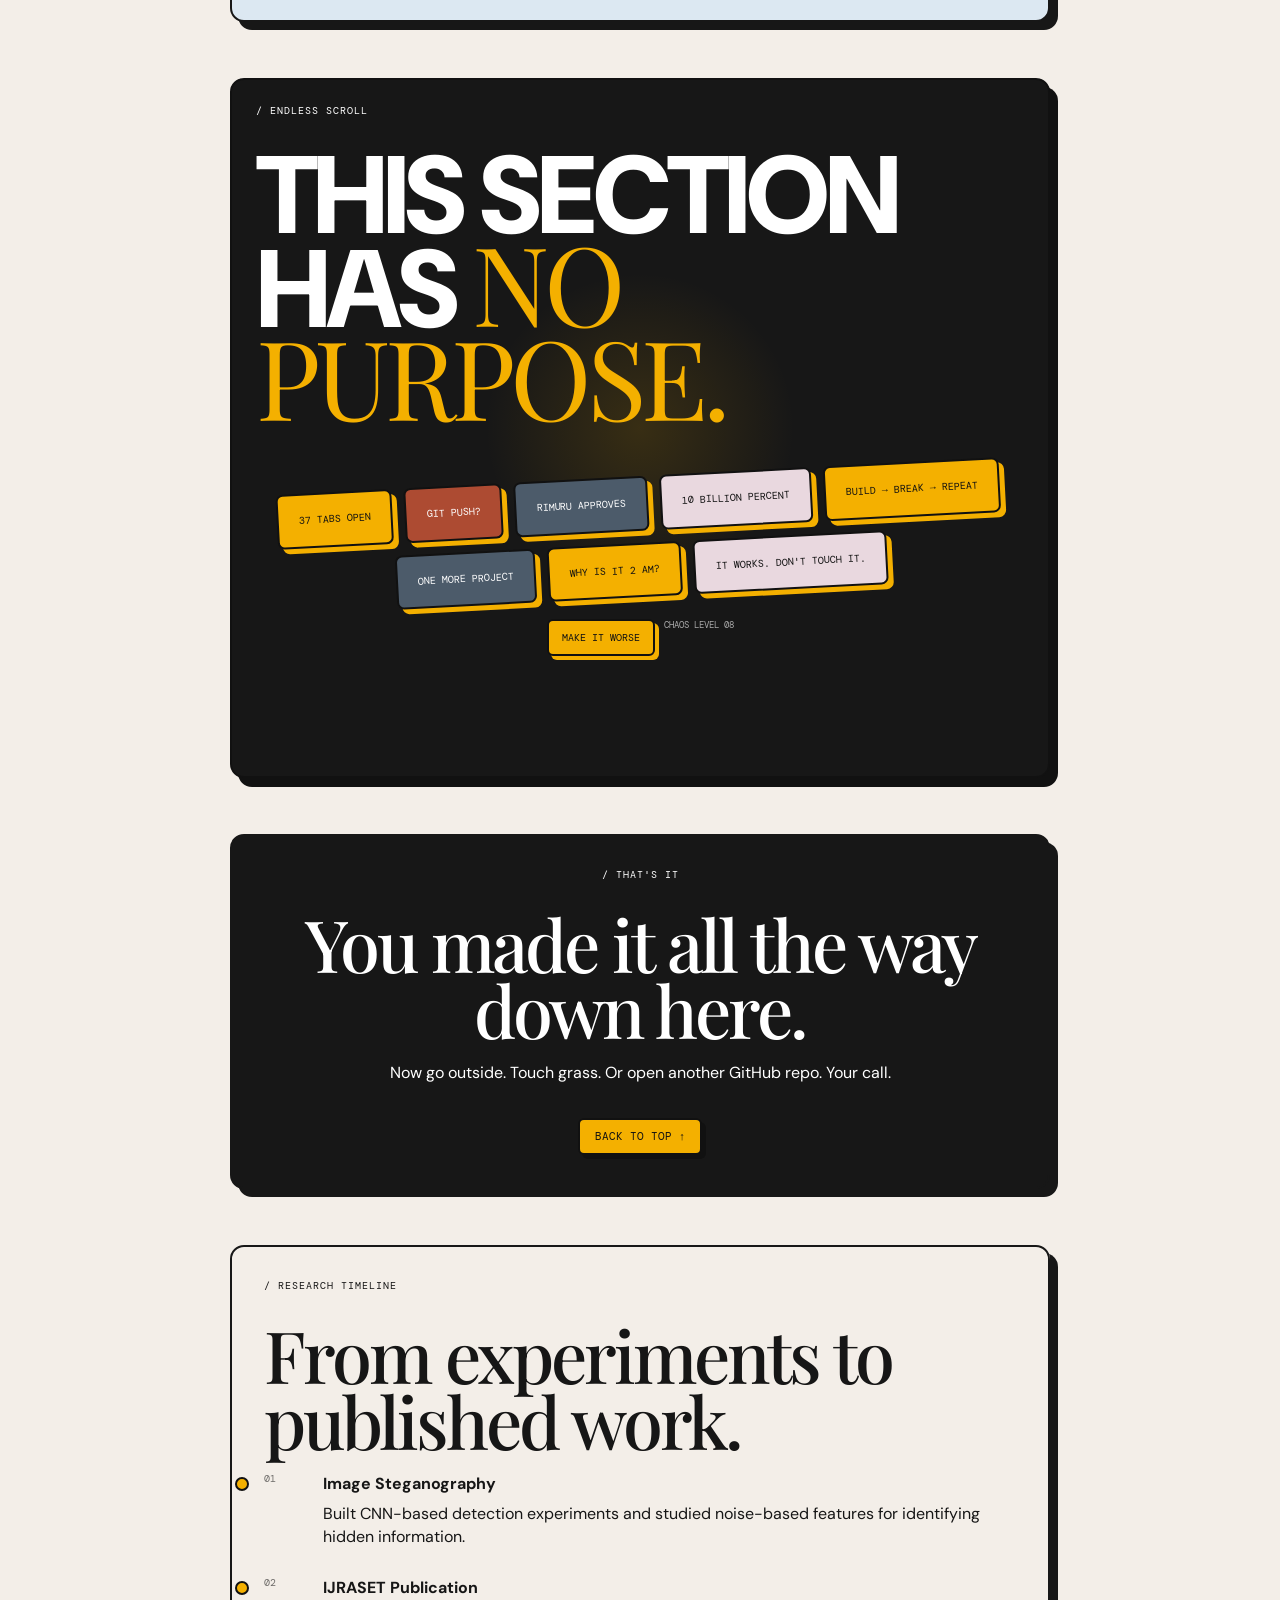
==== commit 45f53455: "feat: add build roadmap" ====
--- a/index.html
+++ b/index.html
@@ -1357,6 +1357,19 @@
       </div>
     </section>
 
+    <section id="roadmap" class="section-pad">
+      <div class="hero-card reveal">
+        <div class="section-kicker">/ ROADMAP</div>
+        <p class="display">What I am building next.</p>
+        <div class="roadmap-grid">
+          <div><span>01</span><h3>Research</h3><p>Finish baselines, hybrid CNN + ViT experiments and evaluation for scientific image forensics.</p></div>
+          <div><span>02</span><h3>Backend</h3><p>Go deeper into FastAPI and Spring Boot and ship production-style backend projects.</p></div>
+          <div><span>03</span><h3>Open Source</h3><p>Keep contributing through focused changes, reviews, issues and pull requests.</p></div>
+          <div><span>04</span><h3>Hackathons</h3><p>Build, learn and collaborate through national-level technical events.</p></div>
+        </div>
+      </div>
+    </section>
+
     <section id="activity" class="section-pad">
       <div class="hero-card activity-card reveal">
         <div class="section-kicker">/ BUILD LOG</div>
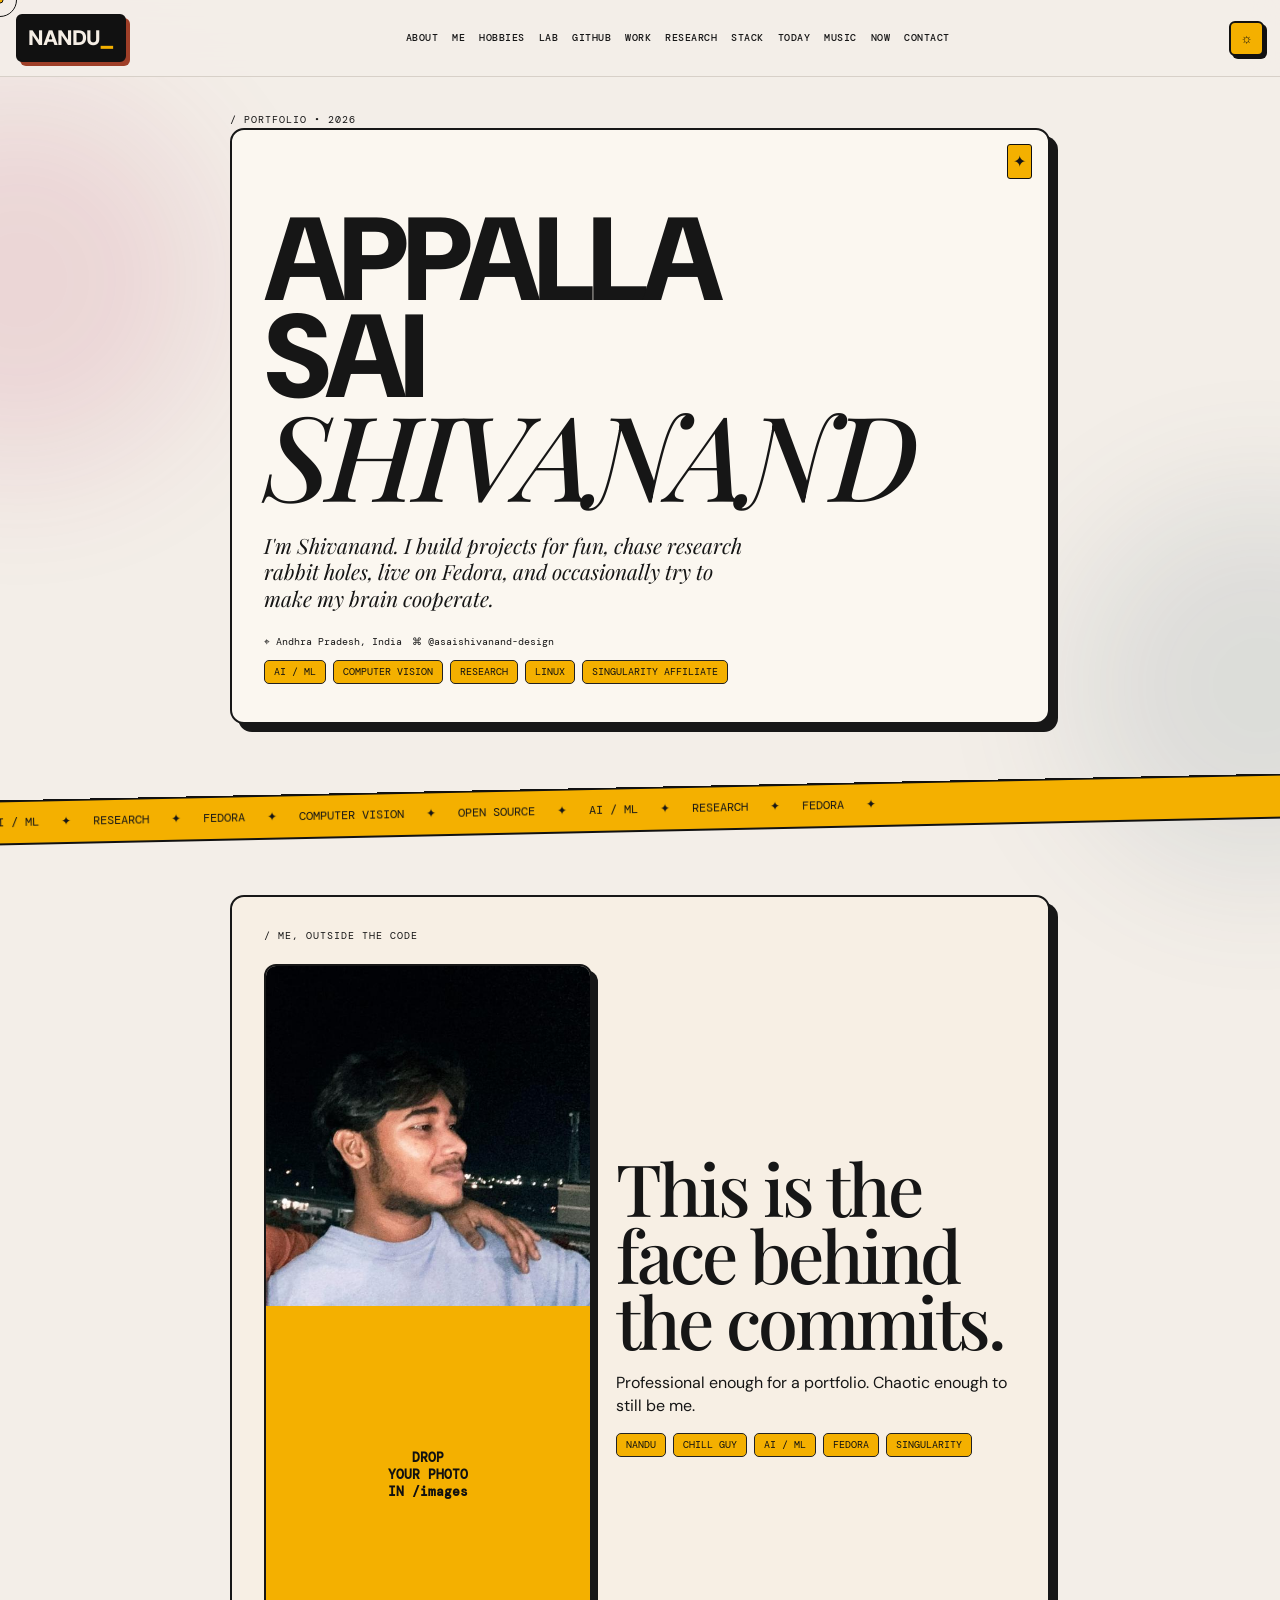
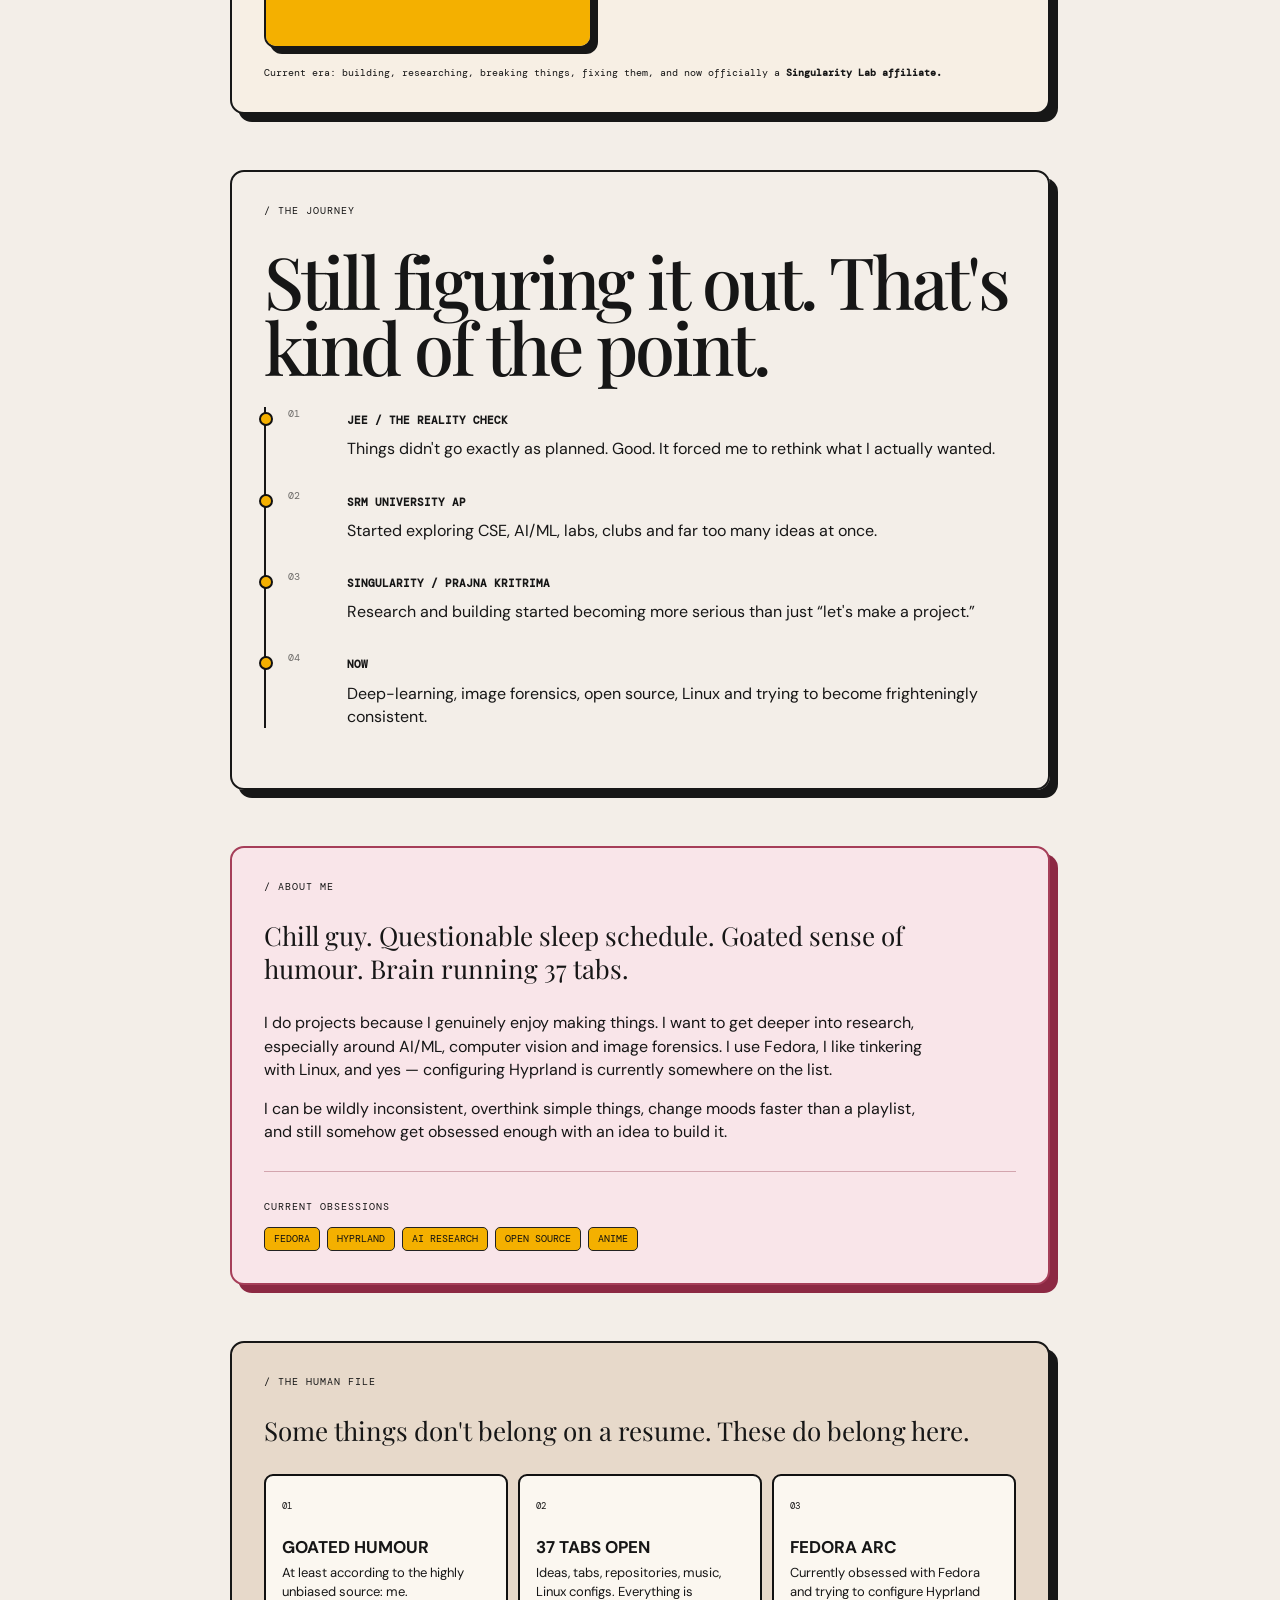
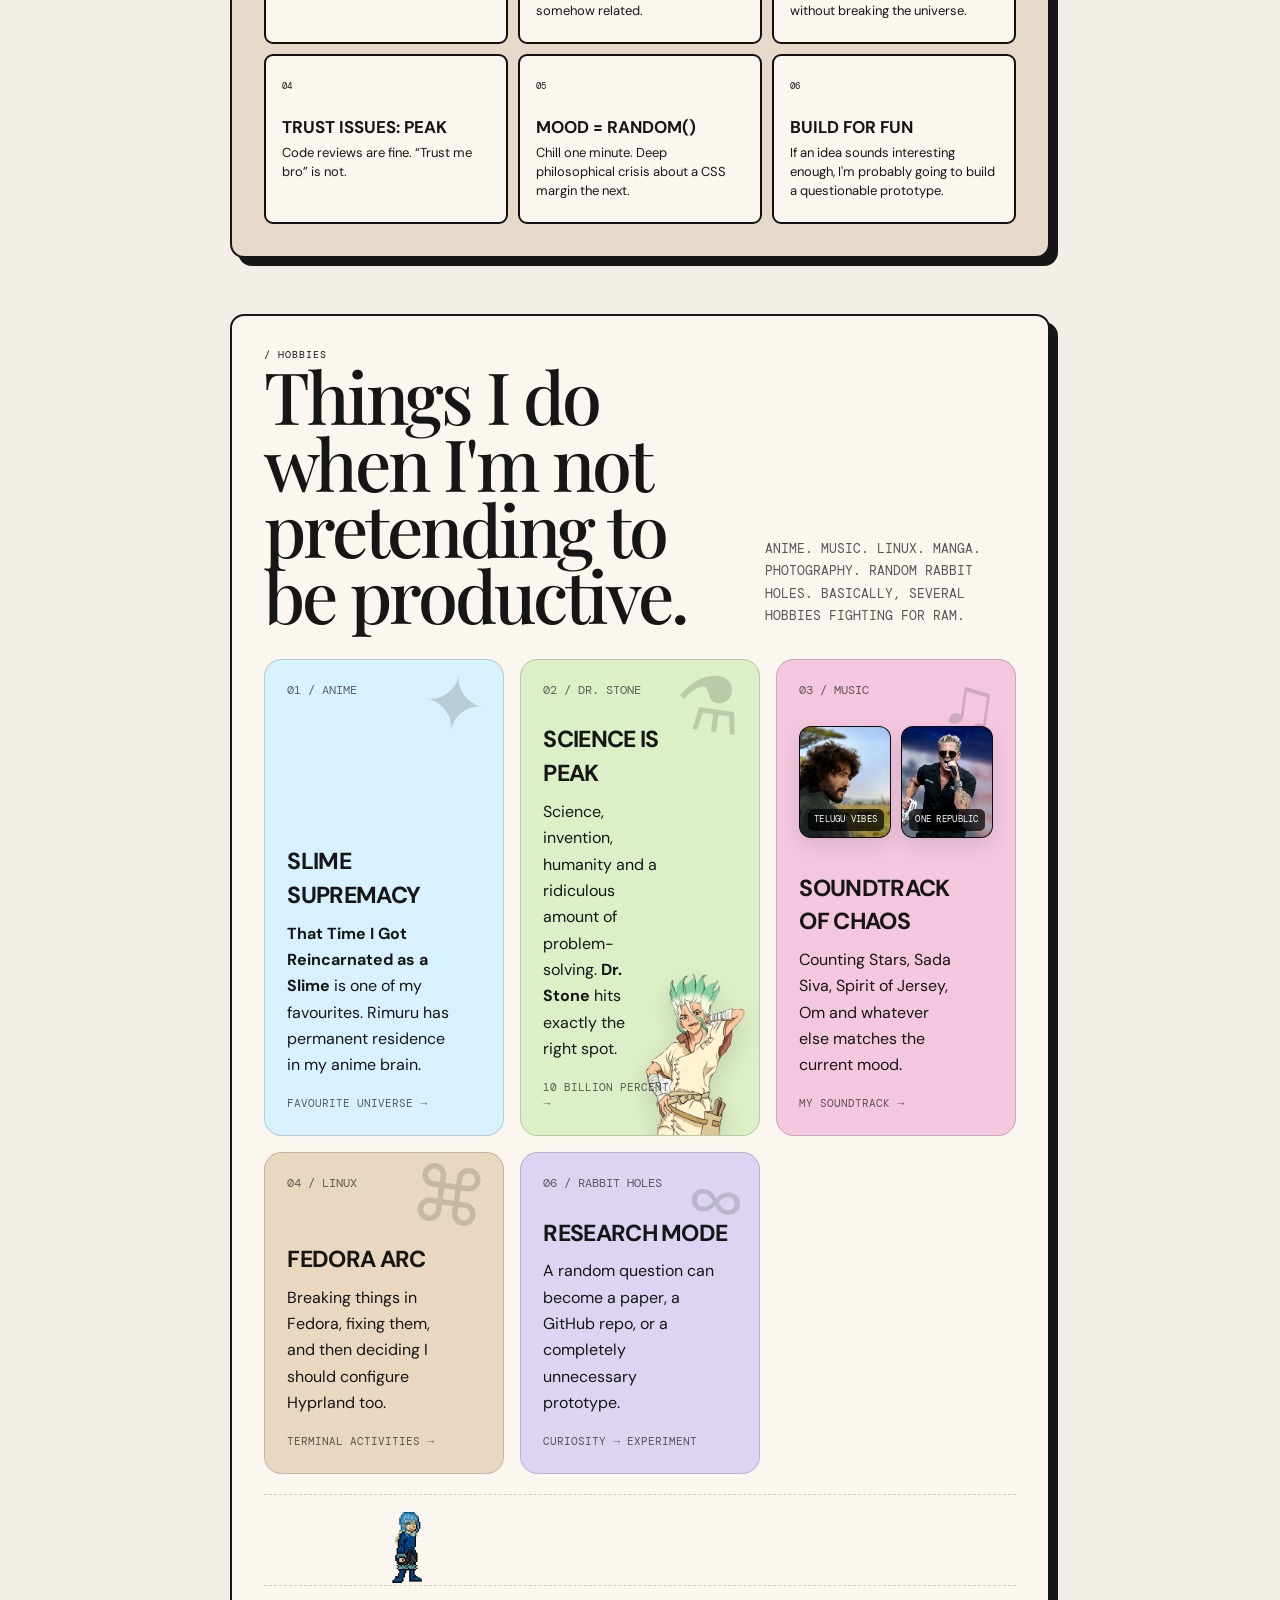
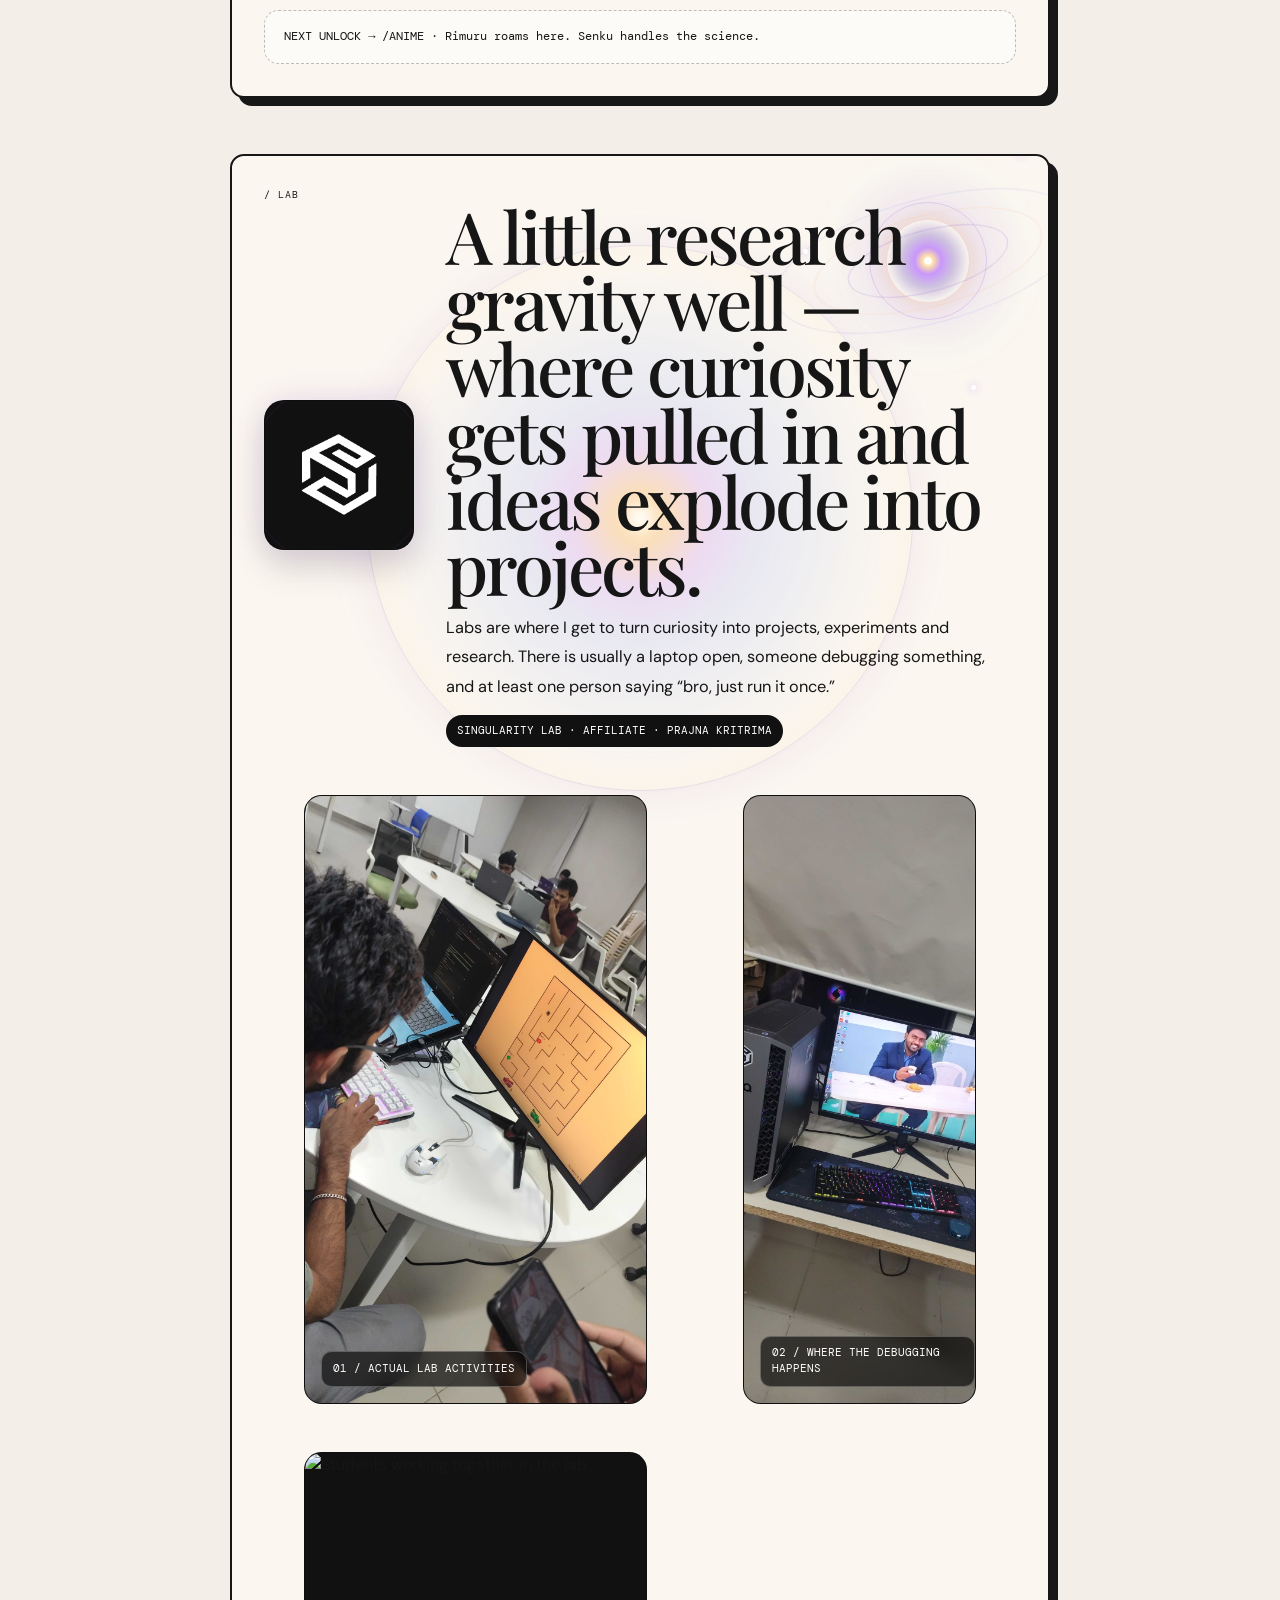
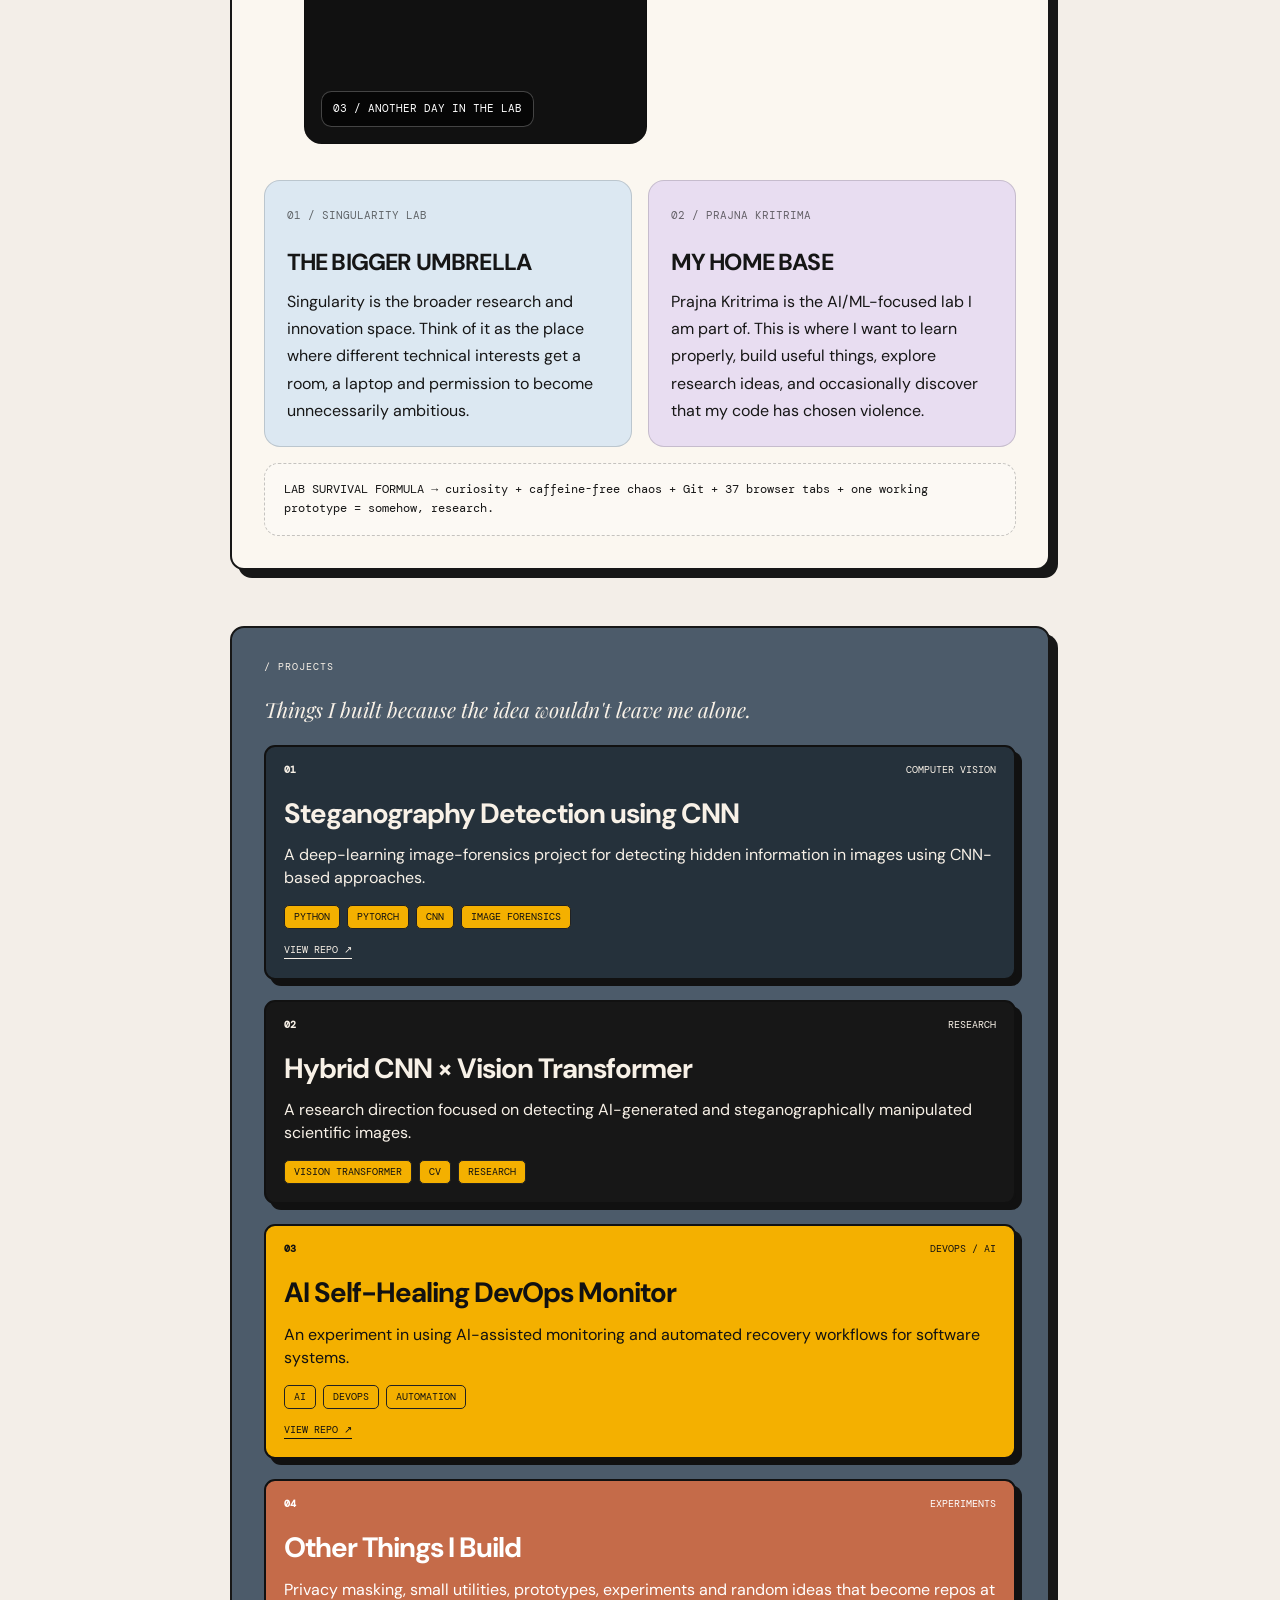
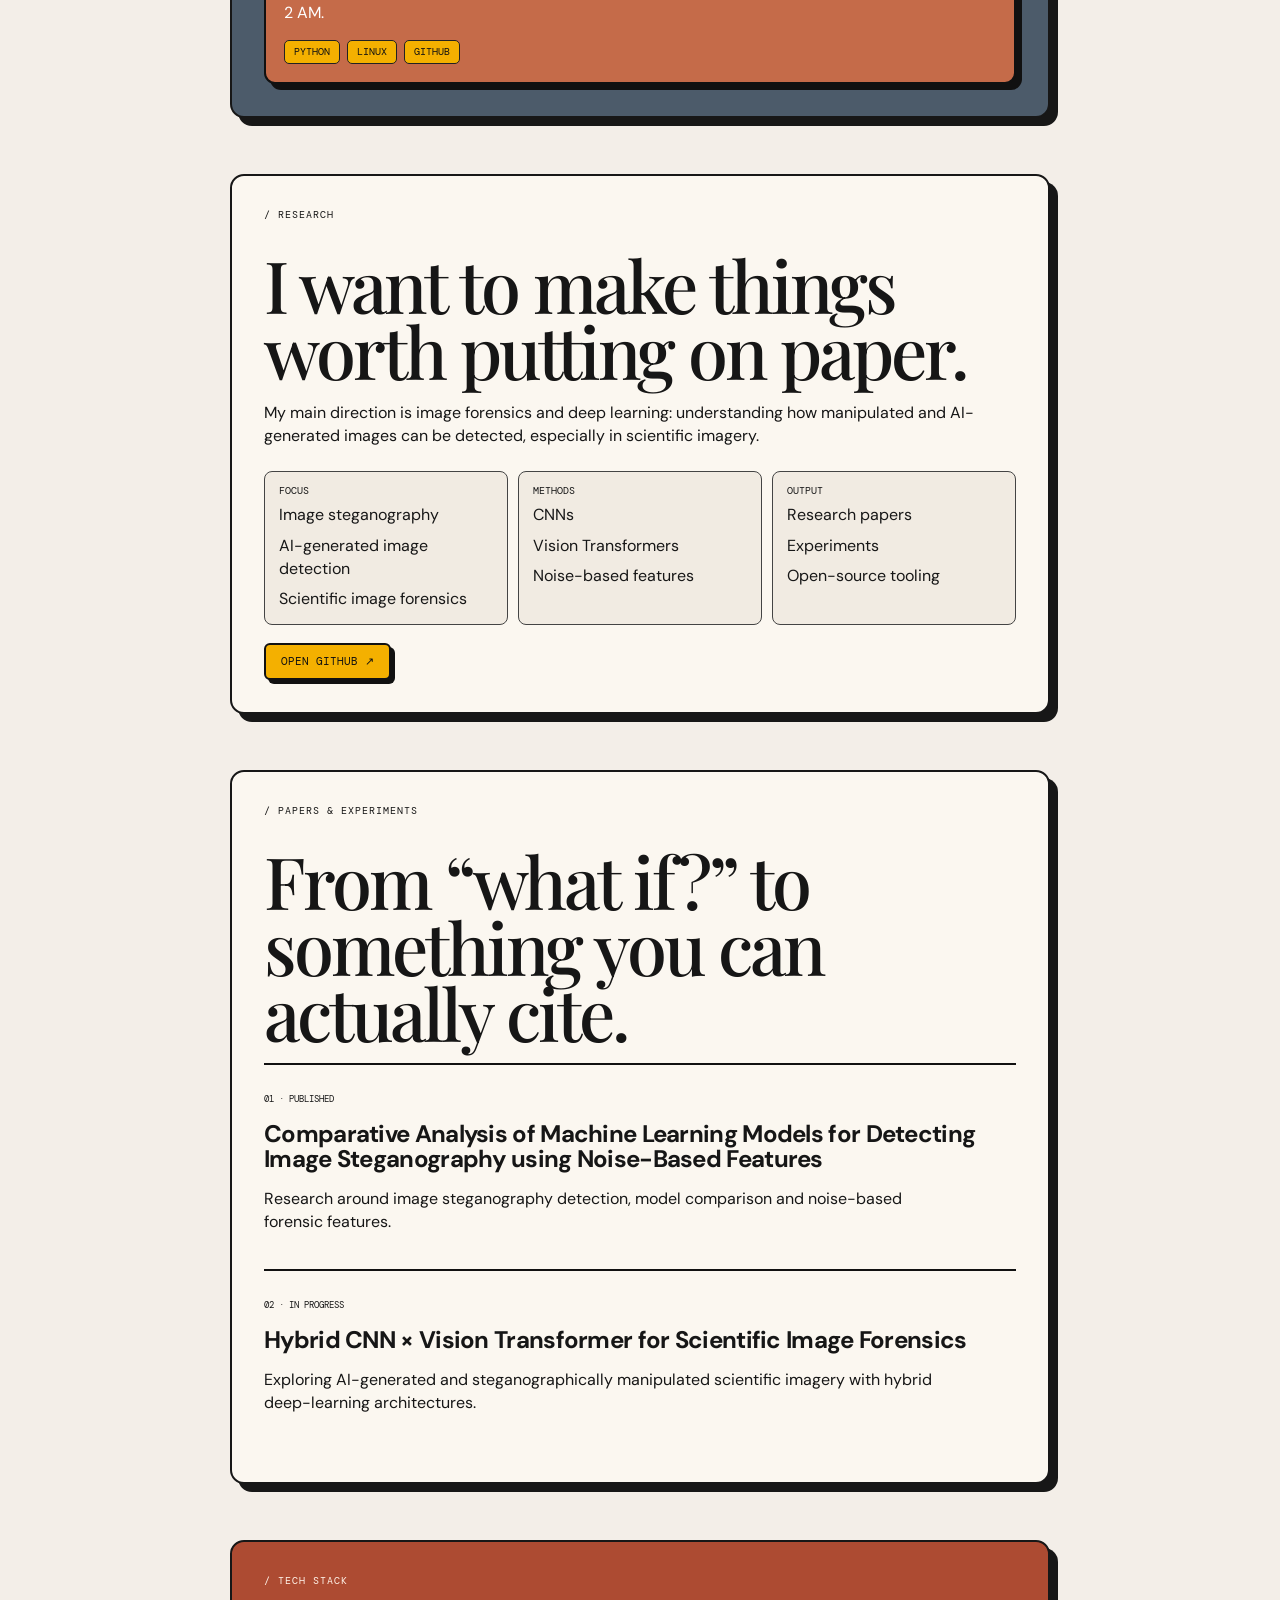
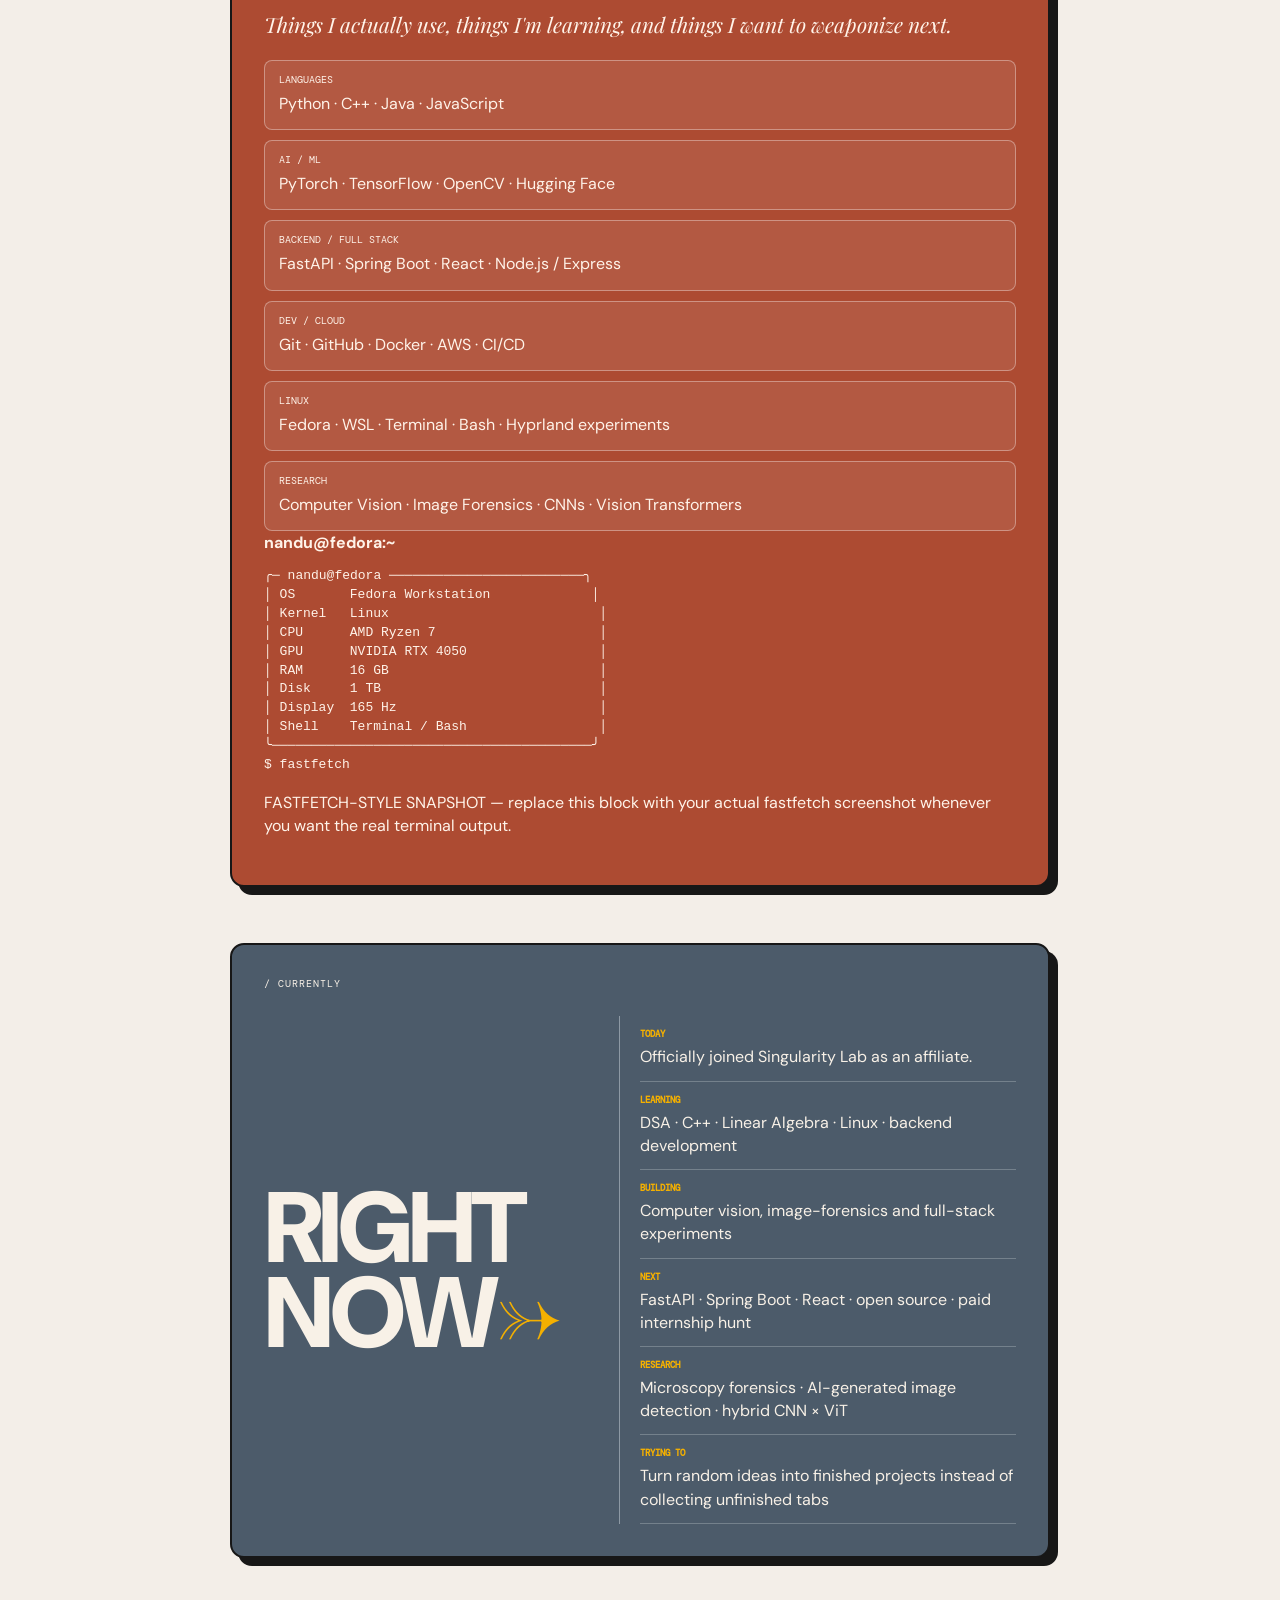
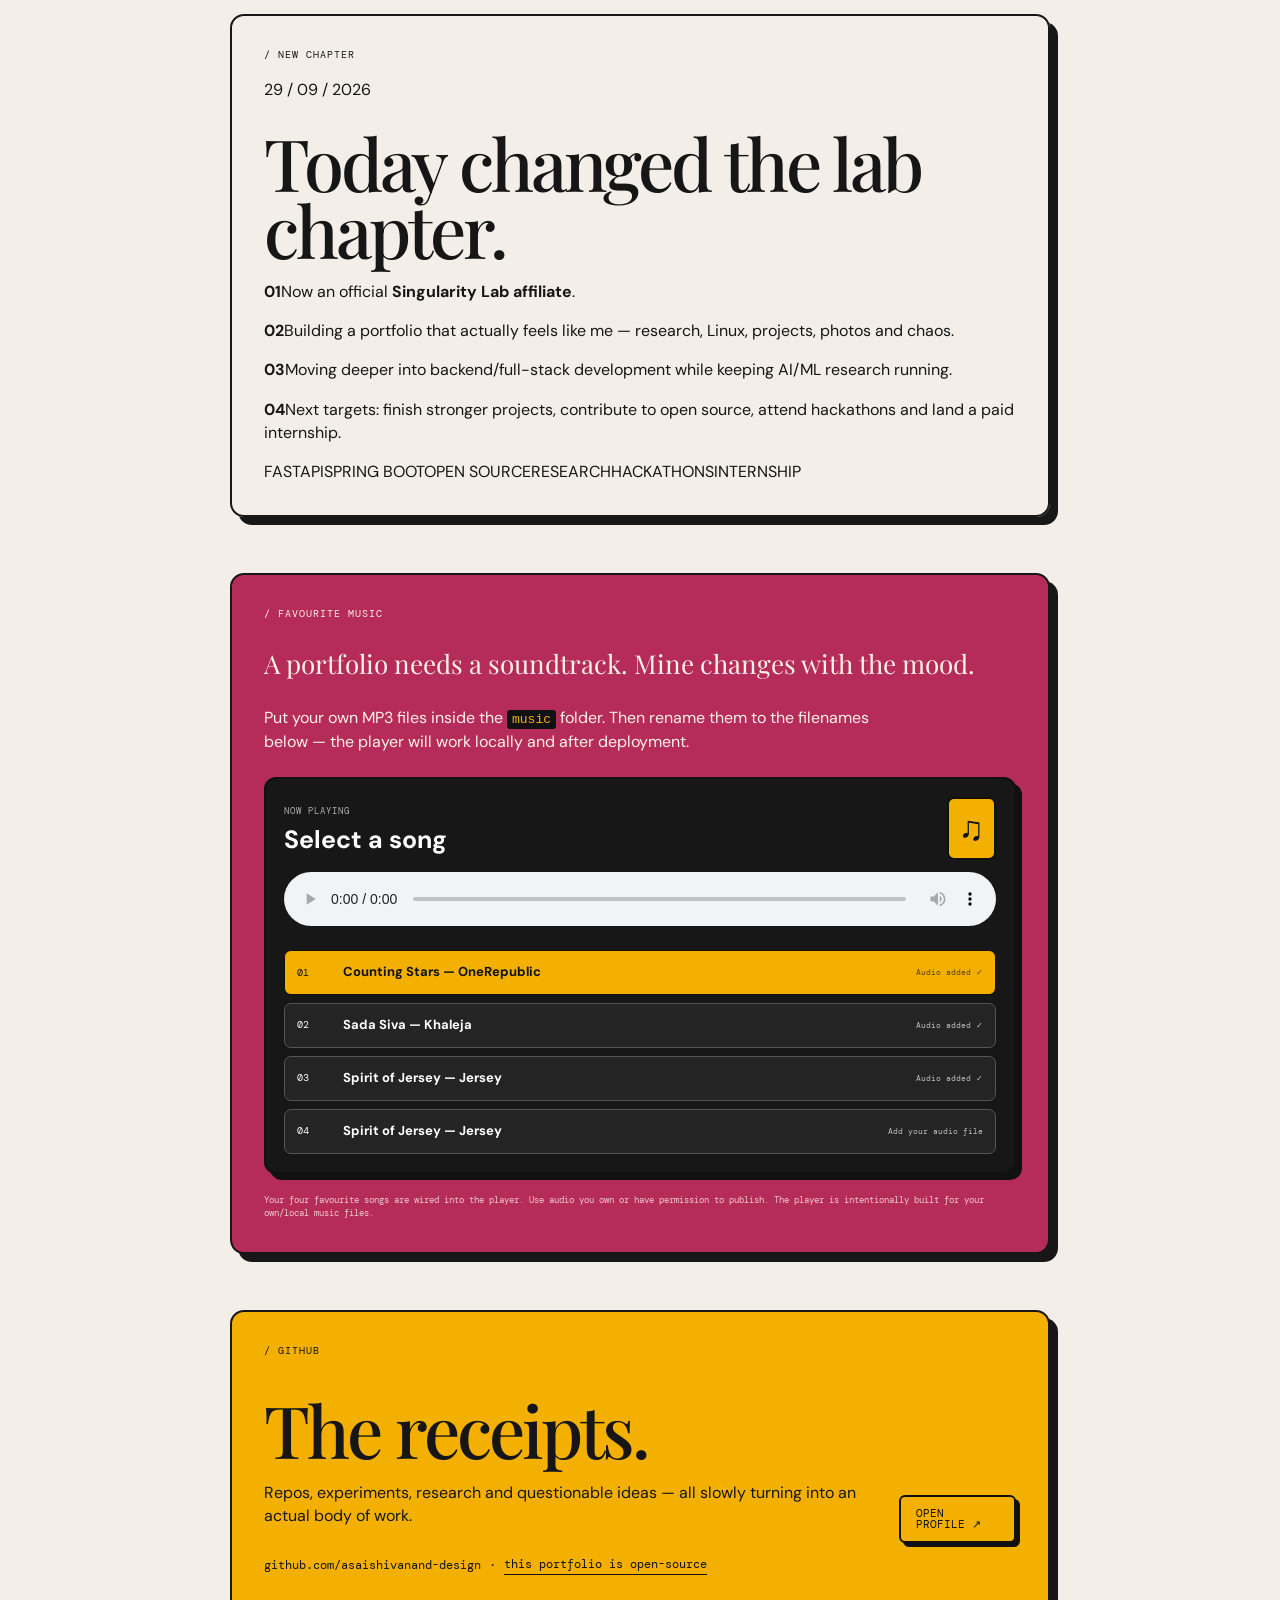
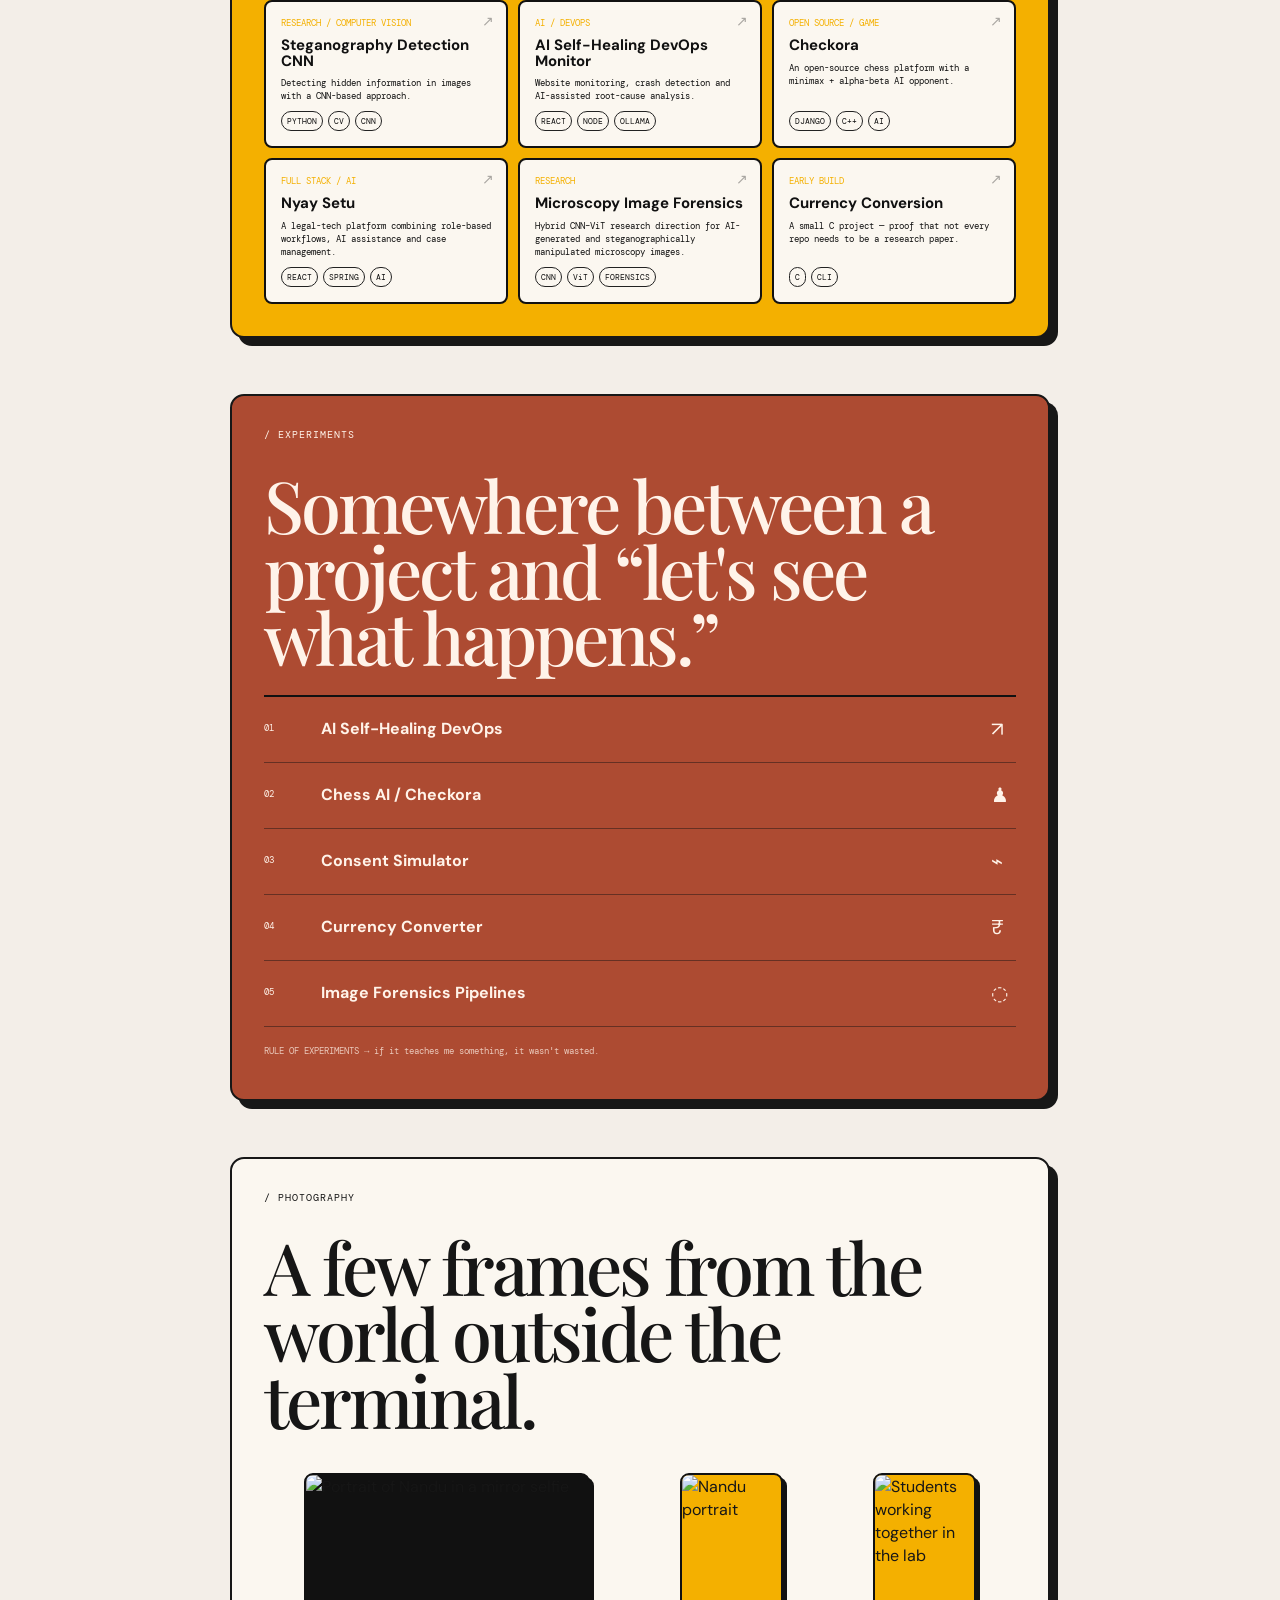
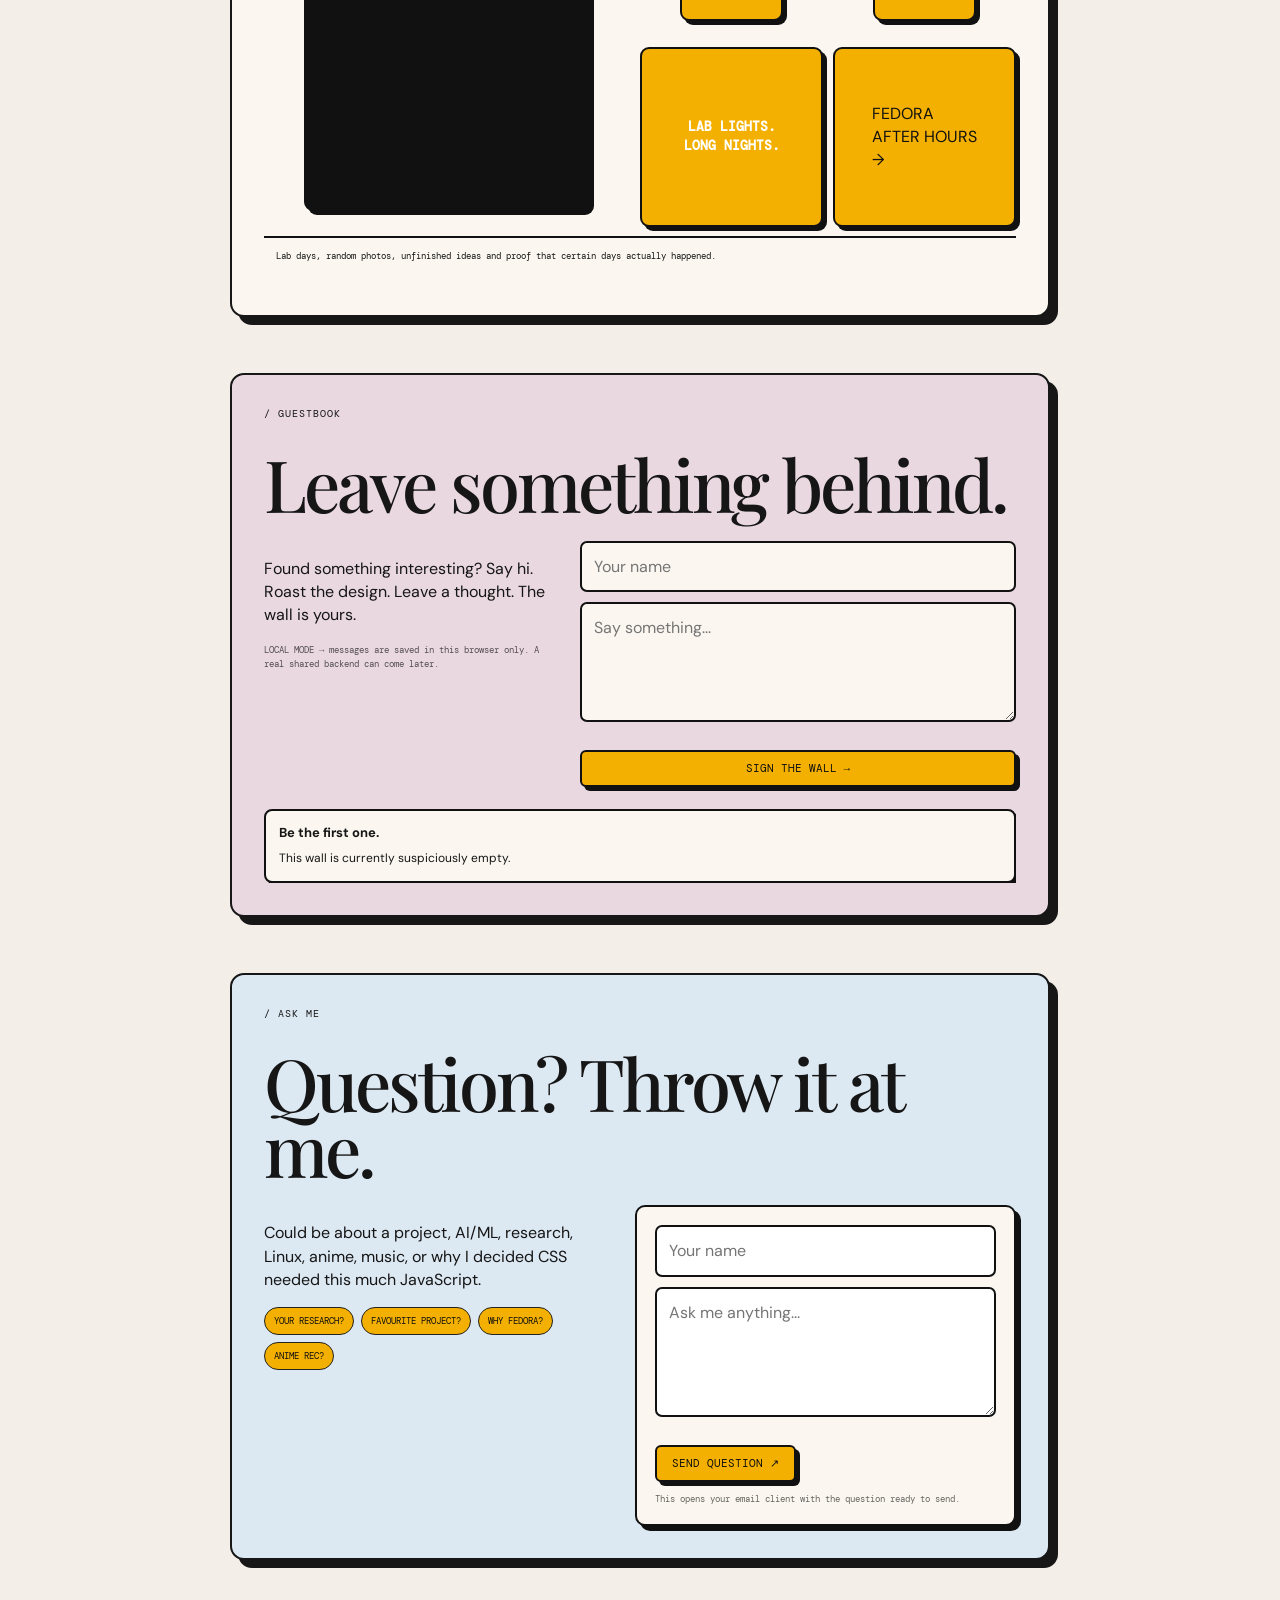
==== commit 3e3af868: "feat: deploy portfolio v2" ====
--- a/index.html
+++ b/index.html
@@ -788,6 +788,8 @@
       <a href="#github">GITHUB</a>
       <a href="#work">WORK</a>
       <a href="#research">RESEARCH</a>
+      <a href="#stack">STACK</a>
+      <a href="#today">TODAY</a>
       <a href="#music">MUSIC</a>
       <a href="#now">NOW</a>
       <a href="#contact">CONTACT</a>
@@ -808,7 +810,7 @@
             <span>⌘ @asaishivanand-design</span>
           </div>
           <div class="chips hero-chips">
-            <span>AI / ML</span><span>COMPUTER VISION</span><span>RESEARCH</span><span>LINUX</span>
+            <span>AI / ML</span><span>COMPUTER VISION</span><span>RESEARCH</span><span>LINUX</span><span>SINGULARITY AFFILIATE</span>
           </div>
         </div>
       </div>
@@ -834,10 +836,10 @@
           <div class="photo-copy">
             <p class="display">This is the face behind the commits.</p>
             <p>Professional enough for a portfolio. Chaotic enough to still be me.</p>
-            <div class="chips"><span>NANDU</span><span>CHILL GUY</span><span>AI / ML</span><span>FEDORA</span></div>
+            <div class="chips"><span>NANDU</span><span>CHILL GUY</span><span>AI / ML</span><span>FEDORA</span><span>SINGULARITY</span></div>
           </div>
         </div>
-        <div class="photo-note">Add your image as <code>images/profile.jpg</code>. No code changes needed.</div>
+        <div class="photo-note">Current era: building, researching, breaking things, fixing them, and now officially a <b>Singularity Lab affiliate.</b></div>
       </div>
     </section>
 
@@ -995,19 +997,24 @@
               Labs are where I get to turn curiosity into projects, experiments and research.
               There is usually a laptop open, someone debugging something, and at least one
               person saying “bro, just run it once.”
-            </p>
-            <span class="lab-affiliation">I'M PART OF PRAJNA KRITRIMA</span>
-          </div>        </div>
-
-        <div class="lab-photo-strip">
+            </p>            <span class="lab-affiliation">SINGULARITY LAB · AFFILIATE · PRAJNA KRITRIMA</span>
+          </div>
+        </div>
+
+        <div class="lab-photo-strip lab-photo-strip-three">
           <figure class="lab-photo">
-            <img src="images/lab-photo-01.png" alt="Lab workspace with students working on computers">
+            <img src="images/lab-photo-01.png" alt="Singularity Lab team working together around laptops">
             <figcaption class="lab-photo-caption">01 / actual lab activities</figcaption>
           </figure>
 
           <figure class="lab-photo">
-            <img src="images/lab-photo-02.png" alt="Lab workstation and team setup">
+            <img src="images/lab-photo-02.png" alt="Developer workstation inside the lab">
             <figcaption class="lab-photo-caption">02 / where the debugging happens</figcaption>
+          </figure>
+
+          <figure class="lab-photo">
+            <img src="images/lab-photo-03.png" alt="Students working together in the lab">
+            <figcaption class="lab-photo-caption">03 / another day in the lab</figcaption>
           </figure>
         </div>
 
@@ -1110,15 +1117,32 @@
     </section>
 
     <section id="stack" class="section-pad">
-      <div class="hero-card rust">
-        <div class="section-kicker">/ STACK</div>
-        <p class="italic">The tools that currently live rent-free in my terminal.</p>
-        <div class="stack-grid">
+      <div class="hero-card rust stack-v2 reveal">
+        <div class="section-kicker">/ TECH STACK</div>
+        <p class="italic">Things I actually use, things I'm learning, and things I want to weaponize next.</p>
+        <div class="stack-grid stack-grid-v2">
           <div><b>LANGUAGES</b><span>Python · C++ · Java · JavaScript</span></div>
           <div><b>AI / ML</b><span>PyTorch · TensorFlow · OpenCV · Hugging Face</span></div>
-          <div><b>DEV</b><span>Git · GitHub · Docker · HTML · CSS</span></div>
-          <div><b>OS / TOOLS</b><span>Fedora · Linux · Terminal · Kaggle</span></div>
-        </div>
+          <div><b>BACKEND / FULL STACK</b><span>FastAPI · Spring Boot · React · Node.js / Express</span></div>
+          <div><b>DEV / CLOUD</b><span>Git · GitHub · Docker · AWS · CI/CD</span></div>
+          <div><b>LINUX</b><span>Fedora · WSL · Terminal · Bash · Hyprland experiments</span></div>
+          <div><b>RESEARCH</b><span>Computer Vision · Image Forensics · CNNs · Vision Transformers</span></div>
+        </div>
+        <div class="stack-terminal">
+          <div class="terminal-bar"><span></span><span></span><span></span><b>nandu@fedora:~</b></div>
+          <pre>╭─ nandu@fedora ─────────────────────────╮
+│ OS       Fedora Workstation             │
+│ Kernel   Linux                           │
+│ CPU      AMD Ryzen 7                     │
+│ GPU      NVIDIA RTX 4050                 │
+│ RAM      16 GB                           │
+│ Disk     1 TB                            │
+│ Display  165 Hz                          │
+│ Shell    Terminal / Bash                 │
+╰─────────────────────────────────────────╯
+$ fastfetch</pre>
+        </div>
+        <p class="stack-footnote">FASTFETCH-STYLE SNAPSHOT — replace this block with your actual fastfetch screenshot whenever you want the real terminal output.</p>
       </div>
     </section>
 
@@ -1128,13 +1152,33 @@
         <div class="now-grid">
           <div class="now-big">RIGHT<br>NOW<span>→</span></div>
           <div class="now-list">
-            <p><b>LEARNING</b><span>DSA · C++ · Linear Algebra · Linux</span></p>
-            <p><b>BUILDING</b><span>Computer vision & image-forensics projects</span></p>
-            <p><b>CONFIGURING</b><span>Fedora → Hyprland</span></p>
-            <p><b>LISTENING</b><span>OneRepublic · Brodha V · Telugu film music</span></p>
-            <p><b>TRYING TO</b><span>Become consistent instead of collecting unfinished ideas</span></p>
+            <p><b>TODAY</b><span>Officially joined Singularity Lab as an affiliate.</span></p>
+            <p><b>LEARNING</b><span>DSA · C++ · Linear Algebra · Linux · backend development</span></p>
+            <p><b>BUILDING</b><span>Computer vision, image-forensics and full-stack experiments</span></p>
+            <p><b>NEXT</b><span>FastAPI · Spring Boot · React · open source · paid internship hunt</span></p>
+            <p><b>RESEARCH</b><span>Microscopy forensics · AI-generated image detection · hybrid CNN × ViT</span></p>
+            <p><b>TRYING TO</b><span>Turn random ideas into finished projects instead of collecting unfinished tabs</span></p>
           </div>
         </div>
+      </div>
+    </section>
+
+    <section id="today" class="section-pad">
+      <div class="hero-card today-card reveal">
+        <div class="section-kicker">/ NEW CHAPTER</div>
+        <div class="today-grid">
+          <div>
+            <p class="today-stamp">29 / 09 / 2026</p>
+            <p class="display">Today changed the lab chapter.</p>
+          </div>
+          <div class="today-list">
+            <p><b>01</b><span>Now an official <strong>Singularity Lab affiliate</strong>.</span></p>
+            <p><b>02</b><span>Building a portfolio that actually feels like me — research, Linux, projects, photos and chaos.</span></p>
+            <p><b>03</b><span>Moving deeper into backend/full-stack development while keeping AI/ML research running.</span></p>
+            <p><b>04</b><span>Next targets: finish stronger projects, contribute to open source, attend hackathons and land a paid internship.</span></p>
+          </div>
+        </div>
+        <div class="plan-chips"><span>FASTAPI</span><span>SPRING BOOT</span><span>OPEN SOURCE</span><span>RESEARCH</span><span>HACKATHONS</span><span>INTERNSHIP</span></div>
       </div>
     </section>
 
@@ -1244,16 +1288,16 @@
       <div class="hero-card photography-card reveal">
         <div class="section-kicker">/ PHOTOGRAPHY</div>
         <p class="display">A few frames from the world outside the terminal.</p>
-        <div class="photo-wall">
+        <div class="photo-wall photo-wall-v2">
           <figure class="photo-tile main-photo">
-            <img src="images/lab-photo-01.png" alt="Students working in a lab">
+            <img src="images/nandu-photo-02.png" alt="Portrait of Nandu in a mirror selfie">
           </figure>
-          <figure class="photo-tile"><img src="images/lab-photo-02.png" alt="Computer workstation in the lab"></figure>
+          <figure class="photo-tile portrait-small"><img src="images/nandu-photo-01.png" alt="Nandu portrait"></figure>
+          <figure class="photo-tile lab-small"><img src="images/lab-photo-03.png" alt="Students working together in the lab"></figure>
           <div class="photo-tile text-tile">LAB LIGHTS.<br>LONG NIGHTS.</div>
-          <div class="photo-tile yellow-tile">MORE<br>MOMENTS<br>LATER →</div>
-          <div class="photo-tile blue-tile">CAMERA ROLL<br>UNDER<br>CONSTRUCTION.</div>
-        </div>
-        <p class="photo-caption-large">I don't pretend to be a photographer. I just like keeping proof that certain days happened.</p>
+          <div class="photo-tile yellow-tile">FEDORA<br>AFTER HOURS<br>→</div>
+        </div>
+        <p class="photo-caption-large">Lab days, random photos, unfinished ideas and proof that certain days actually happened.</p>
       </div>
     </section>
 
@@ -1329,56 +1373,6 @@
         <p class="display">You made it all the way down here.</p>
         <p>Now go outside. Touch grass. Or open another GitHub repo. Your call.</p>
         <a class="button" href="#home">BACK TO TOP ↑</a>
-      </div>
-    </section>
-
-    <section id="research-timeline" class="section-pad">
-      <div class="hero-card reveal">
-        <div class="section-kicker">/ RESEARCH TIMELINE</div>
-        <p class="display">From experiments to published work.</p>
-        <div class="timeline-list">
-          <div class="timeline-item"><span>01</span><div><strong>Image Steganography</strong><p>Built CNN-based detection experiments and studied noise-based features for identifying hidden information.</p></div></div>
-          <div class="timeline-item"><span>02</span><div><strong>IJRASET Publication</strong><p>Published comparative analysis work on machine-learning models for image steganography detection.</p></div></div>
-          <div class="timeline-item"><span>03</span><div><strong>Scientific Image Forensics</strong><p>Developing a microscopy-focused direction combining CNN and Vision Transformer representations.</p></div></div>
-          <div class="timeline-item"><span>04</span><div><strong>Next</strong><p>Baseline experiments, explainability, evaluation and a research-ready pipeline.</p></div></div>
-        </div>
-      </div>
-    </section>
-
-    <section id="projects-upgrade" class="section-pad">
-      <div class="hero-card reveal">
-        <div class="section-kicker">/ SELECTED BUILDS</div>
-        <p class="display">Things I actually build.</p>
-        <div class="project-grid">
-          <article class="project-card"><span class="project-status">RESEARCH</span><h3>Microscopy Image Forensics</h3><p>Scientific image forensics direction using CNN + Vision Transformer ideas on microscopy data.</p><a href="https://github.com/asaishivanand-design/microscopy-image-forensics">GitHub ↗</a></article>
-          <article class="project-card"><span class="project-status">AI / DEVOPS</span><h3>AI Self-Healing DevOps Monitor</h3><p>Monitoring and automated-response experiments combining a web dashboard with AI tooling.</p><a href="https://github.com/asaishivanand-design/ai-self-healing-devops-monitor">GitHub ↗</a></article>
-          <article class="project-card"><span class="project-status">FULL STACK</span><h3>Nyay Setu</h3><p>Legal-tech platform concept spanning React, Spring Boot, FastAPI and AI-assisted workflows.</p><a href="https://github.com/asaishivanand-design/nyay-setu-working">GitHub ↗</a></article>
-        </div>
-      </div>
-    </section>
-
-    <section id="roadmap" class="section-pad">
-      <div class="hero-card reveal">
-        <div class="section-kicker">/ ROADMAP</div>
-        <p class="display">What I am building next.</p>
-        <div class="roadmap-grid">
-          <div><span>01</span><h3>Research</h3><p>Finish baselines, hybrid CNN + ViT experiments and evaluation for scientific image forensics.</p></div>
-          <div><span>02</span><h3>Backend</h3><p>Go deeper into FastAPI and Spring Boot and ship production-style backend projects.</p></div>
-          <div><span>03</span><h3>Open Source</h3><p>Keep contributing through focused changes, reviews, issues and pull requests.</p></div>
-          <div><span>04</span><h3>Hackathons</h3><p>Build, learn and collaborate through national-level technical events.</p></div>
-        </div>
-      </div>
-    </section>
-
-    <section id="activity" class="section-pad">
-      <div class="hero-card activity-card reveal">
-        <div class="section-kicker">/ BUILD LOG</div>
-        <p class="display">What I'm building right now.</p>
-        <div class="activity-grid">
-          <article class="activity-item"><small>01 · RESEARCH</small><h3>Microscopy Image Forensics</h3><p>Working toward a hybrid CNN + Vision Transformer pipeline for scientific image forensics.</p><span>IN PROGRESS</span></article>
-          <article class="activity-item"><small>02 · DEVELOPMENT</small><h3>Backend + Full Stack</h3><p>Building practical systems with Python, FastAPI, Java, Spring Boot and modern frontend tools.</p><span>LEARNING BY BUILDING</span></article>
-          <article class="activity-item"><small>03 · COMMUNITY</small><h3>Open Source</h3><p>Using branches, commits and pull requests to keep the portfolio and projects developed in public.</p><span>OPEN TO COLLABORATION</span></article>
-        </div>
       </div>
     </section>
 
--- a/style.css
+++ b/style.css
@@ -179,3 +179,7 @@
   .photo-wall{grid-template-columns:1fr 1fr;grid-template-rows:260px 130px;}
   .main-photo{grid-column:1/3;}
 }
+
+
+/* Portfolio v9: project and roadmap layout */
+.project-grid,.roadmap-grid{display:grid;grid-template-columns:repeat(3,minmax(0,1fr));gap:1rem;margin-top:2rem}.project-card,.roadmap-grid>div{padding:1.4rem;border:1px solid var(--line,#333);border-radius:18px;background:rgba(255,255,255,.03)}.project-card h3,.roadmap-grid h3{margin:.5rem 0}.project-card p,.roadmap-grid p{opacity:.78;line-height:1.6}.project-card a{display:inline-block;margin-top:.8rem}.project-status,.roadmap-grid span{font-size:.72rem;letter-spacing:.12em;opacity:.65}@media(max-width:800px){.project-grid,.roadmap-grid{grid-template-columns:1fr}}
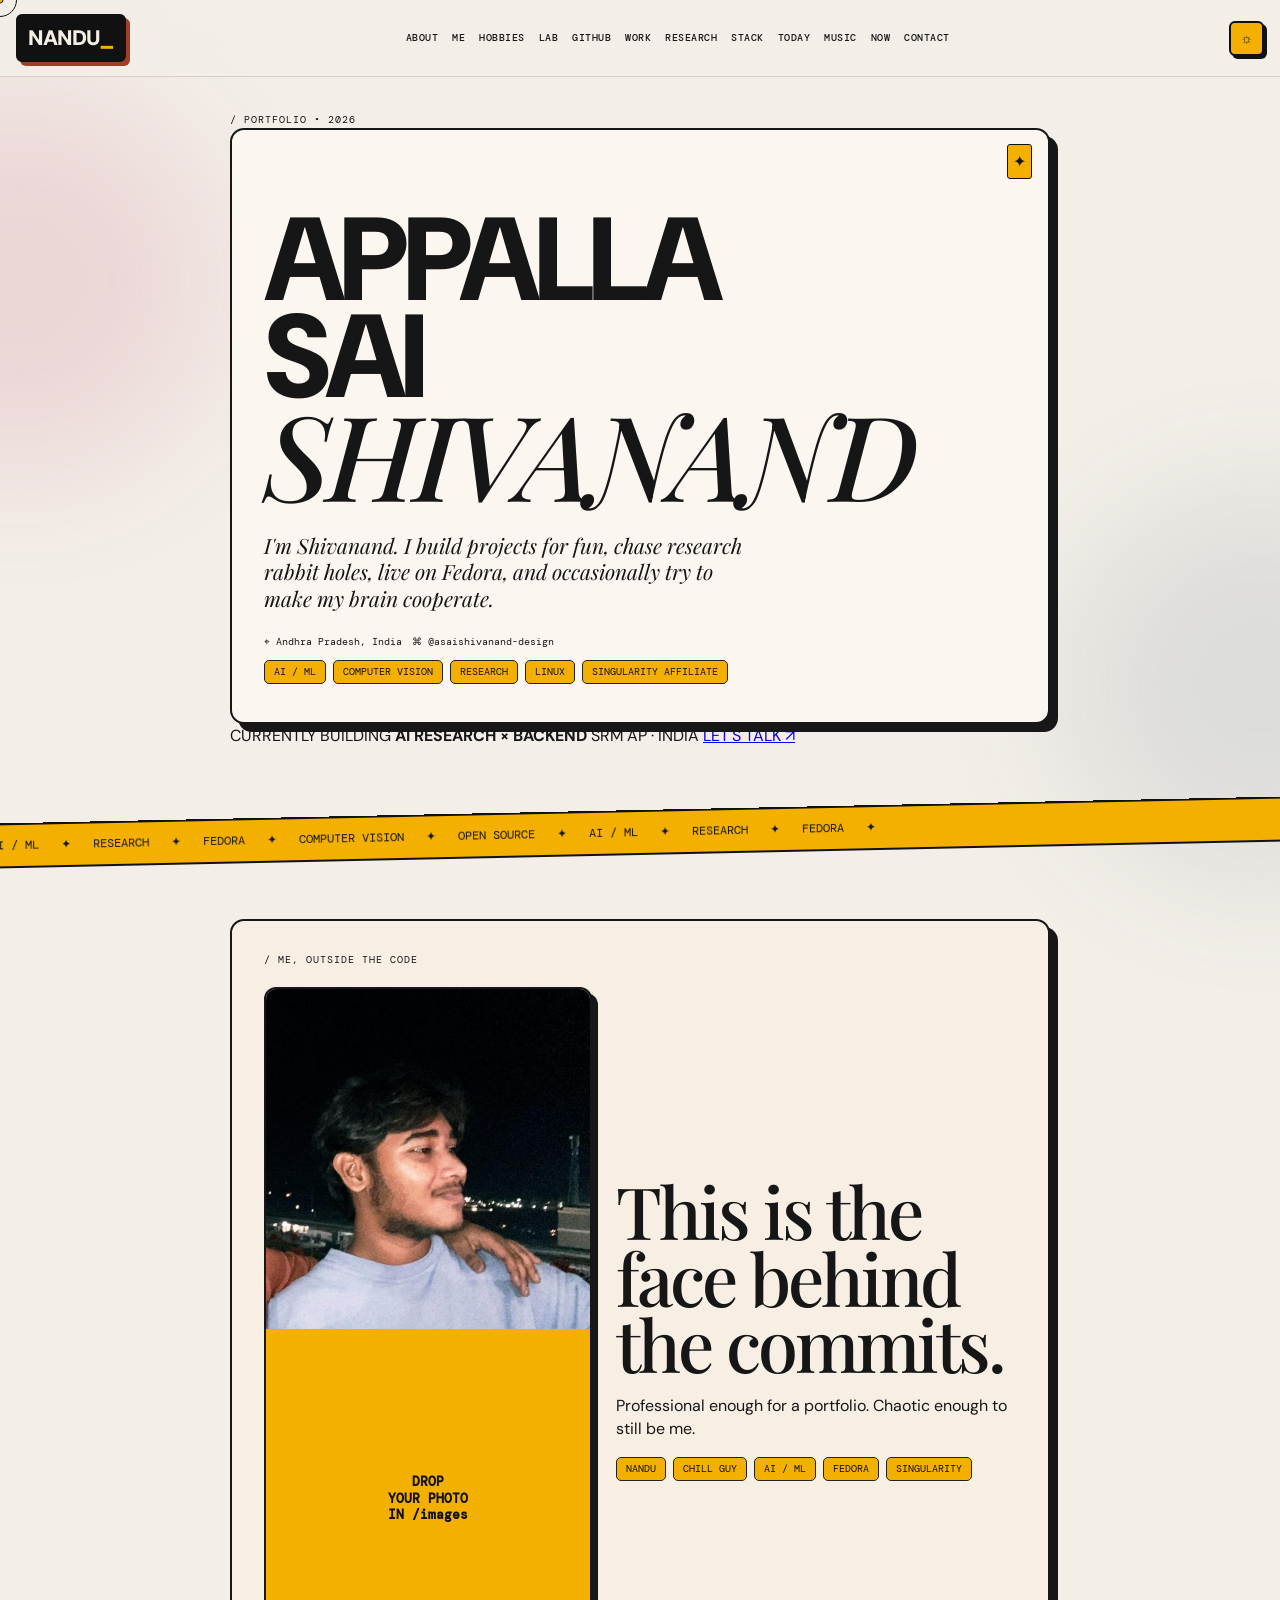
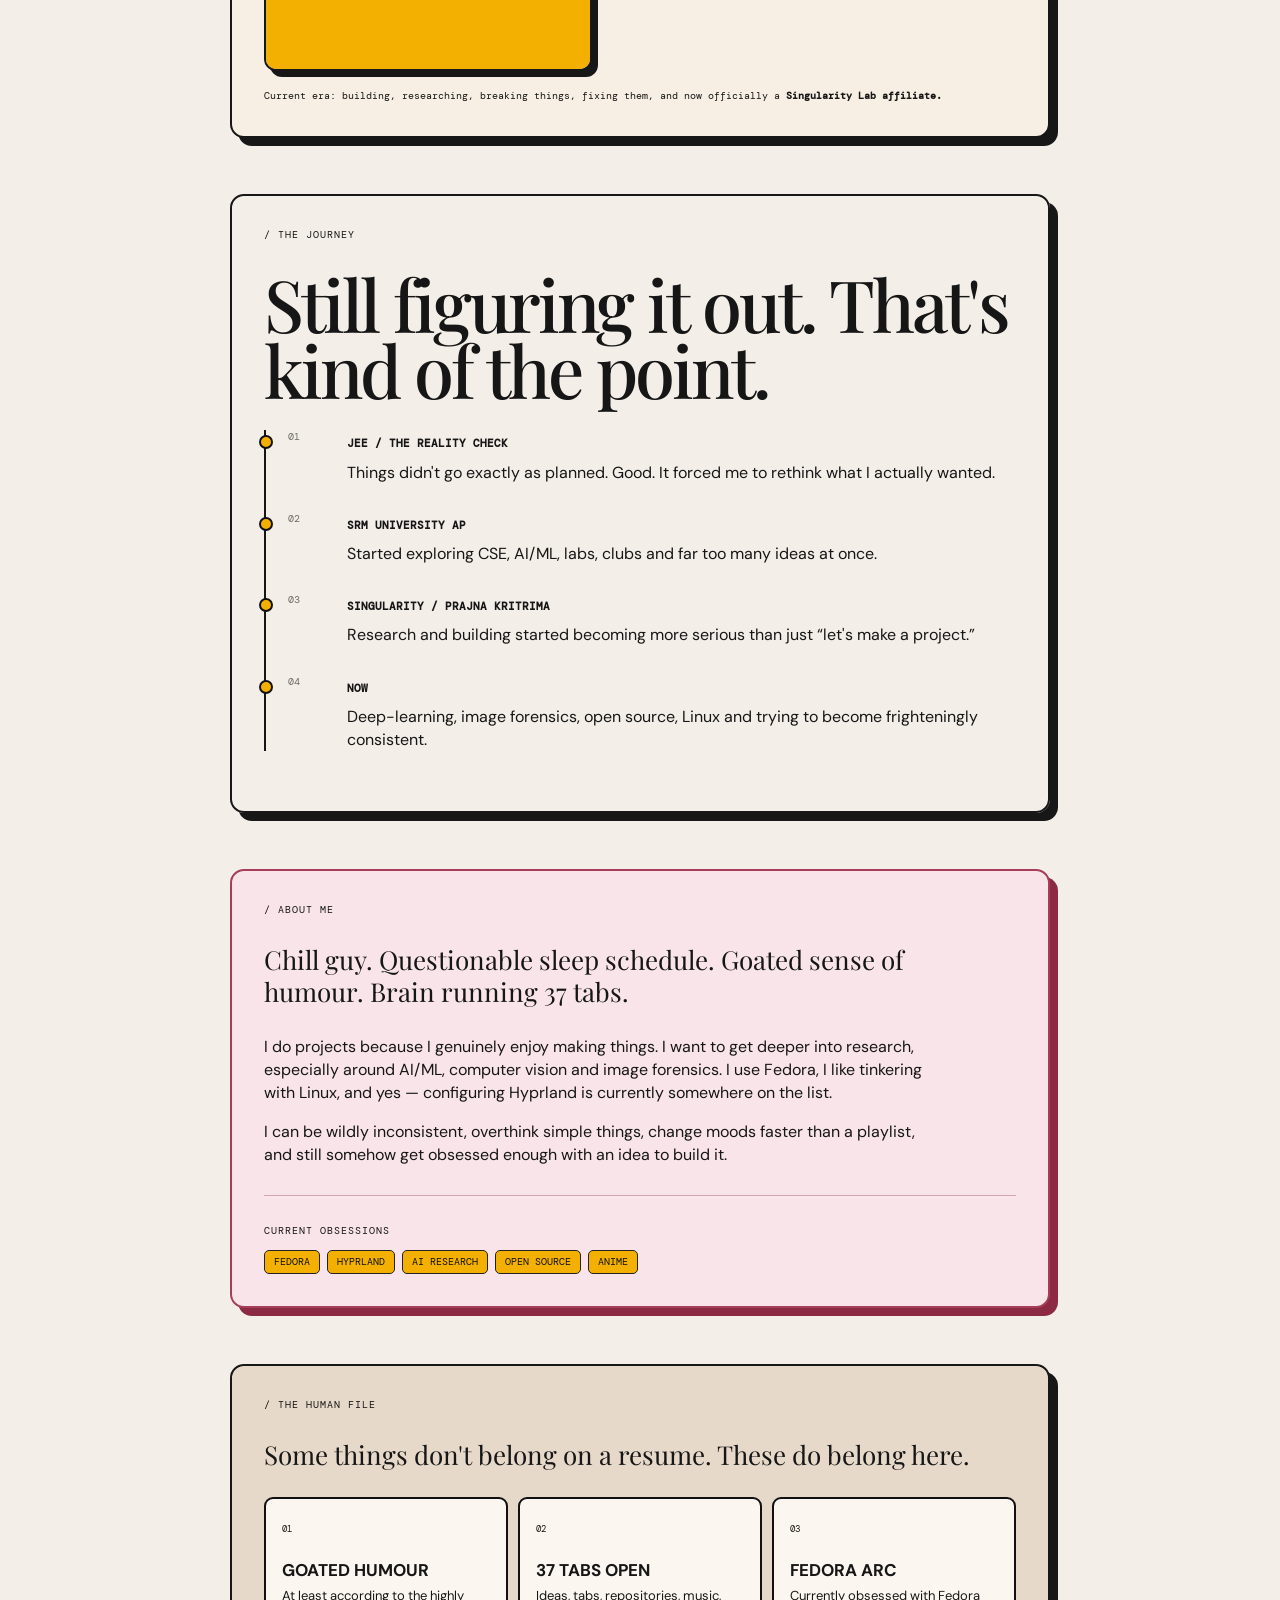
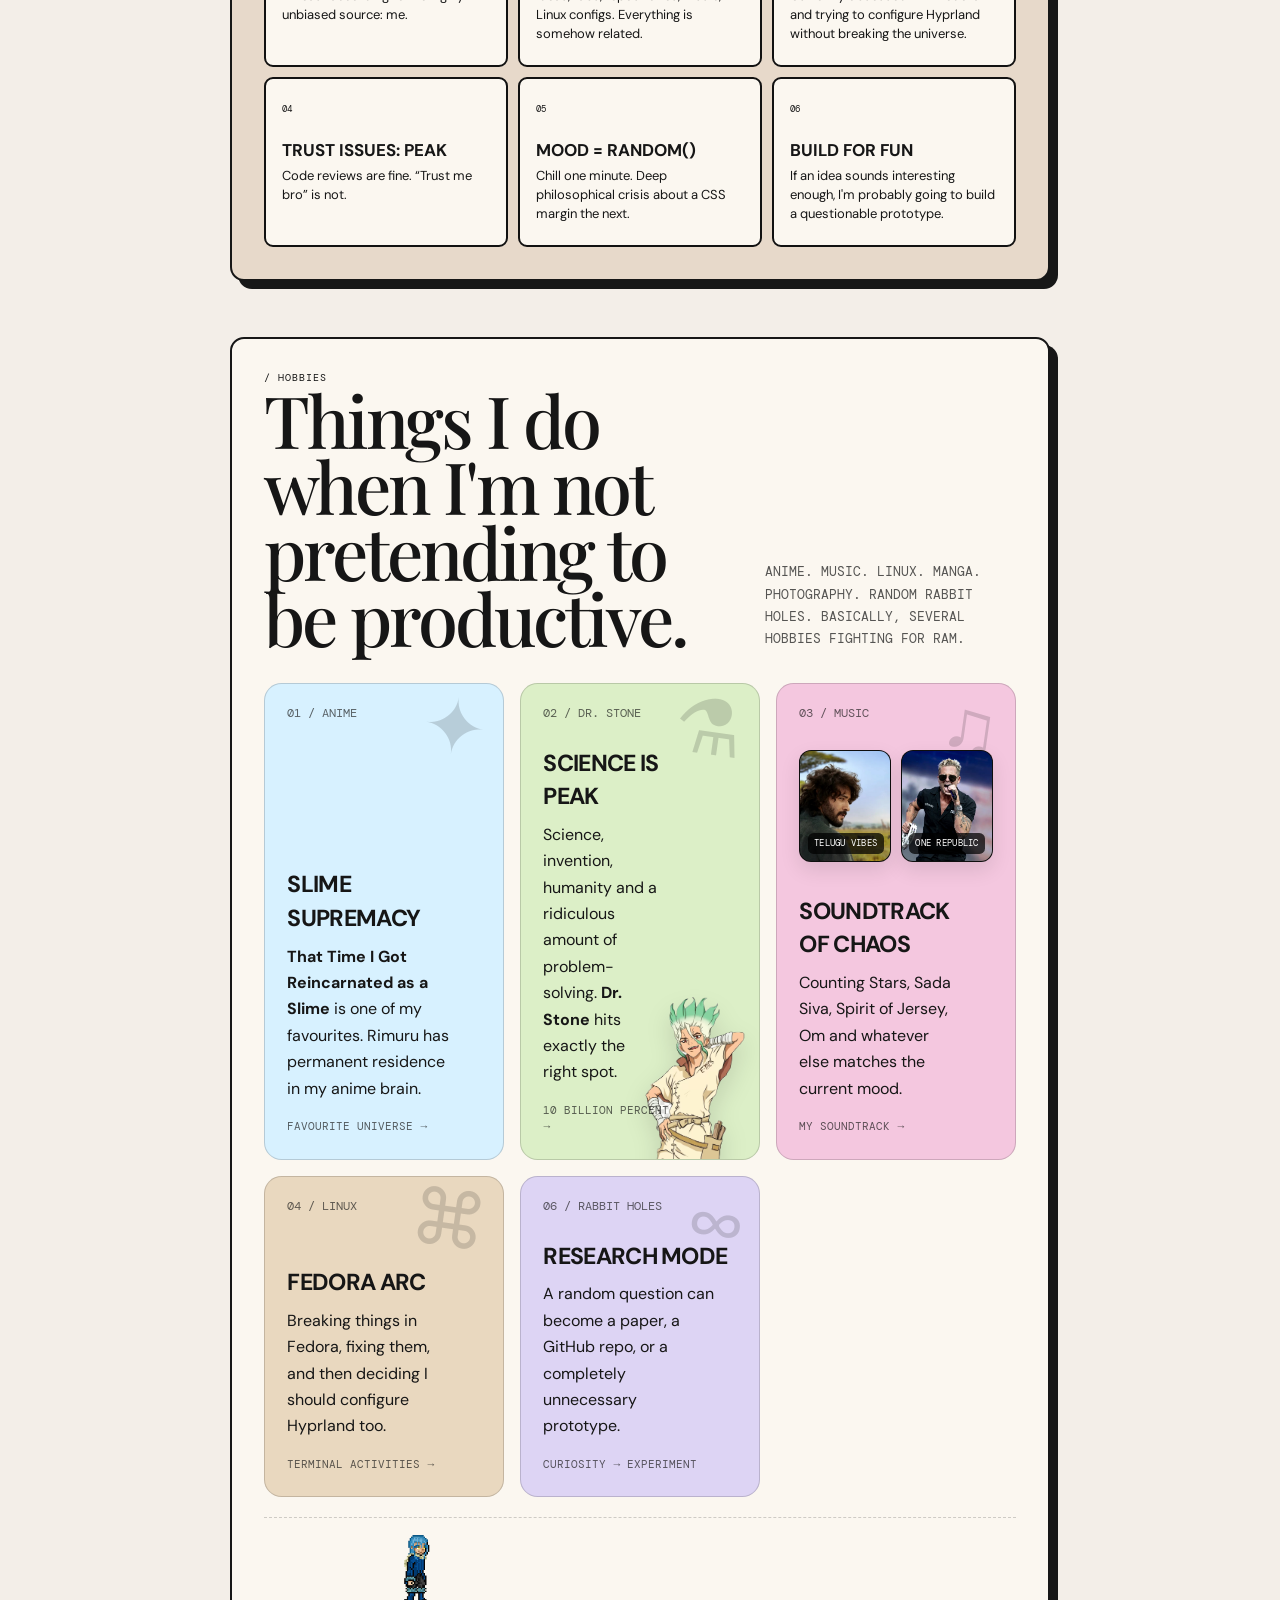
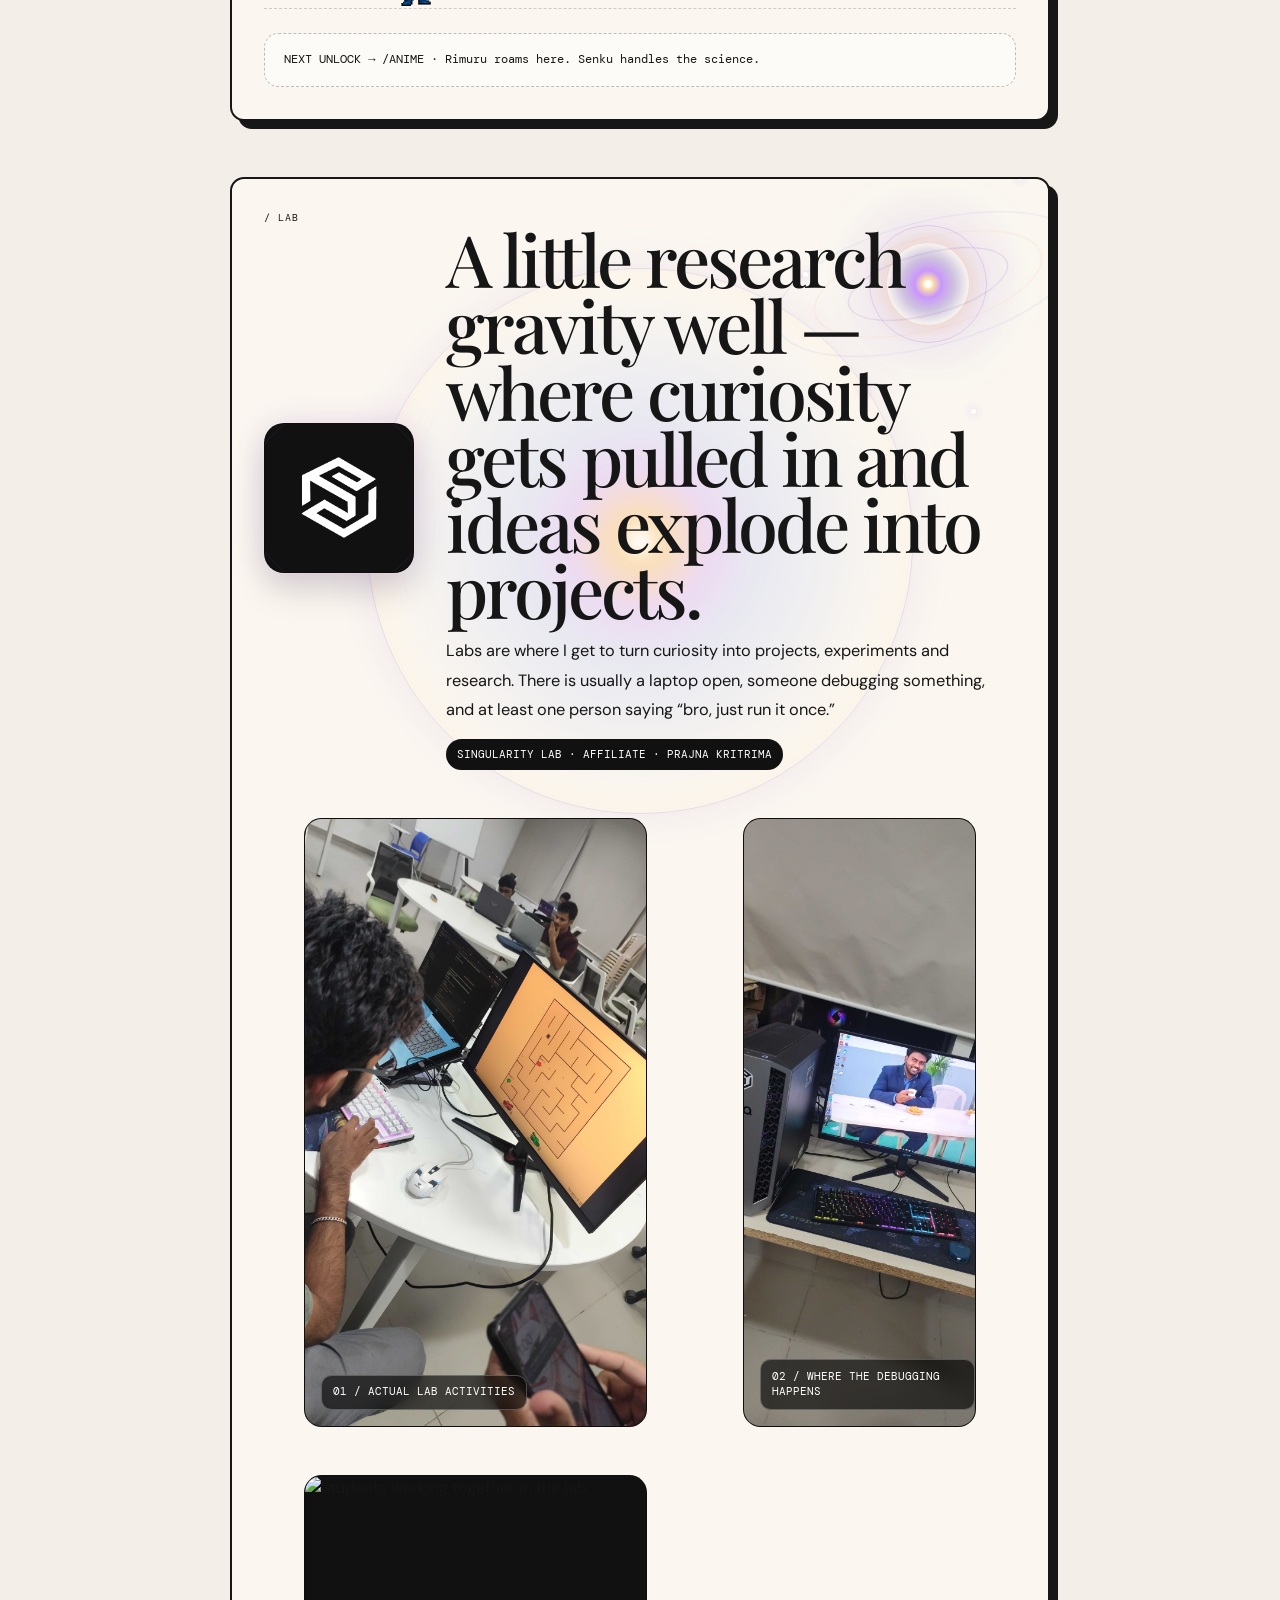
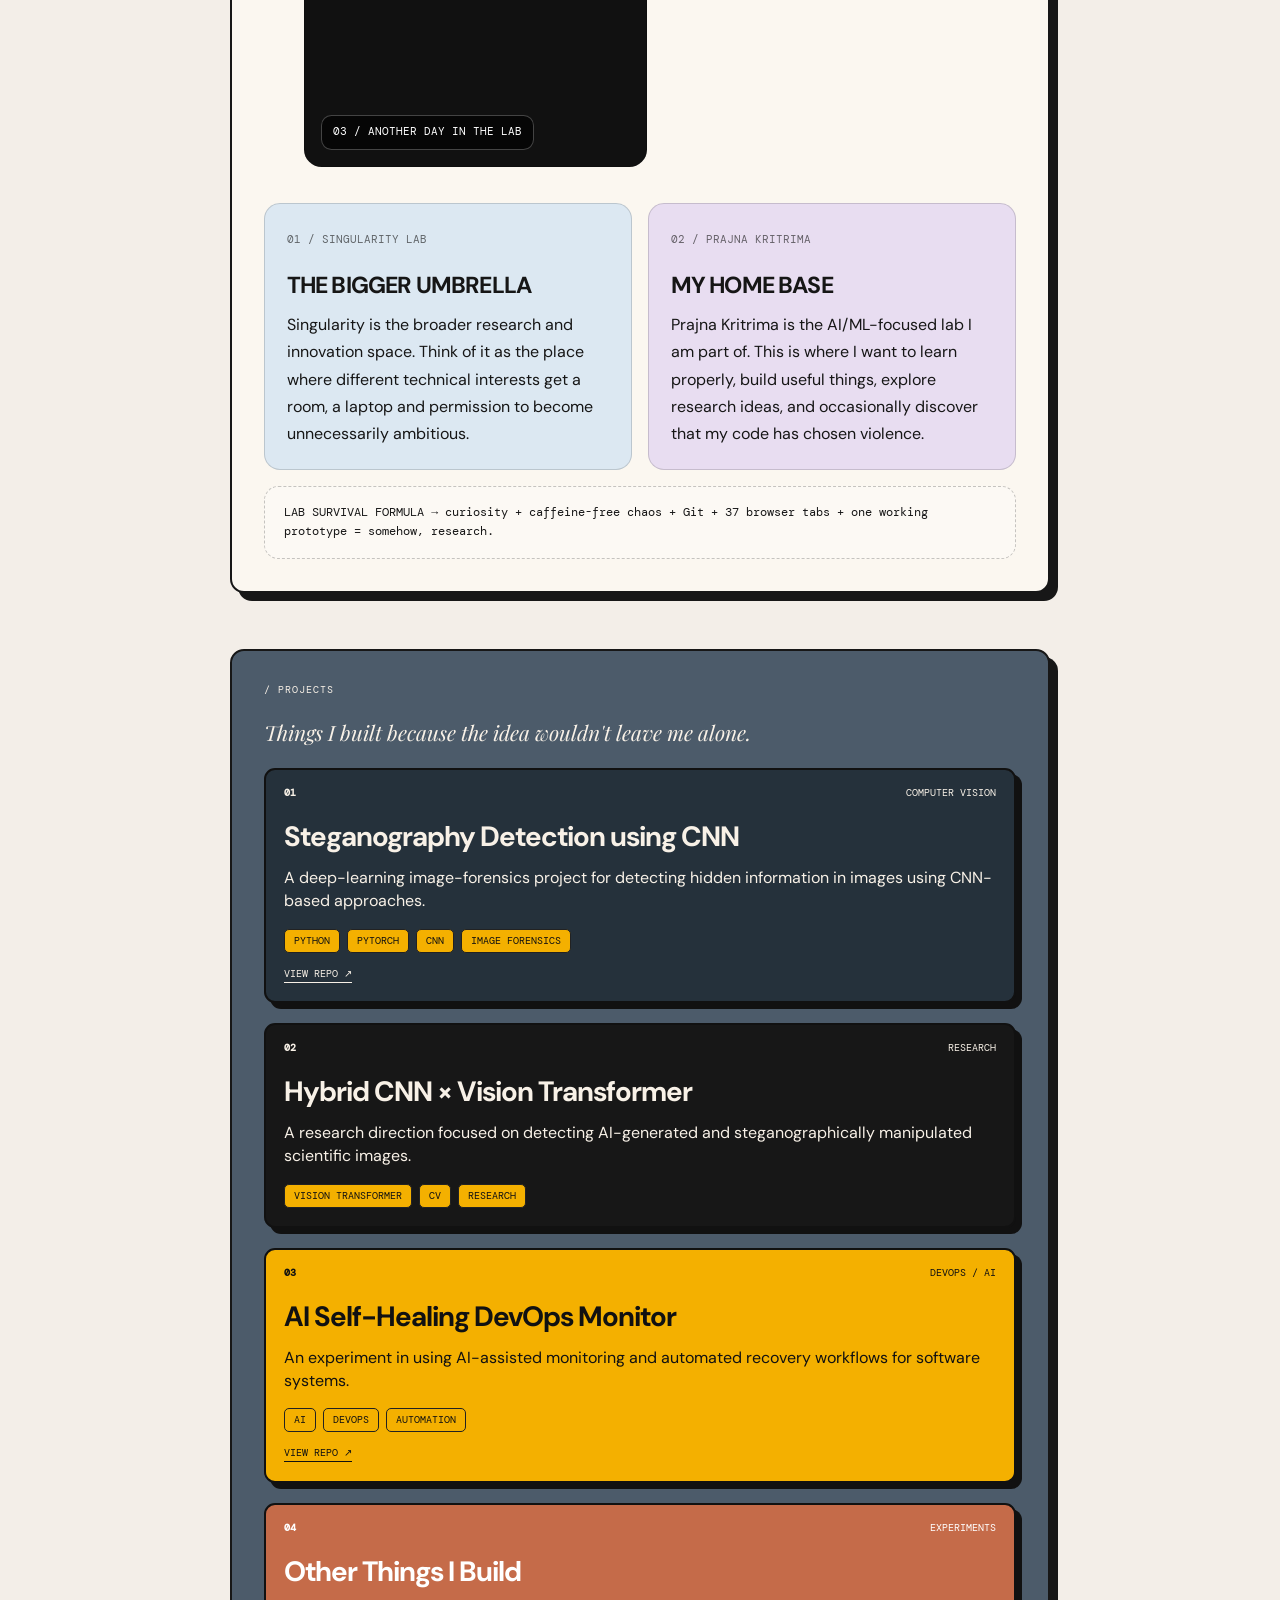
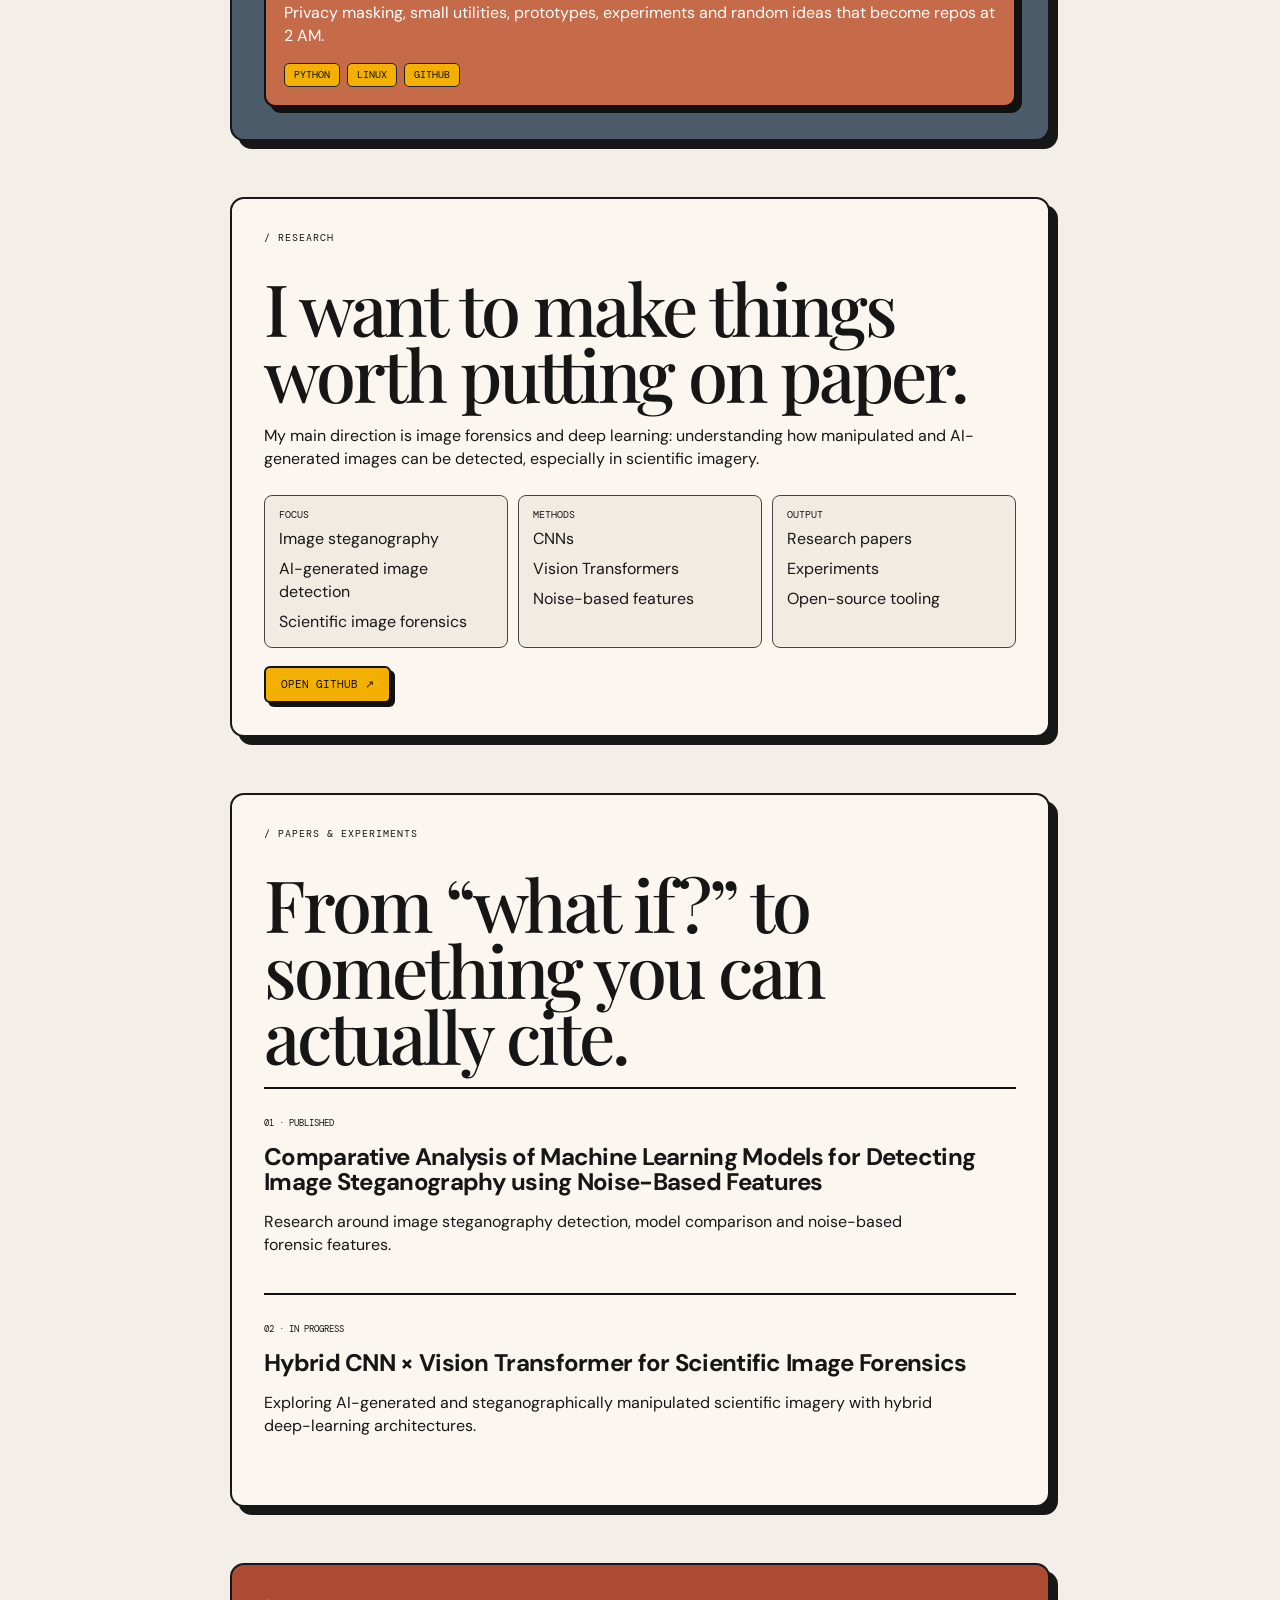
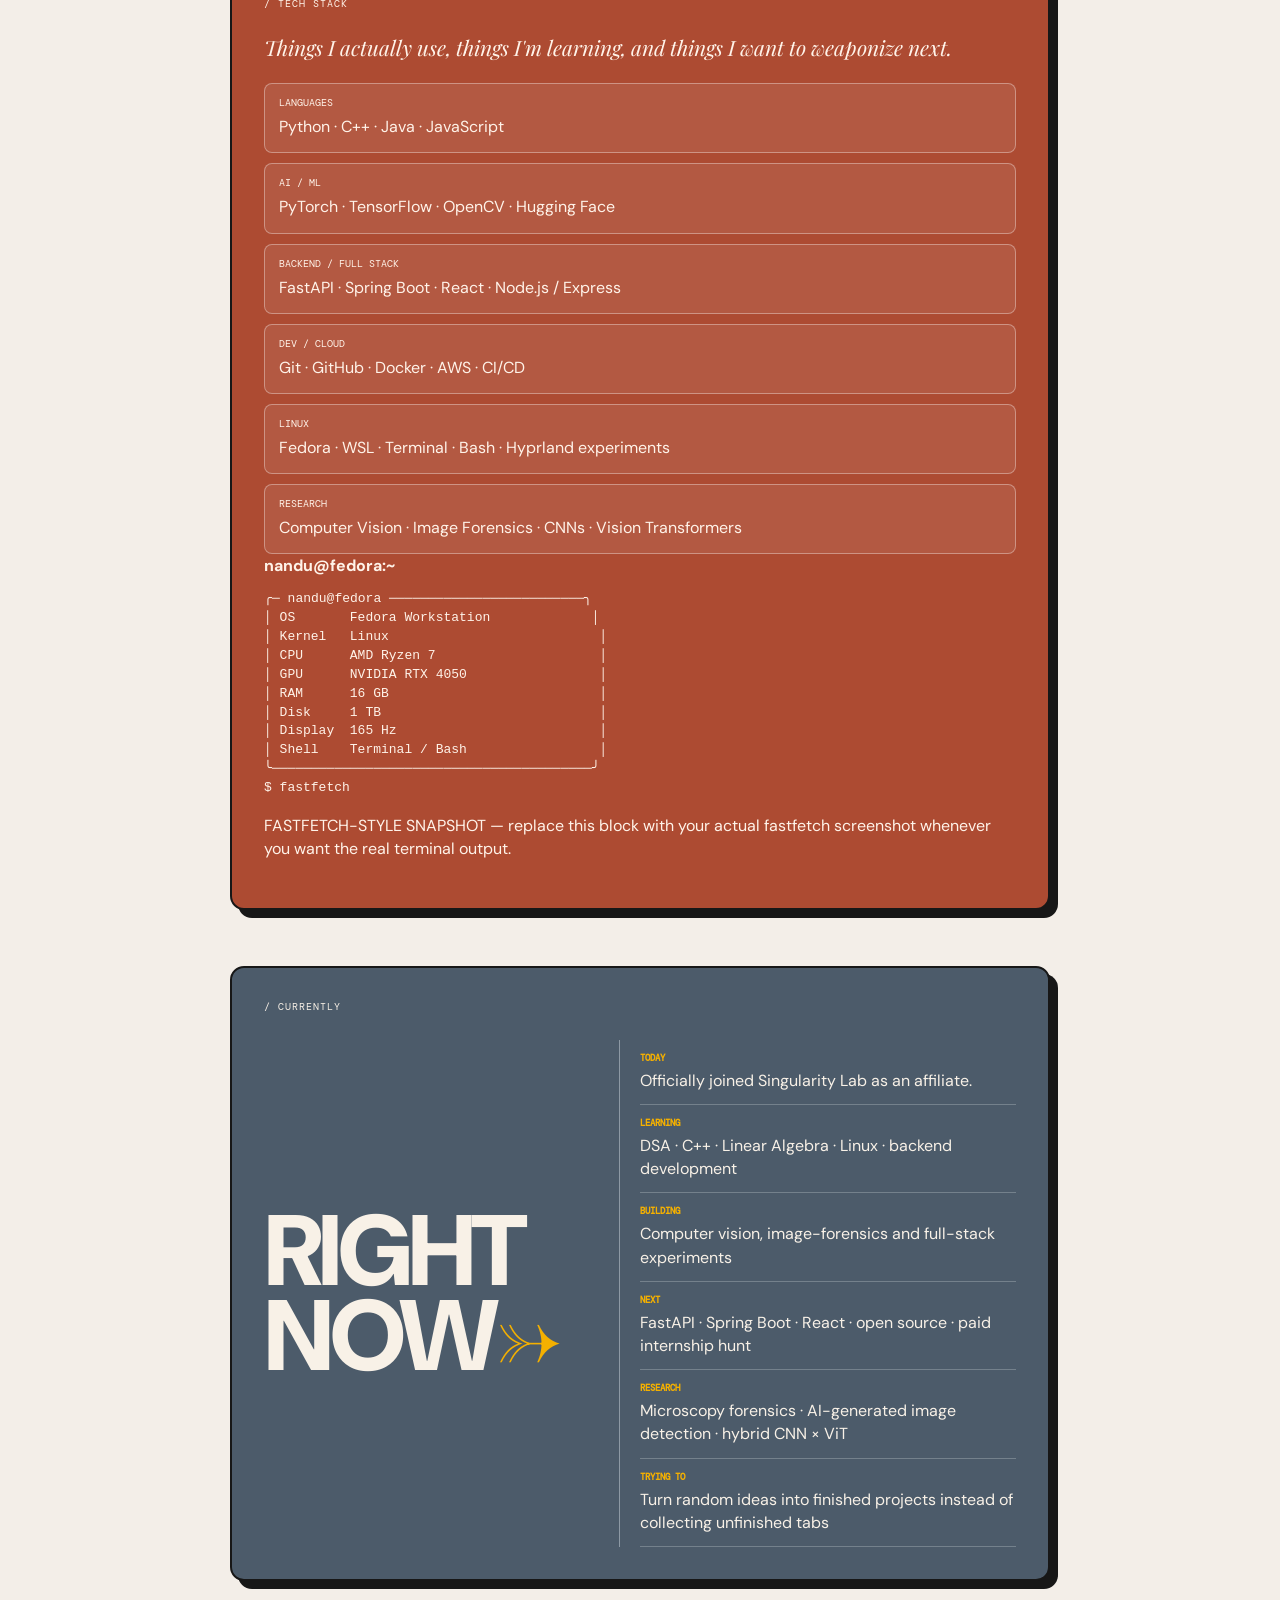
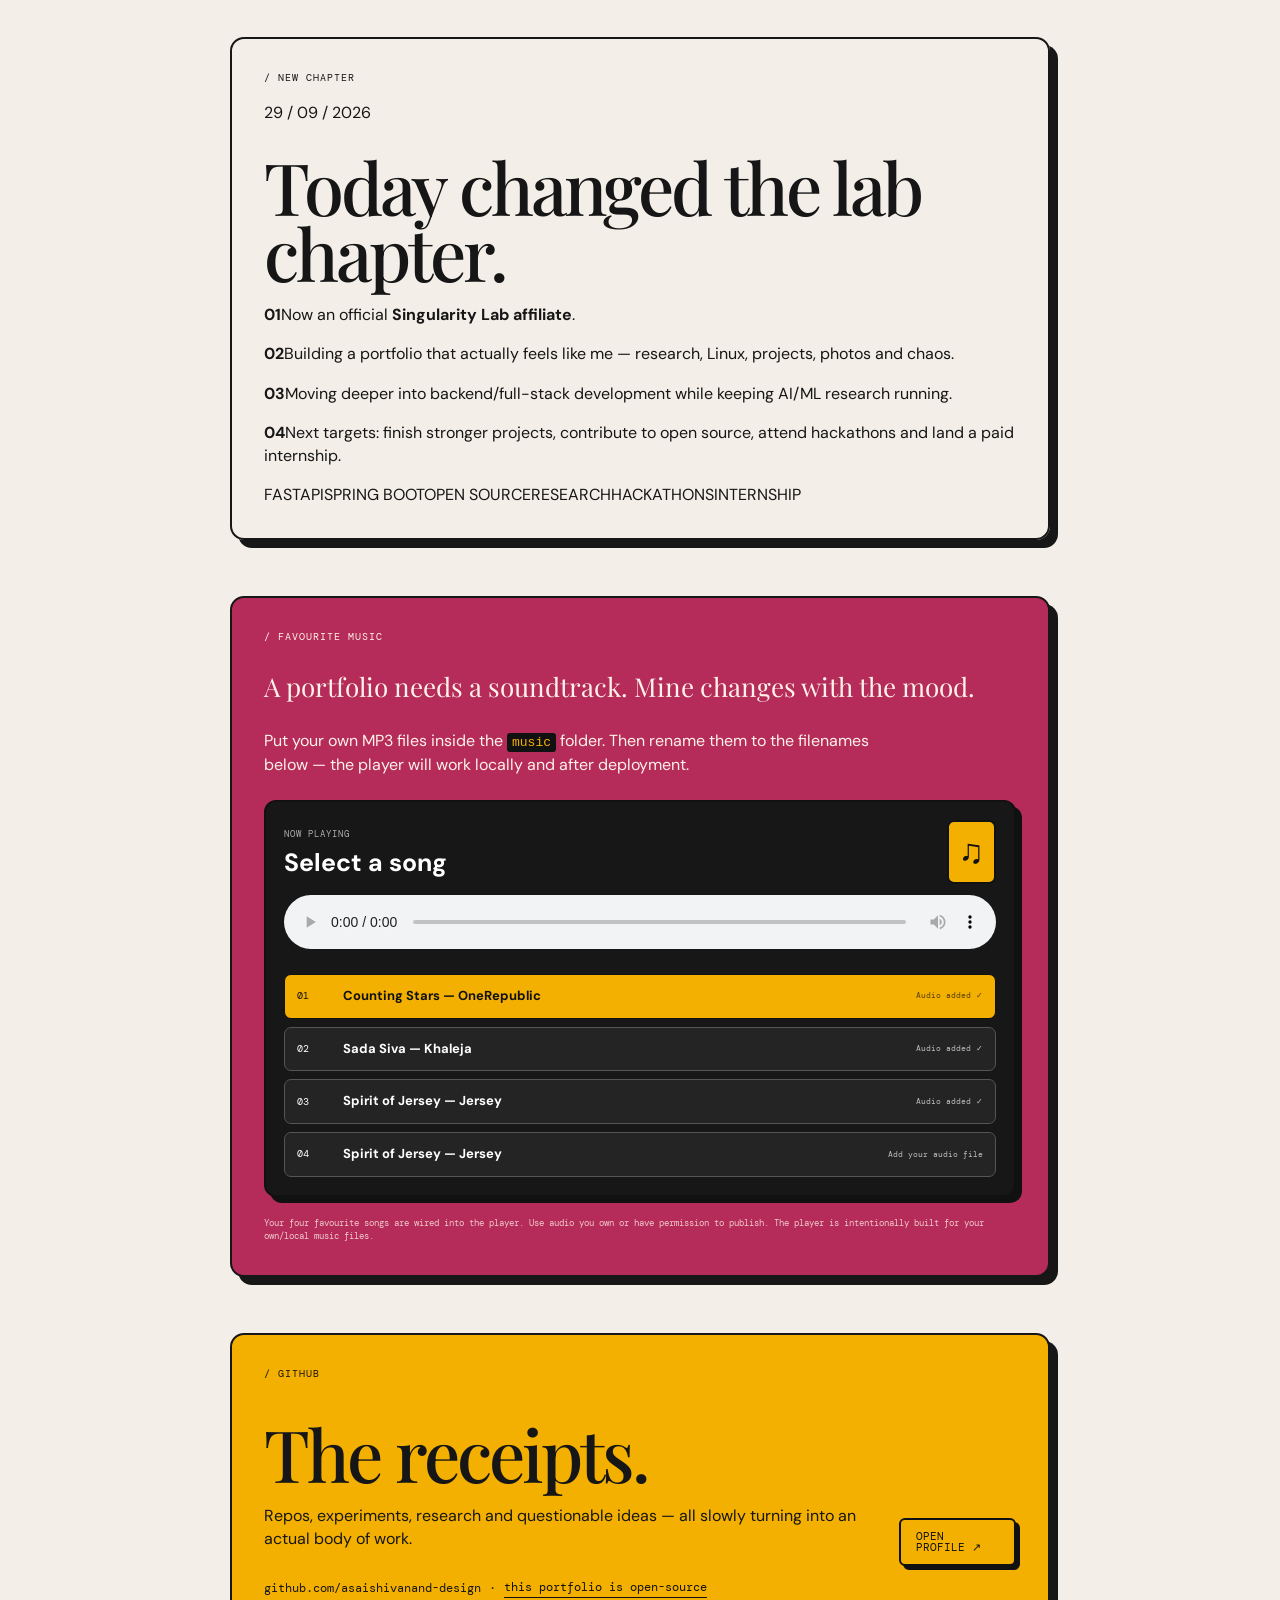
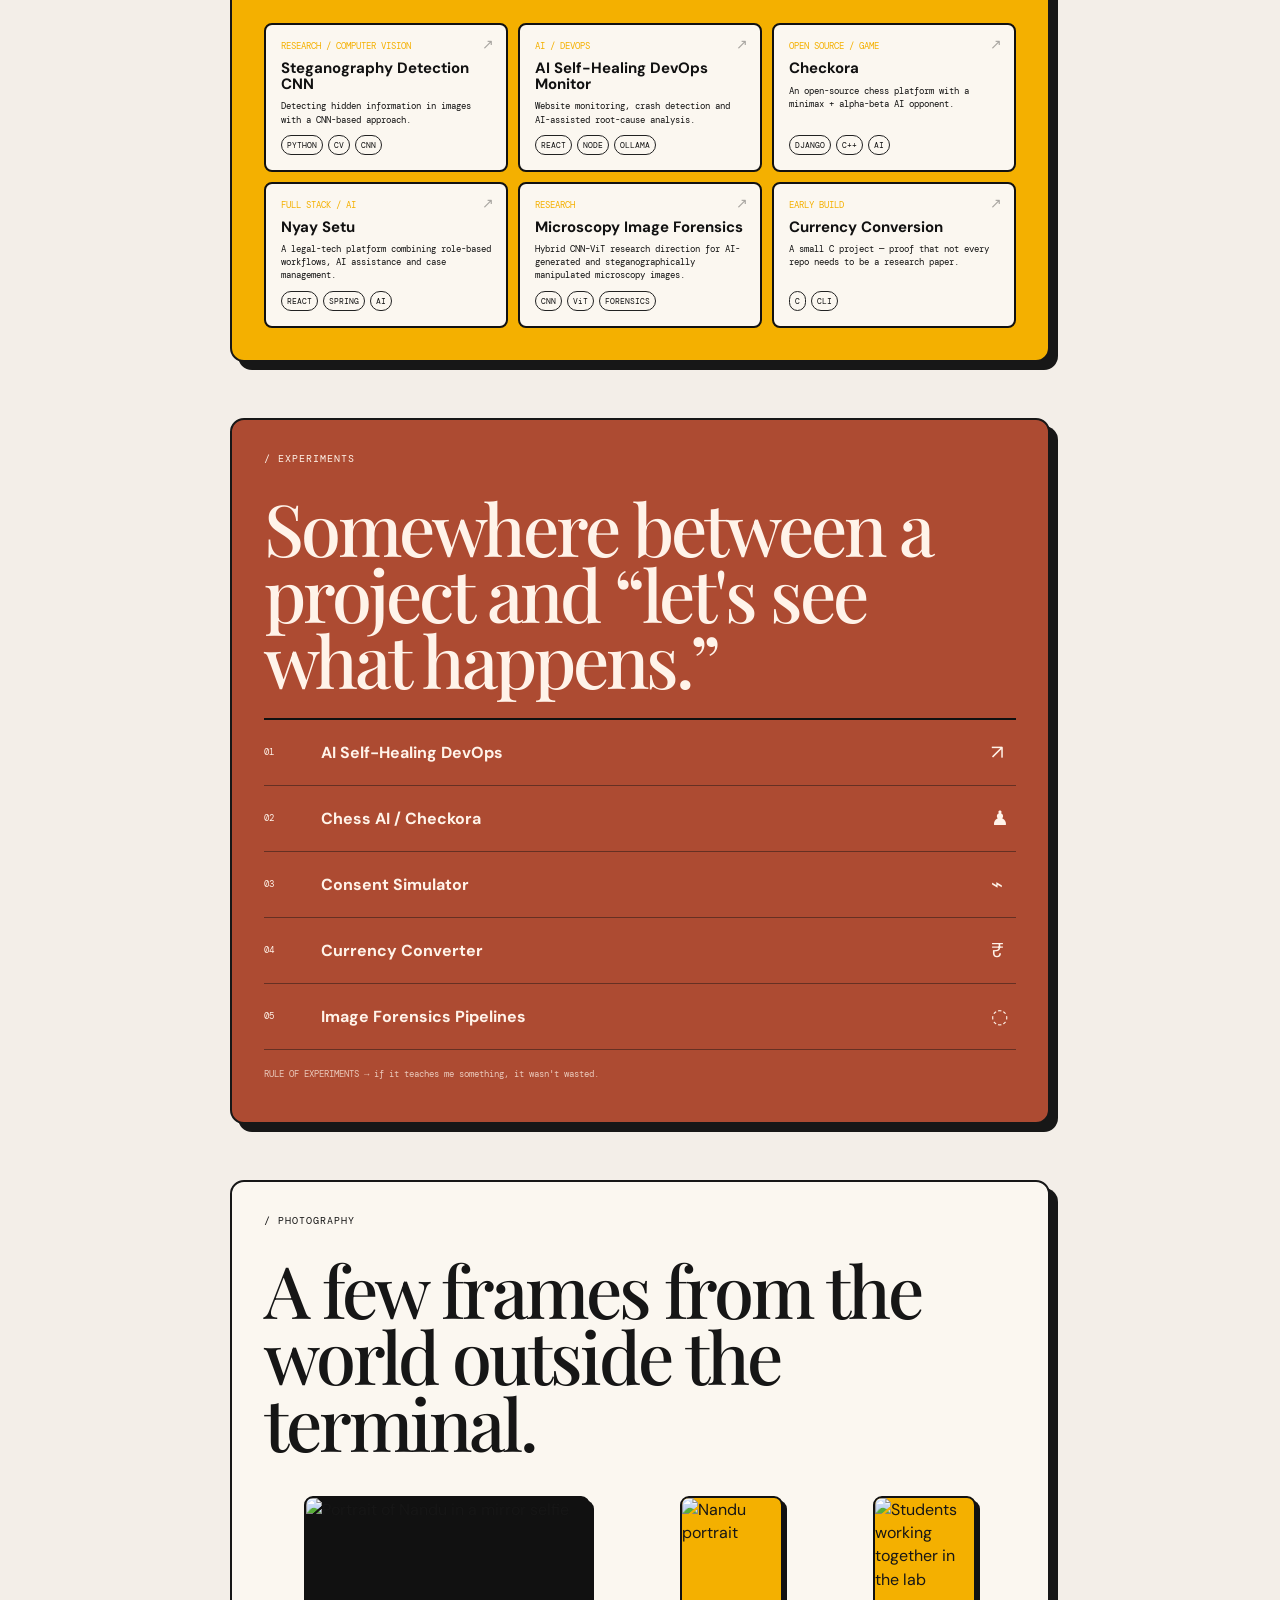
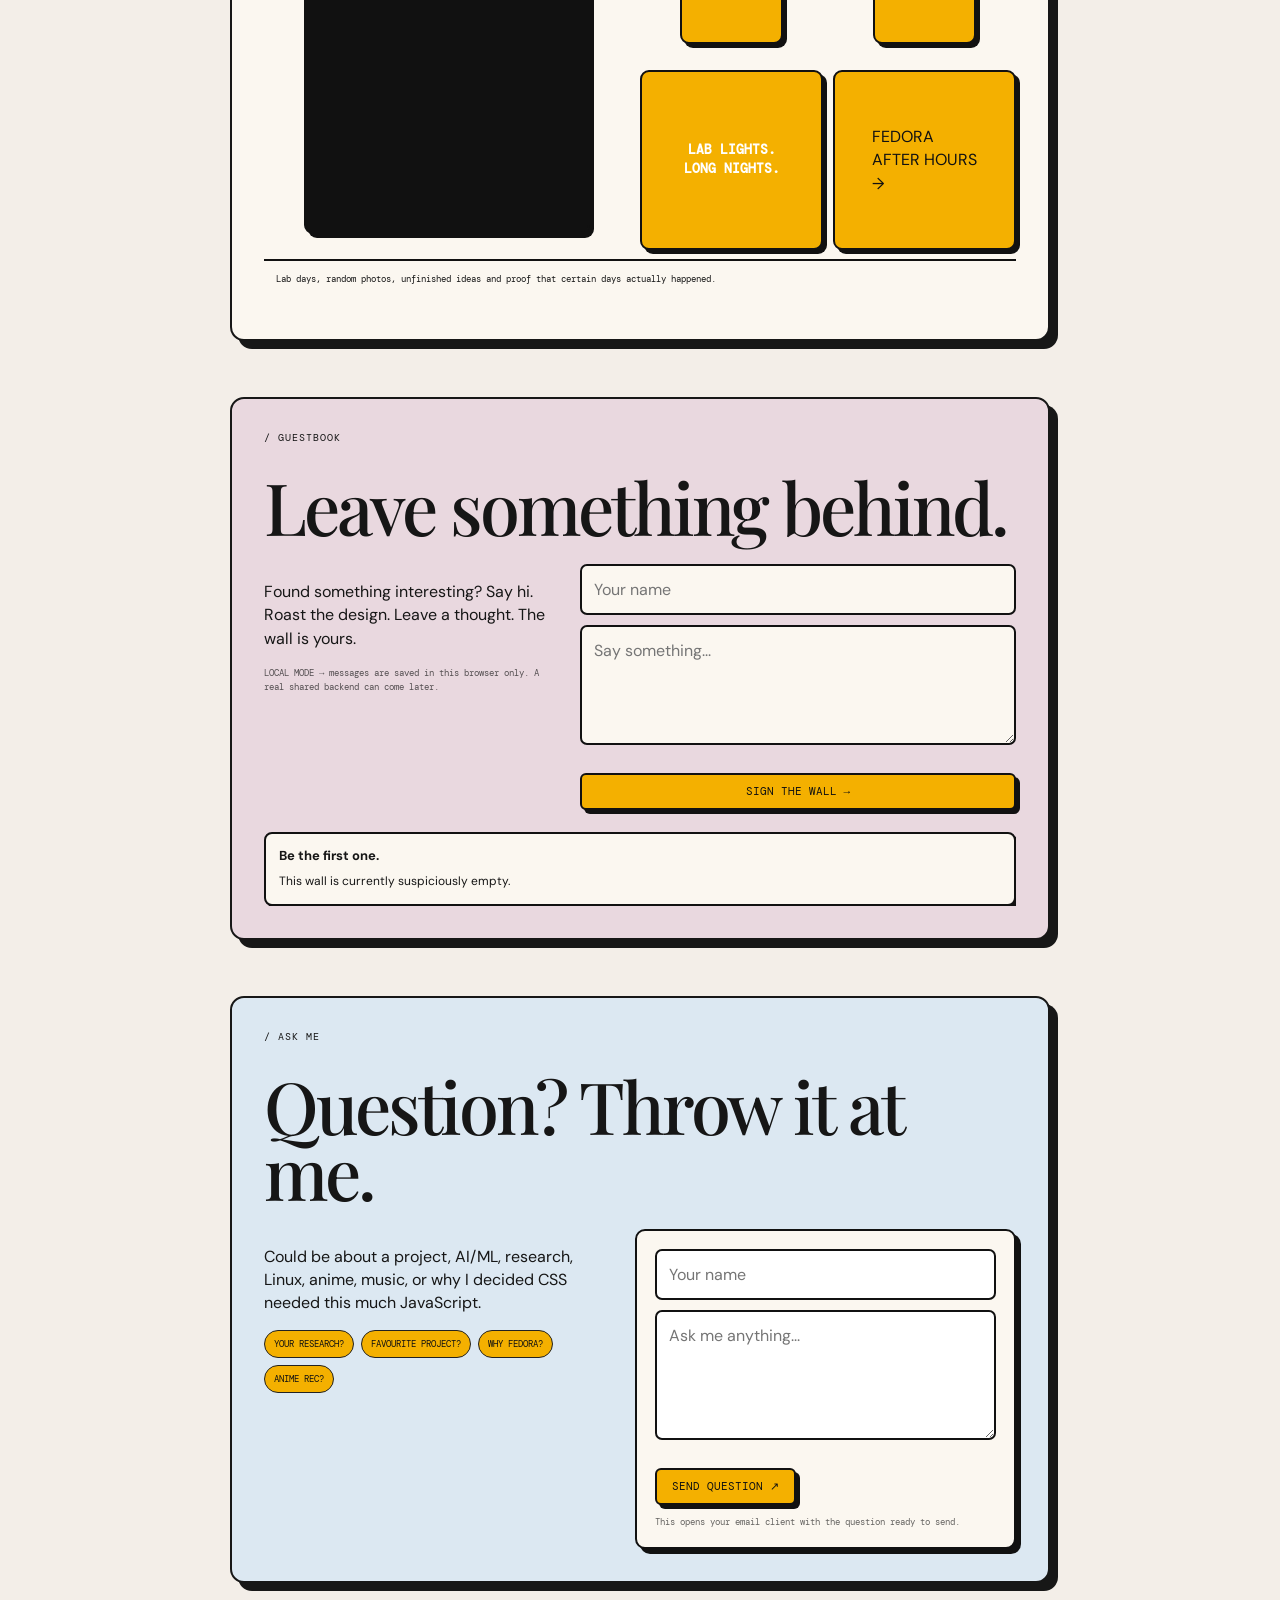
==== commit 26ecda89: "feat: polish portfolio v10" ====
--- a/index.html
+++ b/index.html
@@ -813,6 +813,12 @@
             <span>AI / ML</span><span>COMPUTER VISION</span><span>RESEARCH</span><span>LINUX</span><span>SINGULARITY AFFILIATE</span>
           </div>
         </div>
+      </div>
+      <div class="hero-status" aria-label="Current portfolio status">
+        <span><i></i> CURRENTLY BUILDING</span>
+        <b>AI RESEARCH × BACKEND</b>
+        <span>SRM AP · INDIA</span>
+        <a href="#contact">LET'S TALK ↗</a>
       </div>
     </section>
 
